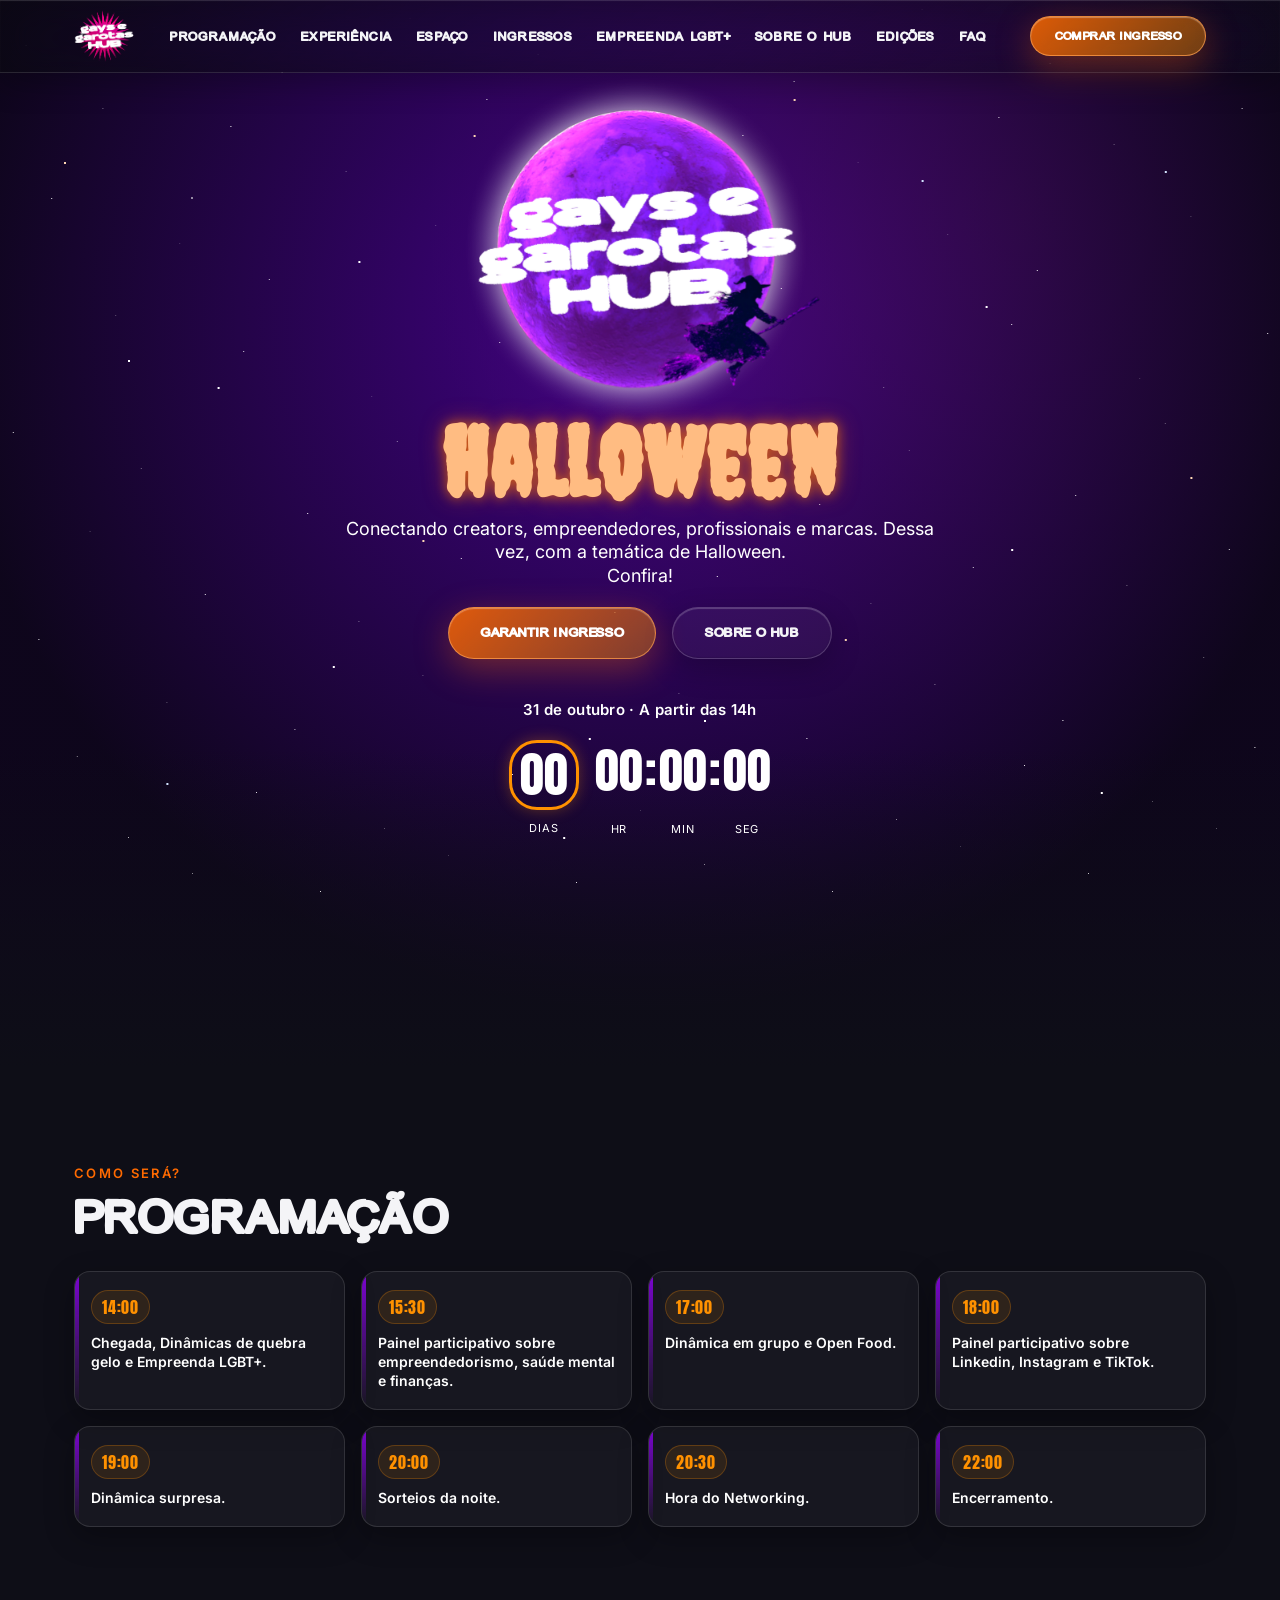
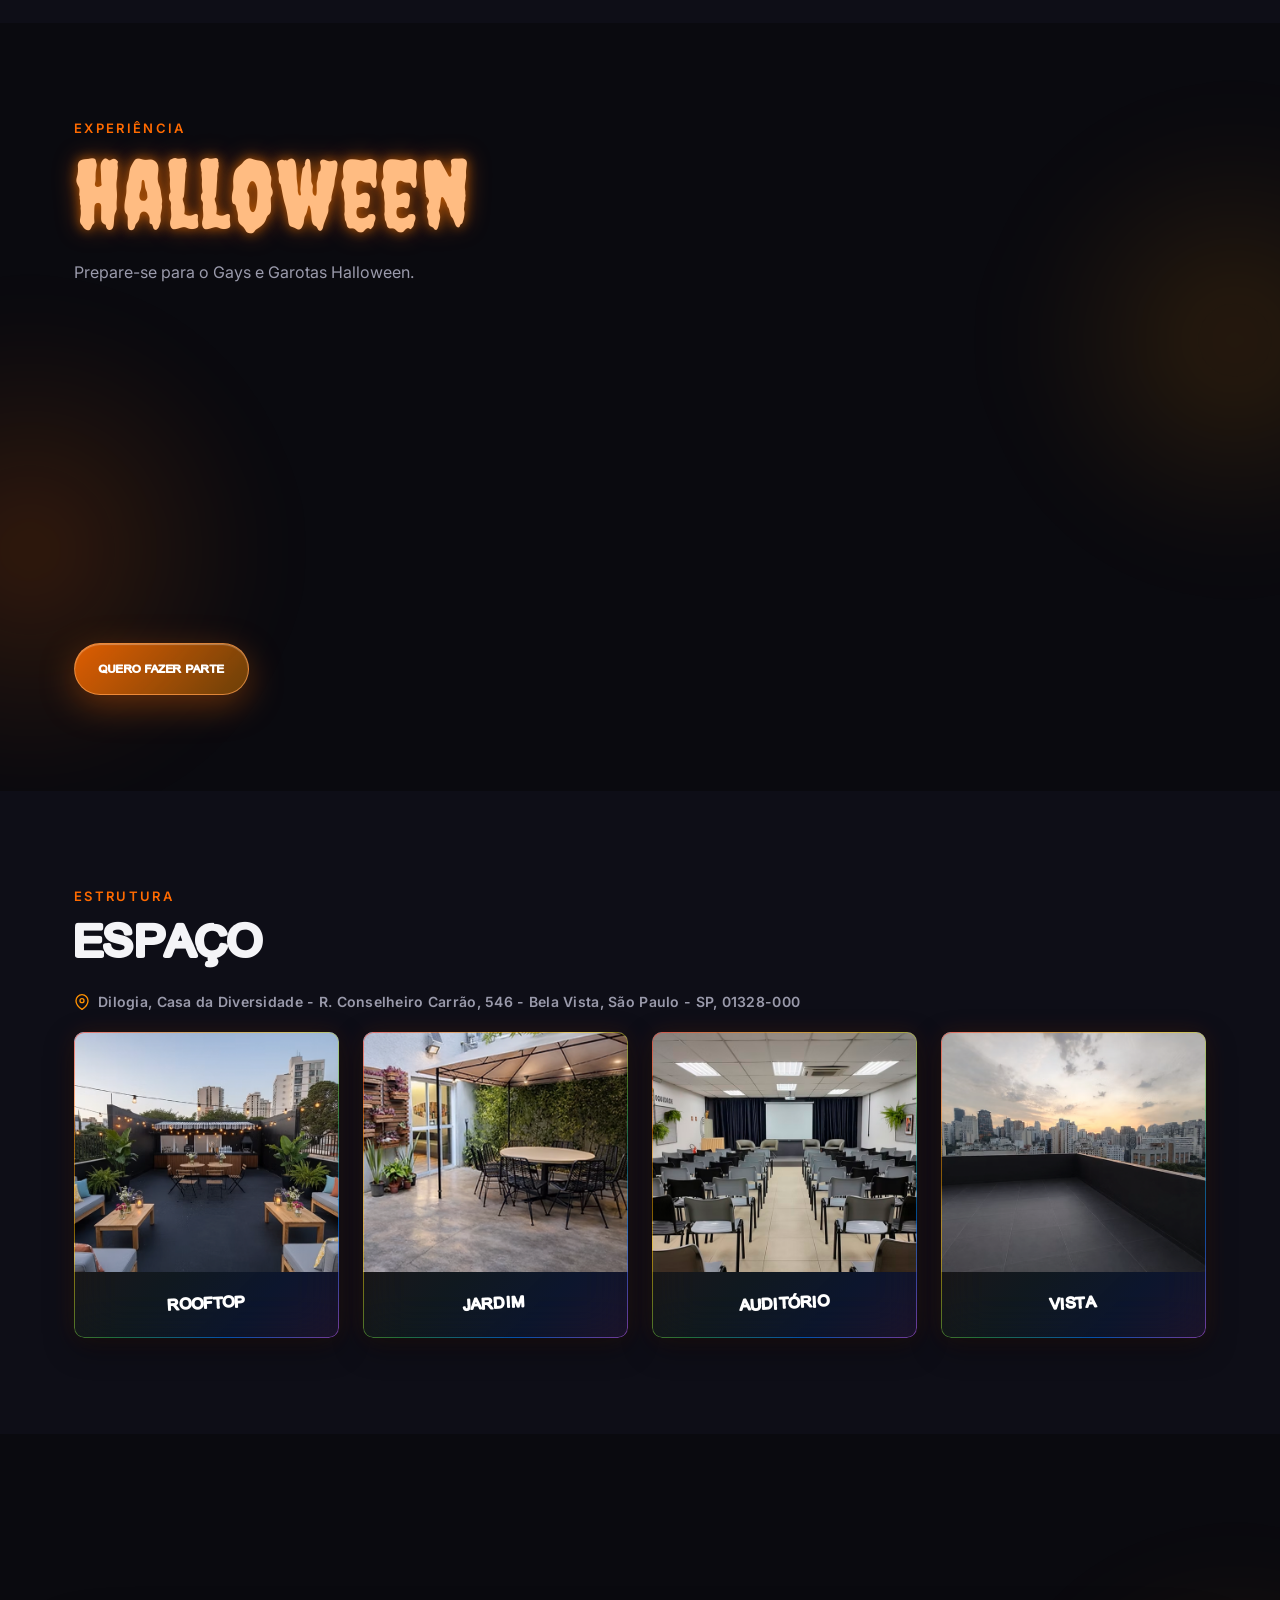
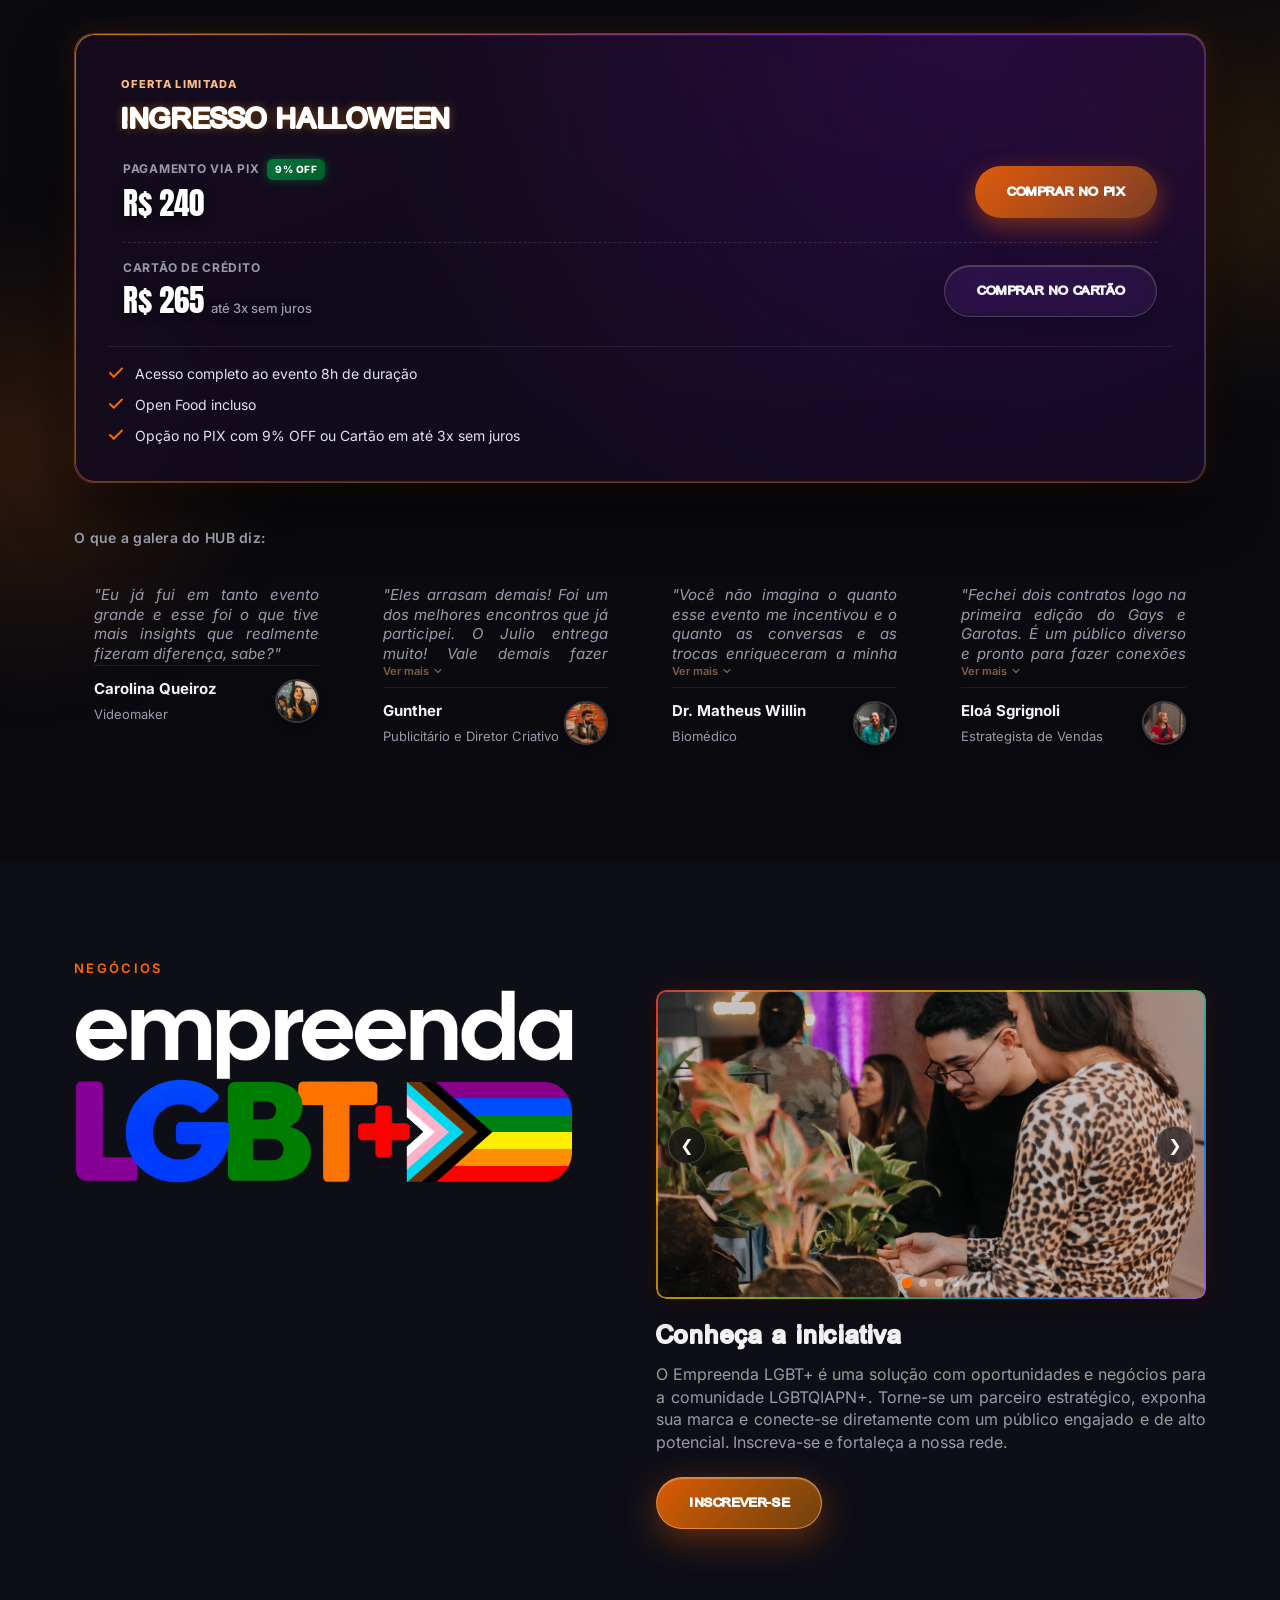
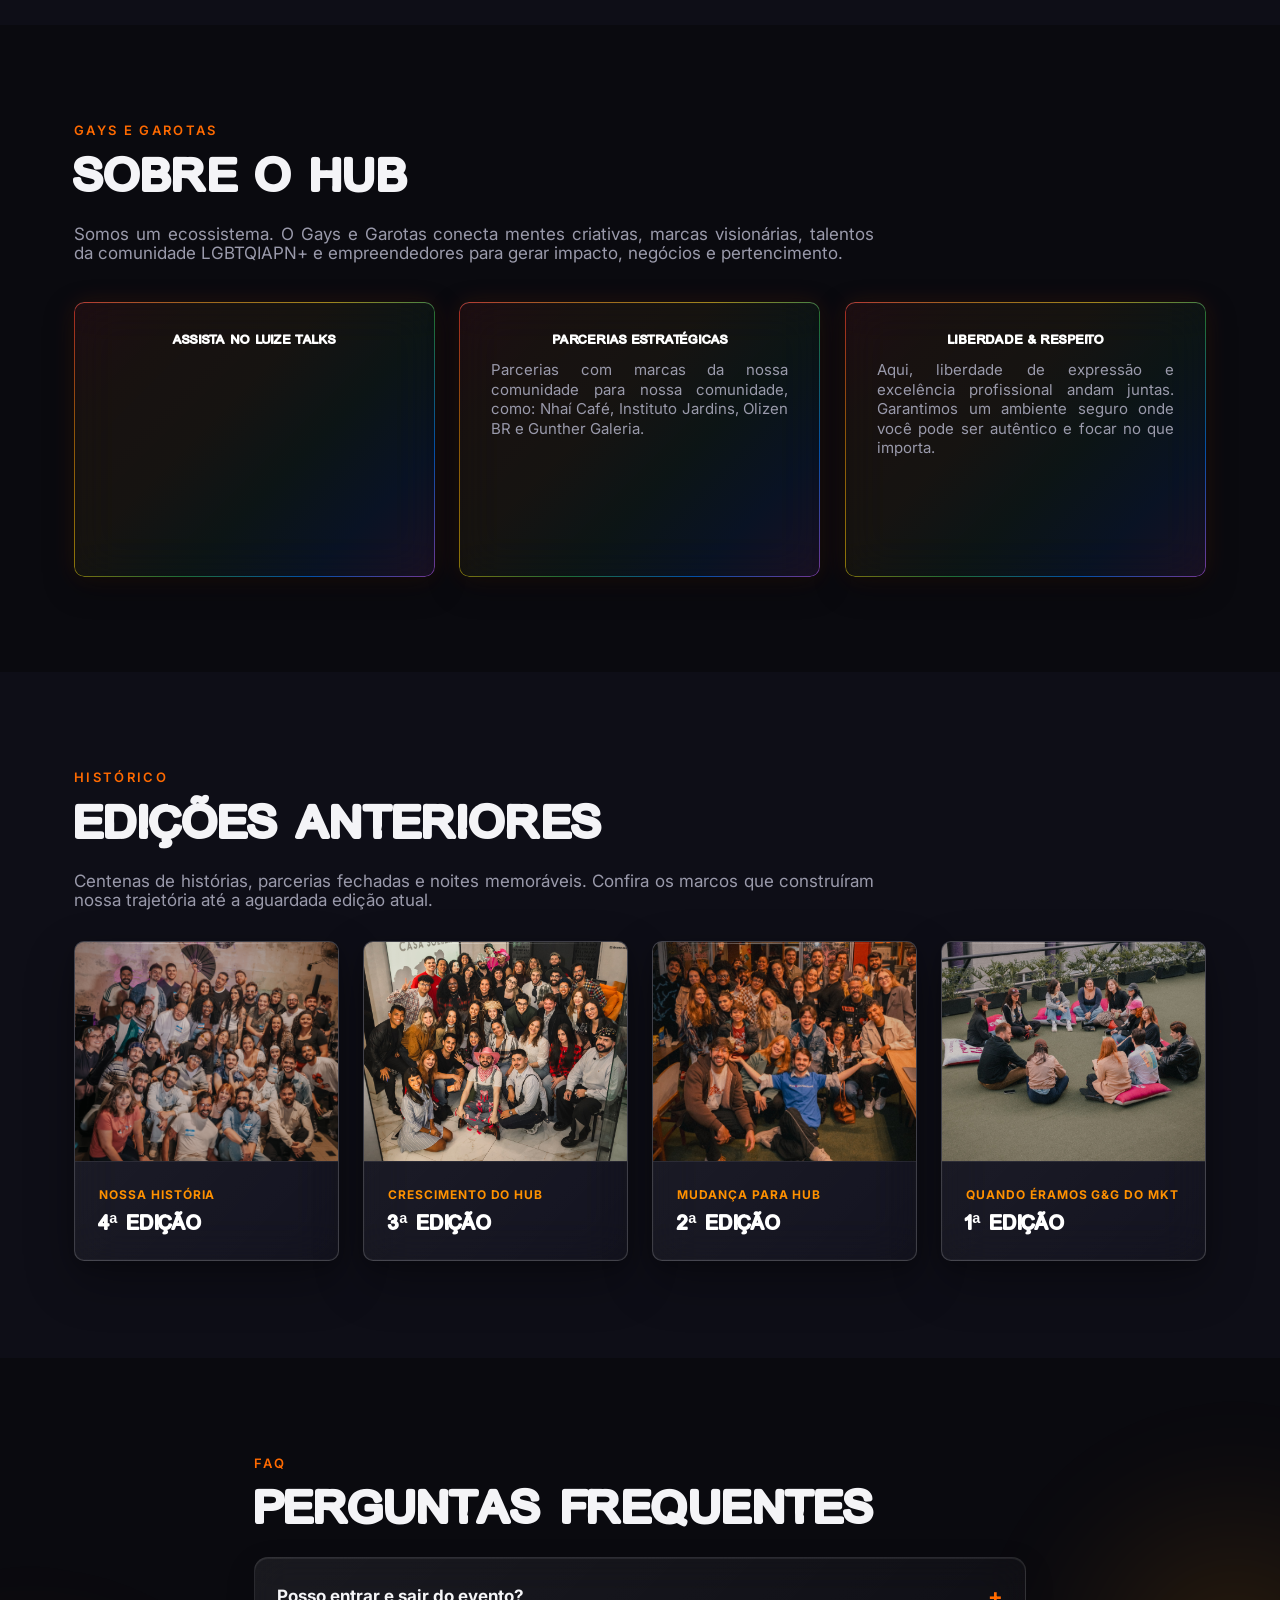
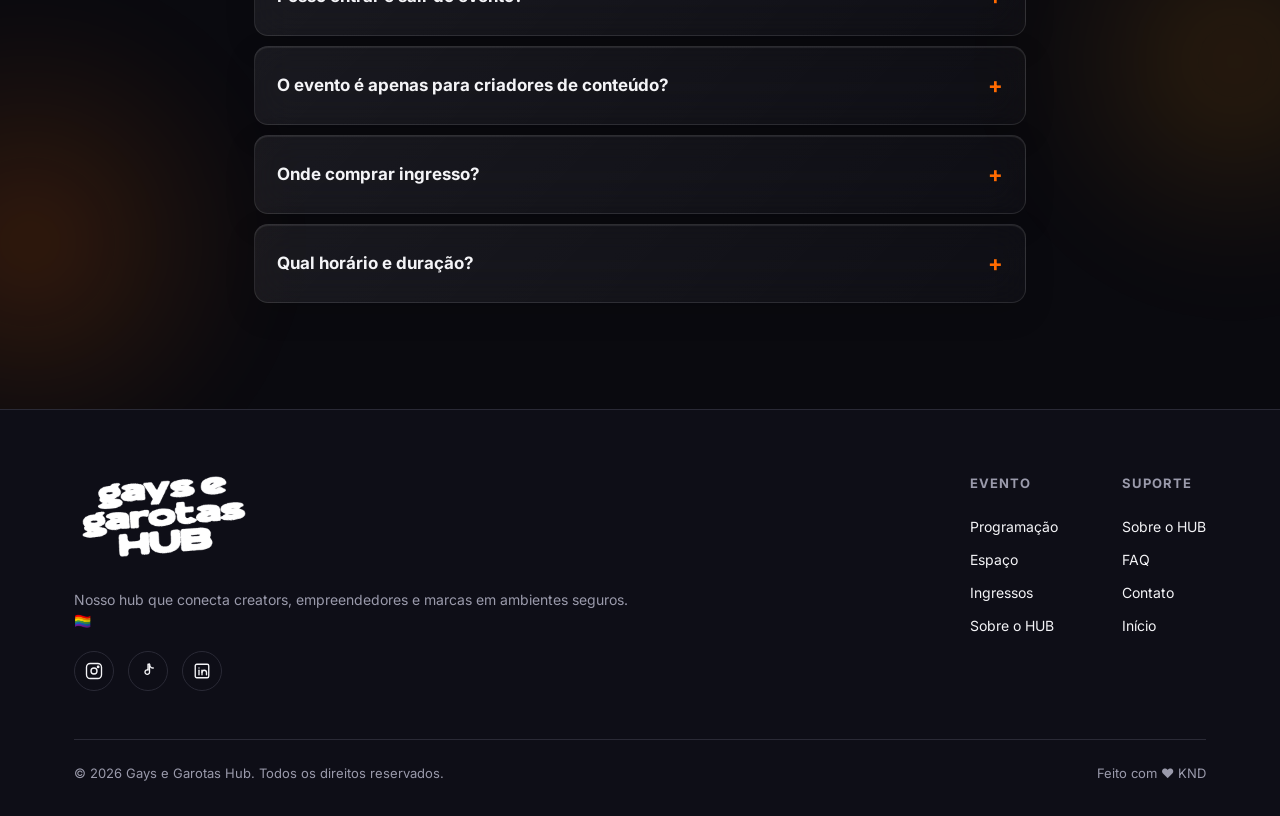
==== index.html @ d44435f7 "Add files via upload gap pay card" ====
<!DOCTYPE html>
<html lang="pt-BR">
<head>
<!-- Google Tag Manager -->
<script>(function(w,d,s,l,i){w[l]=w[l]||[];w[l].push({'gtm.start':
new Date().getTime(),event:'gtm.js'});var f=d.getElementsByTagName(s)[0],
j=d.createElement(s),dl=l!='dataLayer'?'&l='+l:'';j.async=true;j.src=
'https://www.googletagmanager.com/gtm.js?id='+i+dl;f.parentNode.insertBefore(j,f);
})(window,document,'script','dataLayer','GTM-5L49PL7L');</script>
<!-- End Google Tag Manager -->

<meta charset="UTF-8">
<meta name="viewport" content="width=device-width, initial-scale=1.0, viewport-fit=cover">
<title>Gays e Garotas Hub - Halloween</title>

<!-- Google tag (gtag.js) -->
<script async src="https://www.googletagmanager.com/gtag/js?id=G-MP4EDX1VMT"></script>
<script>
  window.dataLayer = window.dataLayer || [];
  function gtag(){dataLayer.push(arguments);}
  gtag('js', new Date());

  gtag('config', 'G-MP4EDX1VMT');
</script>

<meta name="description" content="Participe do Gays e Garotas Hub - Halloween na Dilogia, Casa da Diversidade em São Paulo. O Gays e Garotas Hub oferece conexões reais para a comunidade LGBTQIAPN+, creators, empreendedores e networking. Garanta seu ingresso!">

<!-- Open Graph / Redes Sociais -->
<meta property="og:type" content="website">
<meta property="og:url" content="https://gaysegarotas.com.br/">
<meta property="og:title" content="Gays e Garotas Hub - Halloween">
<meta property="og:description" content="Participe do Gays e Garotas Hub - Halloween na Dilogia, Casa da Diversidade em São Paulo. Conexões reais para a comunidade LGBTQIAPN+, creators, empreendedores e networking. Garanta seu ingresso!">
<meta property="og:image" content="https://gaysegarotas.com.br/img/imgdoevento/evento.png">

<!-- Twitter Cards -->
<meta name="twitter:card" content="summary_large_image">
<meta name="twitter:url" content="https://gaysegarotas.com.br/">
<meta name="twitter:title" content="Gays e Garotas Hub - Halloween">
<meta name="twitter:description" content="Participe do Gays e Garotas Hub - Halloween na Dilogia, Casa da Diversidade em São Paulo. Conexões reais para a comunidade LGBTQIAPN+, creators, empreendedores e networking. Garanta seu ingresso!">
<meta name="twitter:image" content="https://gaysegarotas.com.br/img/imgdoevento/evento.png">

<link rel="icon" type="image/png" sizes="32x32" href="favicon.png">
<link rel="icon" type="image/png" sizes="16x16" href="favicon.png">
<link rel="shortcut icon" href="favicon.png" type="image/png">
<link rel="preload" href="BootzyTM.woff2" as="font" type="font/woff2" crossorigin>
<link rel="preconnect" href="https://fonts.googleapis.com">
<link rel="preconnect" href="https://fonts.gstatic.com" crossorigin>
<link href="https://fonts.googleapis.com/css2?family=Anton&family=Creepster&family=Inter:wght@400;600;700;800&display=swap" rel="stylesheet">

<!-- Schema de Evento -->
<script type="application/ld+json">
{
  "@context": "https://schema.org",
  "@type": "Event",
  "name": "Gays e Garotas Hub - Halloween",
  "startDate": "2026-10-31T14:00:00-03:00",
  "endDate": "2026-10-31T22:00:00-03:00",
  "eventAttendanceMode": "https://schema.org/OfflineEventAttendanceMode",
  "eventStatus": "https://schema.org/EventScheduled",
  "image": [
    "https://gaysegarotas.com.br/img/imgdoevento/evento.png"
  ],
  "location": {
    "@type": "Place",
    "name": "Dilogia, Casa da Diversidade",
    "address": {
      "@type": "PostalAddress",
      "streetAddress": "R. Conselheiro Carrão, 546 - Bela Vista",
      "addressLocality": "São Paulo",
      "addressRegion": "SP",
      "postalCode": "01328-000",
      "addressCountry": "BR"
    }
  },
  "url": "https://gaysegarotas.com.br/",
  "description": "O encontro oficial do Gays e Garotas Hub - Especial de Halloween que conecta creators, empreendedores e marcas em um ambiente seguro.",
  "performer": [
    { "@type": "Person", "name": "Julio Tuschi" },
    { "@type": "Person", "name": "Eloá Sgrignoli" },
    { "@type": "Person", "name": "Manuela Freitas" },
    { "@type": "Person", "name": "Lyra Libero" },
    { "@type": "Person", "name": "Vitor Manon" },
    { "@type": "PerformingGroup", "name": "Kerodrama" }
  ],
  "offers": {
    "@type": "Offer",
    "url": "https://mpago.li/2nY2zYL",
    "price": "240.00",
    "priceCurrency": "BRL",
    "availability": "https://schema.org/InStock",
    "validFrom": "2026-01-01"
  },
  "organizer": {
    "@type": "Organization",
    "name": "Gays e Garotas Hub",
    "url": "https://gaysegarotas.com.br/"
  }
}
</script>

<style>
/* ============================================================
   1. FONTE CUSTOMIZADA
   ============================================================ */
@font-face {
  font-family: 'BootzyTM';
  src: url('BootzyTM.woff2') format('woff2');
  font-weight: normal;
  font-style: normal;
  font-display: block;
}

/* ============================================================
   2. VARIÁVEIS GLOBAIS
   ============================================================ */
:root {
  --bg: #0a0a0f;
  --bg-alt: #0e0e17;
  --surface: #1a1a24;
  --line: #2a2a36;
  --text: #f4f4f7;
  --muted: #9a9aab;
  --accent: #ff6a00;
  --accent-2: #ff9100;
  --font-display: 'Anton', Impact, sans-serif;
  --font-spooky: 'Creepster', cursive, sans-serif;
  --font-body: 'Inter', system-ui, Arial, sans-serif;
  --radius: 10px;
  --container: 1180px;
  --liquid-border: rgba(255,255,255,.18);
  --liquid-shadow: 0 20px 50px rgba(0,0,0,.30), 0 5px 15px rgba(0,0,0,.18);
  --header-h: 70px;
}

/* ============================================================
   3. RESET
   ============================================================ */
*,
*::before,
*::after {
  margin: 0;
  padding: 0;
  box-sizing: border-box;
}
html {
  width: 100%;
  min-height: 100%;
  scroll-behavior: smooth;
  -webkit-text-size-adjust: 100%;
  text-size-adjust: 100%;
  overflow-x: clip;
}
body {
  width: 100%;
  min-width: 0;
  min-height: 100%;
  background: var(--bg);
  color: var(--text);
  font-family: var(--font-body);
  line-height: 1.5;
  -webkit-font-smoothing: antialiased;
  -moz-osx-font-smoothing: grayscale;
  overflow-x: clip;
}
img {
  display: block;
  max-width: 100%;
  height: auto;
}
a {
  color: inherit;
  text-decoration: none;
  -webkit-tap-highlight-color: transparent;
}
ul {
  list-style: none;
}
button, input, textarea, select {
  font: inherit;
}
button {
  -webkit-tap-highlight-color: transparent;
}

/* ============================================================
   4. LAYOUT BASE / TIPOGRAFIA / BOTÕES
   ============================================================ */
.container {
  max-width: var(--container);
  margin: 0 auto;
  padding: 0 24px;
}
.section {
  padding: 96px 0;
  position: relative;
}
.section-alt {
  background: var(--bg-alt);
}
section[id]:not(.abertura) {
  scroll-margin-top: 60px;
}
.bootzy {
  font-family: 'BootzyTM', sans-serif !important;
  color: inherit;
}

.spooky-text {
  font-family: var(--font-spooky) !important;
  font-size: clamp(60px, 10vw, 96px);
  color: #ffbc82;
  text-shadow: 0 0 12px rgba(255, 123, 0, 0.6), 0 0 25px rgba(255, 106, 0, 0.4);
  letter-spacing: .02em;
  text-transform: lowercase;
}

.eyebrow {
  display: block;
  font-size: 13px;
  letter-spacing: .18em;
  text-transform: uppercase;
  color: var(--accent);
  font-weight: 600;
  margin-bottom: 12px;
}
h1, h2, h3 {
  font-family: var(--font-display);
  letter-spacing: .01em;
  text-transform: uppercase;
  line-height: 1.02;
}
h2 {
  font-family: 'BootzyTM', sans-serif !important;
  font-size: 52px;
  letter-spacing: .08em;
  margin-bottom: 20px;
  line-height: 1;
}
.btn {
  display: inline-flex;
  align-items: center;
  justify-content: center;
  text-align: center;
  white-space: nowrap;
  gap: 8px;
  min-height: 52px;
  padding: 0 32px;
  font-weight: 700;
  font-size: 15px;
  letter-spacing: .04em;
  text-transform: uppercase;
  border-radius: 999px;
  border: 2px solid var(--accent);
  background: var(--accent);
  color: #0a0a0f;
  cursor: pointer;
  transition: transform .25s cubic-bezier(.22,1,.36,1), background .25s ease, border-color .25s ease, box-shadow .25s ease;
  -webkit-appearance: none;
  appearance: none;
  line-height: 1;
}
.btn.bootzy { color: #fff !important; }
.btn.outline { background: transparent; color: var(--text); border-color: var(--line); }
.btn.outline.bootzy { color: var(--text) !important; }

@media (hover: hover) and (pointer: fine) {
  .btn {
    position: relative;
    overflow: hidden;
    background: linear-gradient(135deg, rgba(255,255,255,.13), rgba(255,255,255,.045)) !important;
    border: 1px solid rgba(255,255,255,.28) !important;
    color: #fff !important;
    backdrop-filter: blur(18px) saturate(160%);
    -webkit-backdrop-filter: blur(18px) saturate(160%);
    box-shadow: inset 0 1px 1px rgba(255,255,255,.22), inset 0 -1px 1px rgba(0,0,0,.10), 0 10px 30px rgba(0,0,0,.22);
    transform: translateZ(0);
    will-change: transform;
    isolation: isolate;
  }
  .btn::before {
    content: "";
    position: absolute;
    top: -50%;
    left: -100%;
    width: 55%;
    height: 200%;
    background: linear-gradient(90deg, transparent, rgba(255,255,255,.22), transparent);
    transform: rotate(20deg);
    transition: left .65s cubic-bezier(.22,1,.36,1);
    pointer-events: none;
  }
  .btn:hover::before { left: 150%; }
  .btn:hover {
    transform: translateY(-3px) translateZ(0);
    border-color: rgba(255,255,255,.45) !important;
    background: linear-gradient(135deg, rgba(255,255,255,.18), rgba(255,255,255,.065)) !important;
    box-shadow: inset 0 1px 1px rgba(255,255,255,.25), 0 15px 40px rgba(0,0,0,.30);
  }
  .btn:not(.outline) {
    background: linear-gradient(135deg, rgba(255,106,0,.85), rgba(255,145,0,.40)) !important;
    border-color: rgba(255,160,80,.70) !important;
    box-shadow: inset 0 1px 1px rgba(255,255,255,.30), 0 10px 35px rgba(255,106,0,.35);
  }
  .btn:not(.outline):hover {
    background: linear-gradient(135deg, rgba(255,120,10,.95), rgba(255,106,0,.50)) !important;
    box-shadow: inset 0 1px 1px rgba(255,255,255,.40), 0 15px 45px rgba(255,106,0,.45);
  }
  .btn.outline {
    background: rgba(255,255,255,.045) !important;
    border-color: rgba(255,255,255,.18) !important;
  }
}

/* ============================================================
   5. ANIMAÇÕES DE ENTRADA
   ============================================================ */
.reveal {
  opacity: 0;
  transform: translateY(20px) translateZ(0);
  transition: opacity .5s ease, transform .5s cubic-bezier(.22,1,.36,1);
  will-change: opacity, transform;
}
.reveal.visible {
  opacity: 1 !important;
  transform: translateY(0) translateZ(0) !important;
}

@keyframes marquee-infinito {
  from { transform: translate3d(0,0,0); }
  to { transform: translate3d(-50%,0,0); }
}
@media (prefers-reduced-motion: reduce) {
  html { scroll-behavior: auto; }
  .reveal { opacity: 1 !important; transform: none !important; transition: none !important; }
  .marquee-track { animation: none; }
  .bat { animation: none !important; }
}

/* ============================================================
   6. HEADER / NAVEGAÇÃO
   ============================================================ */
header {
  position: fixed;
  top: 0;
  left: 0;
  right: 0;
  z-index: 100;
  background: linear-gradient(135deg, rgba(10, 10, 15, 0.65), rgba(14, 14, 23, 0.45));
  backdrop-filter: blur(22px) saturate(160%);
  -webkit-backdrop-filter: blur(22px) saturate(160%);
  border-bottom: 1px solid rgba(255, 255, 255, 0.12);
  box-shadow: inset 0 1px 1px rgba(255, 255, 255, 0.15), 0 10px 30px rgba(0, 0, 0, 0.25);
  transition: background .3s ease, border-color .3s ease;
}
.nav {
  display: flex;
  align-items: center;
  justify-content: space-between;
  padding: 14px 24px;
  max-width: var(--container);
  margin: 0 auto;
  position: relative;
}
.logo-img {
  height: 44px;
  width: auto;
  display: block;
  transform: scale(1.15);
  transform-origin: left center;
}
.nav-mobile-countdown { display: none; }
.nav-links {
  display: flex;
  gap: 24px;
  font-size: 14px;
  font-weight: 600;
  text-transform: uppercase;
  letter-spacing: .04em;
}
.nav-links a {
  color: var(--text);
  transition: color .15s;
  letter-spacing: .09em;
}
.nav-cta {
  display: flex;
  align-items: center;
  gap: 16px;
}
.nav .btn {
  min-height: 40px;
  padding: 0 24px;
  font-size: 13px;
}
.menu-toggle {
  display: none;
  background: none;
  border: none;
  color: var(--text);
  font-size: 28px;
  cursor: pointer;
  padding: 0;
}

@media (max-width: 960px) {
  .nav-mobile-countdown {
    display: flex;
    align-items: center;
    position: absolute;
    left: 50%;
    transform: translateX(-50%);
    gap: 5px;
    font-family: var(--font-display);
    color: #fff;
  }
  .nav-mobile-countdown .nav-cd-label {
    font-family: 'BootzyTM', sans-serif;
    font-size: 11px;
    color: var(--text);
    text-transform: uppercase;
    letter-spacing: .05em;
    margin-right: 2px;
    position: relative;
    top: 1px;
  }
  .nav-mobile-countdown .nav-cd-dias {
    display: flex;
    align-items: center;
    justify-content: center;
    width: 28px;
    height: 28px;
    border: 2px solid var(--accent-2);
    border-radius: 40%;
    font-size: 13px;
    color: #fff;
    box-shadow: 0 0 10px rgba(255,145,0,.4);
  }
  .nav-mobile-countdown .nav-cd-time {
    font-size: 13px;
    color: #fff;
    letter-spacing: .02em;
    line-height: 1;
  }
  .nav-mobile-countdown .nav-cd-sep {
    color: #fff;
    font-size: 12px;
    margin: 0 -1px;
    line-height: 1;
  }
  .nav-links {
    position: fixed;
    top: 68px;
    left: 16px;
    right: 16px;
    border-radius: 16px;
    background: linear-gradient(135deg, rgba(20, 20, 32, 0.82), rgba(10, 10, 18, 0.75));
    backdrop-filter: blur(28px) saturate(180%);
    -webkit-backdrop-filter: blur(28px) saturate(180%);
    flex-direction: column;
    padding: 32px 24px;
    gap: 20px;
    font-size: 16px;
    border: 1px solid rgba(255, 255, 255, 0.15);
    box-shadow: inset 0 1px 1px rgba(255, 255, 255, 0.2), 0 25px 50px rgba(0, 0, 0, 0.6);
    transform: translateY(-180%);
    opacity: 0;
    transition: transform .35s cubic-bezier(.22,1,.36,1), opacity .35s ease-in-out;
    z-index: 99;
  }
  .nav-links.open {
    transform: translateY(0);
    opacity: 1;
  }
  .menu-toggle { display: block; }
  .nav .btn { display: none; }
}

/* ============================================================
   7. HERO / ABERTURA
   ============================================================ */
.abertura {
  position: relative;
  min-height: 100vh;
  min-height: 100svh;
  display: flex;
  flex-direction: column;
  justify-content: flex-start;
  padding-top: 110px;
  padding-bottom: 130px;
  overflow: hidden;
  background-color: #20003a;
  perspective: 1000px;
  will-change: background-position;

  background-image: 
    linear-gradient(to bottom, transparent 70%, var(--bg-alt) 100%),
    radial-gradient(1.5px 1.5px at 15vw 22vh, #ffffff, rgba(255,255,255,0)),
    radial-gradient(10px 10px at 15vw 22vh, rgba(160, 211, 255, 0), rgba(13,6,26,0) 100%),
    radial-gradient(2px 2px at 82vw 18vh, #ffe4cc00, rgba(255,255,255,0)),
    radial-gradient(14px 14px at 82vw 18vh, rgba(255, 106, 0, 0), rgba(13,6,26,0) 100%),
    radial-gradient(1.5px 1.5px at 48vw 62vh, #ffffff, rgba(255,255,255,0)),
    radial-gradient(8px 8px at 48vw 62vh, rgba(255, 255, 255, 0), rgba(13,6,26,0) 100%),
    radial-gradient(circle at 50% 30%, rgba(95, 3, 198, 0.55) 0%, rgba(13, 6, 26, 0.95) 70%),
    radial-gradient(circle at 80% 20%, rgba(255, 106, 0, 0.18) 0%, transparent 45%);
}

.abertura::before {
  content: "";
  position: absolute;
  top: 0;
  left: 0;
  width: 1px;
  height: 1px;
  background: transparent;
  pointer-events: none;
  z-index: 1;
  will-change: transform;
  transform: translateY(var(--stars-offset-before, 0px));

  box-shadow: 
    2vw 5vh rgba(255,255,255,0.8), 8vw 12vh rgba(255,255,255,0.4), 4vw 22vh rgba(255,255,255,0.9), 9vw 35vh rgba(255,255,255,0.3), 1vw 48vh rgba(255,255,255,0.85), 7vw 59vh rgba(255,255,255,0.25), 3vw 71vh rgba(255,255,255,0.9), 6vw 84vh rgba(255,255,255,0.5), 10vw 93vh rgba(255,255,255,0.7),
    12vw 3vh rgba(255,255,255,0.3), 18vw 14vh rgba(255,255,255,0.95), 14vw 27vh rgba(255,255,255,0.2), 19vw 39vh rgba(255,255,255,0.8), 11vw 52vh rgba(255,255,255,0.4), 16vw 66vh rgba(255,255,255,0.9), 13vw 78vh rgba(255,255,255,0.3), 20vw 88vh rgba(255,255,255,0.85), 15vw 97vh rgba(255,255,255,0.5),
    22vw 8vh rgba(255,255,255,0.9), 27vw 19vh rgba(255,255,255,0.35), 21vw 31vh rgba(255,255,255,0.8), 29vw 44vh rgba(255,255,255,0.2), 24vw 57vh rgba(255,255,255,0.95), 28vw 69vh rgba(255,255,255,0.4), 23vw 81vh rgba(255,255,255,0.7), 30vw 92vh rgba(255,255,255,0.3), 25vw 99vh rgba(255,255,255,0.85),
    32vw 2vh rgba(255,255,255,0.4), 38vw 11vh rgba(255,255,255,0.9), 34vw 25vh rgba(255,255,255,0.25), 39vw 38vh rgba(255,255,255,0.8), 31vw 49vh rgba(255,255,255,0.5), 36vw 62vh rgba(255,255,255,0.9), 33vw 75vh rgba(255,255,255,0.3), 40vw 86vh rgba(255,255,255,0.85), 35vw 95vh rgba(255,255,255,0.2),
    42vw 6vh rgba(255,255,255,0.9), 47vw 17vh rgba(255,255,255,0.4), 41vw 29vh rgba(255,255,255,0.75), 49vw 41vh rgba(255,255,255,0.3), 44vw 54vh rgba(255,255,255,0.95), 48vw 68vh rgba(255,255,255,0.5), 43vw 79vh rgba(255,255,255,0.8), 50vw 90vh rgba(255,255,255,0.2), 45vw 98vh rgba(255,255,255,0.85),
    52vw 4vh rgba(255,255,255,0.3), 58vw 15vh rgba(255,255,255,0.9), 54vw 28vh rgba(255,255,255,0.4), 59vw 37vh rgba(255,255,255,0.8), 51vw 51vh rgba(255,255,255,0.25), 56vw 64vh rgba(255,255,255,0.95), 53vw 77vh rgba(255,255,255,0.35), 60vw 87vh rgba(255,255,255,0.8), 55vw 96vh rgba(255,255,255,0.5),
    62vw 9vh rgba(255,255,255,0.85), 67vw 18vh rgba(255,255,255,0.2), 61vw 32vh rgba(255,255,255,0.9), 69vw 43vh rgba(255,255,255,0.4), 64vw 56vh rgba(255,255,255,0.8), 68vw 67vh rgba(255,255,255,0.3), 63vw 82vh rgba(255,255,255,0.95), 70vw 91vh rgba(255,255,255,0.5), 65vw 99vh rgba(255,255,255,0.75),
    72vw 1vh rgba(255,255,255,0.4), 78vw 13vh rgba(255,255,255,0.85), 74vw 26vh rgba(255,255,255,0.25), 79vw 36vh rgba(255,255,255,0.9), 71vw 50vh rgba(255,255,255,0.3), 76vw 63vh rgba(255,255,255,0.8), 73vw 76vh rgba(255,255,255,0.45), 80vw 85vh rgba(255,255,255,0.9), 75vw 94vh rgba(255,255,255,0.2),
    82vw 7vh rgba(255,255,255,0.8), 87vw 16vh rgba(255,255,255,0.35), 81vw 30vh rgba(255,255,255,0.9), 89vw 42vh rgba(255,255,255,0.2), 84vw 55vh rgba(255,255,255,0.85), 88vw 65vh rgba(255,255,255,0.4), 83vw 80vh rgba(255,255,255,0.95), 90vw 89vh rgba(255,255,255,0.3), 85vw 97vh rgba(255,255,255,0.75),
    92vw 3vh rgba(255,255,255,0.5), 97vw 12vh rgba(255,255,255,0.8), 93vw 24vh rgba(255,255,255,0.25), 99vw 37vh rgba(255,255,255,0.9), 91vw 47vh rgba(255,255,255,0.35), 96vw 61vh rgba(255,255,255,0.85), 94vw 73vh rgba(255,255,255,0.4), 98vw 83vh rgba(255,255,255,0.9), 95vw 92vh rgba(255,255,255,0.3);
}

.abertura::after {
  content: "";
  position: absolute;
  top: 0;
  left: 0;
  width: 2px;
  height: 2px;
  background: transparent;
  pointer-events: none;
  z-index: 1;
  will-change: transform;
  transform: translateY(var(--stars-offset-after, 0px));

  box-shadow: 
    5vw 18vh #ffd7b4, 17vw 43vh #ffffff, 26vw 74vh #ffffff, 37vw 15vh #ffd7b4, 46vw 82vh #ffffff, 57vw 23vh #d2e4ff, 66vw 71vh #ffd7b4, 77vw 34vh #ffffff, 86vw 88vh #ffffff, 93vw 53vh #ffd7b4,
    13vw 87vh #d2e4ff, 28vw 29vh #ffffff, 44vw 93vh #ffffff, 62vw 11vh #ffd7b4, 79vw 61vh #ffffff, 91vw 19vh #d2e4ff, 10vw 40vh #ffffff, 33vw 60vh #ffd7b4, 55vw 80vh #ffffff, 72vw 20vh #d2e4ff;
}

/* ============================================================
   7.1 MORCEGOS ANIMADOS
   ============================================================ */
.bat-layer {
  position: absolute;
  inset: 0;
  pointer-events: none;
  z-index: 2;
  overflow: hidden;
}

.bat {
  position: absolute;
  width: 20px;
  height: 10px;
  fill: #10032c;
  filter: drop-shadow(0 0 6px rgba(0,0,0,0.9));
  will-change: transform, opacity;
  opacity: 0;
  transform-style: preserve-3d;
  animation: batFly3D 4s cubic-bezier(0.25, 0.46, 0.45, 0.94) forwards;
}

.bat-wing-left, .bat-wing-right {
  transform-origin: center center;
  animation: batFlap 0.22s ease-in-out infinite alternate;
}

.bat-wing-left { transform-origin: 50% 50%; }
.bat-wing-right { transform-origin: 50% 50%; }

@keyframes batFlap {
  0% { transform: scaleX(1) scaleY(1); }
  100% { transform: scaleX(0.4) scaleY(1.3) rotate(8deg); }
}

@keyframes batFly3D {
  0% {
    opacity: 0;
    transform: translate3d(var(--start-x), var(--start-y), -600px) scale(0.08) rotate(var(--rot));
  }
  15% {
    opacity: 0.95;
  }
  85% {
    opacity: 0.9;
  }
  100% {
    opacity: 0;
    transform: translate3d(var(--end-x), var(--end-y), 400px) scale(3.5) rotate(calc(var(--rot) + var(--drift-rot)));
  }
}

.abertura-conteudo {
  position: relative;
  z-index: 3;
  width: 100%;
  max-width: var(--container);
  margin: 0 auto;
  padding: 0 24px;
}
.hero-logo-evento {
  display: block;
  max-width: 360px;
  width: 100%;
  height: auto;
  margin: 0 auto 0px auto;
}
.abertura h1 {
  line-height: .92;
  white-space: nowrap;
  margin-top: -10px !important;
  text-align: center;
}
.abertura-subtitulo {
  max-width: 590px;
  margin-top: 10px;
  color: var(--muted);
  font-size: 18px;
  line-height: 1.3;
  margin-left: auto;
  margin-right: auto;
  text-align: center;
}
.abertura-acoes {
  display: flex;
  align-items: center;
  justify-content: center;
  gap: 16px;
  margin-top: 20px;
  flex-wrap: nowrap;
}
.abertura-datas {
  display: block;
  font-size: 15px;
  color: #fff;
  font-weight: 600;
  letter-spacing: .02em;
  margin-top: 40px;
  margin-bottom: 10px;
  text-align: center;
}
.countdown {
  display: flex;
  align-items: flex-start;
  justify-content: center;
  gap: 8px;
  margin-top: 10px;
  margin-bottom: 100px;
  flex-wrap: wrap;
  position: relative;
  z-index: 10;
}
.relogio {
  display: flex;
  align-items: flex-start;
  gap: 5px;
}
.bloco-tempo {
  text-align: center;
  min-width: 10px;
}
.separador,
.countdown .num {
  font-family: var(--font-display);
  font-size: clamp(32px, 4vw, 48px);
  color: #fff;
  line-height: 1;
  height: 80px;
  display: flex;
  align-items: center;
  justify-content: center;
}
.relogio .separador {
  margin-left: -3px;
  margin-right: -3px;
}
.countdown .lbl {
  font-size: 11px;
  color: #fff;
  text-transform: uppercase;
  letter-spacing: .08em;
  margin-top: 10px;
}
#cd-dias {
  display: flex;
  align-items: center;
  justify-content: center;
  width: 70px;
  height: 70px;
  border: 3px solid var(--accent-2);
  border-radius: 40%;
  margin: 9.4px auto;
  box-shadow: 0 0 15px rgba(255,145,0,.3);
}

@media (min-width: 901px) {
  .marquee { top: -48px; margin-bottom: 110px; }
  .hero-logo-evento { max-width: 360px; margin-top: -34px; margin-bottom: 0px; }
}
@media (min-width: 601px) and (max-width: 1000px) {
  .abertura { padding-top: 100px; padding-bottom: 130px; }
  .hero-logo-evento { max-width: 360px; margin-top: -10px; }
  .countdown { gap: 12px; }
}
@media (max-width: 600px) {
  .abertura { min-height: auto !important; padding-top: 86px; padding-bottom: 130px; }
  .abertura-conteudo { padding-left: 24px; padding-right: 24px; }
  .hero-logo-evento { max-width: 383px; margin-bottom: 20px; }
  .abertura h1 { white-space: normal; line-height: 1; }
  .abertura-subtitulo { font-size: 14px; padding-bottom: 32px; }
  .abertura-acoes { width: 100%; margin-top: 15px; gap: 12px; }
  .abertura-acoes .btn { flex: 0 0 auto; min-height: 50px; }
  .abertura-datas { margin-top: 24px; margin-bottom: 20px; }
  .countdown { display: none !important; }
  .marquee { top: -48px; }
}

/* ============================================================
   8. MARQUEE
   ============================================================ */
.marquee {
  position: relative;
  top: 0;
  margin-top: 50px;
  background: #0a0a0f;
  color: #0a0a0f;
  overflow: hidden;
  white-space: nowrap;
  border-top: 1px solid #0a0a0f;
  border-bottom: 1px solid #0a0a0f;
}
.marquee-track {
  display: flex;
  width: max-content;
  animation: marquee-infinito 120s linear infinite;
  will-change: transform;
}
.marquee-group {
  display: flex;
  flex-shrink: 0;
  align-items: center;
}
.marquee-track span {
  font-family: 'BootzyTM', sans-serif !important;
  font-size: 18px;
  text-transform: uppercase;
  display: inline-flex;
  align-items: center;
  gap: 40px;
  padding-right: 40px;
  flex-shrink: 0;
  color: #fff !important;
}
.marquee-track span img {
  width: 20px;
  height: 20px;
  object-fit: contain;
  flex-shrink: 0;
}

/* ============================================================
   9. PROGRAMAÇÃO (DESKTOP GRID / MOBILE CARROSSEL)
   ============================================================ */
#programacao {
  margin-top: 0 !important;
  border-top: none !important;
}

/* Grid base para Desktop */
.prog-list {
  display: grid;
  grid-template-columns: repeat(auto-fit, minmax(240px, 1fr));
  gap: 16px;
  margin-top: 24px;
}

.prog-item {
  position: relative;
  background: rgba(255, 255, 255, 0.04);
  border: 1px solid rgba(255, 255, 255, 0.12);
  border-radius: 16px;
  overflow: hidden;
  padding: 18px 16px;
  display: flex;
  align-items: flex-start;
  box-shadow: 0 10px 30px rgba(0, 0, 0, 0.3);
  
  opacity: 0;
  transform: translateY(20px) translateZ(0);
  transition: opacity 0.4s ease, transform 0.4s cubic-bezier(.22,1,.36,1);
  will-change: opacity, transform;
}

.prog-item.visible {
  opacity: 1 !important;
  transform: translateY(0) translateZ(0) !important;
}

.prog-item::before {
  content: "";
  position: absolute;
  top: 0;
  left: 0;
  width: 4px;
  height: 100%;
  background: linear-gradient(180deg, #9500ff, #e100ff00);
  opacity: 0.8;
}

.prog-header-left {
  display: flex;
  flex-direction: column;
  align-items: flex-start;
  gap: 10px;
  flex: 1;
}

.prog-time {
  font-family: var(--font-display);
  font-size: 16px;
  color: var(--accent-2);
  letter-spacing: .05em;
  background: rgba(255, 145, 0, 0.1);
  padding: 4px 10px;
  border-radius: 999px;
  border: 1px solid rgba(255, 145, 0, 0.25);
  white-space: nowrap;
}

.prog-title {
  font-family: var(--font-body);
  font-size: 14px;
  font-weight: 600;
  color: #fff;
  line-height: 1.35;
  text-transform: none;
  letter-spacing: 0;
}

/* Comportamento responsivo para Mobile (passar pro lado) */
@media (max-width: 600px) {
  .prog-scroll {
    position: relative;
    margin-right: -24px;
  }
  .prog-scroll::after {
    content: "";
    position: absolute;
    top: 0;
    right: -1px;
    width: 120px;
    height: 100%;
    pointer-events: none;
    background: linear-gradient(to right, rgba(14,14,23,0), rgba(14,14,23,1));
    z-index: 10;
  }
  .prog-list {
    display: flex !important;
    flex-wrap: nowrap !important;
    overflow-x: auto;
    overflow-y: hidden;
    gap: 16px;
    padding-right: 55px;
    margin-top: 0;
    -webkit-overflow-scrolling: touch;
    scroll-snap-type: x mandatory;
    scrollbar-width: none;
  }
  .prog-list::-webkit-scrollbar {
    display: none;
  }
  .prog-item {
    flex: 0 0 50%;
    min-width: 54%;
    scroll-snap-align: start;
    padding: 34px 18px;
  }
  .prog-time { font-size: 14px; padding: 3px 8px; }
  .prog-title { font-size: 13px; }
}

/* ============================================================
   10. SEÇÃO EXPERIÊNCIA
   ============================================================ */
.titulo-anos2000 {
  font-family: 'BootzyTM', sans-serif !important;
  font-size: 52px !important;
  font-weight: normal !important;
  letter-spacing: 0 !important;
  line-height: .92 !important;
  text-transform: none !important;
}
.experiencia-conteudo {
  display: grid;
  grid-template-columns: 1fr 1.1fr;
  gap: 40px;
  align-items: center;
}
.experiencia-texto {
  display: flex;
  flex-direction: column;
  justify-content: center;
}
.experiencia-texto h3 {
  font-family: 'BootzyTM', sans-serif !important;
  font-size: 34px;
  letter-spacing: .08em !important;
  line-height: 1.15;
  text-transform: none;
  margin-bottom: 20px;
  margin-top: 30px;
}
.experiencia-texto p {
  color: var(--muted);
  font-size: 16px;
  line-height: 1.4;
  margin-bottom: 26px;
  text-align: justify;
}
.experiencia-card span {
  display: block;
  margin-top: 8px;
  text-align: justify;
  hyphens: auto;
  line-height: 1.2;
  font-size: 12px;
  color: var(--muted);
}
.experiencia-texto .btn {
  padding: 0 24px;
  font-size: 13px;
  width: fit-content;
  align-self: flex-start;
}
.experiencia-cards {
  display: grid;
  grid-template-columns: repeat(4, 1fr);
  gap: 12px;
  margin-bottom: 30px;
}
.experiencia-card img {
  margin-bottom: 12px;
}
.experiencia-card {
  position: relative;
  border: 1px solid var(--liquid-border);
  background: linear-gradient(135deg, rgba(255,255,255,.075), rgba(255,255,255,.025));
  border-radius: var(--radius);
  padding: 18px;
  overflow: hidden;
  box-shadow: inset 0 1px 1px rgba(255,255,255,.16), inset 0 -1px 1px rgba(255,255,255,.035), var(--liquid-shadow);
  backdrop-filter: blur(22px) saturate(145%);
  -webkit-backdrop-filter: blur(22px) saturate(145%);
  isolation: isolate;
  transform: translateZ(0);
}
.experiencia-card.reveal {
  transition: opacity 1.2s cubic-bezier(.22,1,.36,1), transform 1.2s cubic-bezier(.22,1,.36,1) !important;
}
.experiencia-card::before {
  content: "";
  position: absolute;
  top: 1px;
  left: 10px;
  right: 10px;
  height: 1px;
  background: linear-gradient(90deg, transparent, rgba(255,255,255,.38), rgba(255,255,255,.15), transparent);
  opacity: .8;
  z-index: 20;
  pointer-events: none;
}
.experiencia-card::after {
  content: "";
  position: absolute;
  width: 55%;
  height: 220%;
  top: -60%;
  left: -70%;
  background: linear-gradient(90deg, transparent 0%, rgba(255,255,255,.035) 45%, rgba(255,255,255,.10) 50%, rgba(255,255,255,.025) 55%, transparent 100%);
  transform: rotate(18deg);
  pointer-events: none;
  opacity: .55;
  transition: left .8s cubic-bezier(.22,1,.36,1), opacity .4s ease;
  z-index: 15;
}
.experiencia-card:hover {
  transform: translateY(-5px) translateZ(0);
  border-color: rgba(255,255,255,.30);
  background: linear-gradient(135deg, rgba(255,255,255,.12), rgba(255,255,255,.045));
  box-shadow: inset 0 1px 1px rgba(255,255,255,.20), 0 25px 60px rgba(0,0,0,.38), 0 0 35px rgba(255,106,0,.15);
}
.experiencia-card:hover::after {
  left: 145%;
  opacity: .85;
}

@media (min-width: 601px) and (max-width: 1000px) {
  .experiencia-cards { grid-template-columns: repeat(2, 1fr); gap: 12px; margin-bottom: 30px; }
}
@media (max-width: 800px) {
  .experiencia-conteudo { grid-template-columns: 1fr; gap: 28px; }
  .experiencia-texto h3 { font-size: 28px; }
  .experiencia-texto p { font-size: 15px; }
}
@media (max-width: 600px) {
  .btn::before { display: none !important; }
  .experiencia-card::after, .ambiente-card::after, .sobre-card::after, .edicao-card::after, .ticket-card::after { display: none !important; }
  .experiencia-scroll { position: relative; margin-right: -22px; }
  .experiencia-scroll::after {
    content: "";
    position: absolute;
    top: 0;
    right: -1px;
    width: 120px;
    height: 100%;
    pointer-events: none;
    background: linear-gradient(to right, rgba(10,10,15,0), rgba(10,10,15,1));
    z-index: 10;
  }
  .experiencia-cards {
    display: flex !important;
    flex-wrap: nowrap !important;
    overflow-x: auto;
    overflow-y: hidden;
    gap: 16px;
    padding-right: 55px;
    -webkit-overflow-scrolling: touch;
    scroll-snap-type: x mandatory;
    scrollbar-width: none;
  }
  .experiencia-cards::-webkit-scrollbar { display: none; }
  .experiencia-card {
    flex: 0 0 84%;
    min-width: 84%;
    scroll-snap-align: start;
    padding: 18px;
    margin: 0;
  }
  .experiencia-card, .experiencia-card:hover {
    transform: none;
    background: linear-gradient(135deg, rgba(255,255,255,.075), rgba(255,255,255,.025));
    border-color: var(--liquid-border);
    box-shadow: inset 0 1px 1px rgba(255,255,255,.16), inset 0 -1px 1px rgba(255,255,255,.035), 0 12px 30px rgba(0,0,0,.22);
  }
  .experiencia-card, .ticket-card, .faq-item, .back-to-top {
    -webkit-backdrop-filter: blur(18px) saturate(140%);
    backdrop-filter: blur(18px) saturate(140%);
  }
}
@media (max-width: 500px) {
  .experiencia-cards { grid-template-columns: 1fr; }
  .experiencia-texto h3 { font-size: 25px; }
}

/* ============================================================
   11. SEÇÃO ESPAÇO
   ============================================================ */
.ambiente-grid {
  display: grid;
  grid-template-columns: repeat(auto-fit, minmax(260px, 1fr));
  gap: 24px;
}
.ambiente-card {
  position: relative;
  background: linear-gradient(
    135deg,
    rgba(255, 59, 48, 0.08) 0%,
    rgba(255, 149, 0, 0.06) 20%,
    rgba(255, 204, 0, 0.05) 40%,
    rgba(52, 199, 89, 0.06) 60%,
    rgba(0, 122, 255, 0.08) 80%,
    rgba(175, 82, 222, 0.09) 100%
  );
  border-radius: var(--radius);
  overflow: hidden;
  box-shadow: inset 0 1px 1px rgba(255, 255, 255, 0.2), 0 10px 30px rgba(0, 0, 0, 0.4), 0 0 25px rgba(255, 106, 0, 0.12);
  backdrop-filter: blur(22px) saturate(160%);
  -webkit-backdrop-filter: blur(22px) saturate(160%);
  isolation: isolate;
  transform: translateZ(0);
  transition: opacity 1.2s cubic-bezier(0.25, 1, 0.5, 1), transform 0.4s cubic-bezier(0.22, 1, .36, 1), background 0.4s ease, box-shadow 0.4s ease;
}
.ambiente-card::before {
  content: "";
  position: absolute;
  inset: 0;
  border-radius: var(--radius);
  padding: 1px;
  background: linear-gradient(
    135deg,
    rgba(255, 59, 48, 0.6),
    rgba(255, 149, 0, 0.5),
    rgba(255, 204, 0, 0.5),
    rgba(52, 199, 89, 0.5),
    rgba(0, 122, 255, 0.6),
    rgba(175, 82, 222, 0.6)
  );
  -webkit-mask: linear-gradient(#fff 0 0) content-box, linear-gradient(#fff 0 0);
  mask: linear-gradient(#fff 0 0) content-box, linear-gradient(#fff 0 0);
  -webkit-mask-composite: xor;
  mask-composite: exclude;
  pointer-events: none;
  z-index: 20;
}
.ambiente-card::after {
  content: "";
  position: absolute;
  width: 55%;
  height: 220%;
  top: -60%;
  left: -70%;
  background: linear-gradient(90deg, transparent 0%, rgba(255, 255, 255, 0.035) 45%, rgba(255, 255, 255, 0.15) 50%, rgba(255, 255, 255, 0.025) 55%, transparent 100%);
  transform: rotate(18deg);
  pointer-events: none;
  opacity: .55;
  transition: left .8s cubic-bezier(.22,1,.36,1), opacity .4s ease;
  z-index: 15;
}
.ambiente-card:hover {
  transform: translateY(-5px) translateZ(0);
  background: linear-gradient(
    135deg,
    rgba(255, 59, 48, 0.15) 0%,
    rgba(255, 149, 0, 0.12) 20%,
    rgba(255, 204, 0, 0.10) 40%,
    rgba(52, 199, 89, 0.12) 60%,
    rgba(0, 122, 255, 0.15) 80%,
    rgba(175, 82, 222, 0.18) 100%
  );
  box-shadow: inset 0 1px 1px rgba(255, 255, 255, 0.35), 0 25px 60px rgba(0, 0, 0, 0.5), 0 0 40px rgba(255, 145, 0, 0.2);
}
.ambiente-card:hover::after { left: 145%; opacity: .95; }
.ambiente-foto {
  width: 100%;
  height: 240px;
  object-fit: cover;
  object-position: center;
  display: block;
}
.ambiente-info {
  padding: 24px 22px;
  display: flex;
  align-items: center;
  justify-content: center;
  min-height: 60px;
  box-sizing: border-box;
  text-align: center;
}
.ambiente-info h3 {
  font-family: 'BootzyTM', sans-serif !important;
  font-size: 18px;
  letter-spacing: .06em !important;
  text-transform: uppercase;
  color: #fff;
  transform: rotate(-3deg);
  display: inline-block;
  line-height: 1;
  margin: 0;
  text-align: center;
}

@media (max-width: 600px) {
  .ambiente-scroll { position: relative; margin-right: -24px; }
  .ambiente-scroll::after {
    content: "";
    position: absolute;
    top: 0;
    right: -1px;
    width: 120px;
    height: 100%;
    pointer-events: none;
    background: linear-gradient(to right, rgba(14,14,23,0), rgba(14,14,23,1));
    z-index: 10;
  }
  .ambiente-grid {
    display: flex !important;
    flex-wrap: nowrap !important;
    overflow-x: auto;
    overflow-y: hidden;
    gap: 16px;
    padding-right: 55px;
    -webkit-overflow-scrolling: touch;
    scroll-snap-type: x mandatory;
    scrollbar-width: none;
  }
  .ambiente-grid::-webkit-scrollbar { display: none; }
  .ambiente-card { flex: 0 0 84%; min-width: 90%; scroll-snap-align: start; transform: none !important; }
}

/* ============================================================
   12. SEÇÃO EMPREENDA LGBT+ (COM CARROSSEL DE FOTOS)
   ============================================================ */
.empreenda-content {
  display: grid;
  grid-template-columns: 1fr 1fr;
  gap: 32px;
  align-items: start;
}
.empreenda-left { display: flex; flex-direction: column; }
.empreenda-right { display: flex; flex-direction: column; gap: 24px; }

/* Wrapper e container do Carrossel */
.empreenda-slider-wrapper {
  position: relative;
  border-radius: var(--radius);
  overflow: hidden;
  background: rgba(255, 255, 255, 0.05);
  box-shadow: inset 0 1px 1px rgba(255, 255, 255, 0.2), 0 10px 30px rgba(0, 0, 0, 0.4), 0 0 25px rgba(255, 106, 0, 0.12);
  backdrop-filter: blur(22px) saturate(160%);
  -webkit-backdrop-filter: blur(22px) saturate(160%);
}
.empreenda-slider-wrapper::before {
  content: "";
  position: absolute;
  inset: 0;
  border-radius: var(--radius);
  padding: 2px;
  background: linear-gradient(
    135deg,
    rgba(255, 59, 48, 0.8),
    rgba(255, 149, 0, 0.7),
    rgba(255, 204, 0, 0.7),
    rgba(52, 199, 89, 0.7),
    rgba(0, 122, 255, 0.8),
    rgba(175, 82, 222, 0.8)
  );
  -webkit-mask: linear-gradient(#fff 0 0) content-box, linear-gradient(#fff 0 0);
  mask: linear-gradient(#fff 0 0) content-box, linear-gradient(#fff 0 0);
  -webkit-mask-composite: xor;
  mask-composite: exclude;
  pointer-events: none;
  z-index: 20;
}
.empreenda-slider {
  display: flex;
  overflow-x: auto;
  scroll-snap-type: x mandatory;
  scroll-behavior: smooth;
  -webkit-overflow-scrolling: touch;
  scrollbar-width: none;
}
.empreenda-slider::-webkit-scrollbar { display: none; }
.empreenda-slide {
  flex: 0 0 100%;
  width: 100%;
  scroll-snap-align: start;
}
.empreenda-slide img {
  width: 100%;
  display: block;
  aspect-ratio: 16 / 9;
  object-fit: cover;
  border-radius: var(--radius);
}

/* Controles do Carrossel */
.slider-btn {
  position: absolute;
  top: 50%;
  transform: translateY(-50%);
  z-index: 25;
  background: rgba(10, 10, 15, 0.6);
  color: #fff;
  border: 1px solid rgba(255, 255, 255, 0.2);
  width: 38px;
  height: 38px;
  border-radius: 50%;
  display: flex;
  align-items: center;
  justify-content: center;
  cursor: pointer;
  transition: background 0.2s, border-color 0.2s, transform 0.2s;
  backdrop-filter: blur(8px);
}
.slider-btn:hover {
  background: rgba(255, 106, 0, 0.8);
  border-color: rgba(255, 255, 255, 0.5);
}
.slider-btn.prev { left: 12px; }
.slider-btn.next { right: 12px; }

.slider-dots {
  position: absolute;
  bottom: 12px;
  left: 50%;
  transform: translateX(-50%);
  display: flex;
  gap: 8px;
  z-index: 25;
}
.slider-dot {
  width: 8px;
  height: 8px;
  border-radius: 50%;
  background: rgba(255, 255, 255, 0.4);
  border: none;
  cursor: pointer;
  padding: 0;
  transition: background 0.3s, transform 0.3s;
}
.slider-dot.active {
  background: var(--accent);
  transform: scale(1.3);
}

.empreenda-logo img {
  width: 100%;
  max-width: 500px;
  display: block;
  object-fit: contain;
}
.empreenda-text h3 {
  font-family: 'BootzyTM' !important;
  font-size: 28px;
  letter-spacing: .07em !important;
  line-height: 1;
  text-transform: none;
  margin-bottom: 12px;
  text-align: left;
}
.empreenda-text p {
  color: var(--muted);
  font-size: 16px;
  line-height: 1.4;
  text-align: justify !important;
  hyphens: auto !important;
}

@media (max-width: 600px) {
  .empreenda-content { grid-template-columns: 1fr; gap: 20px; }
  .empreenda-logo img { width: 50%; margin: 0 0 20px 0; }
  .empreenda-text h3 { text-align: center; }
  .empreenda-text p { max-width: 100%; font-size: 16px !important; line-height: 1.2 !important; margin: 0; }
  .slider-btn { width: 32px; height: 32px; }
}

/* ============================================================
   13. SEÇÃO SOBRE O HUB
   ============================================================ */
.sobre-grid {
  display: grid;
  grid-template-columns: repeat(3, 1fr);
  gap: 24px;
  margin-top: 32px;
}
.sobre-card {
  position: relative;
  background: linear-gradient(
    135deg,
    rgba(255, 59, 48, 0.08) 0%,
    rgba(255, 149, 0, 0.06) 20%,
    rgba(255, 204, 0, 0.05) 40%,
    rgba(52, 199, 89, 0.06) 60%,
    rgba(0, 122, 255, 0.08) 80%,
    rgba(175, 82, 222, 0.09) 100%
  );
  border-radius: var(--radius);
  padding: 32px;
  display: flex;
  flex-direction: column;
  gap: 12px;
  overflow: hidden;
  box-shadow: inset 0 1px 1px rgba(255, 255, 255, 0.2), 0 10px 30px rgba(0, 0, 0, 0.4), 0 0 25px rgba(255, 106, 0, 0.12);
  backdrop-filter: blur(22px) saturate(160%);
  -webkit-backdrop-filter: blur(22px) saturate(160%);
  isolation: isolate;
  transform: translateZ(0);
  transition: opacity 1.2s cubic-bezier(0.25, 1, 0.5, 1), transform 0.4s cubic-bezier(0.22, 1, .36, 1), background 0.4s ease, box-shadow 0.4s ease;
}
.sobre-card::before {
  content: "";
  position: absolute;
  inset: 0;
  border-radius: var(--radius);
  padding: 1px;
  background: linear-gradient(
    135deg,
    rgba(255, 59, 48, 0.6),
    rgba(255, 149, 0, 0.5),
    rgba(255, 204, 0, 0.5),
    rgba(52, 199, 89, 0.5),
    rgba(0, 122, 255, 0.6),
    rgba(175, 82, 222, 0.6)
  );
  -webkit-mask: linear-gradient(#fff 0 0) content-box, linear-gradient(#fff 0 0);
  mask: linear-gradient(#fff 0 0) content-box, linear-gradient(#fff 0 0);
  -webkit-mask-composite: xor;
  mask-composite: exclude;
  pointer-events: none;
  z-index: 20;
}
.sobre-card::after {
  content: "";
  position: absolute;
  width: 55%;
  height: 220%;
  top: -60%;
  left: -70%;
  background: linear-gradient(90deg, transparent 0%, rgba(255, 255, 255, 0.035) 45%, rgba(255, 255, 255, 0.15) 50%, rgba(255, 255, 255, 0.025) 55%, transparent 100%);
  transform: rotate(18deg);
  pointer-events: none;
  opacity: .55;
  transition: left .8s cubic-bezier(.22,1,.36,1), opacity .4s ease;
  z-index: 15;
}
.sobre-card:hover {
  transform: translateY(-5px) translateZ(0);
  background: linear-gradient(
    135deg,
    rgba(255, 59, 48, 0.15) 0%,
    rgba(255, 149, 0, 0.12) 20%,
    rgba(255, 204, 0, 0.10) 40%,
    rgba(52, 199, 89, 0.12) 60%,
    rgba(0, 122, 255, 0.15) 80%,
    rgba(175, 82, 222, 0.18) 100%
  );
  box-shadow: inset 0 1px 1px rgba(255, 255, 255, 0.35), 0 25px 60px rgba(0, 0, 0, 0.5), 0 0 40px rgba(255, 145, 0, 0.2);
}
.sobre-card:hover::after { left: 145%; opacity: .95; }
.sobre-card h3 {
  font-family: 'BootzyTM', sans-serif;
  font-size: 14px;
  letter-spacing: .06em;
  color: #fff;
  max-width: 100%;
  text-align: center;
}
.sobre-card p {
  color: var(--muted);
  font-size: 15px;
  line-height: 1.3;
  text-align: justify;
  hyphens: auto;
}

@media (max-width: 600px) {
  .sobre-scroll { position: relative; margin-right: -24px; }
  .sobre-scroll::after {
    content: "";
    position: absolute;
    top: 0;
    right: -1px;
    width: 120px;
    height: 100%;
    pointer-events: none;
    background: linear-gradient(to right, rgba(10,10,15,0), rgba(10,10,15,1));
    z-index: 10;
  }
  .sobre-grid {
    display: flex !important;
    flex-wrap: nowrap !important;
    overflow-x: auto;
    overflow-y: hidden;
    gap: 16px;
    padding-right: 55px;
    -webkit-overflow-scrolling: touch;
    scroll-snap-type: x mandatory;
    scrollbar-width: none;
  }
  .sobre-grid::-webkit-scrollbar { display: none; }
  .sobre-card { flex: 0 0 84%; min-width: 84%; scroll-snap-align: start; transform: none !important; }
  .sobre-card:hover::after { left: -70%; opacity: .55; }
}

/* ============================================================
   14. SEÇÃO EDIÇÕES ANTERIORES
   ============================================================ */
.edicoes-grid {
  display: grid;
  grid-template-columns: repeat(4, 1fr);
  gap: 24px;
  margin-top: 32px;
}
.edicao-card {
  position: relative;
  background: linear-gradient(135deg, rgba(255,255,255,.075), rgba(255,255,255,.025));
  border: 1px solid var(--liquid-border);
  border-radius: var(--radius);
  overflow: hidden;
  box-shadow: inset 0 1px 1px rgba(255,255,255,.16), inset 0 -1px 1px rgba(255,255,255,.035), var(--liquid-shadow);
  backdrop-filter: blur(22px) saturate(145%);
  -webkit-backdrop-filter: blur(22px) saturate(145%);
  isolation: isolate;
  transform: translateZ(0);
  transition: opacity 1.2s cubic-bezier(0.25, 1, 0.5, 1), transform 1.2s cubic-bezier(0.25, 1, 0.5, 1), border-color 1.2s ease;
  display: flex;
  flex-direction: column;
}
.edicao-card::before {
  content: "";
  position: absolute;
  top: 1px;
  left: 10px;
  right: 10px;
  height: 1px;
  background: linear-gradient(90deg, transparent, rgba(255,255,255,.38), rgba(255,255,255,.15), transparent);
  opacity: .8;
  pointer-events: none;
  z-index: 20;
}
.edicao-card::after {
  content: "";
  position: absolute;
  width: 55%;
  height: 220%;
  top: -60%;
  left: -70%;
  background: linear-gradient(90deg, transparent 0%, rgba(255,255,255,.035) 45%, rgba(255,255,255,.10) 50%, rgba(255,255,255,.025) 55%, transparent 100%);
  transform: rotate(18deg);
  pointer-events: none;
  opacity: .55;
  transition: left .8s cubic-bezier(.22,1,.36,1), opacity .4s ease;
  z-index: 15;
}
.edicao-card:hover {
  transform: translateY(-5px) translateZ(0);
  border-color: rgba(255,255,255,.30);
  background: linear-gradient(135deg, rgba(255,255,255,.12), rgba(255,255,255,.045));
  box-shadow: inset 0 1px 1px rgba(255,255,255,.20), 0 25px 60px rgba(0,0,0,.38), 0 0 35px rgba(255,106,0,.15);
}
.edicao-card:hover::after { left: 145%; opacity: .85; }
.edicao-foto {
  width: 100%;
  height: 220px;
  object-fit: cover;
  border-bottom: 1px solid rgba(255,255,255,.08);
}
.edicao-info {
  padding: 24px;
  display: flex;
  flex-direction: column;
  gap: 10px;
  flex-grow: 1;
}
.edicao-tag {
  font-size: 12px;
  color: var(--accent-2);
  font-weight: 700;
  text-transform: uppercase;
  letter-spacing: .08em;
}
.edicao-info h3 {
  font-family: 'BootzyTM', sans-serif;
  font-size: 22px;
  letter-spacing: .06em;
  color: #fff;
}
.edicao-info p {
  color: var(--muted);
  font-size: 14px;
  line-height: 1.4;
}

@media (max-width: 1000px) {
  .edicoes-grid {
    grid-template-columns: repeat(2, 1fr);
  }
}

@media (max-width: 600px) {
  .edicoes-scroll { position: relative; margin-right: -24px; }
  .edicoes-scroll::after {
    content: "";
    position: absolute;
    top: 0;
    right: -1px;
    width: 120px;
    height: 100%;
    pointer-events: none;
    background: linear-gradient(to right, rgba(14,14,23,0), rgba(14,14,23,1));
    z-index: 10;
  }
  .edicoes-grid {
    display: flex !important;
    flex-wrap: nowrap !important;
    overflow-x: auto;
    overflow-y: hidden;
    gap: 16px;
    padding-right: 55px;
    -webkit-overflow-scrolling: touch;
    scroll-snap-type: x mandatory;
    scrollbar-width: none;
  }
  .edicoes-grid::-webkit-scrollbar { display: none; }
  .edicao-card { flex: 0 0 84%; min-width: 84%; scroll-snap-align: start; transform: none !important; }
  .edicao-card:hover::after { left: -70%; opacity: .55; }
}

/* ============================================================
   15. SEÇÃO INGRESSOS & FEEDBACKS (ESTILOS HALLOWEEN PREMIUM)
   ============================================================ */
.tickets-grid {
  display: grid;
  grid-template-columns: repeat(auto-fit, minmax(260px, 1fr));
  gap: 24px;
}

/* Novo visual temático e sério para o card de checkout */
.ticket-card-spooky {
  position: relative;
  background: radial-gradient(circle at 80% 0%, rgba(95, 3, 198, 0.25) 0%, rgba(18, 11, 31, 0.85) 60%),
              linear-gradient(160deg, rgba(255, 106, 0, 0.08) 0%, rgba(10, 10, 15, 0.95) 100%);
  border: 1px solid rgba(255, 145, 0, 0.35);
  border-radius: 20px;
  padding: 36px 32px;
  display: flex;
  flex-direction: column;
  gap: 6px;
  overflow: hidden;
  box-shadow: inset 0 1px 2px rgba(255, 255, 255, 0.25), 
              0 25px 60px rgba(0, 0, 0, 0.65), 
              0 0 30px rgba(255, 106, 0, 0.15);
  backdrop-filter: blur(25px) saturate(160%);
  -webkit-backdrop-filter: blur(25px) saturate(160%);
  isolation: isolate;
  transform: translateZ(0);
  transition: transform 0.4s cubic-bezier(0.22, 1, .36, 1), border-color 0.4s ease, box-shadow 0.4s ease;
}

.ticket-card-spooky::before {
  content: "";
  position: absolute;
  inset: 0;
  border-radius: 20px;
  padding: 1px;
  background: linear-gradient(135deg, rgba(255, 145, 0, 0.7), rgba(157, 0, 255, 0.5), rgba(255, 255, 255, 0.1));
  -webkit-mask: linear-gradient(#fff 0 0) content-box, linear-gradient(#fff 0 0);
  mask: linear-gradient(#fff 0 0) content-box, linear-gradient(#fff 0 0);
  -webkit-mask-composite: xor;
  mask-composite: exclude;
  pointer-events: none;
  z-index: 20;
}

.ticket-card-spooky:hover {
  transform: translateY(-5px) translateZ(0);
  border-color: rgba(255, 145, 0, 0.65);
  box-shadow: inset 0 1px 2px rgba(255, 255, 255, 0.35), 
              0 30px 70px rgba(0, 0, 0, 0.75), 
              0 0 45px rgba(255, 106, 0, 0.25);
}

.ticket-tag-spooky {
  display: inline-flex;
  align-items: center;
  gap: 6px;
  width: fit-content;
  font-size: 11px;
  color: #ffbc82;
  font-weight: 800;
  text-transform: uppercase;
  letter-spacing: .12em;
  padding: 6px 14px;
  border-radius: 999px;
}

.ticket-title-spooky {
  font-family: 'BootzyTM', sans-serif !important;
  font-size: 32px !important;
  color: #fff !important;
  text-transform: uppercase;
  letter-spacing: .05em;
  line-height: 1;
  text-shadow: 0 0 10px rgba(255, 145, 0, 0.4);
  margin-left: 14px;
}

.ticket-prices-container {
  display: flex;
  flex-direction: column;
  gap: 16px;
  margin: 0px 0;
  padding: 16px;
  border-radius: 14px;
}

.ticket-price-row {
  display: flex;
  align-items: center;
  justify-content: space-between;
  gap: 12px;
  flex-wrap: wrap;
}

.ticket-price-info {
  display: flex;
  flex-direction: column;
}

.ticket-price-label {
  font-size: 12px;
  text-transform: uppercase;
  letter-spacing: .06em;
  color: var(--muted);
  font-weight: 700;
  display: flex;
  align-items: center;
  gap: 8px;
}

.badge-desconto-spooky {
  background: linear-gradient(135deg, #00733b, #005f27);
  color: #fff;
  font-size: 10px;
  padding: 3px 8px;
  border-radius: 6px;
  font-weight: 800;
  letter-spacing: .05em;
  box-shadow: 0 0 10px rgba(0, 230, 118, 0.3);
}

.price-de {
  font-size: 14px;
  color: var(--muted);
  text-decoration: line-through;
  margin-right: 6px;
}

.ticket-price-val {
  font-family: var(--font-display);
  font-size: 31px;
  line-height: 1.5;
  color: #fff;
  text-shadow: 0 2px 8px rgba(0,0,0,0.5);
}

.ticket-price-val small {
  font-size: 13px;
  color: var(--muted);
  font-family: var(--font-body);
  font-weight: 500;
}

.btn-spooky-pix {
  background: linear-gradient(135deg, #ff6a00, #ff9100) !important;
  color: #0a0a0f !important;
  border: none !important;
  box-shadow: 0 8px 25px rgba(255, 106, 0, 0.4) !important;
  font-weight: 800 !important;
}

.btn-spooky-pix:hover {
  background: linear-gradient(135deg, #ff7a1a, #ffa21a) !important;
  box-shadow: 0 12px 30px rgba(255, 106, 0, 0.6) !important;
}

.btn-spooky-card {
  background: rgba(255, 255, 255, 0.05) !important;
  border: 1px solid rgba(255, 255, 255, 0.25) !important;
  color: #fff !important;
}

.btn-spooky-card:hover {
  background: rgba(255, 255, 255, 0.12) !important;
  border-color: rgba(255, 255, 255, 0.45) !important;
}

.ticket-benefits-list {
  display: flex;
  flex-direction: column;
  gap: 10px;
  font-size: 14px;
  color: #e2e2ec;
  border-top: 1px solid rgba(255, 255, 255, 0.08);
  padding-top: 16px;
}

.ticket-benefits-list li {
  display: flex;
  align-items: center;
  gap: 10px;
}

.ticket-benefits-list li svg {
  color: var(--accent);
  flex-shrink: 0;
}

/* Feedbacks e depoimentos */
.feedback-texto {
  line-height: 1.3 !important;
  color: var(--muted);
  font-size: 15px;
  font-style: italic;
  margin: 4px 0 2px;
  text-align: justify;
  hyphens: auto;
  overflow: hidden;
  transition: none !important;
  --linhas-visiveis: 4;
  max-height: calc(1.3em * var(--linhas-visiveis));
}
.feedback-card.expanded .feedback-texto { max-height: none !important; }
.feedback-toggle {
  display: none;
  align-items: center;
  gap: 3px;
  align-self: flex-end !important;
  background: none;
  border: none;
  color: #ffbc827a !important;
  font-size: 11px !important;
  font-weight: 600;
  cursor: pointer;
  padding: 0px 0;
  margin: 0 0 10px;
  line-height: 1;
  position: relative;
  z-index: 2;
}
.feedback-toggle.show { display: flex; }
.feedback-toggle svg { transition: transform .25s ease; }
.feedback-toggle.open svg { transform: rotate(180deg); }

.feedback-footer {
  display: flex;
  justify-content: space-between;
  align-items: center;
  margin-top: auto;
  padding-top: 12px;
  border-top: 1px solid rgba(255,255,255,.08);
}
.feedback-avatar {
  width: 44px;
  height: 44px;
  border-radius: 50%;
  object-fit: cover;
  border: 2px solid rgba(255, 255, 255, 0.2);
  box-shadow: 0 4px 12px rgba(0, 0, 0, 0.3);
  display: block;
  flex-shrink: 0;
}
.feedback-card {
  gap: 0 !important;
  padding: 20px !important;
  transition: opacity 1.2s cubic-bezier(0.25, 1, 0.5, 1), transform 1.2s cubic-bezier(0.25, 1, 0.5, 1), border-color 1.2s ease;
}
.feedback-card:hover { transform: translateY(-5px) translateZ(0); border-color: rgba(255,255,255,.30); }

@media (max-width: 600px) {
  .ticket-card-spooky {
    padding: 24px 20px;
  }
  .ticket-title-spooky {
    font-size: 26px !important;
  }
  .feedbacks-scroll { position: relative; margin-right: -24px; }
  .feedbacks-scroll::after {
    content: "";
    position: absolute;
    top: 0;
    right: -1px;
    width: 120px;
    height: 100%;
    pointer-events: none;
    background: linear-gradient(to right, rgba(10,10,15,0), rgba(10,10,15,1));
    z-index: 10;
  }
  #feedbacksGrid {
    display: flex !important;
    flex-wrap: nowrap !important;
    overflow-x: auto;
    overflow-y: hidden;
    gap: 16px;
    padding-right: 55px;
    -webkit-overflow-scrolling: touch;
    scroll-snap-type: x mandatory;
    scrollbar-width: none;
  }
  #feedbacksGrid::-webkit-scrollbar { display: none; }
  #feedbacksGrid .ticket-card { flex: 0 0 84%; min-width: 84%; scroll-snap-align: start; margin: 0; }
  .ticket-price-row { flex-direction: column; align-items: stretch; gap: 10px; }
  .ticket-price-row .btn { width: 100%; }
}

/* ============================================================
   16. SEÇÃO FAQ
   ============================================================ */
.faq-item {
  position: relative;
  margin-bottom: 10px;
  border: 1px solid rgba(255,255,255,.11);
  border-radius: 14px;
  background: linear-gradient(135deg, rgba(255,255,255,.065), rgba(255,255,255,.025));
  backdrop-filter: blur(18px) saturate(140%);
  -webkit-backdrop-filter: blur(18px) saturate(140%);
  overflow: hidden;
  box-shadow: inset 0 1px 1px rgba(255,255,255,.09), 0 10px 30px rgba(0,0,0,.15);
  transition: border-color .25s ease, background .25s ease;
  transform: translateZ(0);
}
.faq-item:hover {
  border-color: rgba(255,255,255,.22);
  background: rgba(255,255,255,.075);
}
.faq-q {
  width: 100%;
  text-align: left;
  background: none;
  border: none;
  color: var(--text);
  padding: 22px;
  font-size: 17px;
  font-weight: 700;
  cursor: pointer;
  display: flex;
  justify-content: space-between;
  align-items: center;
  font-family: var(--font-body);
}
.faq-q .plus {
  font-size: 22px;
  color: var(--accent);
  transition: transform .2s;
  flex-shrink: 0;
  margin-left: 15px;
}
.faq-item.open .plus { transform: rotate(45deg); }
.faq-a {
  max-height: 0;
  overflow: hidden;
  transition: max-height .25s ease;
  color: var(--muted);
  font-size: 15px;
}
.faq-a p { padding: 0 22px 22px; }

@media (max-width: 600px) {
  .faq-item:hover {
    border-color: rgba(255,255,255,.11);
    background: linear-gradient(135deg, rgba(255,255,255,.065), rgba(255,255,255,.025));
  }
}

/* ============================================================
   17. FOOTER
   ============================================================ */
footer {
  background: var(--bg-alt);
  border-top: 1px solid var(--line);
  padding: 64px 0 32px;
}
.footer-top {
  display: flex;
  justify-content: space-between;
  gap: 40px;
  flex-wrap: wrap;
  margin-bottom: 48px;
}
.footer-brand h3 { font-size: 26px; margin-bottom: 12px; }
.footer-brand p { color: var(--muted); max-width: 100%; font-size: 14px; }
.footer-logo { width: 180px; height: auto; display: block; margin-bottom: 30px; }
.social-row { display: flex; gap: 14px; margin-top: 20px; }
.social-row a {
  width: 40px;
  height: 40px;
  border-radius: 50%;
  border: 1px solid var(--line);
  display: flex;
  align-items: center;
  justify-content: center;
  transition: .15s;
}
.social-row a:hover { border-color: var(--accent); color: var(--accent); }
.footer-links { display: flex; gap: 64px; flex-wrap: wrap; }
.footer-col h4 {
  font-size: 13px;
  text-transform: uppercase;
  letter-spacing: .08em;
  color: var(--muted);
  margin-bottom: 16px;
}
.footer-col a { display: block; padding: 6px 0; color: var(--text); font-size: 14px; }
.footer-col a:hover { color: var(--accent); }
.footer-bottom {
  border-top: 1px solid var(--line);
  padding-top: 24px;
  display: flex;
  justify-content: space-between;
  flex-wrap: wrap;
  gap: 12px;
  color: var(--muted);
  font-size: 13px;
}

@media (max-width: 600px) {
  .footer-top { flex-direction: column; align-items: center; text-align: center; }
  .footer-brand, .footer-links, .footer-col, .footer-col h4, .footer-col a { text-align: center; }
  .footer-logo { margin: 0 auto 40px; }
  .social-row { justify-content: center; }
  .footer-links { width: 100%; justify-content: center; gap: 40px; }
  .footer-bottom {
    width: 100%;
    flex-direction: column;
    align-items: center;
    justify-content: center;
    text-align: center;
    gap: 8px;
  }
  .footer-bottom span { display: block; width: 100%; margin-bottom: 10px !important; }
}

/* ============================================================
   18. BOTÃO VOLTAR AO TOPO
   ============================================================ */
.back-to-top {
  position: fixed;
  bottom: calc(24px + env(safe-area-inset-bottom));
  right: calc(24px + env(safe-area-inset-right));
  z-index: 999;
  width: 48px;
  height: 48px;
  border-radius: 50%;
  display: flex;
  align-items: center;
  justify-content: center;
  background: linear-gradient(135deg, rgba(255,255,255,.09), rgba(255,255,255,.045));
  border: 1px solid rgba(255,255,255,.28);
  color: #fff;
  backdrop-filter: blur(18px) saturate(160%);
  -webkit-backdrop-filter: blur(18px) saturate(160%);
  box-shadow: inset 0 1px 1px rgba(255,255,255,.22), inset 0 -1px 1px rgba(0,0,0,.10), 0 10px 30px rgba(0,0,0,.22);
  cursor: pointer;
  opacity: 0;
  pointer-events: none;
  transition: opacity .3s ease, transform .25s ease, background .25s ease, border-color .25s ease, box-shadow .25s ease;
  transform: translateZ(0);
}
.back-to-top.show { opacity: 1; pointer-events: auto; }

/* ============================================================
   19. GLOWS DECORATIVOS DE FUNDO
   ============================================================ */
#experiencia, #espaco, #ingressos, #empreenda, #sobre-hub, #edicoes-anteriores, #info { overflow: hidden; }
#experiencia::before, #ingressos::before, #info::before {
  content: "";
  position: absolute;
  width: 500px;
  height: 500px;
  left: -220px;
  top: 36%;
  background: radial-gradient(circle, rgba(255,106,0,.18) 0%, rgba(255,106,0,.07) 35%, transparent 70%);
  filter: blur(35px);
  pointer-events: none;
}
#experiencia::after, #ingressos::after, #info::after {
  content: "";
  position: absolute;
  width: 450px;
  height: 450px;
  right: -180px;
  top: 12%;
  background: radial-gradient(circle, rgba(255,145,0,.14) 0%, rgba(255,145,0,.05) 40%, transparent 72%);
  filter: blur(40px);
  pointer-events: none;
}
#experiencia .container, #espaco .container, #ingressos .container, #empreenda .container, #sobre-hub .container, #edicoes-anteriores .container, #info .container {
  position: relative;
  z-index: 2;
}

@supports not ((backdrop-filter: blur(1px))) {
  .experiencia-card, .ticket-card, .faq-item, .back-to-top, .btn, .prog-item {
    background: rgba(28,28,40,.92);
  }
}

@media (max-width: 600px) {
  .section { padding: 64px 0; }
  .btn, .btn:hover, .btn:focus, .btn:active {
    transform: none !important;
    transition: background .2s ease, border-color .2s ease, box-shadow .2s ease !important;
  }
  .btn::before { display: none !important; content: none !important; }
  .btn:not(.outline), .btn:not(.outline):hover, .btn:not(.outline):focus, .btn:not(.outline):active {
    background: linear-gradient(135deg, rgba(255,106,0,.85), rgba(255,145,0,.40)) !important;
    border-color: rgba(255,160,80,.60) !important;
    box-shadow: inset 0 1px 1px rgba(255,255,255,.18), 0 8px 28px rgba(255,106,0,.25) !important;
  }
  .btn.outline, .btn.outline:hover, .btn.outline:focus, .btn.outline:active {
    background: rgba(255,255,255,.035) !important;
    border-color: rgba(255,255,255,.18) !important;
    box-shadow: inset 0 1px 1px rgba(255,255,255,.10), 0 8px 25px rgba(0,0,0,.18) !important;
  }
}

.prog-scroll::after, .experiencia-scroll::after, .feedbacks-scroll::after, .sobre-scroll::after, .edicoes-scroll::after {
  transition: opacity 0.3s ease;
}
.prog-scroll.no-fade::after, .experiencia-scroll.no-fade::after, .feedbacks-scroll.no-fade::after, .sobre-scroll.no-fade::after, .edicoes-scroll.no-fade::after {
  opacity: 0;
  pointer-events: none;
}
</style>

<script>
  if (/constructor/i.test(window.HTMLElement) || (function (p) { return p.toString() === "[object SafariRemoteNotification]"; })(!window['safari'] || (typeof safari !== 'undefined' && window['safari'].pushNotification))) {
    document.documentElement.classList.add('is-safari');
  }
</script>
</head>
<body>
<!-- Google Tag Manager (noscript) -->
<noscript><iframe src="https://www.googletagmanager.com/ns.html?id=GTM-5L49PL7L" height="0" width="0" style="display:none;visibility:hidden"></iframe></noscript>
<!-- End Google Tag Manager (noscript) -->

<header>
  <nav class="nav">
    <a href="#" class="logo-link">
      <img src="img/logo.png" alt="Gays & Garotas Hub" class="logo-img">
    </a>
    <div class="nav-mobile-countdown" id="navMobileCountdown">
      <span class="nav-cd-label">Faltam:</span>
      <div class="nav-cd-dias" id="nav-cd-dias">00</div>
      <span class="nav-cd-time" id="nav-cd-horas">00</span>
      <span class="nav-cd-sep">:</span>
      <span class="nav-cd-time" id="nav-cd-min">00</span>
      <span class="nav-cd-sep">:</span>
      <span class="nav-cd-time" id="nav-cd-seg">00</span>
    </div>
    <ul class="nav-links" id="navLinks">
      <li><a href="#programacao" class="bootzy">Programação</a></li>
      <li><a href="#experiencia" class="bootzy">Experiência</a></li>
      <li><a href="#espaco" class="bootzy">Espaço</a></li>
      <li><a href="#ingressos" class="bootzy">Ingressos</a></li>
      <li><a href="#empreenda" class="bootzy">Empreenda LGBT+</a></li>
      <li><a href="#sobre-hub" class="bootzy">Sobre o HUB</a></li>
      <li><a href="#edicoes-anteriores" class="bootzy">Edições</a></li>
      <li><a href="#info" class="bootzy">FAQ</a></li>
    </ul>
    <div class="nav-cta">
      <a href="#ingressos" class="btn bootzy link-pagamento-global">Comprar ingresso</a>
      <button class="menu-toggle" id="menuToggle" aria-label="Abrir menu" type="button">☰</button>
    </div>
  </nav>
</header>

<section class="abertura" id="inicio">
  <div class="cloud-layer">
    <div class="cloud cloud-1"></div>
    <div class="cloud cloud-2"></div>
    <div class="cloud cloud-3"></div>
    <div class="cloud cloud-4"></div>
  </div>
  <div class="bat-layer" id="batLayer"></div>
  <div class="abertura-conteudo">
    <img src="img/logo-evento.png" alt="Gays & Garotas Hub" class="hero-logo-evento reveal">
    <h1 class="reveal"><span class="spooky-text">Halloween</span></h1>
    <p class="abertura-subtitulo reveal" style="color:#ffffff;">Conectando creators, empreendedores, profissionais e marcas. Dessa vez, com a temática de Halloween.<br>Confira!</p>
    <div class="abertura-acoes reveal">
      <a href="#ingressos" class="btn bootzy link-pagamento-global">Garantir ingresso</a>
      <a href="#sobre-hub" class="btn outline bootzy">Sobre o HUB</a>
    </div>
    <span class="abertura-datas reveal" id="heroDates">— carregando datas —</span>
    <div class="countdown reveal" id="countdown">
      <div class="bloco-tempo">
        <div class="num" id="cd-dias">00</div>
        <div class="lbl">DIAS</div>
      </div>
      <div class="separador"></div>
      <div class="relogio">
        <div class="bloco-tempo">
          <div class="num" id="cd-horas">00</div>
          <div class="lbl">HR</div>
        </div>
        <div class="separador">:</div>
        <div class="bloco-tempo">
          <div class="num" id="cd-min">00</div>
          <div class="lbl">MIN</div>
        </div>
        <div class="separador">:</div>
        <div class="bloco-tempo">
          <div class="num" id="cd-seg">00</div>
          <div class="lbl">SEG</div>
        </div>
      </div>
    </div>
  </div>
</section>

<section class="section section-alt" id="programacao">
  <div class="container">
    <span class="eyebrow reveal">Como será?</span>
    <h2 class="reveal">Programação</h2>
    
    <div class="prog-scroll">
      <div class="prog-list" id="progList"></div>
    </div>
  </div>
</section>

<div hidden class="marquee">
  <div class="marquee-track" id="marqueeTrack"></div>
</div>

<section class="section" id="experiencia">
  <div class="container">
    <span class="eyebrow reveal">experiência</span>
    <h2 class="titulo-anos2000 reveal"><span class="spooky-text">Halloween</span></h2>
    <div class="experiencia-texto reveal">
      <p>Prepare-se para o Gays e Garotas Halloween.</p>
      <div class="experiencia-scroll">
        <div class="experiencia-cards" id="experienciaCards">
          <div class="experiencia-card reveal">
            <img src="img/experiencia/comunidade.png" alt="Comunidade">
            <strong>Comunidade</strong><br>
            <span>Um ambiente acolhedor, livre de preconceitos, feito por nós e para nós.</span>
          </div>
          <div class="experiencia-card reveal">
            <img src="img/experiencia/workshops.png" alt="Painéis & Conversas">
            <strong>Dinâmicas</strong><br>
            <span>Troque ideias e experiências com diversas pessoas e especialistas da área através de dinâmicas de conexão.</span>
          </div>
          <div class="experiencia-card reveal">
            <img src="img/experiencia/conexoes.png" alt="Conexões">
            <strong>Conexões</strong><br>
            <span>Faça networking com criadores e profissionais de nichos diversos.</span>
          </div>
          <div class="experiencia-card reveal">
            <img src="img/experiencia/experiencias.png" alt="Experiências">
            <strong>Experiências</strong><br>
            <span>Ativações exclusivas das marcas parceiras.</span>
          </div>
        </div>
      </div>
      <a href="#ingressos" class="btn bootzy link-pagamento-global" style="margin-top:10px;">Quero fazer parte</a>
    </div>
  </div>
</section>

<section class="section section-alt" id="espaco">
  <div class="container">
    <span class="eyebrow reveal">Estrutura</span>
    <h2 class="reveal">Espaço</h2>
    <a href="https://www.google.com/maps/search/?api=1&query=R.+Conselheiro+Carr%C3%A3o,+546+-+Bela+Vista,+S%C3%A3o+Paulo+-+SP" target="_blank" rel="noopener noreferrer" class="reveal" style="display: inline-flex; align-items: center; gap: 8px; font-size: 14px; font-family: var(--font-body); font-weight: 600; color: var(--muted); margin-bottom: 20px; text-transform: none; letter-spacing: 0.02em; text-decoration: none; transition: color 0.2s ease;" onmouseover="this.style.color='var(--text)'" onmouseout="this.style.color='var(--muted)'">
      <svg width="16" height="16" viewBox="0 0 24 24" fill="none" stroke="currentColor" stroke-width="2" stroke-linecap="round" stroke-linejoin="round" aria-hidden="true" style="flex-shrink: 0; color: var(--accent-2);">
        <path d="M21 10c0 7-9 13-9 13s-9-6-9-13a9 9 0 0 1 18 0z"></path>
        <circle cx="12" cy="10" r="3"></circle>
      </svg>
      Dilogia, Casa da Diversidade - R. Conselheiro Carrão, 546 - Bela Vista, São Paulo - SP, 01328-000
    </a>
    <div class="ambiente-scroll">
      <div class="ambiente-grid" id="ambienteGrid"></div>
    </div>
  </div>
</section>

<section class="section" id="ingressos">
  <div class="container">
    <span class="eyebrow reveal">Ingresso</span>
    <h2 class="reveal">Venha fazer parte</h2>
    
    <!-- Card de compra posicionado primeiro com design reformulado -->
    <div id="ticketCompraGrid" style="margin-bottom: 48px;"></div>

    <!-- Depoimentos "O que a galera do HUB diz" posicionado logo abaixo -->
    <h3 class="reveal" style="font-size: 14px; font-family: var(--font-body); font-weight: 600; color: var(--muted); margin-bottom: 16px; text-transform: none; letter-spacing: 0.02em;">O que a galera do HUB diz:</h3>
    <div class="feedbacks-scroll">
      <div class="tickets-grid" id="feedbacksGrid"></div>
    </div>
  </div>
</section>

<section class="section section-alt" id="empreenda">
  <div class="container">
    <span class="eyebrow reveal">Negócios</span>
    <div class="empreenda-content reveal">
      <div class="empreenda-left">
        <div class="empreenda-logo">
          <img src="img/empreenda/logo-empreenda-branco.png" alt="Empreenda LGBT+">
        </div>
      </div>
      <div class="empreenda-right">
        <!-- Carrossel de fotos para passar -->
        <div class="empreenda-slider-wrapper">
          <button type="button" class="slider-btn prev" id="empreendaPrev" aria-label="Foto anterior">❮</button>
          <div class="empreenda-slider" id="empreendaSlider">
            <div class="empreenda-slide">
              <img src="img/empreenda/btk.jpg" alt="Empreenda LGBT+ BTK">
            </div>
            <div class="empreenda-slide">
              <img src="img/empreenda/ju.jpg" alt="Empreenda LGBT+ Ju">
            </div>
            <div class="empreenda-slide">
              <img src="img/empreenda/inhai.jpg" alt="Empreenda LGBT+ Nhaí">
            </div>
            <div class="empreenda-slide">
              <img src="img/empreenda/olizen.jpg" alt="Empreenda LGBT+ Olizen">
            </div>
          </div>
          <button type="button" class="slider-btn next" id="empreendaNext" aria-label="Próxima foto">❯</button>
          <div class="slider-dots" id="empreendaDots"></div>
        </div>

        <div class="empreenda-text">
          <h3>Conheça a iniciativa</h3>
          <p>O Empreenda LGBT+ é uma solução com oportunidades e negócios para a comunidade LGBTQIAPN+. Torne-se um parceiro estratégico, exponha sua marca e conecte-se diretamente com um público engajado e de alto potencial. Inscreva-se e fortaleça a nossa rede.</p>
          <a href="https://docs.google.com/forms/d/e/1FAIpQLSfS6Ie-S19qD1J0TNaT3D2ql1tO0oXCIEPsG9aiCp3sFIH12Q/viewform" target="_blank" rel="noopener noreferrer" class="btn bootzy" style="margin-top:24px;">Inscrever-se</a>
        </div>
      </div>
    </div>
  </div>
</section>

<section class="section" id="sobre-hub">
  <div class="container">
    <span class="eyebrow reveal">Gays e Garotas</span>
    <h2 class="reveal">Sobre o HUB</h2>
    <p class="reveal" style="color: var(--muted); font-size: 17px; max-width: 800px; margin-bottom: 40px; line-height: 1.1; text-align: justify; hyphens: auto;">
      Somos um ecossistema. O Gays e Garotas conecta mentes criativas, marcas visionárias, talentos da comunidade LGBTQIAPN+ e empreendedores para gerar impacto, negócios e pertencimento.
    </p>
    <div class="sobre-scroll">
      <div class="sobre-grid">
        <div class="sobre-card reveal">
          <h3>Assista no Luize Talks</h3>
          <p></p>
          <div style="margin-top:5px; border-radius:12px; overflow:hidden; max-width:100%;">
            <iframe width="220" height="124" src="https://www.youtube.com/embed/OHNPaNDUhj0" title="Na Mídia e Imprensa" frameborder="0" allow="accelerometer; autoplay; clipboard-write; encrypted-media; gyroscope; picture-in-picture; web-share" allowfullscreen style="display:block; width:100%; height:auto; aspect-ratio:16/9;"></iframe>
          </div>
        </div>
        <div class="sobre-card reveal">
          <h3>Parcerias Estratégicas</h3>
          <p>Parcerias com marcas da nossa comunidade para nossa comunidade, como: Nhaí Café, Instituto Jardins, Olizen BR e Gunther Galeria.</p>
        </div>
        <div class="sobre-card reveal">
          <h3>Liberdade & Respeito</h3>
          <p>Aqui, liberdade de expressão e excelência profissional andam juntas. Garantimos um ambiente seguro onde você pode ser autêntico e focar no que importa.</p>
        </div>
      </div>
    </div>
  </div>
</section>

<section class="section section-alt" id="edicoes-anteriores">
  <div class="container">
    <span class="eyebrow reveal">Histórico</span>
    <h2 class="reveal">Edições Anteriores</h2>
    <p class="reveal" style="color: var(--muted); font-size: 17px; max-width: 800px; margin-bottom: 20px; line-height: 1.1; text-align: justify; hyphens: auto;">
      Centenas de histórias, parcerias fechadas e noites memoráveis. Confira os marcos que construíram nossa trajetória até a aguardada edição atual.
    </p>
    <div class="edicoes-scroll">
      <div class="edicoes-grid">

        <div class="edicao-card reveal">
          <img src="img/eventos/quarta-edicao.JPEG" alt="4ª Edição G&G" class="edicao-foto">
          <div class="edicao-info">
            <span class="edicao-tag">Nossa história</span>
            <h3>4ª Edição</h3>
          </div>
        </div>

        <div class="edicao-card reveal">
          <img src="img/eventos/terceira-edicao.JPEG" alt="3ª Edição G&G" class="edicao-foto">
          <div class="edicao-info">
            <span class="edicao-tag">Crescimento do HUB</span>
            <h3>3ª Edição</h3>
          </div>
        </div>

        <div class="edicao-card reveal">
          <img src="img/eventos/segunda-edicao.JPEG" alt="2ª Edição G&G" class="edicao-foto">
          <div class="edicao-info">
            <span class="edicao-tag">Mudança para HUB</span>
            <h3>2ª Edição</h3>
          </div>
        </div>
        
        <div class="edicao-card reveal">
          <img src="img/eventos/primeira-edicao.JPEG" alt="1ª Edição G&G" class="edicao-foto">
          <div class="edicao-info">
            <span class="edicao-tag">Quando éramos G&G do MKT</span>
            <h3>1ª Edição</h3>
          </div>
        </div>
        
      </div>
    </div>
  </div>
</section>

<section class="section" id="info">
  <div class="container" style="max-width:820px;">
    <span class="eyebrow reveal">FAQ</span>
    <h2 class="reveal">Perguntas frequentes</h2>
    <div id="faqList"></div>
  </div>
</section>

<footer class="reveal">
  <div class="container">
    <div class="footer-top">
      <div class="footer-brand reveal">
        <img src="img/logo2.png" alt="Gays & Garotas Hub" class="footer-logo">
        <p>Nosso hub que conecta creators, empreendedores e marcas em ambientes seguros.<br>🏳️‍🌈</p>
        <div class="social-row" id="socialRow"></div>
      </div>
      <div class="footer-links reveal">
        <div class="footer-col">
          <h4>Evento</h4>
          <a href="#programacao">Programação</a>
          <a href="#espaco">Espaço</a>
          <a href="#ingressos">Ingressos</a>
          <a href="#sobre-hub">Sobre o HUB</a>
        </div>
        <div class="footer-col">
          <h4>Suporte</h4>
          <a href="#sobre-hub">Sobre o HUB</a>          
          <a href="#info">FAQ</a>
          <a href="https://ig.me/m/gaysegarotashub" target="_blank" rel="noopener noreferrer">Contato</a>
          <a href="#">Início</a>
        </div>
      </div>
    </div>
    <div class="footer-bottom reveal">
      <span>© 2026 Gays e Garotas Hub. Todos os direitos reservados.</span>
      <span>Feito com ♥ KND</span>
    </div>
  </div>
</footer>

<a href="#" id="backToTop" class="back-to-top" aria-label="Voltar ao topo">
  <svg width="20" height="20" viewBox="0 0 24 24" fill="none" stroke="currentColor" stroke-width="2.2" stroke-linecap="round" stroke-linejoin="round" aria-hidden="true">
    <path d="M18 15l-6-6-6 6"/>
  </svg>
</a>

<script>
const LINK_PIX = 'https://mpago.li/2nY2zYL';
const LINK_CARTAO = 'https://mpago.la/22gDmAh';

document.addEventListener('DOMContentLoaded', () => {
  document.querySelectorAll('.link-pagamento-global').forEach(el => {
    el.href = '#ingressos';
  });
});

if ('scrollRestoration' in history) {
  history.scrollRestoration = 'manual';
}
window.scrollTo(0, 0);

const CONFIG = {
  dataInicio: '31/10/2026 - 14:00:00',
  textoDatas: '31 de outubro · A partir das 14h',
  programacao: [
    { horario: '14:00', titulo: 'Chegada, Dinâmicas de quebra gelo e Empreenda LGBT+.' },
    { horario: '15:30', titulo: 'Painel participativo sobre empreendedorismo, saúde mental e finanças.' },
    { horario: '17:00', titulo: 'Dinâmica em grupo e Open Food.' },
    { horario: '18:00', titulo: 'Painel participativo sobre Linkedin, Instagram e TikTok.' },
    { horario: '19:00', titulo: 'Dinâmica surpresa.' },
    { horario: '20:00', titulo: 'Sorteios da noite.' },
    { horario: '20:30', titulo: 'Hora do Networking.' },
    { horario: '22:00', titulo: 'Encerramento.' }
  ],
  ambientes: [
    { nome: 'Rooftop', desc: 'Espaço principal para interações e networking', foto: 'img/espaços/img1.png' },
    { nome: 'Jardim', desc: 'Ambiente aconchegante para conversas e trocas', foto: 'img/espaços/img2.png' },
    { nome: 'Auditório', desc: 'Área reservada para experiências com marcas parceiras', foto: 'img/espaços/img3.png' },
    { nome: 'Vista', desc: 'Ponto de encontro do G&G Halloween, Casa da Diversidade', foto: 'img/espaços/img4.png' }
  ],
  feedbacks: [
    { autor: 'Carolina Queiroz', cargo: 'Videomaker', foto: 'img/feedbacks/carolina.jpeg', texto: 'Eu já fui em tanto evento grande e esse foi o que tive mais insights que realmente fizeram diferença, sabe?' },
    { autor: 'Gunther', cargo: 'Publicitário e Diretor Criativo', foto: 'img/feedbacks/gunther.jpeg', texto: 'Eles arrasam demais! Foi um dos melhores encontros que já participei. O Julio entrega muito! Vale demais fazer parte!' },
    { autor: 'Dr. Matheus Willin', cargo: 'Biomédico', foto: 'img/feedbacks/matheus.jpeg', texto: 'Você não imagina o quanto esse evento me incentivou e o quanto as conversas e as trocas enriqueceram a minha visão. Voltei para casa com a mente fervilhando de ideias e muito motivado.' },
    { autor: 'Eloá Sgrignoli', cargo: 'Estrategista de Vendas', foto: 'img/feedbacks/eloa.jpeg', texto: 'Fechei dois contratos logo na primeira edição do Gays e Garotas. É um público diverso e pronto para fazer conexões que realmente vão além do dia do evento.' }
  ],
  ingressos: [
    { 
      nome: 'Ingresso Halloween', 
      pix: 'R$ 240',
      precoAntigo: 'R$ 265', 
      cartao: 'R$ 265', 
      linkPix: LINK_PIX,
      linkCartao: LINK_CARTAO,
      destaque: true, 
      esgotado: false, 
      beneficios: [
        'Acesso completo ao evento 8h de duração',
        'Open Food incluso',
        'Opção no PIX com 9% OFF ou Cartão em até 3x sem juros'
      ] 
    }
  ],
  faq: [
    {
      p: 'Posso entrar e sair do evento?',
      r: 'Sim, a circulação é totalmente livre! Você pode entrar e sair do espaço quando desejar durante todo o evento.'
    },
    {
      p: 'O evento é apenas para criadores de conteúdo?',
      r: 'De forma alguma! O G&G é o ponto de encontro ideal para empreendedores, criadores e profissionais LGBTQIAPN+ que desejam expandir sua rede de contatos, fechar parcerias estratégicas e trocar experiências.'
    },
    {
      p: 'Onde comprar ingresso?',
      r: 'Os ingressos estão disponíveis de forma prática e segura através do link "Garantir ingresso" localizado no topo e nas seções principais da página.'
    },
    {
      p: 'Qual horário e duração?',
      r: 'O evento começará às 14 horas e tem duração de 8 horas, ou seja, o horário previsto para término é às 22 horas.'
    }
  ]
};

document.getElementById('heroDates').textContent = CONFIG.textoDatas;

function tickCountdown() {
  const [data, hora] = CONFIG.dataInicio.split(' - ');
  const [dia, mes, ano] = data.split('/');
  const alvo = new Date(`${ano}-${mes}-${dia}T${hora}`).getTime();
  const diff = Math.max(0, alvo - Date.now());
  const dias = String(Math.floor(diff / 86400000)).padStart(2, '0');
  const horas = String(Math.floor((diff % 86400000) / 3600000)).padStart(2, '0');
  const mins = String(Math.floor((diff % 3600000) / 60000)).padStart(2, '0');
  const segs = String(Math.floor((diff % 60000) / 1000)).padStart(2, '0');
  document.getElementById('cd-dias').textContent = dias;
  document.getElementById('cd-horas').textContent = horas;
  document.getElementById('cd-min').textContent = mins;
  document.getElementById('cd-seg').textContent = segs;
  document.getElementById('nav-cd-dias').textContent = dias;
  document.getElementById('nav-cd-horas').textContent = horas;
  document.getElementById('nav-cd-min').textContent = mins;
  document.getElementById('nav-cd-seg').textContent = segs;
}
tickCountdown();
setInterval(tickCountdown, 1000);

/* ============================================================
   SISTEMA DE ANIMAÇÃO DOS MORCEGOS (EXECUTADO APENAS NA HOME/ABERTURA)
   ============================================================ */
(function initBatSwarm() {
  const batLayer = document.getElementById('batLayer');
  const heroSection = document.getElementById('inicio');
  if (!batLayer || !heroSection || window.matchMedia('(prefers-reduced-motion: reduce)').matches) return;

  const svgBatPath = `
    <path d="M20 12c-2.8-3.5-7.5-6-13-6 1.8 3.5 1 7.5-1.5 10.5 4.5 0 8.5-2 11-5.5.8 1.8 2 3.2 3.5 3.5 1.5-.3 2.7-1.7 3.5-3.5 2.5 3.5 6.5 5.5 11 5.5-2.5-3-3.3-7-1.5-10.5-5.5 0-10.2 2.5-13 6z"/>
  `;

  let batIntervalSingle = null;
  let batIntervalSwarm = null;
  let isHeroVisible = false;

  function spawnBat(isGroup) {
    if (!isHeroVisible) return;

    const bat = document.createElement('div');
    bat.className = 'bat';
    
    const centerX = 50; 
    const centerY = 35;
    
    const startX = centerX + (Math.random() * 20 - 10);
    const startY = centerY + (Math.random() * 20 - 10);
    
    const endX = startX + (Math.random() * 160 - 80);
    const endY = startY + (Math.random() * 140 - 70);
    
    const rot = Math.random() * 40 - 20;
    const driftRot = Math.random() * 60 - 30;
    const duration = 2.8 + Math.random() * 2.2;
    const flapSpeed = 0.14 + Math.random() * 0.12;

    bat.style.setProperty('--start-x', `${startX}vw`);
    bat.style.setProperty('--start-y', `${startY}vh`);
    bat.style.setProperty('--end-x', `${endX}vw`);
    bat.style.setProperty('--end-y', `${endY}vh`);
    bat.style.setProperty('--rot', `${rot}deg`);
    bat.style.setProperty('--drift-rot', `${driftRot}deg`);
    bat.style.animationDuration = `${duration}s`;

    bat.innerHTML = `
      <svg viewBox="0 0 40 25" style="width:100%; height:100%;">
        <g class="bat-wing-left" style="animation-duration: ${flapSpeed}s;">
          ${svgBatPath}
        </g>
      </svg>
    `;

    batLayer.appendChild(bat);

    setTimeout(() => {
      bat.remove();
    }, duration * 1000);
  }

  function triggerSwarm() {
    if (!isHeroVisible) return;
    const count = Math.floor(Math.random() * 12) + 8;
    for (let i = 0; i < count; i++) {
      setTimeout(() => spawnBat(true), i * (Math.random() * 120 + 30));
    }
  }

  function startBatAnimation() {
    if (batIntervalSingle) return;
    triggerSwarm();
    batIntervalSingle = setInterval(() => {
      if (Math.random() > 0.3) {
        spawnBat(false);
      }
    }, 1200);

    batIntervalSwarm = setInterval(() => {
      triggerSwarm();
    }, 7000);
  }

  function stopBatAnimation() {
    clearInterval(batIntervalSingle);
    clearInterval(batIntervalSwarm);
    batIntervalSingle = null;
    batIntervalSwarm = null;
    batLayer.innerHTML = '';
  }

  const heroObserver = new IntersectionObserver((entries) => {
    entries.forEach(entry => {
      if (entry.isIntersecting) {
        isHeroVisible = true;
        startBatAnimation();
      } else {
        isHeroVisible = false;
        stopBatAnimation();
      }
    });
  }, { threshold: 0.1 });

  heroObserver.observe(heroSection);
})();

const revealObserver = new IntersectionObserver(entries => {
  entries.forEach(entry => {
    if (entry.isIntersecting) {
      entry.target.classList.add('visible');
    } else {
      entry.target.classList.remove('visible');
    }
  });
}, { threshold: .12 });

function observeElements(selector) {
  document.querySelectorAll(selector).forEach((el, index) => {
    const isProg = el.classList.contains('prog-item');
    if (!isProg && !el.classList.contains('reveal')) {
      el.classList.add('reveal');
    }
    const delayStep = isProg ? 0.06 : 0.08;
    const modulo = isProg ? 8 : 4;
    el.style.transitionDelay = `${(index % modulo) * delayStep}s`;
    revealObserver.observe(el);
  });
}

(function renderMarquee() {
  const nomesBase = ['Julio Tuschi', 'Eloá Sgrignoli', 'Manuela Freitas', 'Lyra Libero', 'Vitor Manon', 'Kerodrama'];
  const nomes = Array(6).fill(nomesBase).flat();
  const grupo = nomes.map(nome => `<span>${nome}<img src="img/globo.webp" alt=""></span>`).join('');
  document.getElementById('marqueeTrack').innerHTML = `<div class="marquee-group">${grupo}</div><div class="marquee-group">${grupo}</div>`;
})();

(function renderProgramacao() {
  const container = document.getElementById('progList');
  container.innerHTML = CONFIG.programacao.map((item, index) => `
    <div class="prog-item" data-index="${index}">
      <div class="prog-header-left">
        <span class="prog-time">${item.horario}</span>
        <h3 class="prog-title">${item.titulo}</h3>
      </div>
    </div>
  `).join('');

  observeElements('#progList .prog-item');
})();

(function renderStages() {
  document.getElementById('ambienteGrid').innerHTML = CONFIG.ambientes.map(p => `
    <div class="ambiente-card reveal">
      <img class="ambiente-foto" src="${p.foto}" alt="${p.nome}">
      <div class="ambiente-info">
        <h3>${p.nome}</h3>
      </div>
    </div>
  `).join('');
  document.querySelectorAll('#ambienteGrid .ambiente-card').forEach(el => {
    revealObserver.observe(el);
  });
})();

/* ============================================================
   LÓGICA DO CARROSSEL EMPREENDA LGBT+
   ============================================================ */
(function initEmpreendaSlider() {
  const slider = document.getElementById('empreendaSlider');
  const prevBtn = document.getElementById('empreendaPrev');
  const nextBtn = document.getElementById('empreendaNext');
  const dotsContainer = document.getElementById('empreendaDots');
  if (!slider || !prevBtn || !nextBtn || !dotsContainer) return;

  const slides = slider.querySelectorAll('.empreenda-slide');
  const totalSlides = slides.length;

  slides.forEach((_, idx) => {
    const dot = document.createElement('button');
    dot.type = 'button';
    dot.className = `slider-dot ${idx === 0 ? 'active' : ''}`;
    dot.setAttribute('aria-label', `Ir para foto ${idx + 1}`);
    dot.addEventListener('click', () => goToSlide(idx));
    dotsContainer.appendChild(dot);
  });

  const dots = dotsContainer.querySelectorAll('.slider-dot');

  function updateDots(index) {
    dots.forEach((dot, idx) => {
      dot.classList.toggle('active', idx === index);
    });
  }

  function goToSlide(index) {
    const slideWidth = slider.clientWidth;
    slider.scrollTo({
      left: slideWidth * index,
      behavior: 'smooth'
    });
    updateDots(index);
  }

  prevBtn.addEventListener('click', () => {
    const slideWidth = slider.clientWidth;
    let currentIndex = Math.round(slider.scrollLeft / slideWidth);
    let newIndex = currentIndex - 1 < 0 ? totalSlides - 1 : currentIndex - 1;
    goToSlide(newIndex);
  });

  nextBtn.addEventListener('click', () => {
    const slideWidth = slider.clientWidth;
    let currentIndex = Math.round(slider.scrollLeft / slideWidth);
    let newIndex = currentIndex + 1 >= totalSlides ? 0 : currentIndex + 1;
    goToSlide(newIndex);
  });

  slider.addEventListener('scroll', () => {
    const slideWidth = slider.clientWidth;
    if (slideWidth > 0) {
      const currentIndex = Math.round(slider.scrollLeft / slideWidth);
      updateDots(currentIndex);
    }
  });
})();

/* ============================================================
   RENDERIZAÇÃO REFORMULADA DO CARD DE INGRESSOS
   ============================================================ */
(function renderTicketCompra() {
  const compraEl = document.getElementById('ticketCompraGrid');
  const checkIcon = `<svg width="18" height="18" viewBox="0 0 24 24" fill="none" stroke="currentColor" stroke-width="2.5" stroke-linecap="round" stroke-linejoin="round"><polyline points="20 6 9 17 4 12"></polyline></svg>`;
  
  compraEl.innerHTML = CONFIG.ingressos.map(t => `
    <div class="ticket-card-spooky reveal">
      ${t.destaque ? `<span class="ticket-tag-spooky">OFERTA LIMITADA</span>` : ''}
      <h3 class="ticket-title-spooky">${t.nome}</h3>
      
      <div class="ticket-prices-container">
        <!-- Opção PIX -->
        <div class="ticket-price-row">
          <div class="ticket-price-info">
            <span class="ticket-price-label">Pagamento via PIX <span class="badge-desconto-spooky">9% OFF</span></span>
            <div class="ticket-price-val">${t.pix}</div>
          </div>
          <a href="${t.linkPix}" target="_blank" rel="noopener noreferrer" class="btn bootzy btn-spooky-pix">Comprar no PIX</a>
        </div>
        
        <hr style="border: 0; border-top: 1px dashed rgba(255,255,255,0.12);">

        <!-- Opção Cartão -->
        <div class="ticket-price-row">
          <div class="ticket-price-info">
            <span class="ticket-price-label">Cartão de Crédito</span>
            <div class="ticket-price-val">${t.cartao} <small>até 3x sem juros</small></div>
          </div>
          <a href="${t.linkCartao}" target="_blank" rel="noopener noreferrer" class="btn outline bootzy btn-spooky-card">Comprar no Cartão</a>
        </div>
      </div>

      <ul class="ticket-benefits-list">
        ${t.beneficios.map(b => `<li>${checkIcon} <span>${b}</span></li>`).join('')}
      </ul>
    </div>
  `).join('');
  observeElements('#ticketCompraGrid .ticket-card-spooky');
})();

(function renderFeedbacks() {
  const feedbackEl = document.getElementById('feedbacksGrid');
  feedbackEl.innerHTML = CONFIG.feedbacks.map(f => `
    <div class="ticket-card reveal feedback-card">
      <p class="feedback-texto">"${f.texto}"</p>
      <button type="button" class="feedback-toggle">
        <span class="toggle-label">Ver mais</span>
        <svg width="12" height="12" viewBox="0 0 24 24" fill="none" stroke="currentColor" stroke-width="2.4" stroke-linecap="round" stroke-linejoin="round" aria-hidden="true"><path d="M6 9l6 6 6-6"/></svg>
      </button>
      <div class="feedback-footer">
        <div>
          <strong style="display: block; font-size: 15px; color: var(--text);">${f.autor}</strong>
          <small style="color: var(--muted); font-size: 13px;">${f.cargo}</small>
        </div>
        <img src="${f.foto}" alt="${f.autor}" class="feedback-avatar">
      </div>
    </div>
  `).join('');

  document.querySelectorAll('#feedbacksGrid .ticket-card').forEach(el => {
    revealObserver.observe(el);
  });

  function setupExpandableFeedbacks() {
    const textos = Array.from(feedbackEl.querySelectorAll('.feedback-texto'));
    if (!textos.length) return;

    textos.forEach(texto => {
      const card = texto.closest('.feedback-card');
      const toggle = card.querySelector('.feedback-toggle');
      const label = toggle.querySelector('.toggle-label');

      texto.style.maxHeight = 'none';
      const fullHeight = texto.scrollHeight;
      const lineHeightPx = parseFloat(getComputedStyle(texto).lineHeight);
      const refHeight = Math.ceil(lineHeightPx * 4);
      texto.style.maxHeight = '';

      if (fullHeight > refHeight + 4) {
        card.classList.remove('expanded');
        toggle.classList.remove('open');
        label.textContent = 'Ver mais';
        toggle.classList.add('show');

        if (!toggle.dataset.bound) {
          toggle.dataset.bound = '1';

          const doToggle = () => {
            const isOpen = card.classList.toggle('expanded');
            toggle.classList.toggle('open', isOpen);
            label.textContent = isOpen ? 'Ver menos' : 'Ver mais';
          };

          let lastTrigger = 0;
          const triggerOnce = (e) => {
            e.preventDefault();
            e.stopPropagation();
            const now = Date.now();
            if (now - lastTrigger < 300) return;
            lastTrigger = now;
            doToggle();
          };

          toggle.addEventListener('pointerup', triggerOnce);
          toggle.addEventListener('click', triggerOnce);

          card.addEventListener('pointerup', (e) => {
            if (e.target.closest('.feedback-toggle')) return;
            if (e.target.closest('a')) return;
            const now = Date.now();
            if (now - lastTrigger < 300) return;
            lastTrigger = now;
            doToggle();
          });
          card.style.cursor = 'pointer';
        }
      } else {
        toggle.classList.remove('show');
      }
    });
  }

  requestAnimationFrame(() => requestAnimationFrame(setupExpandableFeedbacks));
  window.addEventListener('resize', () => {
    clearTimeout(window.__fbResizeTimer);
    window.__fbResizeTimer = setTimeout(setupExpandableFeedbacks, 200);
  });
})();

(function renderFaq() {
  const el = document.getElementById('faqList');
  el.innerHTML = CONFIG.faq.map((item, i) => `
    <div class="faq-item reveal" data-i="${i}">
      <button class="faq-q" type="button">${item.p}<span class="plus">+</span></button>
      <div class="faq-a"><p>${item.r}</p></div>
    </div>
  `).join('');
  observeElements('#faqList .faq-item');
  el.querySelectorAll('.faq-item').forEach(item => {
    const btn = item.querySelector('.faq-q');
    const answer = item.querySelector('.faq-a');
    btn.addEventListener('click', () => {
      const isOpen = item.classList.contains('open');
      el.querySelectorAll('.faq-item').forEach(i => {
        i.classList.remove('open');
        i.querySelector('.faq-a').style.maxHeight = null;
      });
      if (!isOpen) {
        item.classList.add('open');
        answer.style.maxHeight = answer.scrollHeight + 'px';
      }
    });
  });
})();

(function renderSocial() {
  const redes = [
    {
      nome: 'Instagram',
      url: 'https://instagram.com/gaysegarotashub',
      svg: `<path d="M7 2h10a5 5 0 015 5v10a5 5 0 01-5 5H7a5 5 0 01-5-5V7a5 5 0 015-5z"/><circle cx="12" cy="12" r="4"/><circle cx="17.5" cy="6.5" r="1"/>`
    },
    {
      nome: 'TikTok',
      url: 'https://tiktok.com/@gaysegarotashub',
      svg: `<path d="M14 3v10.5a3 3 0 11-2-2.8V3h2z"/><path d="M14 3a5 5 0 005 5"/>`
    },
    {
      nome: 'LinkedIn',
      url: 'https://www.linkedin.com/company/gaysegarotashub/',
      svg: `<rect x="3" y="3" width="18" height="18" rx="2"/><path d="M8 11v6"/><path d="M8 8v.01"/><path d="M12 17v-6"/><path d="M12 14a3 3 0 016 0v3"/>`
    }
  ];
  document.getElementById('socialRow').innerHTML = redes.map(r => `
    <a href="${r.url}" aria-label="${r.nome}" title="${r.nome}" target="_blank" rel="noopener noreferrer">
      <svg width="18" height="18" viewBox="0 0 24 24" fill="none" stroke="currentColor" stroke-width="1.8" stroke-linecap="round" stroke-linejoin="round" aria-hidden="true">${r.svg}</svg>
    </a>
  `).join('');
})();

document.getElementById('menuToggle').addEventListener('click', () => {
  document.getElementById('navLinks').classList.toggle('open');
});
document.querySelectorAll('#navLinks a').forEach(a => {
  a.addEventListener('click', () => {
    document.getElementById('navLinks').classList.remove('open');
  });
});
document.getElementById('backToTop').addEventListener('click', e => {
  e.preventDefault();
  window.scrollTo({ top: 0, behavior: 'smooth' });
});

observeElements('.reveal');
observeElements('#experienciaCards .experiencia-card');

const backToTopBtn = document.getElementById('backToTop');
const progSection = document.getElementById('programacao');

window.addEventListener('scroll', () => {
  const progTop = progSection.offsetTop;
  if (window.scrollY >= progTop - 100) {
    backToTopBtn.classList.add('show');
  } else {
    backToTopBtn.classList.remove('show');
  }
});

(function initScrollFades() {
  const containers = [
    document.querySelector('.prog-scroll'),
    document.querySelector('.experiencia-scroll'),
    document.querySelector('.feedbacks-scroll'),
    document.querySelector('.ambiente-scroll'),
    document.querySelector('.sobre-scroll'),
    document.querySelector('.edicoes-scroll')
  ];

  containers.forEach(wrapper => {
    if (!wrapper) return;
    const scroller = wrapper.querySelector('#progList, .experiencia-cards, #feedbacksGrid, .ambiente-grid, .sobre-grid, .edicoes-grid');
    if (!scroller) return;

    function checkScroll() {
      const maxScrollLeft = scroller.scrollWidth - scroller.clientWidth;
      const currentScroll = scroller.scrollLeft;

      if (currentScroll >= maxScrollLeft - 5) {
        wrapper.classList.add('no-fade');
      } else {
        wrapper.classList.remove('no-fade');
      }
    }

    scroller.addEventListener('scroll', checkScroll);
    window.addEventListener('resize', checkScroll);
    checkScroll();
  });
})();

/* ============================================================
   EFITO PARALLAX SUAVE NAS ESTRELAS DO FUNDO AO ROLAR A PÁGINA
   ============================================================ */
(function initStarsParallax() {
  const heroSection = document.querySelector('.abertura');
  if (!heroSection || window.matchMedia('(prefers-reduced-motion: reduce)').matches) return;

  let ticking = false;

  function updateStarsPosition() {
    const scrollY = window.scrollY;
    const heroHeight = heroSection.offsetHeight;

    if (scrollY <= heroHeight) {
      const offsetBg = scrollY * 0.35;    
      const offsetBefore = scrollY * 0.5;  
      const offsetAfter = scrollY * 0.25;  

      heroSection.style.backgroundPositionY = `0px, ${offsetBg}px, ${offsetBg}px, ${offsetBg}px, ${offsetBg}px, ${offsetBg}px, ${offsetBg}px, 0px, 0px`;

      heroSection.style.setProperty('--stars-offset-before', `${offsetBefore}px`);
      heroSection.style.setProperty('--stars-offset-after', `${offsetAfter}px`);
    }
    ticking = false;
  }

  window.addEventListener('scroll', () => {
    if (!ticking) {
      window.requestAnimationFrame(updateStarsPosition);
      ticking = true;
    }
  }, { passive: true });

  updateStarsPosition();
})();
</script>
</body>
</html>
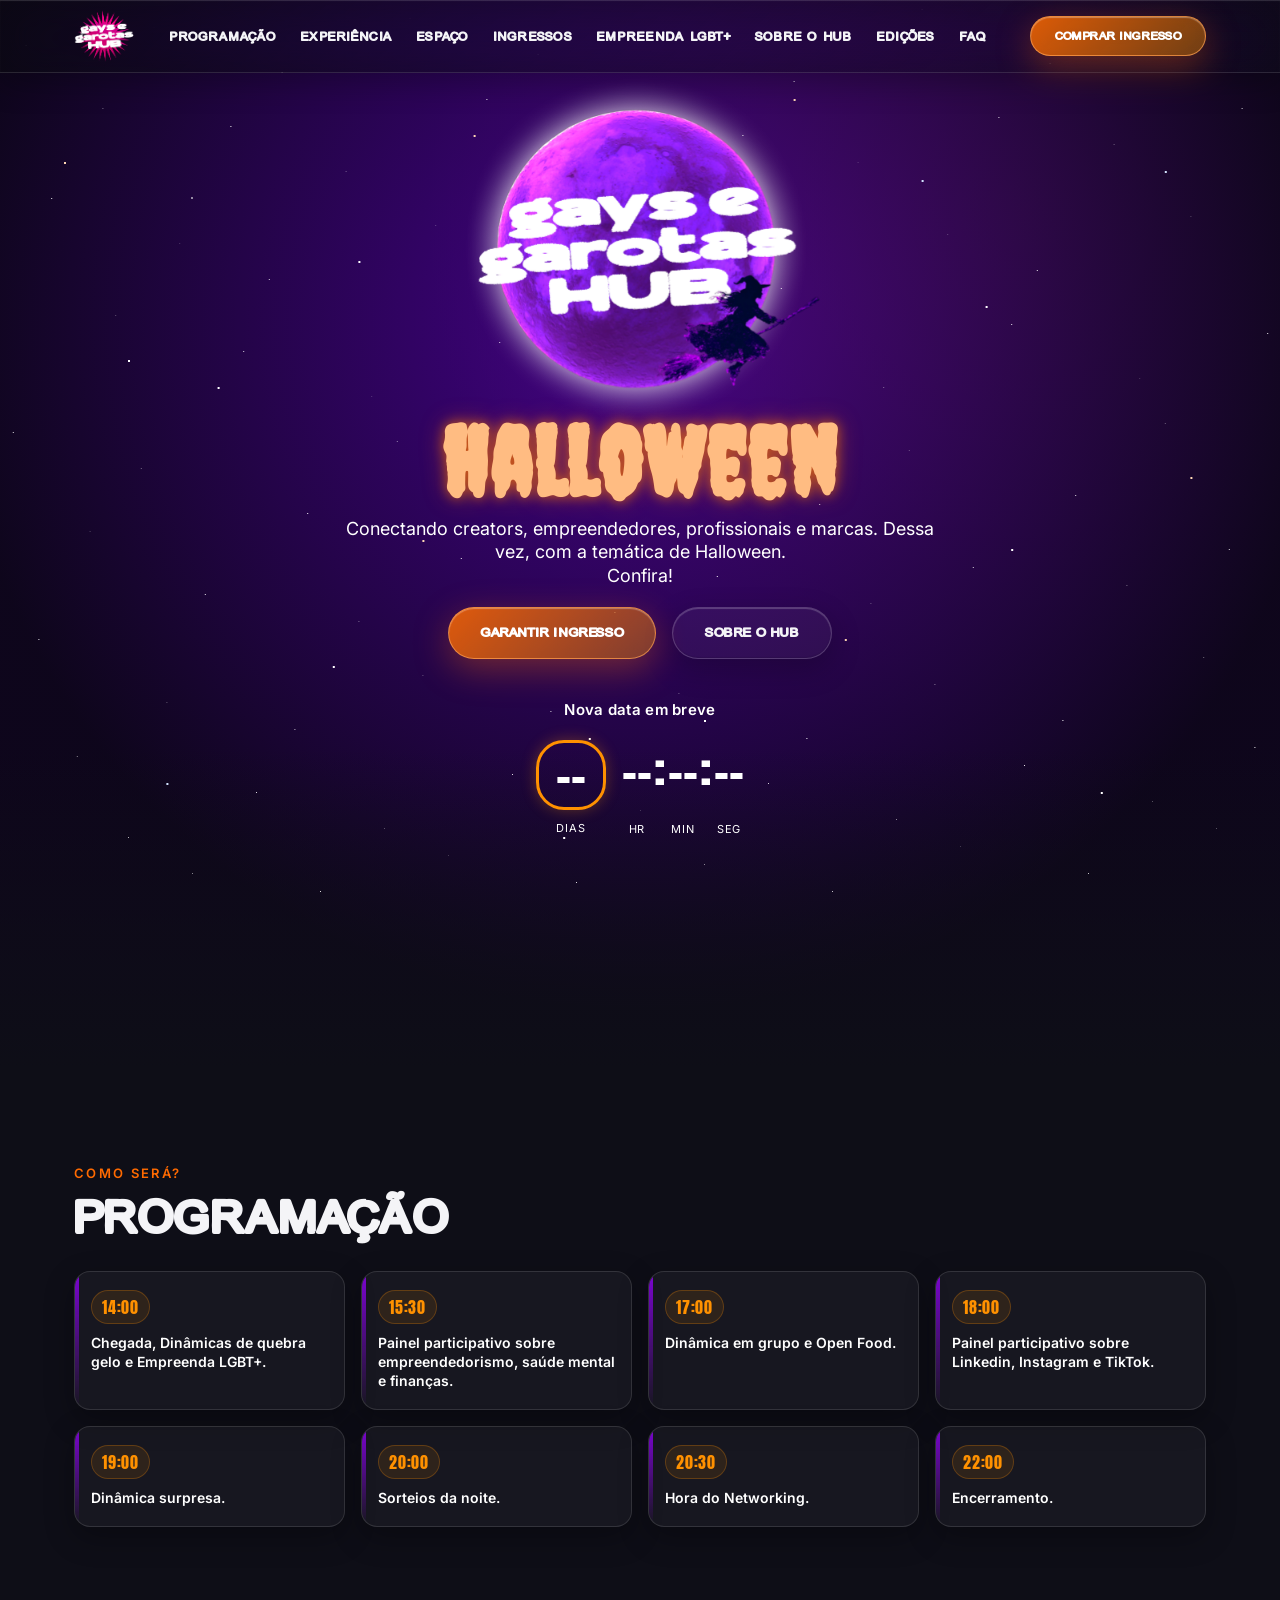
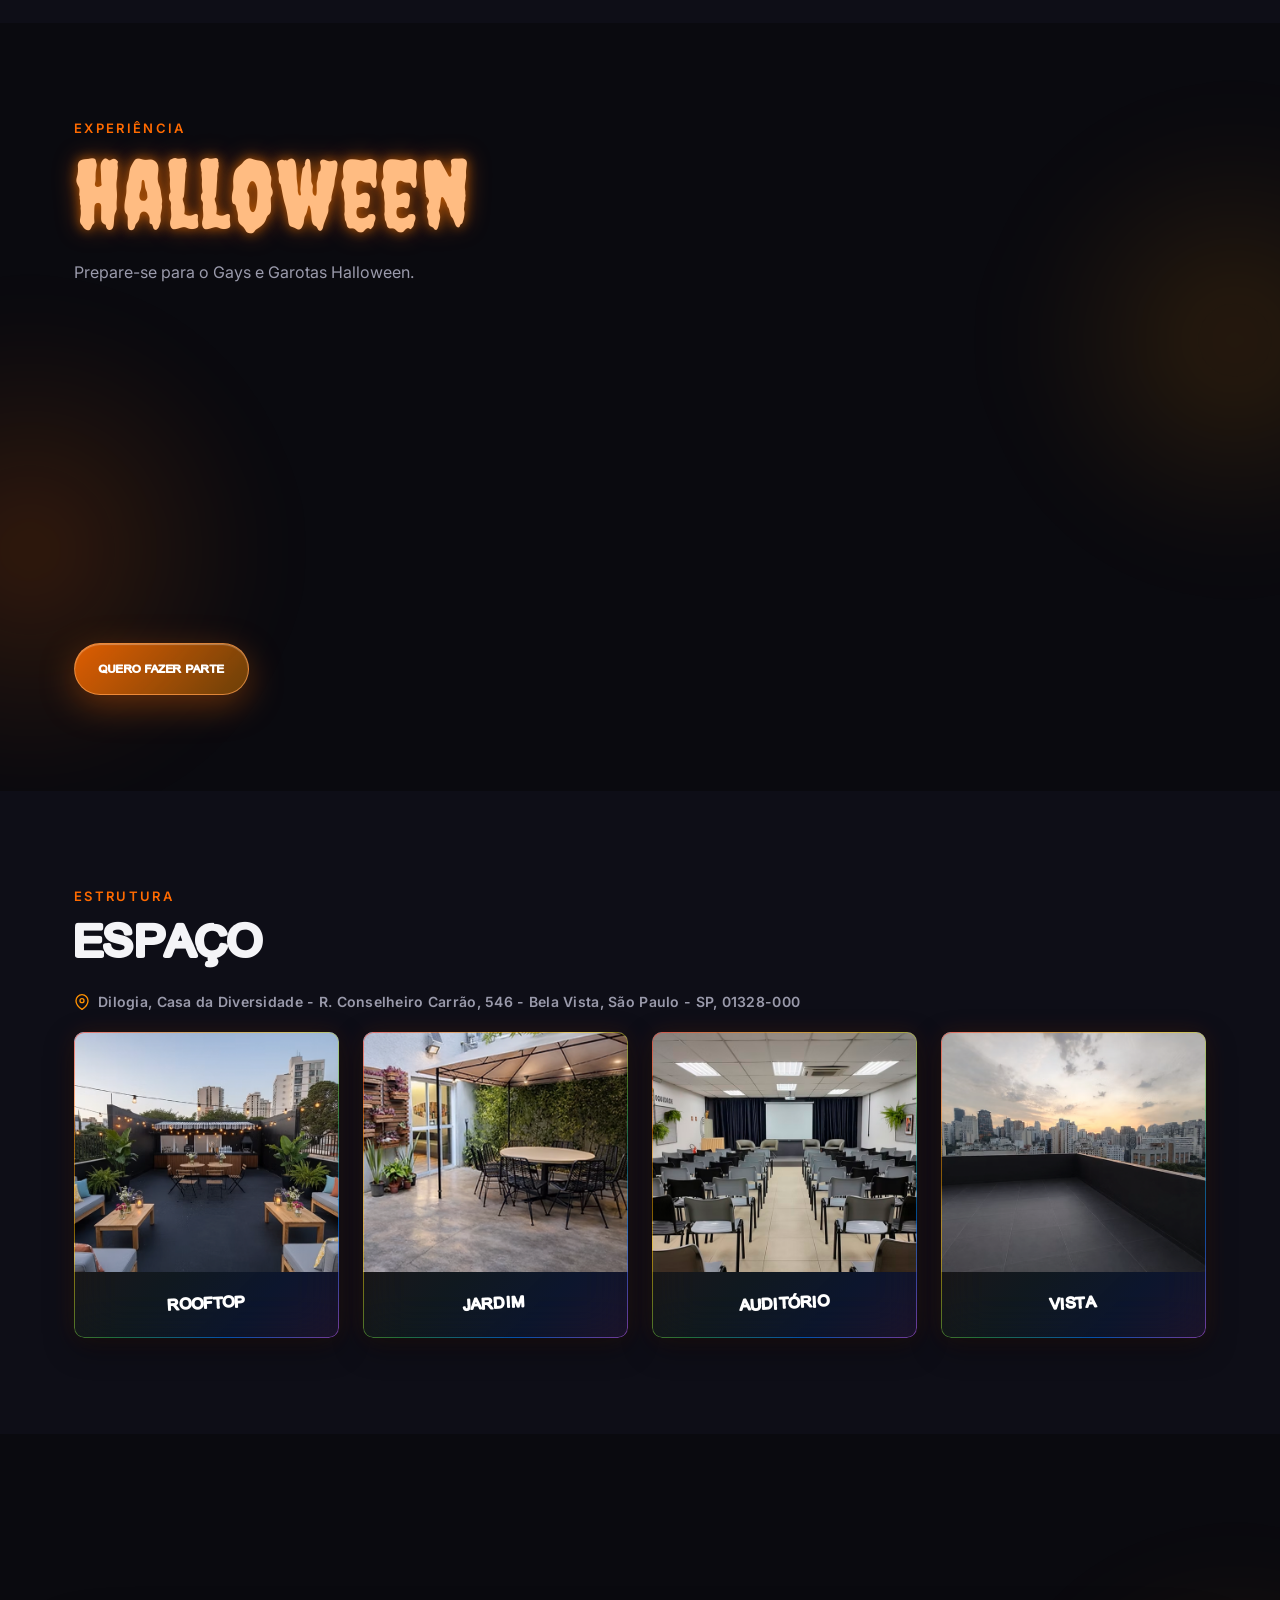
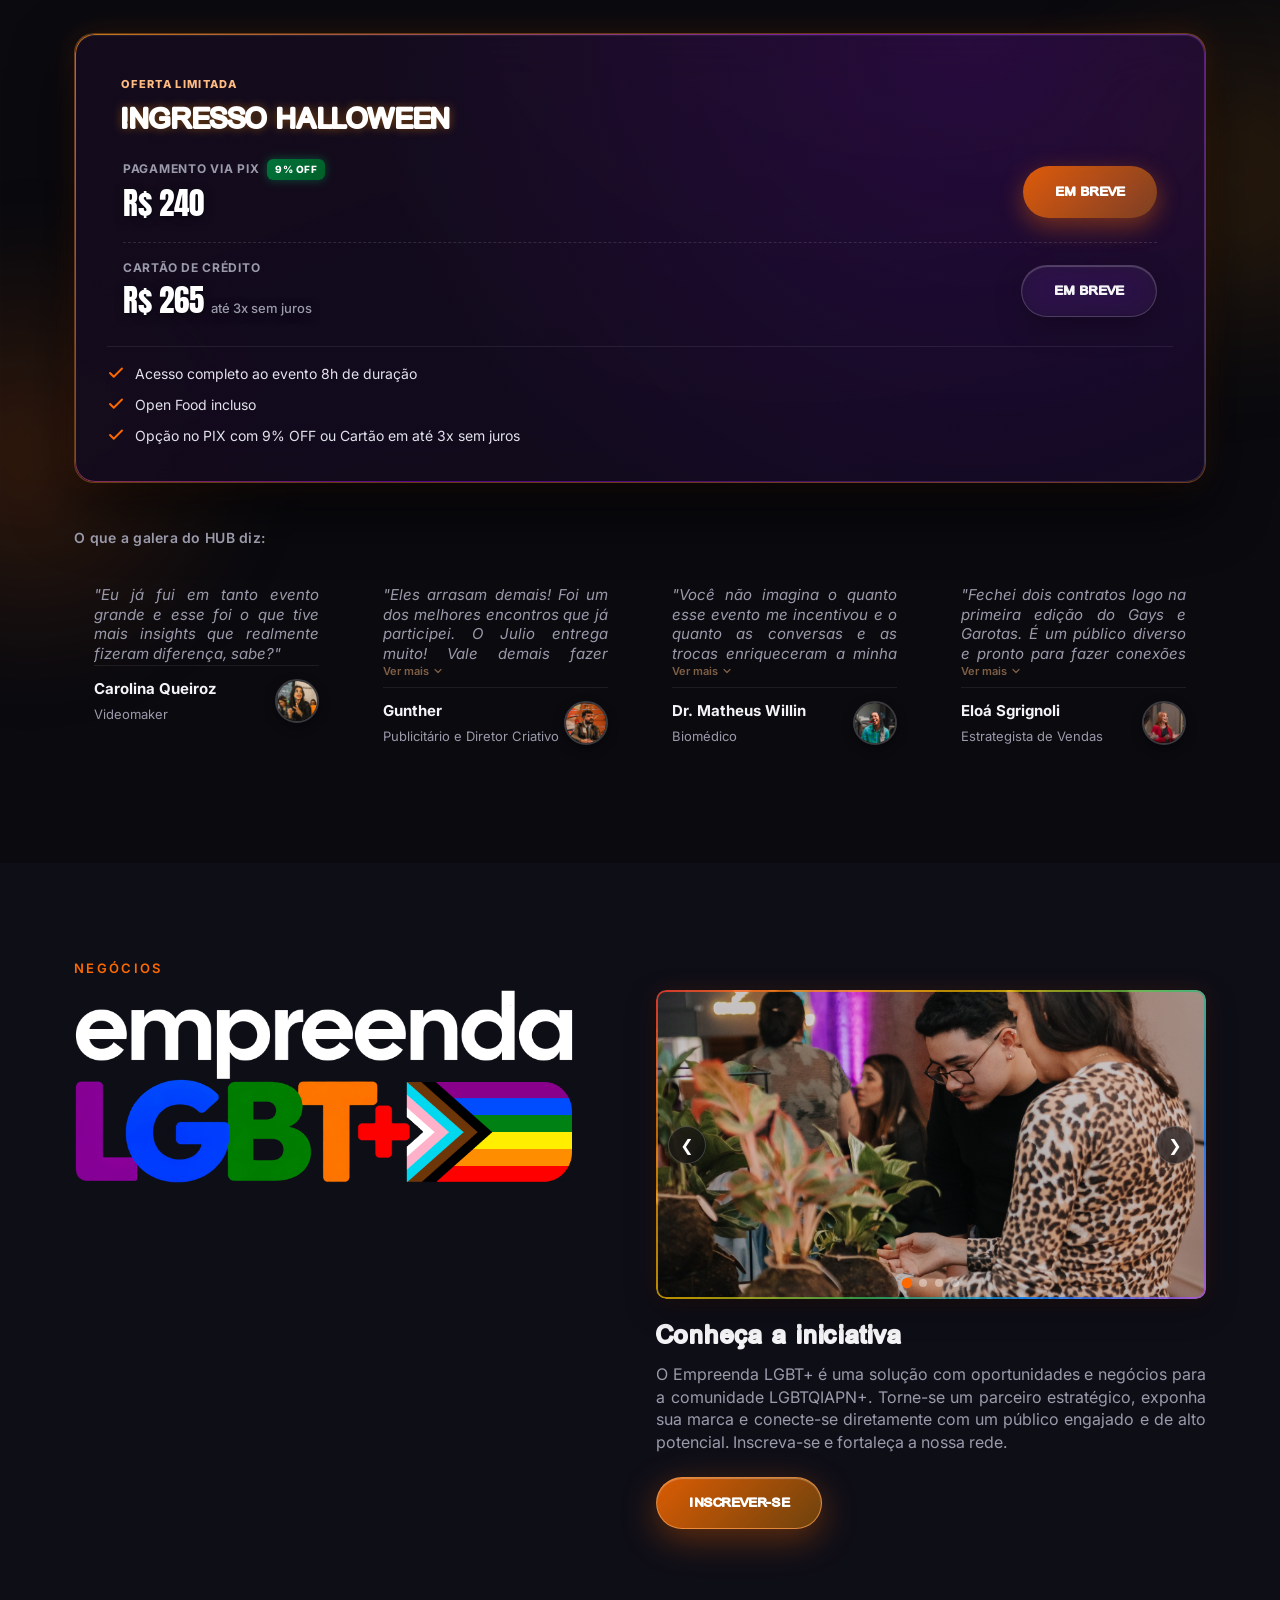
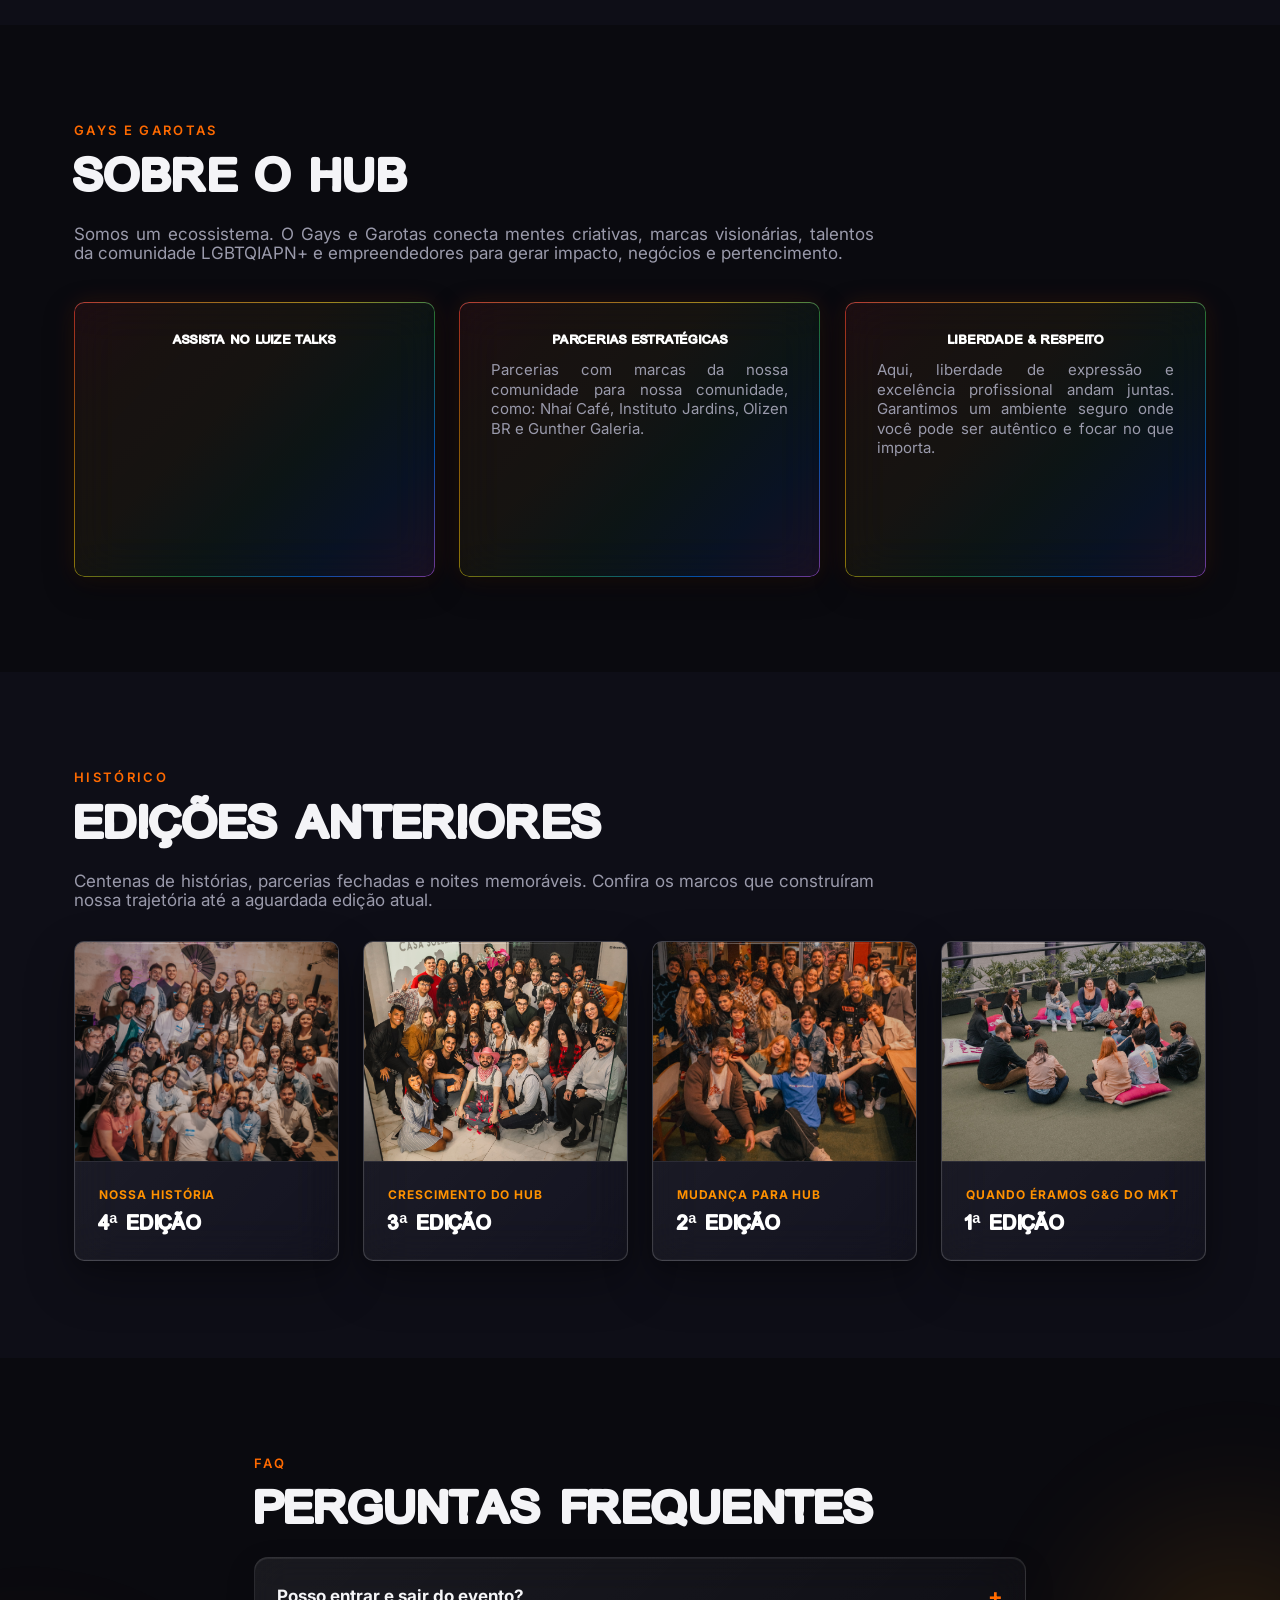
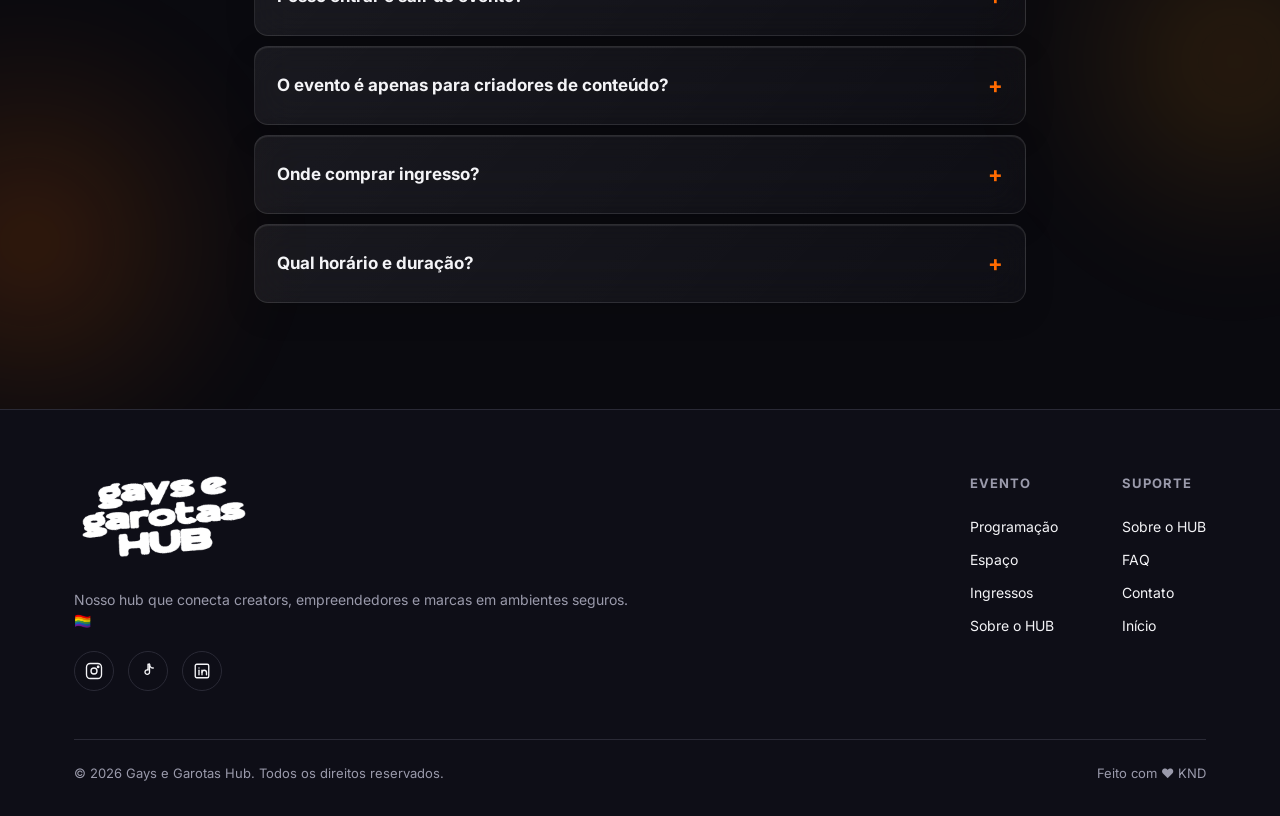
==== commit 6fa09e21: "Evento adiado: data e links de pagamento passam a mostrar "em breve" - Texto da data na abertura vir" ====
--- a/index.html
+++ b/index.html
@@ -30,14 +30,14 @@
 <meta property="og:url" content="https://gaysegarotas.com.br/">
 <meta property="og:title" content="Gays e Garotas Hub - Halloween">
 <meta property="og:description" content="Participe do Gays e Garotas Hub - Halloween na Dilogia, Casa da Diversidade em São Paulo. Conexões reais para a comunidade LGBTQIAPN+, creators, empreendedores e networking. Garanta seu ingresso!">
-<meta property="og:image" content="https://gaysegarotas.com.br/img/imgdoevento/evento.png">
+<meta property="og:image" content="https://gaysegarotas.com.br/img/imgevento/evento.png">
 
 <!-- Twitter Cards -->
 <meta name="twitter:card" content="summary_large_image">
 <meta name="twitter:url" content="https://gaysegarotas.com.br/">
 <meta name="twitter:title" content="Gays e Garotas Hub - Halloween">
 <meta name="twitter:description" content="Participe do Gays e Garotas Hub - Halloween na Dilogia, Casa da Diversidade em São Paulo. Conexões reais para a comunidade LGBTQIAPN+, creators, empreendedores e networking. Garanta seu ingresso!">
-<meta name="twitter:image" content="https://gaysegarotas.com.br/img/imgdoevento/evento.png">
+<meta name="twitter:image" content="https://gaysegarotas.com.br/img/imgevento/evento.png">
 
 <link rel="icon" type="image/png" sizes="32x32" href="favicon.png">
 <link rel="icon" type="image/png" sizes="16x16" href="favicon.png">
@@ -56,9 +56,9 @@
   "startDate": "2026-10-31T14:00:00-03:00",
   "endDate": "2026-10-31T22:00:00-03:00",
   "eventAttendanceMode": "https://schema.org/OfflineEventAttendanceMode",
-  "eventStatus": "https://schema.org/EventScheduled",
+  "eventStatus": "https://schema.org/EventPostponed",
   "image": [
-    "https://gaysegarotas.com.br/img/imgdoevento/evento.png"
+    "https://gaysegarotas.com.br/img/imgevento/evento.png"
   ],
   "location": {
     "@type": "Place",
@@ -84,7 +84,6 @@
   ],
   "offers": {
     "@type": "Offer",
-    "url": "https://mpago.li/2nY2zYL",
     "price": "240.00",
     "priceCurrency": "BRL",
     "availability": "https://schema.org/InStock",
@@ -2436,8 +2435,10 @@
 </a>
 
 <script>
-const LINK_PIX = 'https://mpago.li/2nY2zYL';
-const LINK_CARTAO = 'https://mpago.la/22gDmAh';
+// Links de pagamento: enquanto estiverem vazios (''), os botões mostram "Em breve".
+// Links antigos: PIX 'https://mpago.li/2nY2zYL' | Cartão 'https://mpago.la/22gDmAh'
+const LINK_PIX = '';
+const LINK_CARTAO = '';
 
 document.addEventListener('DOMContentLoaded', () => {
   document.querySelectorAll('.link-pagamento-global').forEach(el => {
@@ -2451,8 +2452,10 @@
 window.scrollTo(0, 0);
 
 const CONFIG = {
-  dataInicio: '31/10/2026 - 14:00:00',
-  textoDatas: '31 de outubro · A partir das 14h',
+  // Evento adiado: com dataInicio vazio (''), o contador mostra "--".
+  // Para voltar, use o formato 'DD/MM/AAAA - HH:MM:SS'. Data antiga: '31/10/2026 - 14:00:00'
+  dataInicio: '',
+  textoDatas: 'Nova data em breve',
   programacao: [
     { horario: '14:00', titulo: 'Chegada, Dinâmicas de quebra gelo e Empreenda LGBT+.' },
     { horario: '15:30', titulo: 'Painel participativo sobre empreendedorismo, saúde mental e finanças.' },
@@ -2503,7 +2506,7 @@
     },
     {
       p: 'Onde comprar ingresso?',
-      r: 'Os ingressos estão disponíveis de forma prática e segura através do link "Garantir ingresso" localizado no topo e nas seções principais da página.'
+      r: 'As vendas abrem em breve, junto com a nova data do evento. Acompanhe nosso Instagram @gaysegarotashub para saber primeiro.'
     },
     {
       p: 'Qual horário e duração?',
@@ -2515,6 +2518,11 @@
 document.getElementById('heroDates').textContent = CONFIG.textoDatas;
 
 function tickCountdown() {
+  if (!CONFIG.dataInicio) {
+    ['cd-dias', 'cd-horas', 'cd-min', 'cd-seg', 'nav-cd-dias', 'nav-cd-horas', 'nav-cd-min', 'nav-cd-seg']
+      .forEach(id => { document.getElementById(id).textContent = '--'; });
+    return;
+  }
   const [data, hora] = CONFIG.dataInicio.split(' - ');
   const [dia, mes, ano] = data.split('/');
   const alvo = new Date(`${ano}-${mes}-${dia}T${hora}`).getTime();
@@ -2778,7 +2786,9 @@
             <span class="ticket-price-label">Pagamento via PIX <span class="badge-desconto-spooky">9% OFF</span></span>
             <div class="ticket-price-val">${t.pix}</div>
           </div>
-          <a href="${t.linkPix}" target="_blank" rel="noopener noreferrer" class="btn bootzy btn-spooky-pix">Comprar no PIX</a>
+          ${t.linkPix
+            ? `<a href="${t.linkPix}" target="_blank" rel="noopener noreferrer" class="btn bootzy btn-spooky-pix">Comprar no PIX</a>`
+            : `<a class="btn bootzy btn-spooky-pix" aria-disabled="true" style="pointer-events:none;">Em breve</a>`}
         </div>
         
         <hr style="border: 0; border-top: 1px dashed rgba(255,255,255,0.12);">
@@ -2789,7 +2799,9 @@
             <span class="ticket-price-label">Cartão de Crédito</span>
             <div class="ticket-price-val">${t.cartao} <small>até 3x sem juros</small></div>
           </div>
-          <a href="${t.linkCartao}" target="_blank" rel="noopener noreferrer" class="btn outline bootzy btn-spooky-card">Comprar no Cartão</a>
+          ${t.linkCartao
+            ? `<a href="${t.linkCartao}" target="_blank" rel="noopener noreferrer" class="btn outline bootzy btn-spooky-card">Comprar no Cartão</a>`
+            : `<a class="btn outline bootzy btn-spooky-card" aria-disabled="true" style="pointer-events:none;">Em breve</a>`}
         </div>
       </div>
 
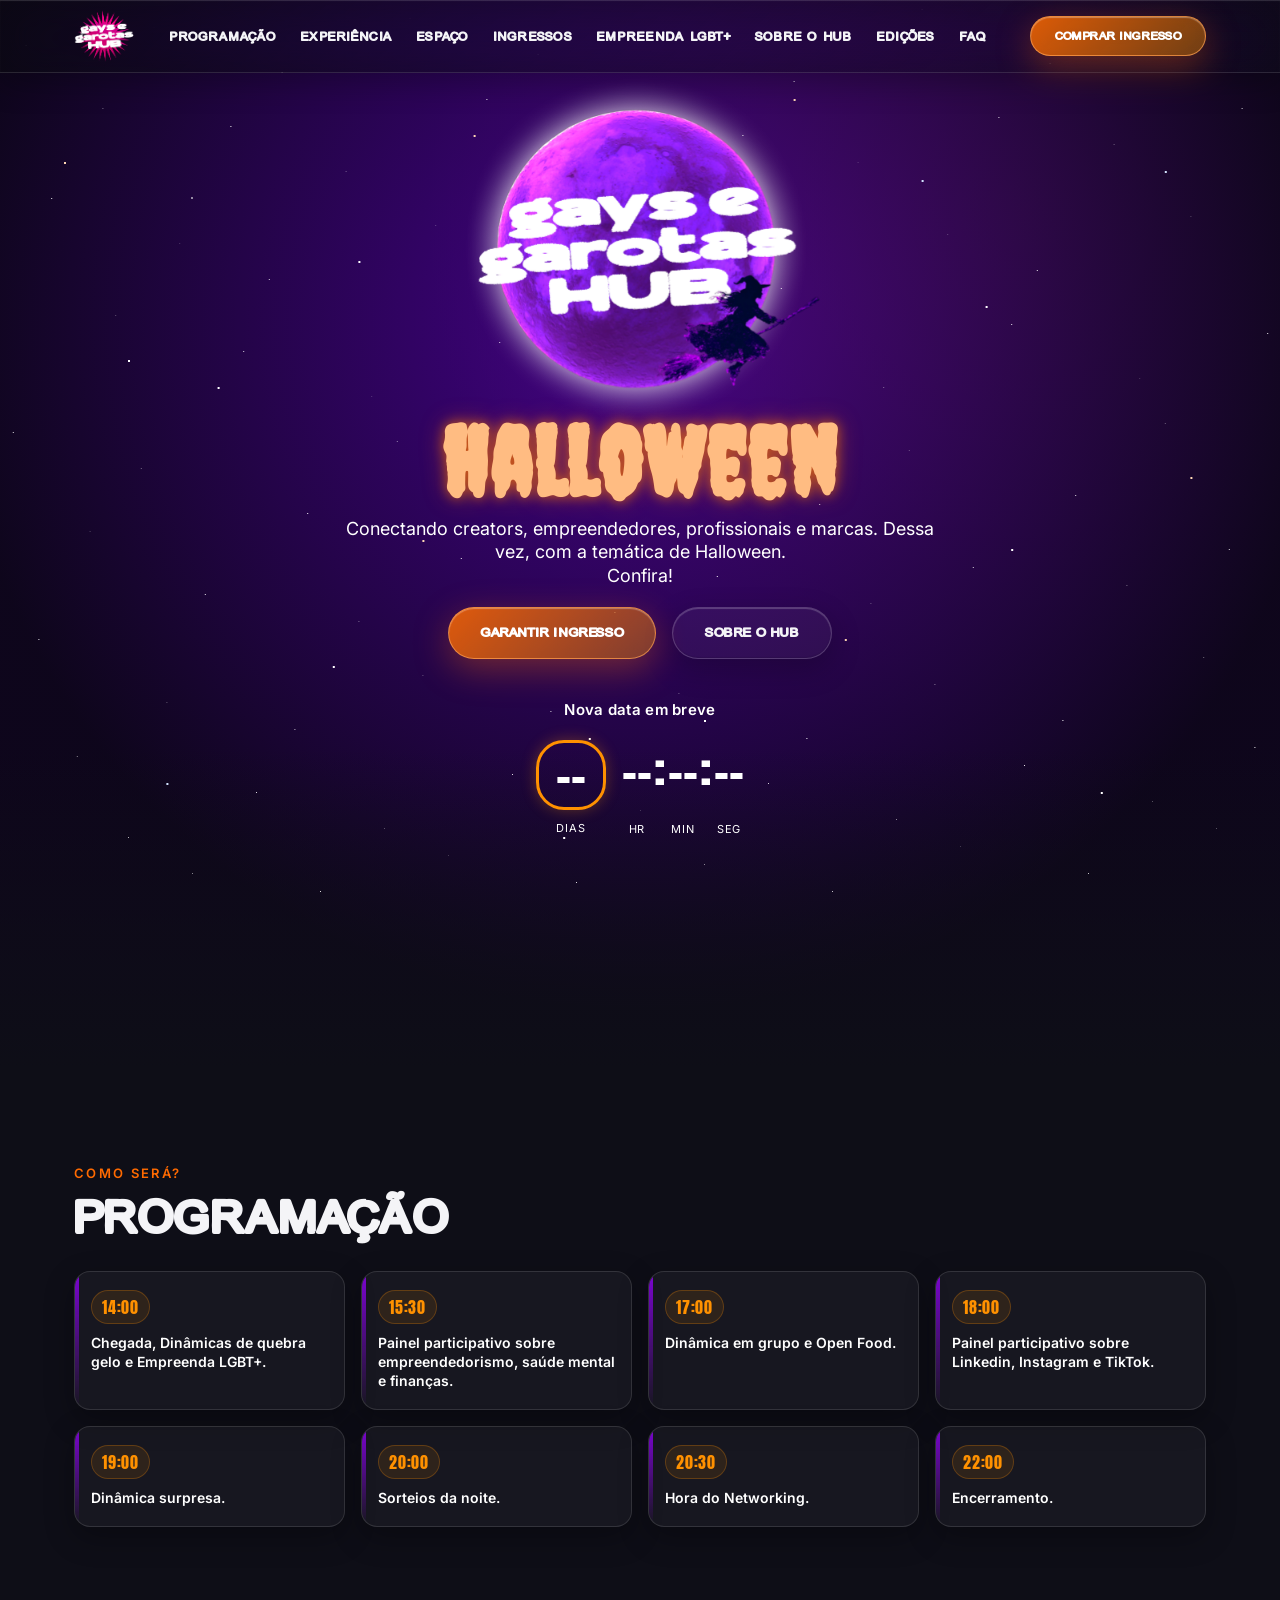
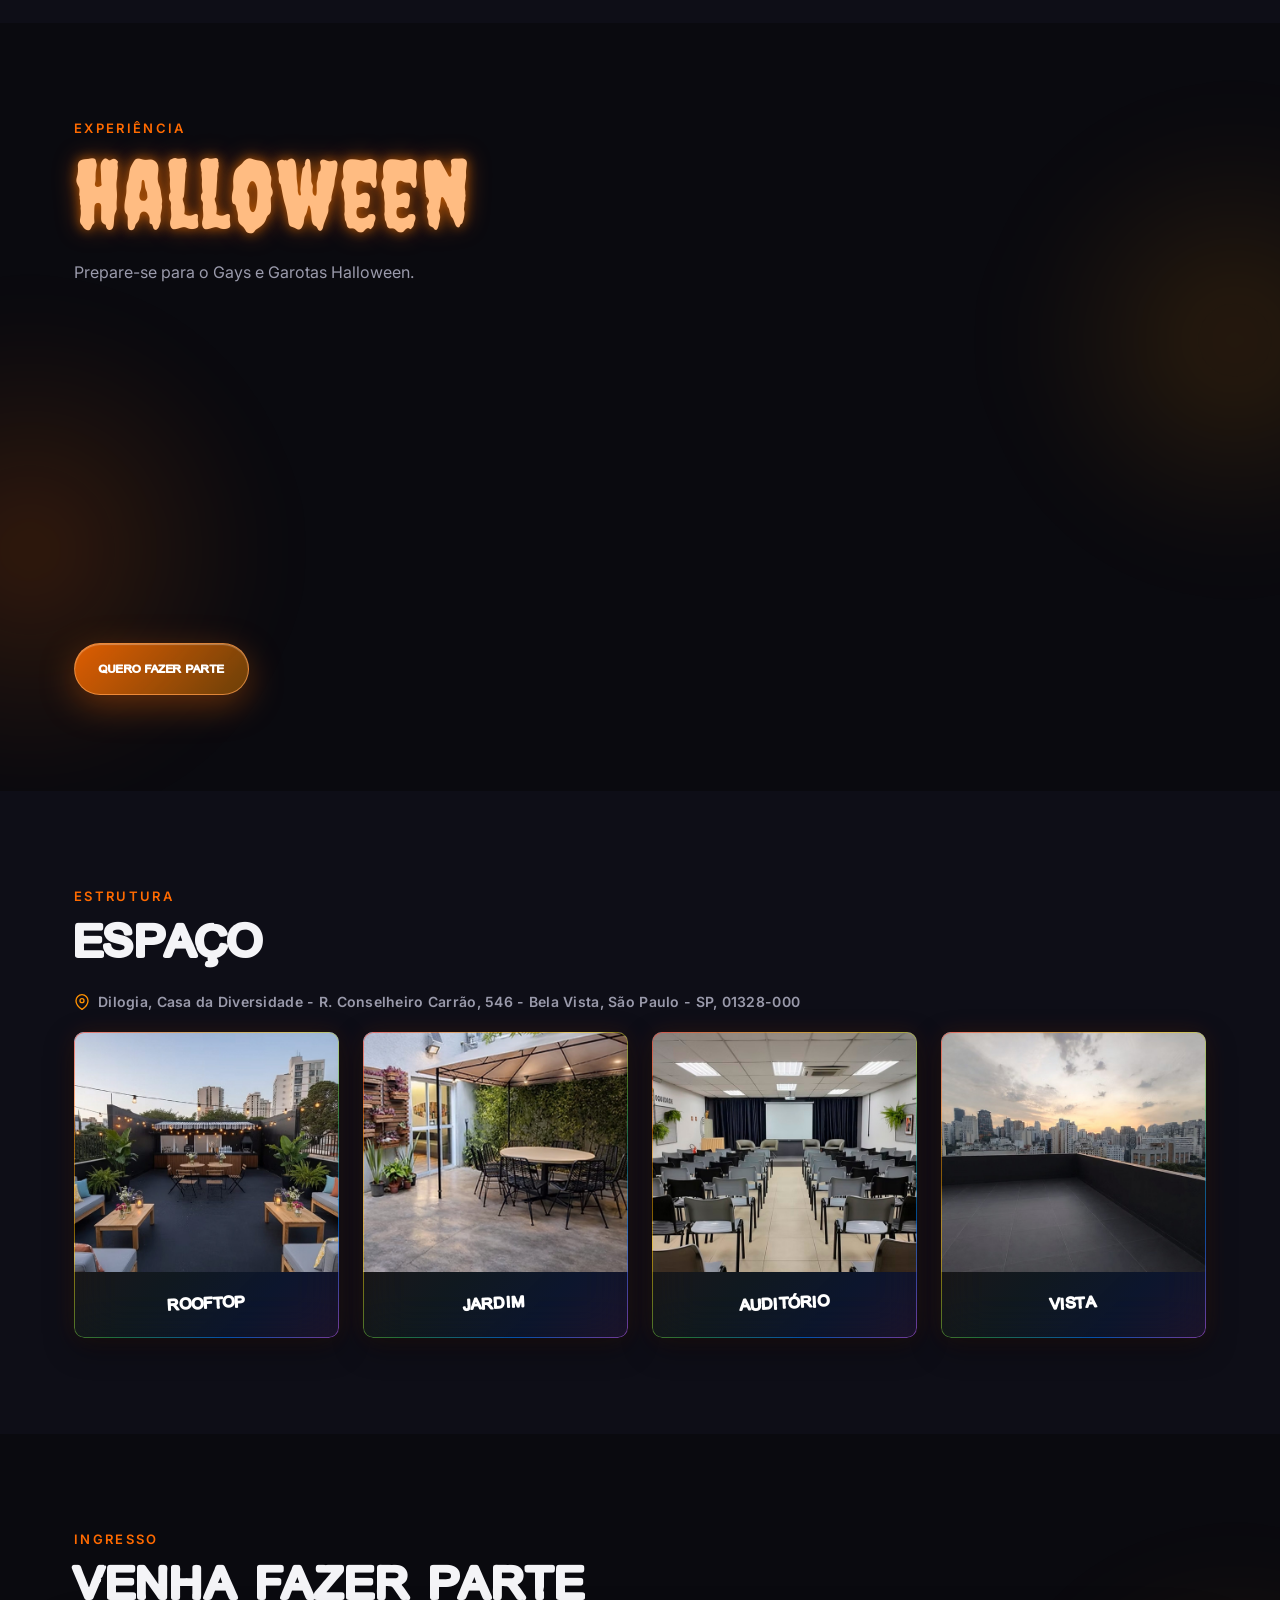
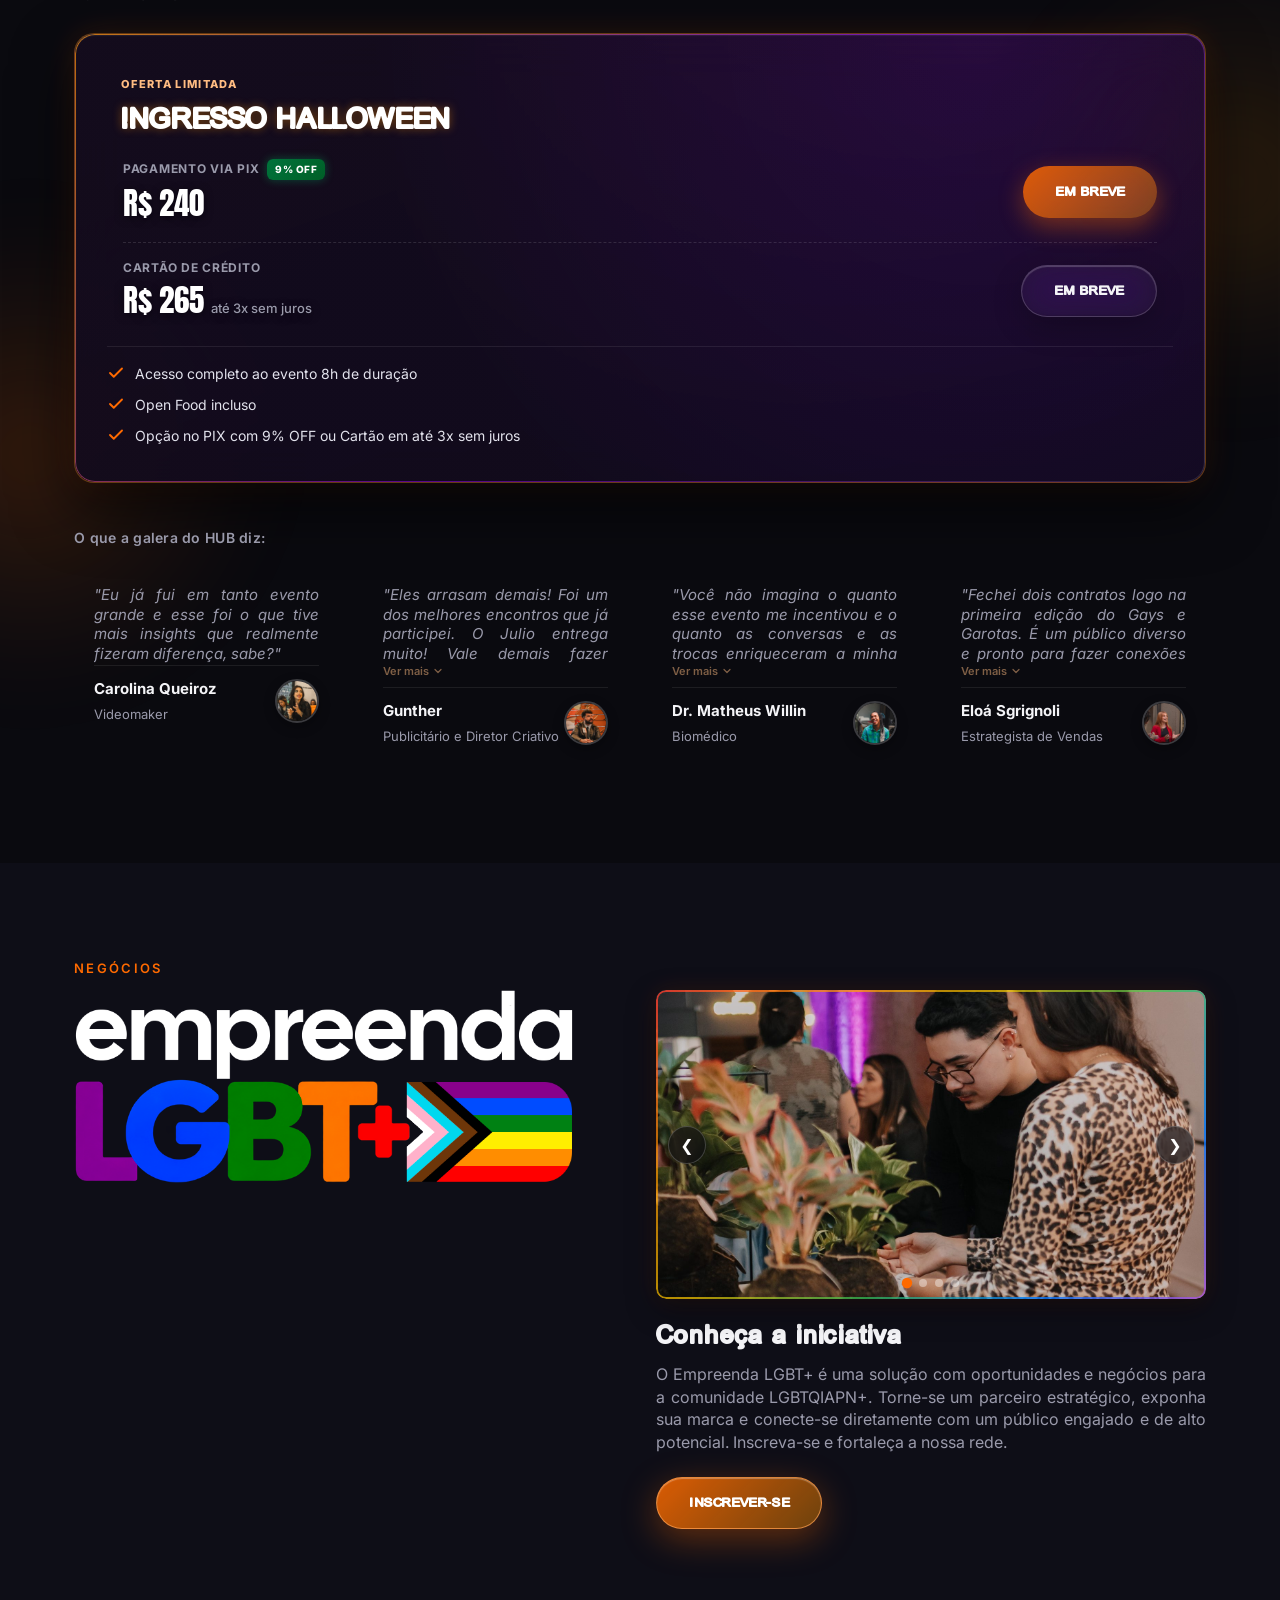
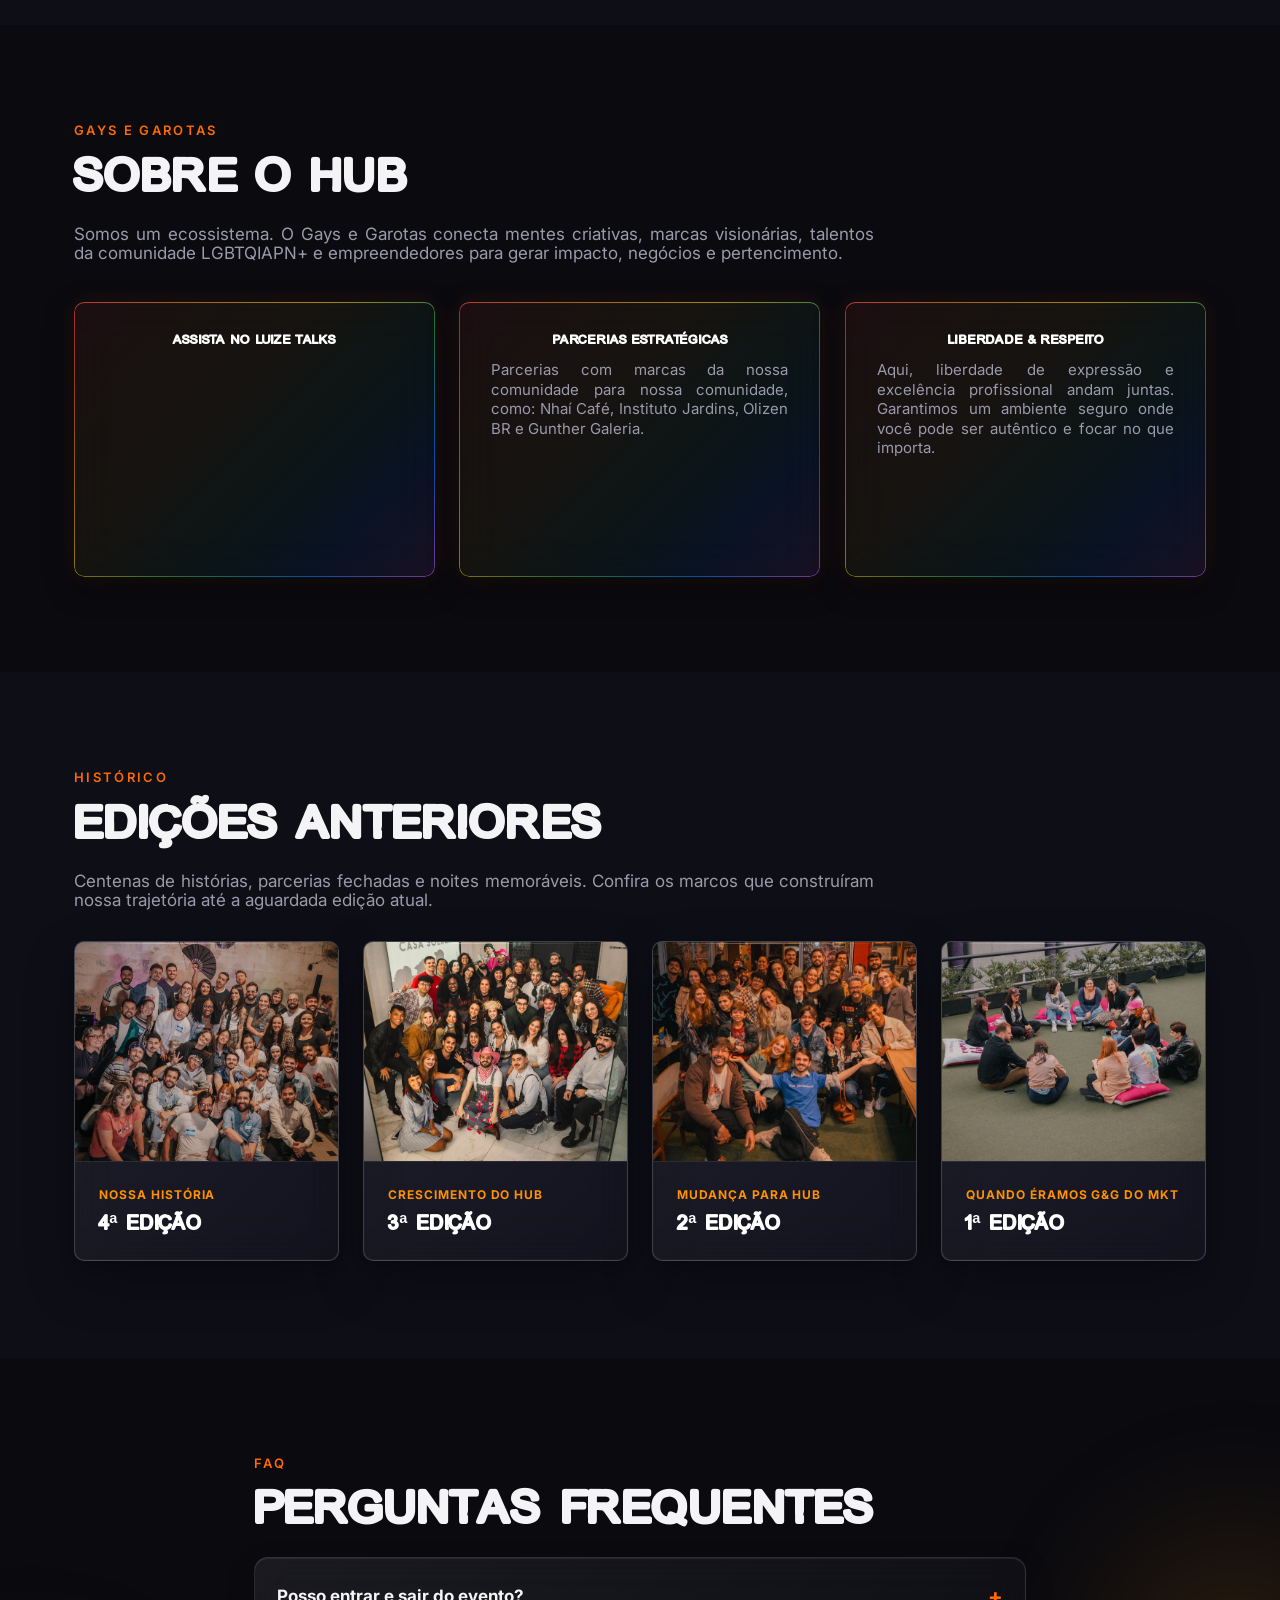
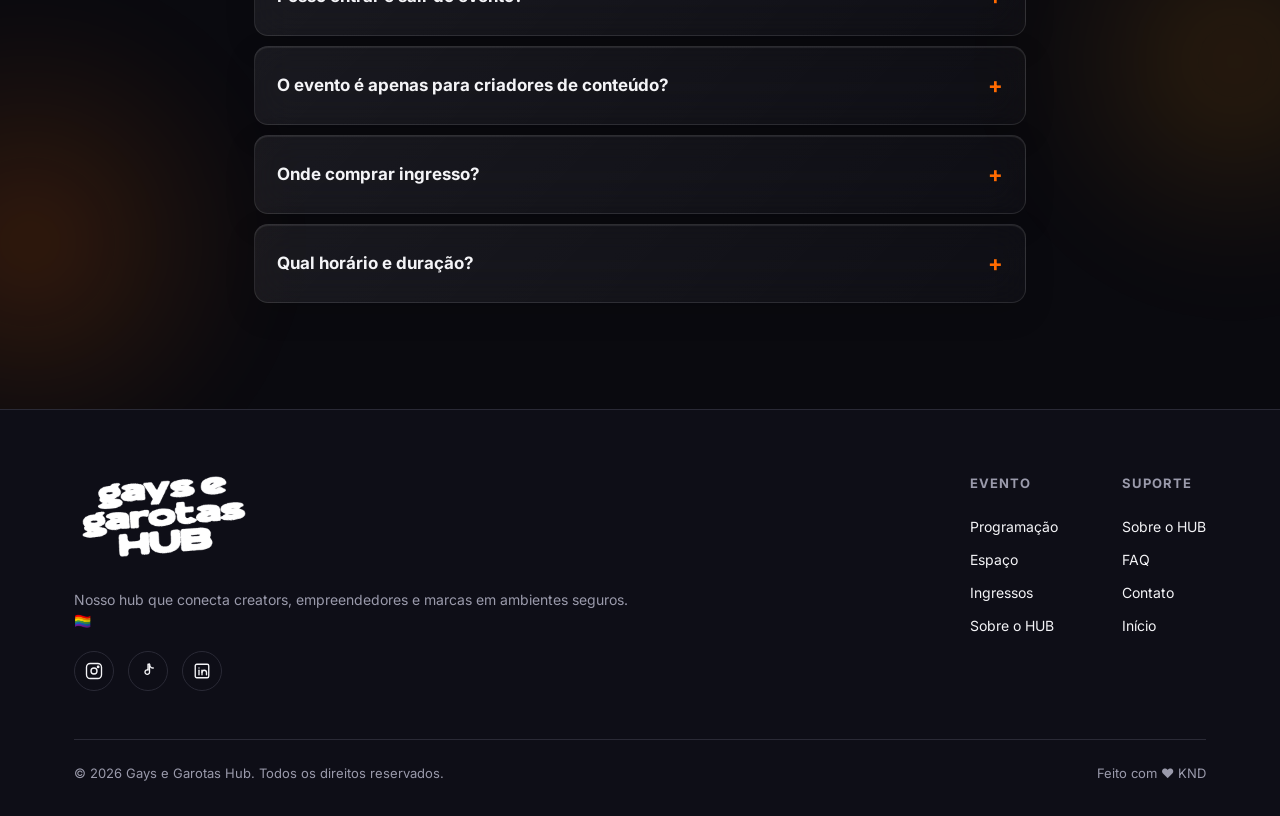
==== commit 7181e499: "Comprime as imagens do site (de 38 MB para 6 MB) - Fotos reduzidas para no máximo 1600px (fotos de d" ====
--- a/index.html
+++ b/index.html
@@ -2212,22 +2212,22 @@
       <div class="experiencia-scroll">
         <div class="experiencia-cards" id="experienciaCards">
           <div class="experiencia-card reveal">
-            <img src="img/experiencia/comunidade.png" alt="Comunidade">
+            <img src="img/experiencia/comunidade.jpg" alt="Comunidade">
             <strong>Comunidade</strong><br>
             <span>Um ambiente acolhedor, livre de preconceitos, feito por nós e para nós.</span>
           </div>
           <div class="experiencia-card reveal">
-            <img src="img/experiencia/workshops.png" alt="Painéis & Conversas">
+            <img src="img/experiencia/workshops.jpg" alt="Painéis & Conversas">
             <strong>Dinâmicas</strong><br>
             <span>Troque ideias e experiências com diversas pessoas e especialistas da área através de dinâmicas de conexão.</span>
           </div>
           <div class="experiencia-card reveal">
-            <img src="img/experiencia/conexoes.png" alt="Conexões">
+            <img src="img/experiencia/conexoes.jpg" alt="Conexões">
             <strong>Conexões</strong><br>
             <span>Faça networking com criadores e profissionais de nichos diversos.</span>
           </div>
           <div class="experiencia-card reveal">
-            <img src="img/experiencia/experiencias.png" alt="Experiências">
+            <img src="img/experiencia/experiencias.jpg" alt="Experiências">
             <strong>Experiências</strong><br>
             <span>Ativações exclusivas das marcas parceiras.</span>
           </div>
@@ -2467,10 +2467,10 @@
     { horario: '22:00', titulo: 'Encerramento.' }
   ],
   ambientes: [
-    { nome: 'Rooftop', desc: 'Espaço principal para interações e networking', foto: 'img/espaços/img1.png' },
-    { nome: 'Jardim', desc: 'Ambiente aconchegante para conversas e trocas', foto: 'img/espaços/img2.png' },
-    { nome: 'Auditório', desc: 'Área reservada para experiências com marcas parceiras', foto: 'img/espaços/img3.png' },
-    { nome: 'Vista', desc: 'Ponto de encontro do G&G Halloween, Casa da Diversidade', foto: 'img/espaços/img4.png' }
+    { nome: 'Rooftop', desc: 'Espaço principal para interações e networking', foto: 'img/espaços/img1.jpg' },
+    { nome: 'Jardim', desc: 'Ambiente aconchegante para conversas e trocas', foto: 'img/espaços/img2.jpg' },
+    { nome: 'Auditório', desc: 'Área reservada para experiências com marcas parceiras', foto: 'img/espaços/img3.jpg' },
+    { nome: 'Vista', desc: 'Ponto de encontro do G&G Halloween, Casa da Diversidade', foto: 'img/espaços/img4.jpg' }
   ],
   feedbacks: [
     { autor: 'Carolina Queiroz', cargo: 'Videomaker', foto: 'img/feedbacks/carolina.jpeg', texto: 'Eu já fui em tanto evento grande e esse foi o que tive mais insights que realmente fizeram diferença, sabe?' },
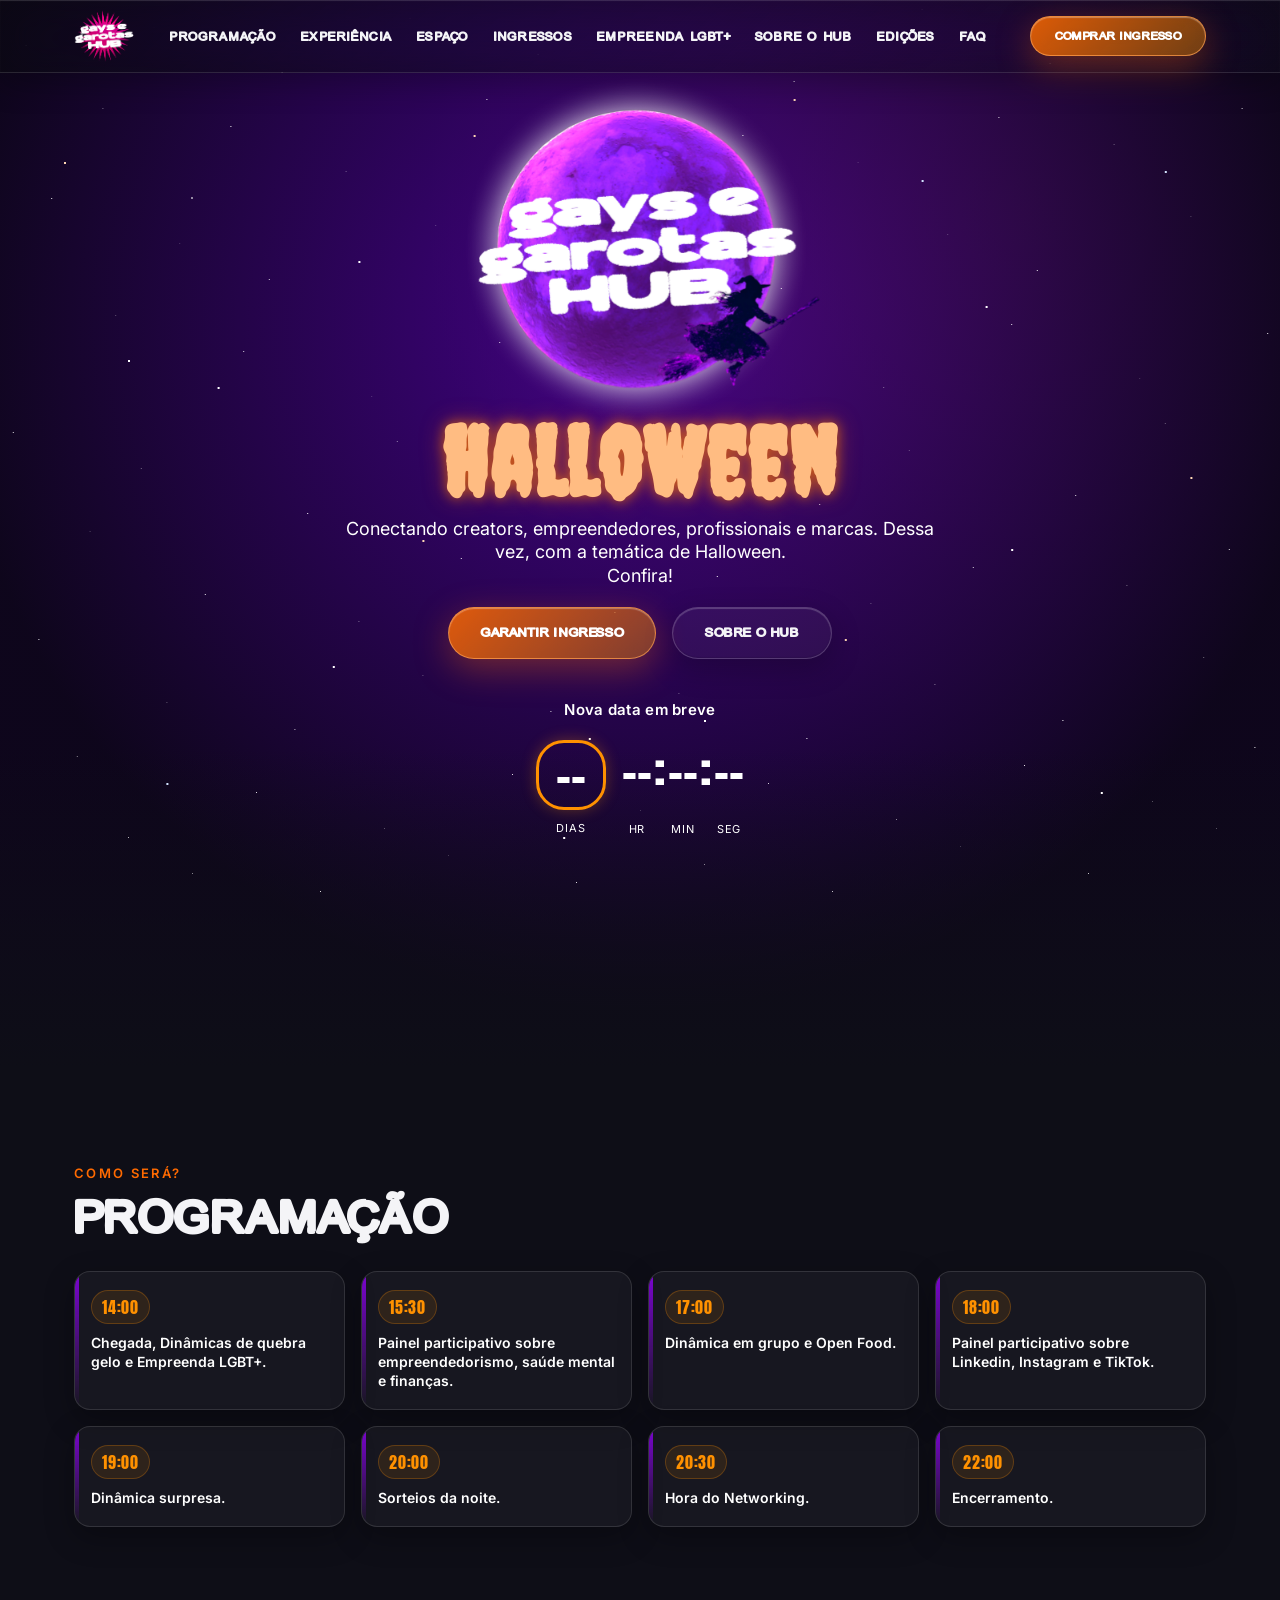
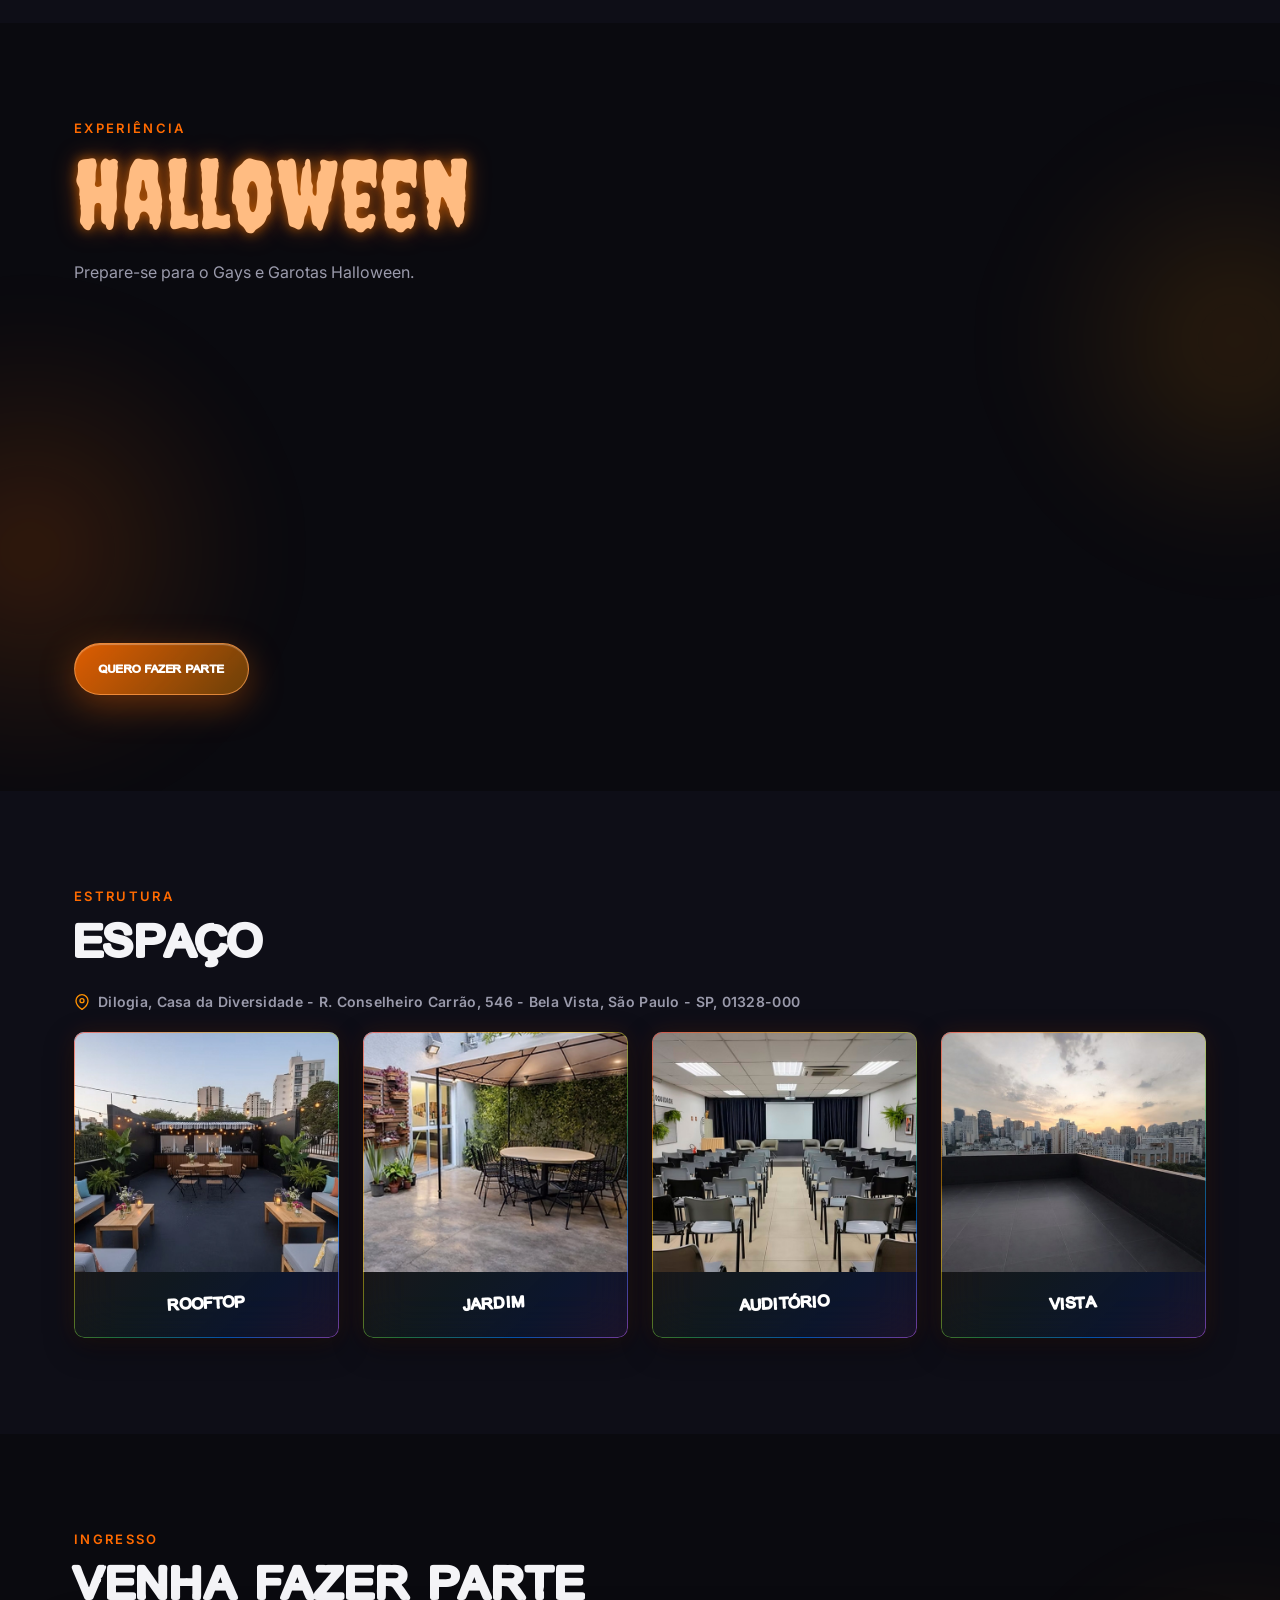
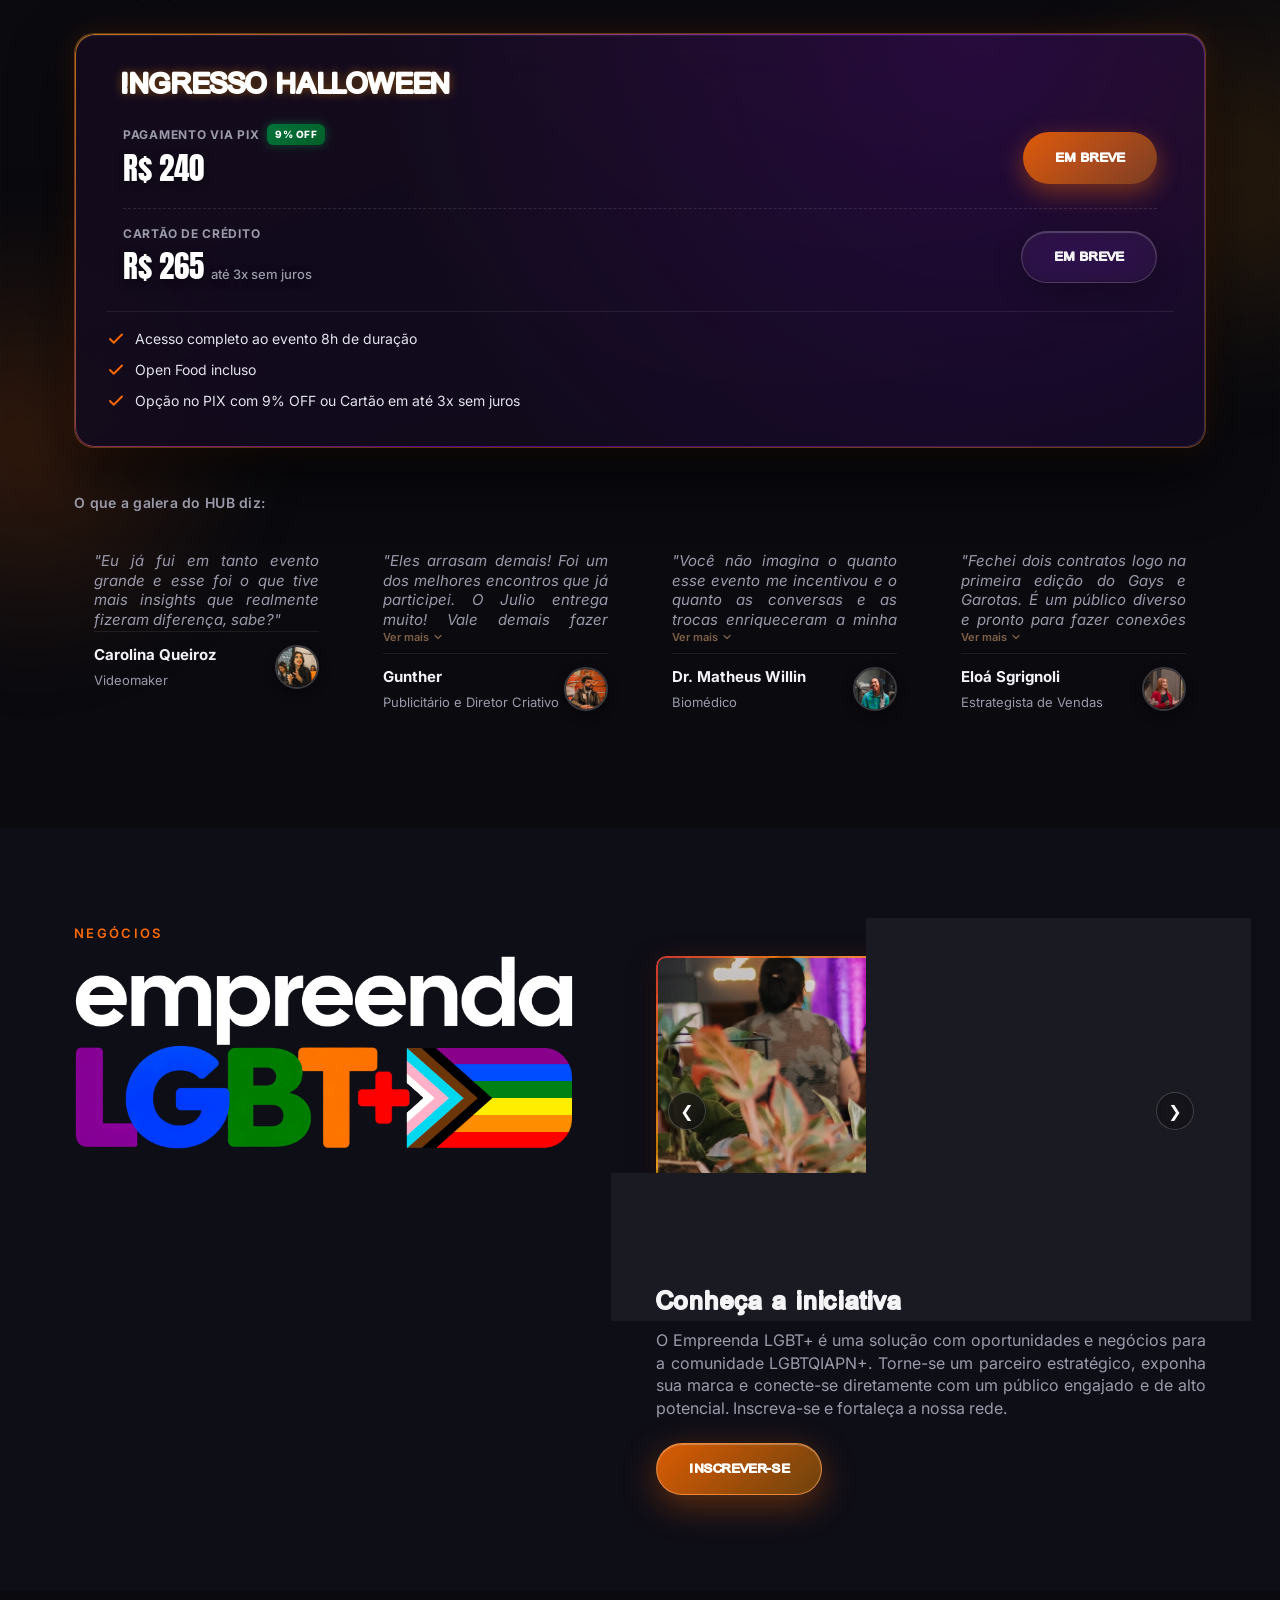
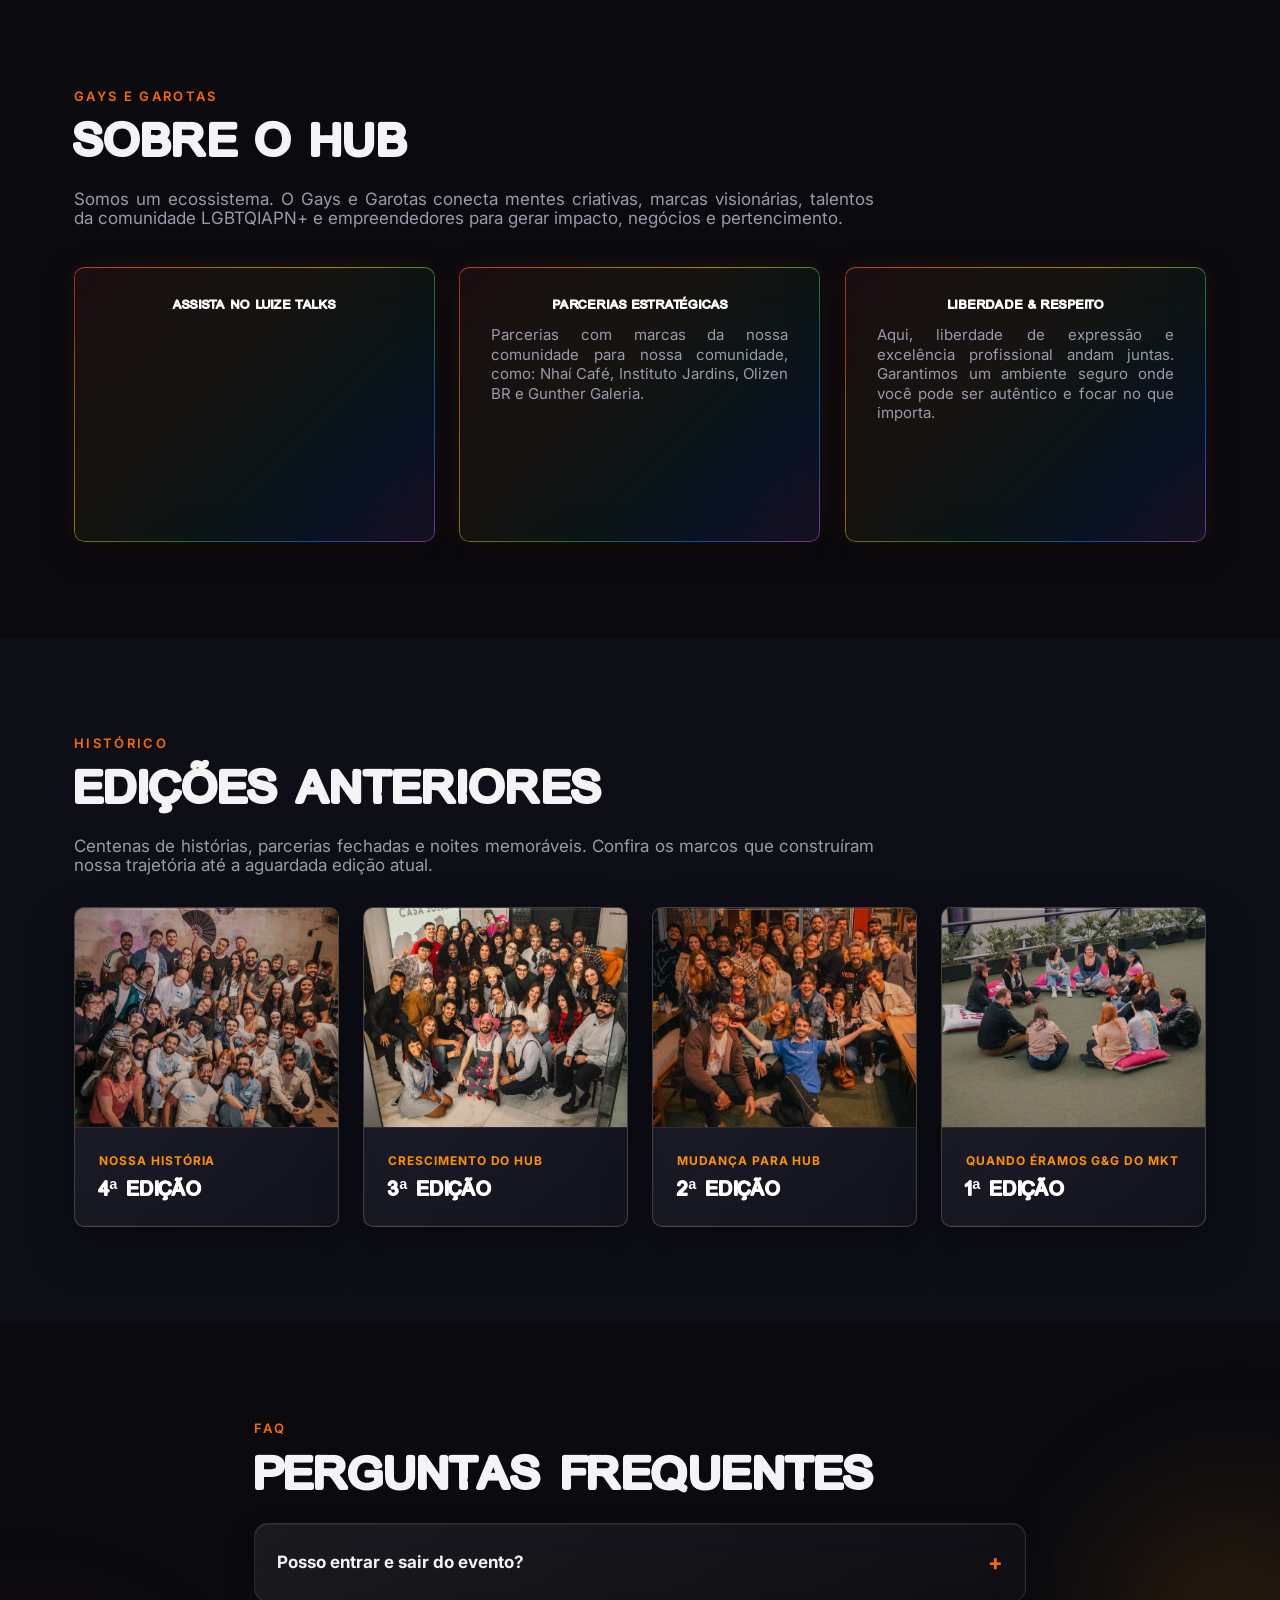
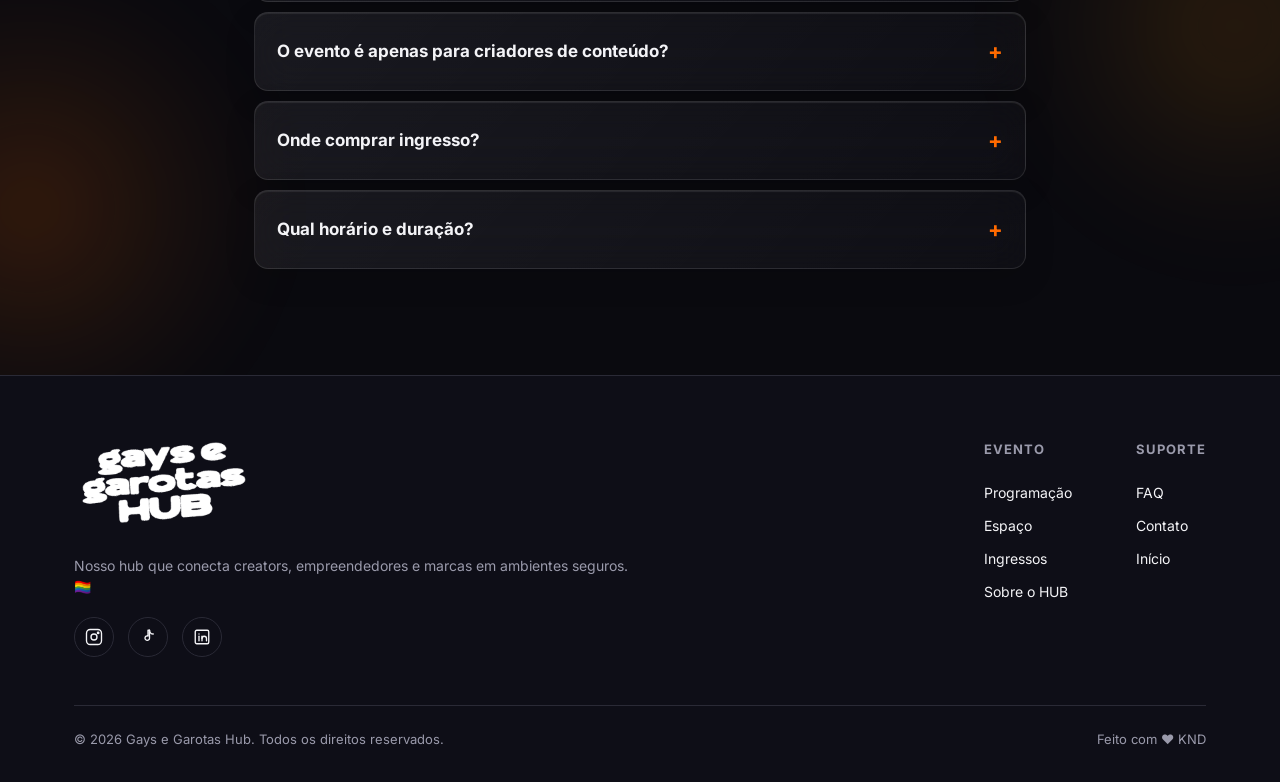
==== commit b26a32d8: "Tira o selo "Oferta limitada" e o "Sobre o HUB" repetido no rodapé Co-Authored-By: Claude Opus 5.5 <" ====
--- a/index.html
+++ b/index.html
@@ -2414,7 +2414,6 @@
         </div>
         <div class="footer-col">
           <h4>Suporte</h4>
-          <a href="#sobre-hub">Sobre o HUB</a>          
           <a href="#info">FAQ</a>
           <a href="https://ig.me/m/gaysegarotashub" target="_blank" rel="noopener noreferrer">Contato</a>
           <a href="#">Início</a>
@@ -2486,7 +2485,7 @@
       cartao: 'R$ 265', 
       linkPix: LINK_PIX,
       linkCartao: LINK_CARTAO,
-      destaque: true, 
+      destaque: false, 
       esgotado: false, 
       beneficios: [
         'Acesso completo ao evento 8h de duração',
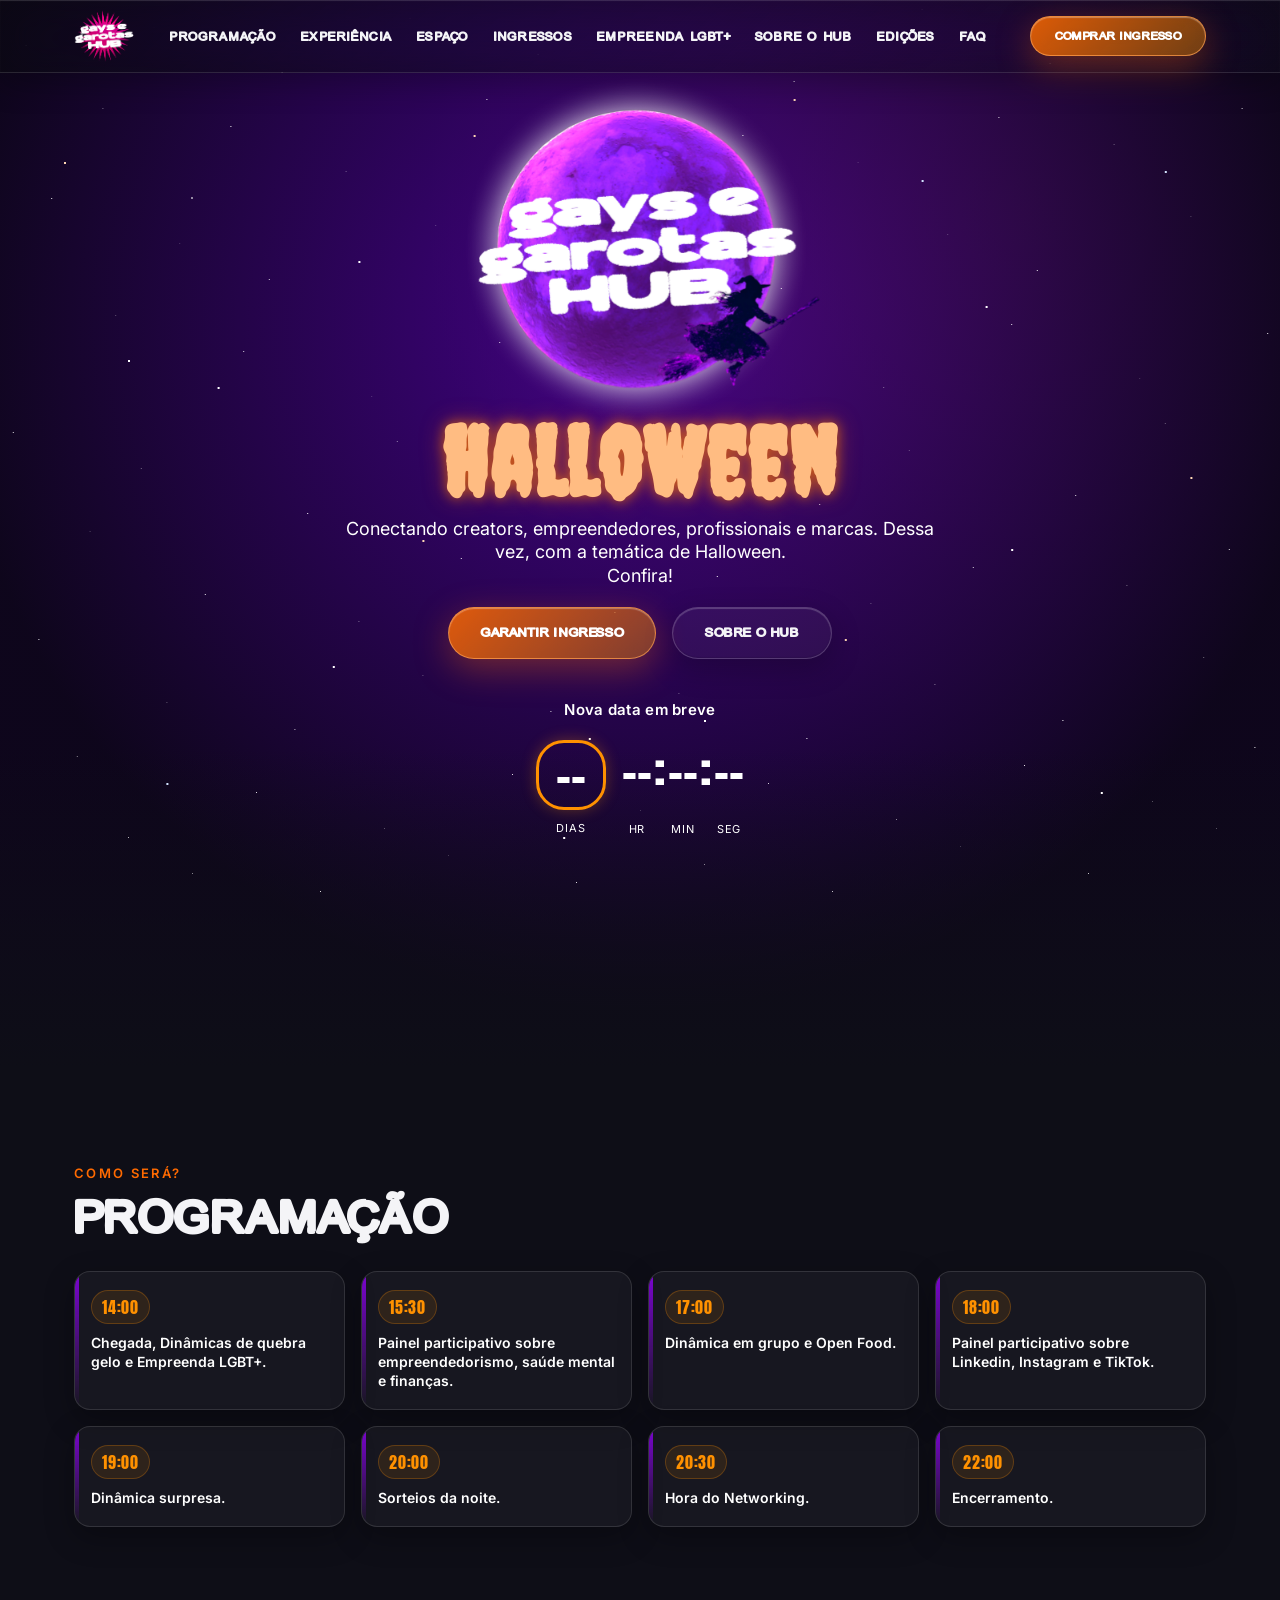
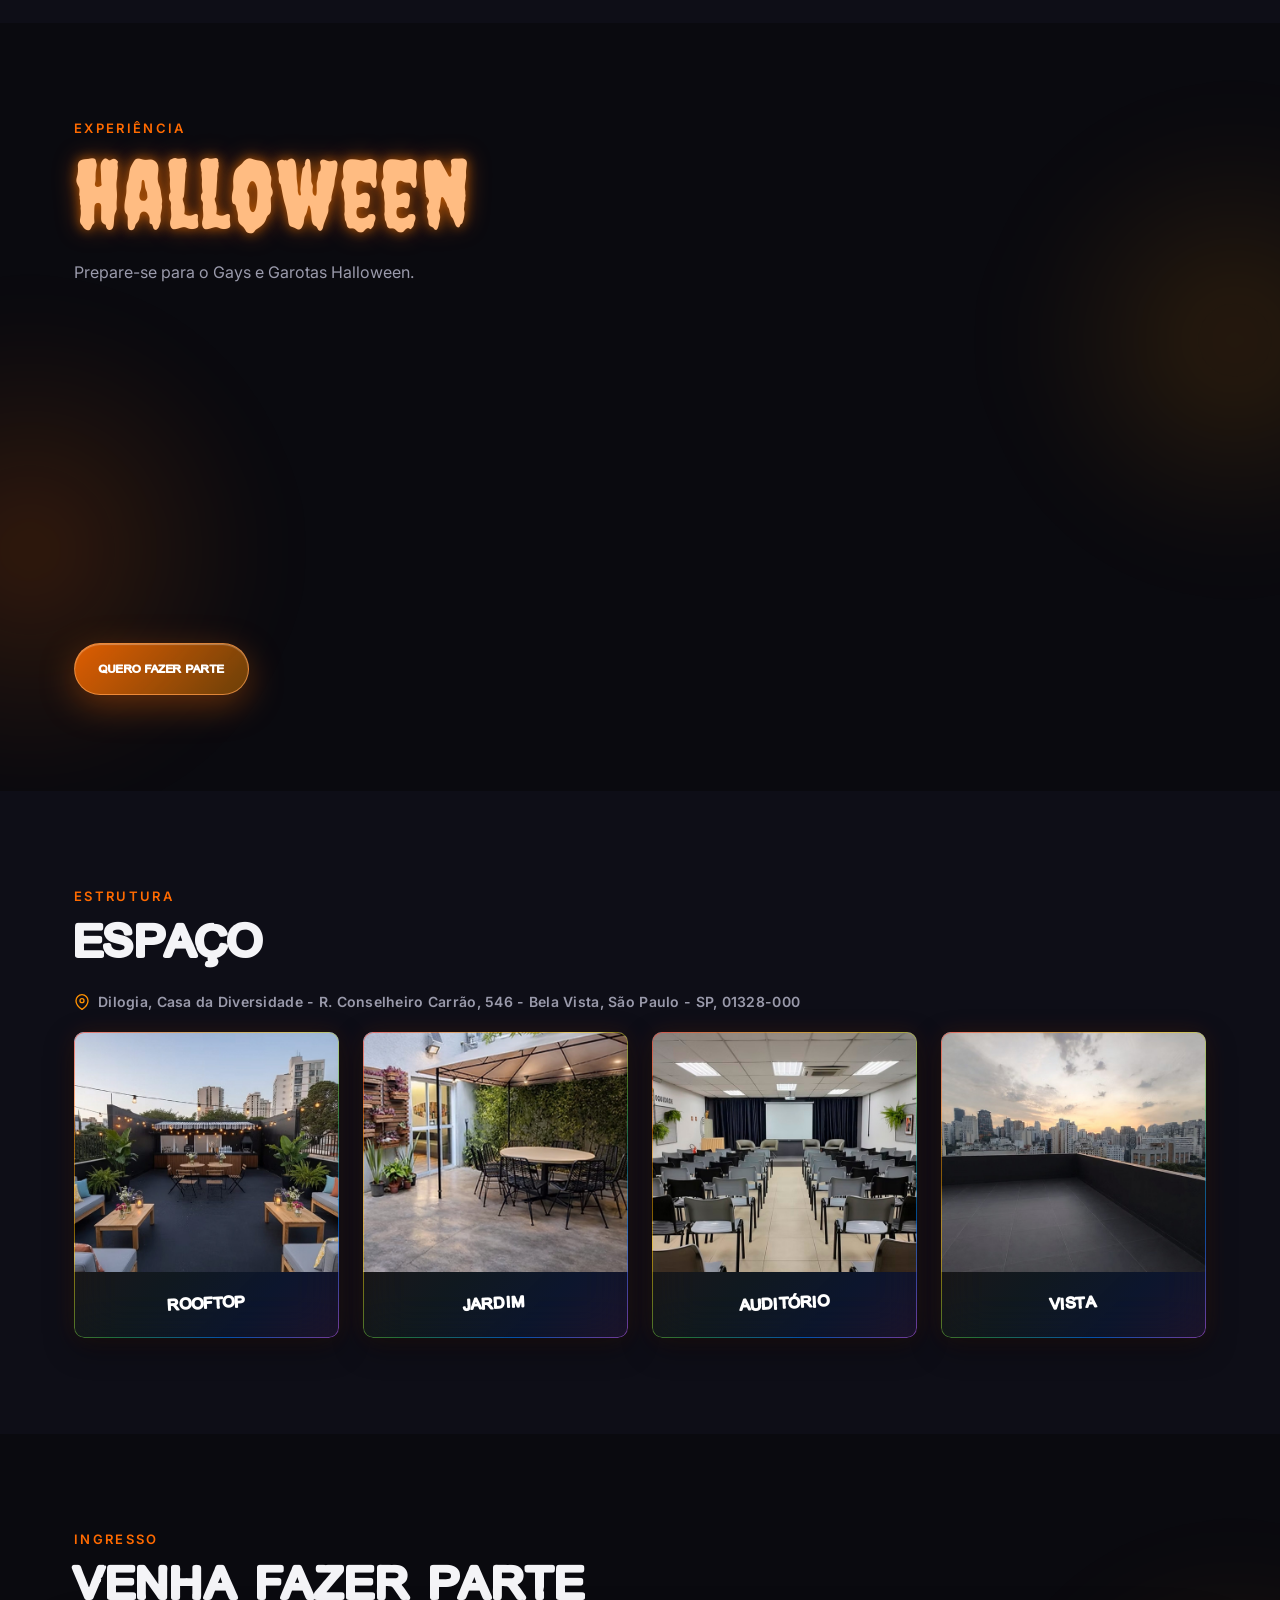
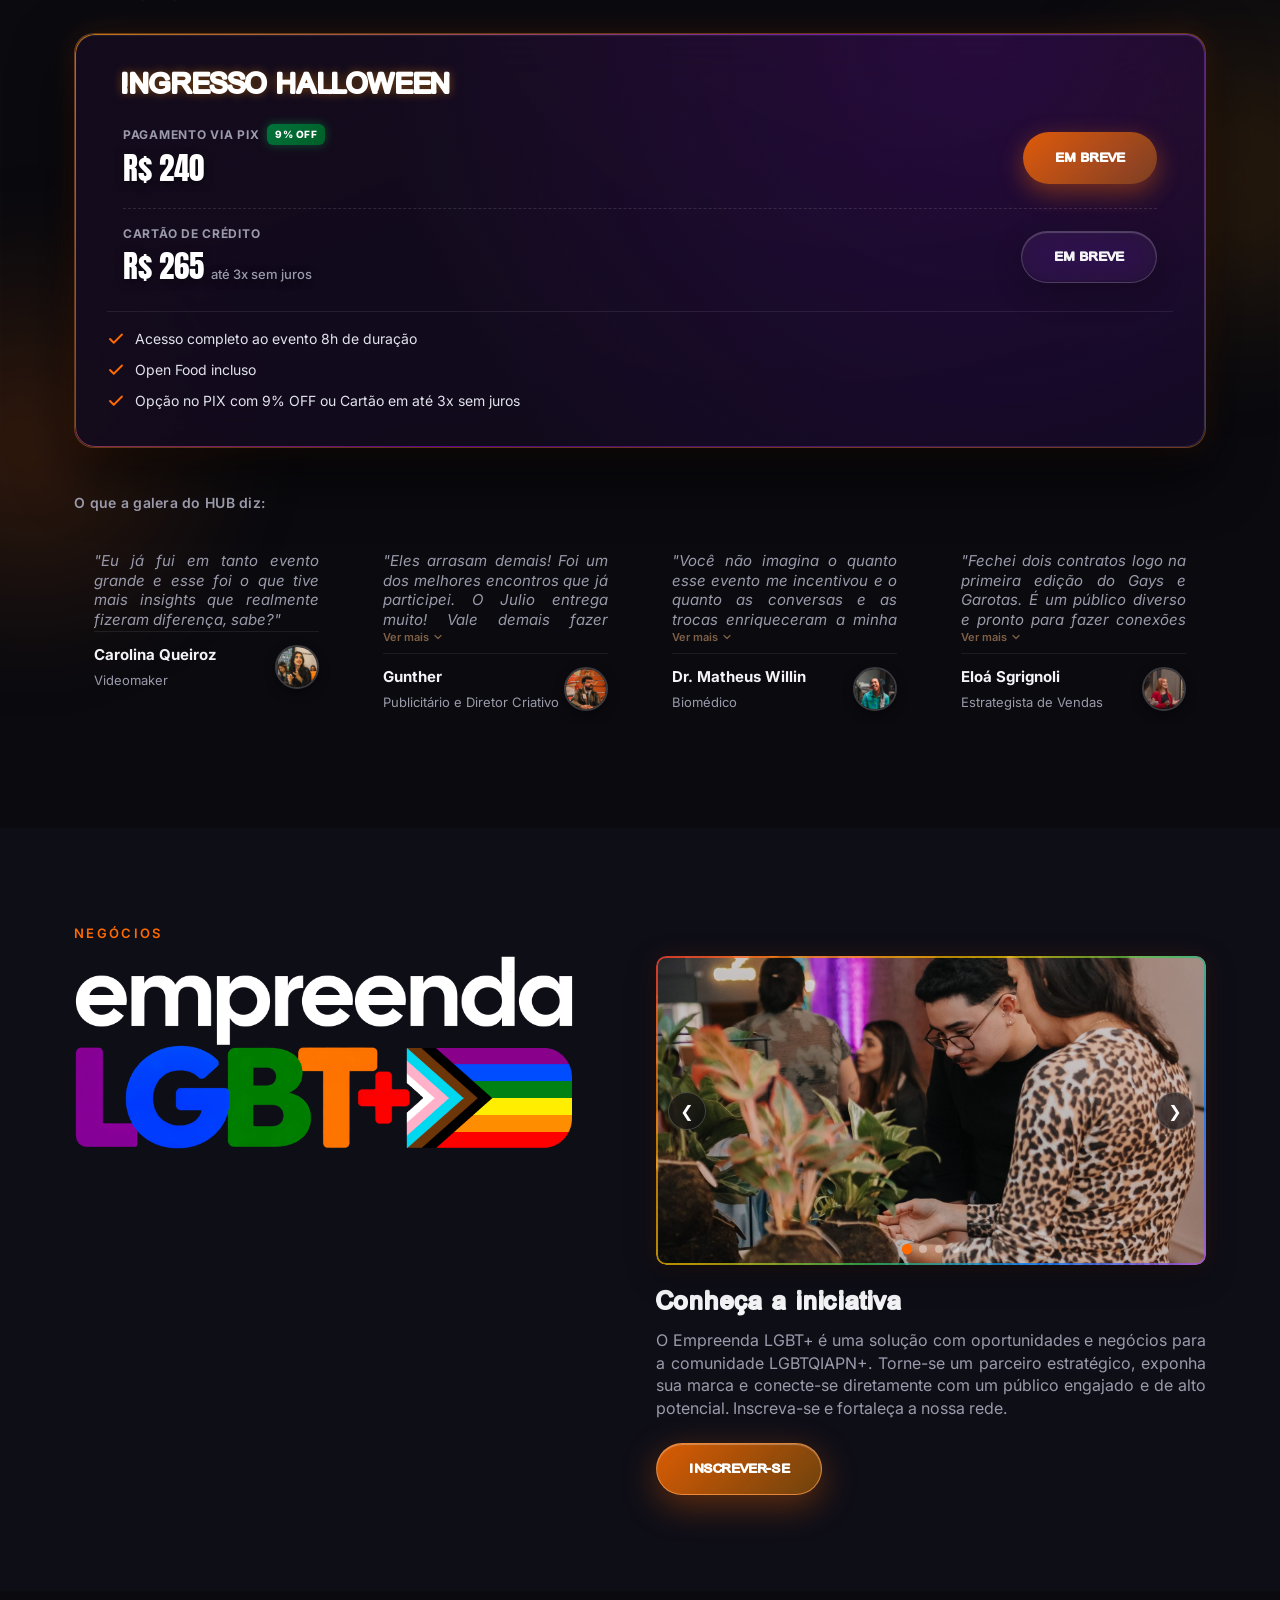
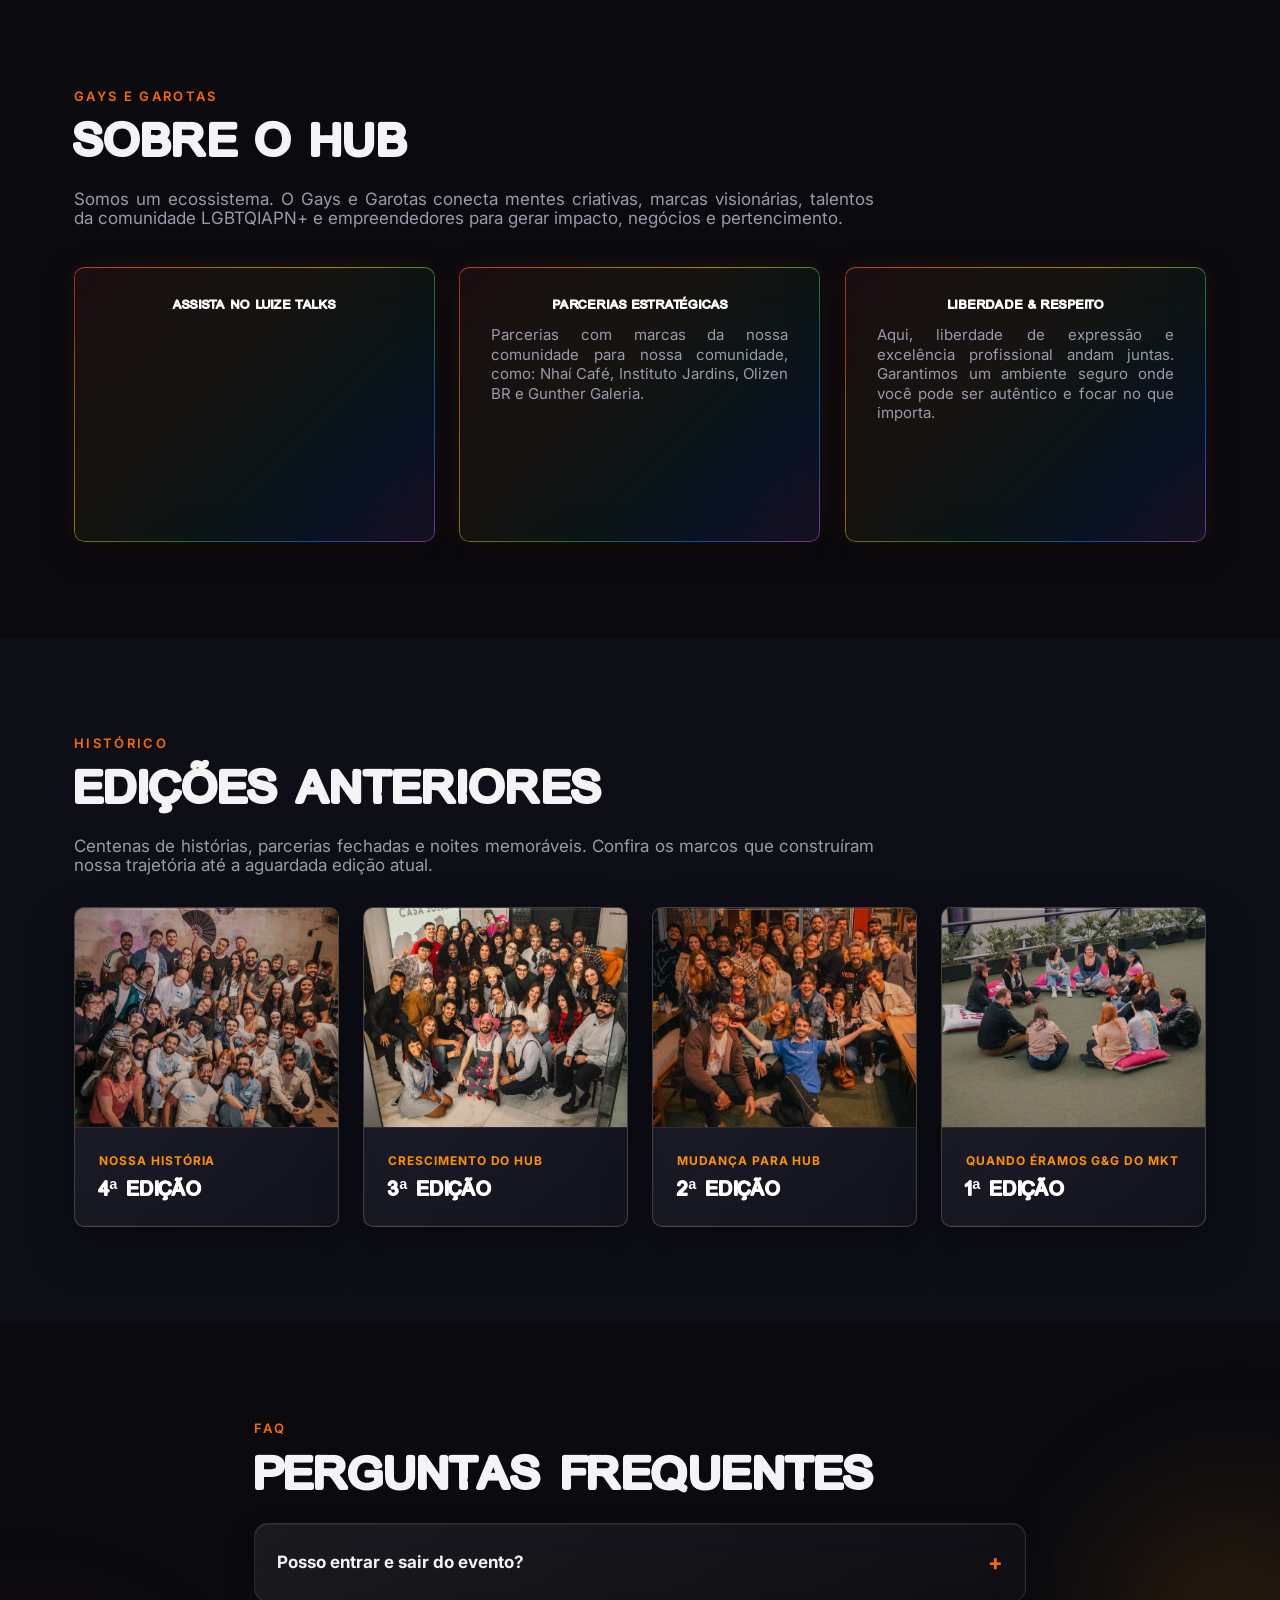
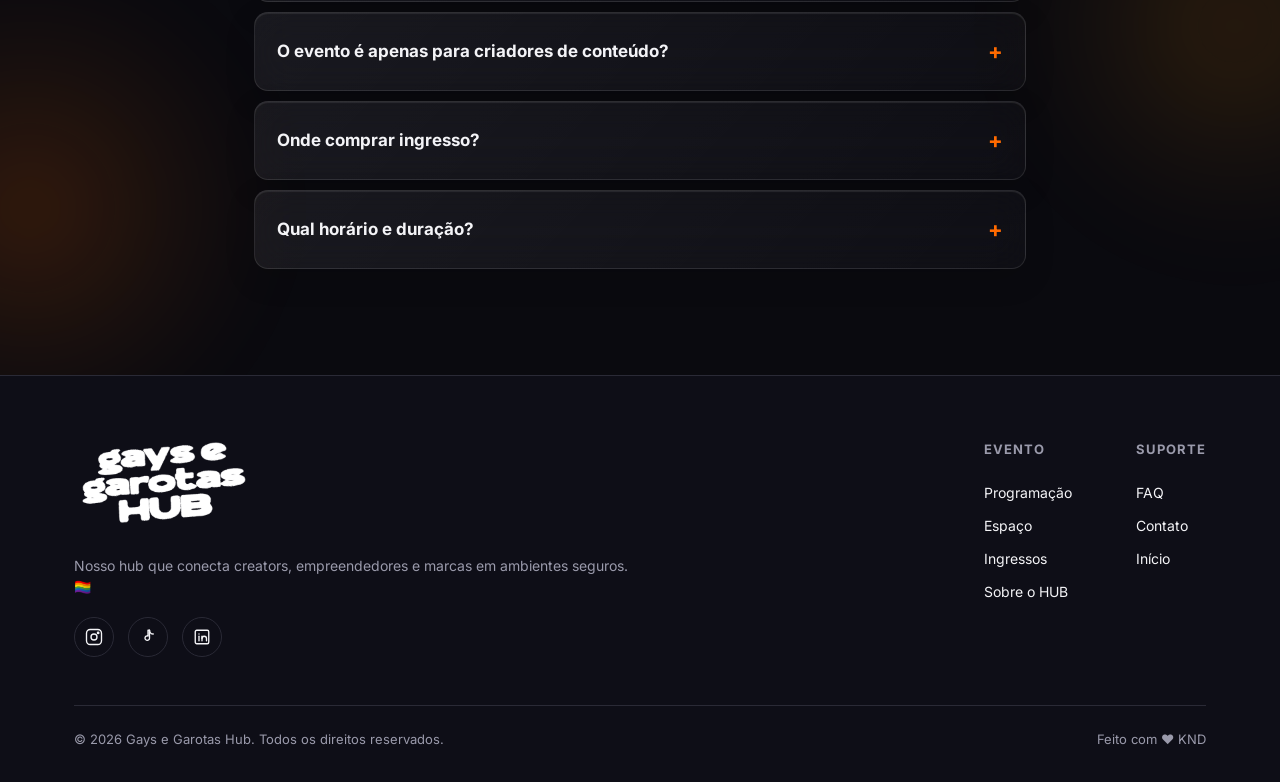
==== commit 6eb9871d: "Evento passa para gaysegarotas.com.br/evento (caminhos das imagens e fontes a partir da raiz); o end" ====
--- a/index.html
+++ b/index.html
@@ -1,3052 +1,23 @@
-<!DOCTYPE html>
-<html lang="pt-BR">
-<head>
-<!-- Google Tag Manager -->
-<script>(function(w,d,s,l,i){w[l]=w[l]||[];w[l].push({'gtm.start':
-new Date().getTime(),event:'gtm.js'});var f=d.getElementsByTagName(s)[0],
-j=d.createElement(s),dl=l!='dataLayer'?'&l='+l:'';j.async=true;j.src=
-'https://www.googletagmanager.com/gtm.js?id='+i+dl;f.parentNode.insertBefore(j,f);
-})(window,document,'script','dataLayer','GTM-5L49PL7L');</script>
-<!-- End Google Tag Manager -->
-
-<meta charset="UTF-8">
-<meta name="viewport" content="width=device-width, initial-scale=1.0, viewport-fit=cover">
-<title>Gays e Garotas Hub - Halloween</title>
-
-<!-- Google tag (gtag.js) -->
-<script async src="https://www.googletagmanager.com/gtag/js?id=G-MP4EDX1VMT"></script>
-<script>
-  window.dataLayer = window.dataLayer || [];
-  function gtag(){dataLayer.push(arguments);}
-  gtag('js', new Date());
-
-  gtag('config', 'G-MP4EDX1VMT');
-</script>
-
-<meta name="description" content="Participe do Gays e Garotas Hub - Halloween na Dilogia, Casa da Diversidade em São Paulo. O Gays e Garotas Hub oferece conexões reais para a comunidade LGBTQIAPN+, creators, empreendedores e networking. Garanta seu ingresso!">
-
-<!-- Open Graph / Redes Sociais -->
-<meta property="og:type" content="website">
-<meta property="og:url" content="https://gaysegarotas.com.br/">
-<meta property="og:title" content="Gays e Garotas Hub - Halloween">
-<meta property="og:description" content="Participe do Gays e Garotas Hub - Halloween na Dilogia, Casa da Diversidade em São Paulo. Conexões reais para a comunidade LGBTQIAPN+, creators, empreendedores e networking. Garanta seu ingresso!">
-<meta property="og:image" content="https://gaysegarotas.com.br/img/imgevento/evento.png">
-
-<!-- Twitter Cards -->
-<meta name="twitter:card" content="summary_large_image">
-<meta name="twitter:url" content="https://gaysegarotas.com.br/">
-<meta name="twitter:title" content="Gays e Garotas Hub - Halloween">
-<meta name="twitter:description" content="Participe do Gays e Garotas Hub - Halloween na Dilogia, Casa da Diversidade em São Paulo. Conexões reais para a comunidade LGBTQIAPN+, creators, empreendedores e networking. Garanta seu ingresso!">
-<meta name="twitter:image" content="https://gaysegarotas.com.br/img/imgevento/evento.png">
-
-<link rel="icon" type="image/png" sizes="32x32" href="favicon.png">
-<link rel="icon" type="image/png" sizes="16x16" href="favicon.png">
-<link rel="shortcut icon" href="favicon.png" type="image/png">
-<link rel="preload" href="BootzyTM.woff2" as="font" type="font/woff2" crossorigin>
-<link rel="preconnect" href="https://fonts.googleapis.com">
-<link rel="preconnect" href="https://fonts.gstatic.com" crossorigin>
-<link href="https://fonts.googleapis.com/css2?family=Anton&family=Creepster&family=Inter:wght@400;600;700;800&display=swap" rel="stylesheet">
-
-<!-- Schema de Evento -->
-<script type="application/ld+json">
-{
-  "@context": "https://schema.org",
-  "@type": "Event",
-  "name": "Gays e Garotas Hub - Halloween",
-  "startDate": "2026-10-31T14:00:00-03:00",
-  "endDate": "2026-10-31T22:00:00-03:00",
-  "eventAttendanceMode": "https://schema.org/OfflineEventAttendanceMode",
-  "eventStatus": "https://schema.org/EventPostponed",
-  "image": [
-    "https://gaysegarotas.com.br/img/imgevento/evento.png"
-  ],
-  "location": {
-    "@type": "Place",
-    "name": "Dilogia, Casa da Diversidade",
-    "address": {
-      "@type": "PostalAddress",
-      "streetAddress": "R. Conselheiro Carrão, 546 - Bela Vista",
-      "addressLocality": "São Paulo",
-      "addressRegion": "SP",
-      "postalCode": "01328-000",
-      "addressCountry": "BR"
-    }
-  },
-  "url": "https://gaysegarotas.com.br/",
-  "description": "O encontro oficial do Gays e Garotas Hub - Especial de Halloween que conecta creators, empreendedores e marcas em um ambiente seguro.",
-  "performer": [
-    { "@type": "Person", "name": "Julio Tuschi" },
-    { "@type": "Person", "name": "Eloá Sgrignoli" },
-    { "@type": "Person", "name": "Manuela Freitas" },
-    { "@type": "Person", "name": "Lyra Libero" },
-    { "@type": "Person", "name": "Vitor Manon" },
-    { "@type": "PerformingGroup", "name": "Kerodrama" }
-  ],
-  "offers": {
-    "@type": "Offer",
-    "price": "240.00",
-    "priceCurrency": "BRL",
-    "availability": "https://schema.org/InStock",
-    "validFrom": "2026-01-01"
-  },
-  "organizer": {
-    "@type": "Organization",
-    "name": "Gays e Garotas Hub",
-    "url": "https://gaysegarotas.com.br/"
-  }
-}
-</script>
-
-<style>
-/* ============================================================
-   1. FONTE CUSTOMIZADA
-   ============================================================ */
-@font-face {
-  font-family: 'BootzyTM';
-  src: url('BootzyTM.woff2') format('woff2');
-  font-weight: normal;
-  font-style: normal;
-  font-display: block;
-}
-
-/* ============================================================
-   2. VARIÁVEIS GLOBAIS
-   ============================================================ */
-:root {
-  --bg: #0a0a0f;
-  --bg-alt: #0e0e17;
-  --surface: #1a1a24;
-  --line: #2a2a36;
-  --text: #f4f4f7;
-  --muted: #9a9aab;
-  --accent: #ff6a00;
-  --accent-2: #ff9100;
-  --font-display: 'Anton', Impact, sans-serif;
-  --font-spooky: 'Creepster', cursive, sans-serif;
-  --font-body: 'Inter', system-ui, Arial, sans-serif;
-  --radius: 10px;
-  --container: 1180px;
-  --liquid-border: rgba(255,255,255,.18);
-  --liquid-shadow: 0 20px 50px rgba(0,0,0,.30), 0 5px 15px rgba(0,0,0,.18);
-  --header-h: 70px;
-}
-
-/* ============================================================
-   3. RESET
-   ============================================================ */
-*,
-*::before,
-*::after {
-  margin: 0;
-  padding: 0;
-  box-sizing: border-box;
-}
-html {
-  width: 100%;
-  min-height: 100%;
-  scroll-behavior: smooth;
-  -webkit-text-size-adjust: 100%;
-  text-size-adjust: 100%;
-  overflow-x: clip;
-}
-body {
-  width: 100%;
-  min-width: 0;
-  min-height: 100%;
-  background: var(--bg);
-  color: var(--text);
-  font-family: var(--font-body);
-  line-height: 1.5;
-  -webkit-font-smoothing: antialiased;
-  -moz-osx-font-smoothing: grayscale;
-  overflow-x: clip;
-}
-img {
-  display: block;
-  max-width: 100%;
-  height: auto;
-}
-a {
-  color: inherit;
-  text-decoration: none;
-  -webkit-tap-highlight-color: transparent;
-}
-ul {
-  list-style: none;
-}
-button, input, textarea, select {
-  font: inherit;
-}
-button {
-  -webkit-tap-highlight-color: transparent;
-}
-
-/* ============================================================
-   4. LAYOUT BASE / TIPOGRAFIA / BOTÕES
-   ============================================================ */
-.container {
-  max-width: var(--container);
-  margin: 0 auto;
-  padding: 0 24px;
-}
-.section {
-  padding: 96px 0;
-  position: relative;
-}
-.section-alt {
-  background: var(--bg-alt);
-}
-section[id]:not(.abertura) {
-  scroll-margin-top: 60px;
-}
-.bootzy {
-  font-family: 'BootzyTM', sans-serif !important;
-  color: inherit;
-}
-
-.spooky-text {
-  font-family: var(--font-spooky) !important;
-  font-size: clamp(60px, 10vw, 96px);
-  color: #ffbc82;
-  text-shadow: 0 0 12px rgba(255, 123, 0, 0.6), 0 0 25px rgba(255, 106, 0, 0.4);
-  letter-spacing: .02em;
-  text-transform: lowercase;
-}
-
-.eyebrow {
-  display: block;
-  font-size: 13px;
-  letter-spacing: .18em;
-  text-transform: uppercase;
-  color: var(--accent);
-  font-weight: 600;
-  margin-bottom: 12px;
-}
-h1, h2, h3 {
-  font-family: var(--font-display);
-  letter-spacing: .01em;
-  text-transform: uppercase;
-  line-height: 1.02;
-}
-h2 {
-  font-family: 'BootzyTM', sans-serif !important;
-  font-size: 52px;
-  letter-spacing: .08em;
-  margin-bottom: 20px;
-  line-height: 1;
-}
-.btn {
-  display: inline-flex;
-  align-items: center;
-  justify-content: center;
-  text-align: center;
-  white-space: nowrap;
-  gap: 8px;
-  min-height: 52px;
-  padding: 0 32px;
-  font-weight: 700;
-  font-size: 15px;
-  letter-spacing: .04em;
-  text-transform: uppercase;
-  border-radius: 999px;
-  border: 2px solid var(--accent);
-  background: var(--accent);
-  color: #0a0a0f;
-  cursor: pointer;
-  transition: transform .25s cubic-bezier(.22,1,.36,1), background .25s ease, border-color .25s ease, box-shadow .25s ease;
-  -webkit-appearance: none;
-  appearance: none;
-  line-height: 1;
-}
-.btn.bootzy { color: #fff !important; }
-.btn.outline { background: transparent; color: var(--text); border-color: var(--line); }
-.btn.outline.bootzy { color: var(--text) !important; }
-
-@media (hover: hover) and (pointer: fine) {
-  .btn {
-    position: relative;
-    overflow: hidden;
-    background: linear-gradient(135deg, rgba(255,255,255,.13), rgba(255,255,255,.045)) !important;
-    border: 1px solid rgba(255,255,255,.28) !important;
-    color: #fff !important;
-    backdrop-filter: blur(18px) saturate(160%);
-    -webkit-backdrop-filter: blur(18px) saturate(160%);
-    box-shadow: inset 0 1px 1px rgba(255,255,255,.22), inset 0 -1px 1px rgba(0,0,0,.10), 0 10px 30px rgba(0,0,0,.22);
-    transform: translateZ(0);
-    will-change: transform;
-    isolation: isolate;
-  }
-  .btn::before {
-    content: "";
-    position: absolute;
-    top: -50%;
-    left: -100%;
-    width: 55%;
-    height: 200%;
-    background: linear-gradient(90deg, transparent, rgba(255,255,255,.22), transparent);
-    transform: rotate(20deg);
-    transition: left .65s cubic-bezier(.22,1,.36,1);
-    pointer-events: none;
-  }
-  .btn:hover::before { left: 150%; }
-  .btn:hover {
-    transform: translateY(-3px) translateZ(0);
-    border-color: rgba(255,255,255,.45) !important;
-    background: linear-gradient(135deg, rgba(255,255,255,.18), rgba(255,255,255,.065)) !important;
-    box-shadow: inset 0 1px 1px rgba(255,255,255,.25), 0 15px 40px rgba(0,0,0,.30);
-  }
-  .btn:not(.outline) {
-    background: linear-gradient(135deg, rgba(255,106,0,.85), rgba(255,145,0,.40)) !important;
-    border-color: rgba(255,160,80,.70) !important;
-    box-shadow: inset 0 1px 1px rgba(255,255,255,.30), 0 10px 35px rgba(255,106,0,.35);
-  }
-  .btn:not(.outline):hover {
-    background: linear-gradient(135deg, rgba(255,120,10,.95), rgba(255,106,0,.50)) !important;
-    box-shadow: inset 0 1px 1px rgba(255,255,255,.40), 0 15px 45px rgba(255,106,0,.45);
-  }
-  .btn.outline {
-    background: rgba(255,255,255,.045) !important;
-    border-color: rgba(255,255,255,.18) !important;
-  }
-}
-
-/* ============================================================
-   5. ANIMAÇÕES DE ENTRADA
-   ============================================================ */
-.reveal {
-  opacity: 0;
-  transform: translateY(20px) translateZ(0);
-  transition: opacity .5s ease, transform .5s cubic-bezier(.22,1,.36,1);
-  will-change: opacity, transform;
-}
-.reveal.visible {
-  opacity: 1 !important;
-  transform: translateY(0) translateZ(0) !important;
-}
-
-@keyframes marquee-infinito {
-  from { transform: translate3d(0,0,0); }
-  to { transform: translate3d(-50%,0,0); }
-}
-@media (prefers-reduced-motion: reduce) {
-  html { scroll-behavior: auto; }
-  .reveal { opacity: 1 !important; transform: none !important; transition: none !important; }
-  .marquee-track { animation: none; }
-  .bat { animation: none !important; }
-}
-
-/* ============================================================
-   6. HEADER / NAVEGAÇÃO
-   ============================================================ */
-header {
-  position: fixed;
-  top: 0;
-  left: 0;
-  right: 0;
-  z-index: 100;
-  background: linear-gradient(135deg, rgba(10, 10, 15, 0.65), rgba(14, 14, 23, 0.45));
-  backdrop-filter: blur(22px) saturate(160%);
-  -webkit-backdrop-filter: blur(22px) saturate(160%);
-  border-bottom: 1px solid rgba(255, 255, 255, 0.12);
-  box-shadow: inset 0 1px 1px rgba(255, 255, 255, 0.15), 0 10px 30px rgba(0, 0, 0, 0.25);
-  transition: background .3s ease, border-color .3s ease;
-}
-.nav {
-  display: flex;
-  align-items: center;
-  justify-content: space-between;
-  padding: 14px 24px;
-  max-width: var(--container);
-  margin: 0 auto;
-  position: relative;
-}
-.logo-img {
-  height: 44px;
-  width: auto;
-  display: block;
-  transform: scale(1.15);
-  transform-origin: left center;
-}
-.nav-mobile-countdown { display: none; }
-.nav-links {
-  display: flex;
-  gap: 24px;
-  font-size: 14px;
-  font-weight: 600;
-  text-transform: uppercase;
-  letter-spacing: .04em;
-}
-.nav-links a {
-  color: var(--text);
-  transition: color .15s;
-  letter-spacing: .09em;
-}
-.nav-cta {
-  display: flex;
-  align-items: center;
-  gap: 16px;
-}
-.nav .btn {
-  min-height: 40px;
-  padding: 0 24px;
-  font-size: 13px;
-}
-.menu-toggle {
-  display: none;
-  background: none;
-  border: none;
-  color: var(--text);
-  font-size: 28px;
-  cursor: pointer;
-  padding: 0;
-}
-
-@media (max-width: 960px) {
-  .nav-mobile-countdown {
-    display: flex;
-    align-items: center;
-    position: absolute;
-    left: 50%;
-    transform: translateX(-50%);
-    gap: 5px;
-    font-family: var(--font-display);
-    color: #fff;
-  }
-  .nav-mobile-countdown .nav-cd-label {
-    font-family: 'BootzyTM', sans-serif;
-    font-size: 11px;
-    color: var(--text);
-    text-transform: uppercase;
-    letter-spacing: .05em;
-    margin-right: 2px;
-    position: relative;
-    top: 1px;
-  }
-  .nav-mobile-countdown .nav-cd-dias {
-    display: flex;
-    align-items: center;
-    justify-content: center;
-    width: 28px;
-    height: 28px;
-    border: 2px solid var(--accent-2);
-    border-radius: 40%;
-    font-size: 13px;
-    color: #fff;
-    box-shadow: 0 0 10px rgba(255,145,0,.4);
-  }
-  .nav-mobile-countdown .nav-cd-time {
-    font-size: 13px;
-    color: #fff;
-    letter-spacing: .02em;
-    line-height: 1;
-  }
-  .nav-mobile-countdown .nav-cd-sep {
-    color: #fff;
-    font-size: 12px;
-    margin: 0 -1px;
-    line-height: 1;
-  }
-  .nav-links {
-    position: fixed;
-    top: 68px;
-    left: 16px;
-    right: 16px;
-    border-radius: 16px;
-    background: linear-gradient(135deg, rgba(20, 20, 32, 0.82), rgba(10, 10, 18, 0.75));
-    backdrop-filter: blur(28px) saturate(180%);
-    -webkit-backdrop-filter: blur(28px) saturate(180%);
-    flex-direction: column;
-    padding: 32px 24px;
-    gap: 20px;
-    font-size: 16px;
-    border: 1px solid rgba(255, 255, 255, 0.15);
-    box-shadow: inset 0 1px 1px rgba(255, 255, 255, 0.2), 0 25px 50px rgba(0, 0, 0, 0.6);
-    transform: translateY(-180%);
-    opacity: 0;
-    transition: transform .35s cubic-bezier(.22,1,.36,1), opacity .35s ease-in-out;
-    z-index: 99;
-  }
-  .nav-links.open {
-    transform: translateY(0);
-    opacity: 1;
-  }
-  .menu-toggle { display: block; }
-  .nav .btn { display: none; }
-}
-
-/* ============================================================
-   7. HERO / ABERTURA
-   ============================================================ */
-.abertura {
-  position: relative;
-  min-height: 100vh;
-  min-height: 100svh;
-  display: flex;
-  flex-direction: column;
-  justify-content: flex-start;
-  padding-top: 110px;
-  padding-bottom: 130px;
-  overflow: hidden;
-  background-color: #20003a;
-  perspective: 1000px;
-  will-change: background-position;
-
-  background-image: 
-    linear-gradient(to bottom, transparent 70%, var(--bg-alt) 100%),
-    radial-gradient(1.5px 1.5px at 15vw 22vh, #ffffff, rgba(255,255,255,0)),
-    radial-gradient(10px 10px at 15vw 22vh, rgba(160, 211, 255, 0), rgba(13,6,26,0) 100%),
-    radial-gradient(2px 2px at 82vw 18vh, #ffe4cc00, rgba(255,255,255,0)),
-    radial-gradient(14px 14px at 82vw 18vh, rgba(255, 106, 0, 0), rgba(13,6,26,0) 100%),
-    radial-gradient(1.5px 1.5px at 48vw 62vh, #ffffff, rgba(255,255,255,0)),
-    radial-gradient(8px 8px at 48vw 62vh, rgba(255, 255, 255, 0), rgba(13,6,26,0) 100%),
-    radial-gradient(circle at 50% 30%, rgba(95, 3, 198, 0.55) 0%, rgba(13, 6, 26, 0.95) 70%),
-    radial-gradient(circle at 80% 20%, rgba(255, 106, 0, 0.18) 0%, transparent 45%);
-}
-
-.abertura::before {
-  content: "";
-  position: absolute;
-  top: 0;
-  left: 0;
-  width: 1px;
-  height: 1px;
-  background: transparent;
-  pointer-events: none;
-  z-index: 1;
-  will-change: transform;
-  transform: translateY(var(--stars-offset-before, 0px));
-
-  box-shadow: 
-    2vw 5vh rgba(255,255,255,0.8), 8vw 12vh rgba(255,255,255,0.4), 4vw 22vh rgba(255,255,255,0.9), 9vw 35vh rgba(255,255,255,0.3), 1vw 48vh rgba(255,255,255,0.85), 7vw 59vh rgba(255,255,255,0.25), 3vw 71vh rgba(255,255,255,0.9), 6vw 84vh rgba(255,255,255,0.5), 10vw 93vh rgba(255,255,255,0.7),
-    12vw 3vh rgba(255,255,255,0.3), 18vw 14vh rgba(255,255,255,0.95), 14vw 27vh rgba(255,255,255,0.2), 19vw 39vh rgba(255,255,255,0.8), 11vw 52vh rgba(255,255,255,0.4), 16vw 66vh rgba(255,255,255,0.9), 13vw 78vh rgba(255,255,255,0.3), 20vw 88vh rgba(255,255,255,0.85), 15vw 97vh rgba(255,255,255,0.5),
-    22vw 8vh rgba(255,255,255,0.9), 27vw 19vh rgba(255,255,255,0.35), 21vw 31vh rgba(255,255,255,0.8), 29vw 44vh rgba(255,255,255,0.2), 24vw 57vh rgba(255,255,255,0.95), 28vw 69vh rgba(255,255,255,0.4), 23vw 81vh rgba(255,255,255,0.7), 30vw 92vh rgba(255,255,255,0.3), 25vw 99vh rgba(255,255,255,0.85),
-    32vw 2vh rgba(255,255,255,0.4), 38vw 11vh rgba(255,255,255,0.9), 34vw 25vh rgba(255,255,255,0.25), 39vw 38vh rgba(255,255,255,0.8), 31vw 49vh rgba(255,255,255,0.5), 36vw 62vh rgba(255,255,255,0.9), 33vw 75vh rgba(255,255,255,0.3), 40vw 86vh rgba(255,255,255,0.85), 35vw 95vh rgba(255,255,255,0.2),
-    42vw 6vh rgba(255,255,255,0.9), 47vw 17vh rgba(255,255,255,0.4), 41vw 29vh rgba(255,255,255,0.75), 49vw 41vh rgba(255,255,255,0.3), 44vw 54vh rgba(255,255,255,0.95), 48vw 68vh rgba(255,255,255,0.5), 43vw 79vh rgba(255,255,255,0.8), 50vw 90vh rgba(255,255,255,0.2), 45vw 98vh rgba(255,255,255,0.85),
-    52vw 4vh rgba(255,255,255,0.3), 58vw 15vh rgba(255,255,255,0.9), 54vw 28vh rgba(255,255,255,0.4), 59vw 37vh rgba(255,255,255,0.8), 51vw 51vh rgba(255,255,255,0.25), 56vw 64vh rgba(255,255,255,0.95), 53vw 77vh rgba(255,255,255,0.35), 60vw 87vh rgba(255,255,255,0.8), 55vw 96vh rgba(255,255,255,0.5),
-    62vw 9vh rgba(255,255,255,0.85), 67vw 18vh rgba(255,255,255,0.2), 61vw 32vh rgba(255,255,255,0.9), 69vw 43vh rgba(255,255,255,0.4), 64vw 56vh rgba(255,255,255,0.8), 68vw 67vh rgba(255,255,255,0.3), 63vw 82vh rgba(255,255,255,0.95), 70vw 91vh rgba(255,255,255,0.5), 65vw 99vh rgba(255,255,255,0.75),
-    72vw 1vh rgba(255,255,255,0.4), 78vw 13vh rgba(255,255,255,0.85), 74vw 26vh rgba(255,255,255,0.25), 79vw 36vh rgba(255,255,255,0.9), 71vw 50vh rgba(255,255,255,0.3), 76vw 63vh rgba(255,255,255,0.8), 73vw 76vh rgba(255,255,255,0.45), 80vw 85vh rgba(255,255,255,0.9), 75vw 94vh rgba(255,255,255,0.2),
-    82vw 7vh rgba(255,255,255,0.8), 87vw 16vh rgba(255,255,255,0.35), 81vw 30vh rgba(255,255,255,0.9), 89vw 42vh rgba(255,255,255,0.2), 84vw 55vh rgba(255,255,255,0.85), 88vw 65vh rgba(255,255,255,0.4), 83vw 80vh rgba(255,255,255,0.95), 90vw 89vh rgba(255,255,255,0.3), 85vw 97vh rgba(255,255,255,0.75),
-    92vw 3vh rgba(255,255,255,0.5), 97vw 12vh rgba(255,255,255,0.8), 93vw 24vh rgba(255,255,255,0.25), 99vw 37vh rgba(255,255,255,0.9), 91vw 47vh rgba(255,255,255,0.35), 96vw 61vh rgba(255,255,255,0.85), 94vw 73vh rgba(255,255,255,0.4), 98vw 83vh rgba(255,255,255,0.9), 95vw 92vh rgba(255,255,255,0.3);
-}
-
-.abertura::after {
-  content: "";
-  position: absolute;
-  top: 0;
-  left: 0;
-  width: 2px;
-  height: 2px;
-  background: transparent;
-  pointer-events: none;
-  z-index: 1;
-  will-change: transform;
-  transform: translateY(var(--stars-offset-after, 0px));
-
-  box-shadow: 
-    5vw 18vh #ffd7b4, 17vw 43vh #ffffff, 26vw 74vh #ffffff, 37vw 15vh #ffd7b4, 46vw 82vh #ffffff, 57vw 23vh #d2e4ff, 66vw 71vh #ffd7b4, 77vw 34vh #ffffff, 86vw 88vh #ffffff, 93vw 53vh #ffd7b4,
-    13vw 87vh #d2e4ff, 28vw 29vh #ffffff, 44vw 93vh #ffffff, 62vw 11vh #ffd7b4, 79vw 61vh #ffffff, 91vw 19vh #d2e4ff, 10vw 40vh #ffffff, 33vw 60vh #ffd7b4, 55vw 80vh #ffffff, 72vw 20vh #d2e4ff;
-}
-
-/* ============================================================
-   7.1 MORCEGOS ANIMADOS
-   ============================================================ */
-.bat-layer {
-  position: absolute;
-  inset: 0;
-  pointer-events: none;
-  z-index: 2;
-  overflow: hidden;
-}
-
-.bat {
-  position: absolute;
-  width: 20px;
-  height: 10px;
-  fill: #10032c;
-  filter: drop-shadow(0 0 6px rgba(0,0,0,0.9));
-  will-change: transform, opacity;
-  opacity: 0;
-  transform-style: preserve-3d;
-  animation: batFly3D 4s cubic-bezier(0.25, 0.46, 0.45, 0.94) forwards;
-}
-
-.bat-wing-left, .bat-wing-right {
-  transform-origin: center center;
-  animation: batFlap 0.22s ease-in-out infinite alternate;
-}
-
-.bat-wing-left { transform-origin: 50% 50%; }
-.bat-wing-right { transform-origin: 50% 50%; }
-
-@keyframes batFlap {
-  0% { transform: scaleX(1) scaleY(1); }
-  100% { transform: scaleX(0.4) scaleY(1.3) rotate(8deg); }
-}
-
-@keyframes batFly3D {
-  0% {
-    opacity: 0;
-    transform: translate3d(var(--start-x), var(--start-y), -600px) scale(0.08) rotate(var(--rot));
-  }
-  15% {
-    opacity: 0.95;
-  }
-  85% {
-    opacity: 0.9;
-  }
-  100% {
-    opacity: 0;
-    transform: translate3d(var(--end-x), var(--end-y), 400px) scale(3.5) rotate(calc(var(--rot) + var(--drift-rot)));
-  }
-}
-
-.abertura-conteudo {
-  position: relative;
-  z-index: 3;
-  width: 100%;
-  max-width: var(--container);
-  margin: 0 auto;
-  padding: 0 24px;
-}
-.hero-logo-evento {
-  display: block;
-  max-width: 360px;
-  width: 100%;
-  height: auto;
-  margin: 0 auto 0px auto;
-}
-.abertura h1 {
-  line-height: .92;
-  white-space: nowrap;
-  margin-top: -10px !important;
-  text-align: center;
-}
-.abertura-subtitulo {
-  max-width: 590px;
-  margin-top: 10px;
-  color: var(--muted);
-  font-size: 18px;
-  line-height: 1.3;
-  margin-left: auto;
-  margin-right: auto;
-  text-align: center;
-}
-.abertura-acoes {
-  display: flex;
-  align-items: center;
-  justify-content: center;
-  gap: 16px;
-  margin-top: 20px;
-  flex-wrap: nowrap;
-}
-.abertura-datas {
-  display: block;
-  font-size: 15px;
-  color: #fff;
-  font-weight: 600;
-  letter-spacing: .02em;
-  margin-top: 40px;
-  margin-bottom: 10px;
-  text-align: center;
-}
-.countdown {
-  display: flex;
-  align-items: flex-start;
-  justify-content: center;
-  gap: 8px;
-  margin-top: 10px;
-  margin-bottom: 100px;
-  flex-wrap: wrap;
-  position: relative;
-  z-index: 10;
-}
-.relogio {
-  display: flex;
-  align-items: flex-start;
-  gap: 5px;
-}
-.bloco-tempo {
-  text-align: center;
-  min-width: 10px;
-}
-.separador,
-.countdown .num {
-  font-family: var(--font-display);
-  font-size: clamp(32px, 4vw, 48px);
-  color: #fff;
-  line-height: 1;
-  height: 80px;
-  display: flex;
-  align-items: center;
-  justify-content: center;
-}
-.relogio .separador {
-  margin-left: -3px;
-  margin-right: -3px;
-}
-.countdown .lbl {
-  font-size: 11px;
-  color: #fff;
-  text-transform: uppercase;
-  letter-spacing: .08em;
-  margin-top: 10px;
-}
-#cd-dias {
-  display: flex;
-  align-items: center;
-  justify-content: center;
-  width: 70px;
-  height: 70px;
-  border: 3px solid var(--accent-2);
-  border-radius: 40%;
-  margin: 9.4px auto;
-  box-shadow: 0 0 15px rgba(255,145,0,.3);
-}
-
-@media (min-width: 901px) {
-  .marquee { top: -48px; margin-bottom: 110px; }
-  .hero-logo-evento { max-width: 360px; margin-top: -34px; margin-bottom: 0px; }
-}
-@media (min-width: 601px) and (max-width: 1000px) {
-  .abertura { padding-top: 100px; padding-bottom: 130px; }
-  .hero-logo-evento { max-width: 360px; margin-top: -10px; }
-  .countdown { gap: 12px; }
-}
-@media (max-width: 600px) {
-  .abertura { min-height: auto !important; padding-top: 86px; padding-bottom: 130px; }
-  .abertura-conteudo { padding-left: 24px; padding-right: 24px; }
-  .hero-logo-evento { max-width: 383px; margin-bottom: 20px; }
-  .abertura h1 { white-space: normal; line-height: 1; }
-  .abertura-subtitulo { font-size: 14px; padding-bottom: 32px; }
-  .abertura-acoes { width: 100%; margin-top: 15px; gap: 12px; }
-  .abertura-acoes .btn { flex: 0 0 auto; min-height: 50px; }
-  .abertura-datas { margin-top: 24px; margin-bottom: 20px; }
-  .countdown { display: none !important; }
-  .marquee { top: -48px; }
-}
-
-/* ============================================================
-   8. MARQUEE
-   ============================================================ */
-.marquee {
-  position: relative;
-  top: 0;
-  margin-top: 50px;
-  background: #0a0a0f;
-  color: #0a0a0f;
-  overflow: hidden;
-  white-space: nowrap;
-  border-top: 1px solid #0a0a0f;
-  border-bottom: 1px solid #0a0a0f;
-}
-.marquee-track {
-  display: flex;
-  width: max-content;
-  animation: marquee-infinito 120s linear infinite;
-  will-change: transform;
-}
-.marquee-group {
-  display: flex;
-  flex-shrink: 0;
-  align-items: center;
-}
-.marquee-track span {
-  font-family: 'BootzyTM', sans-serif !important;
-  font-size: 18px;
-  text-transform: uppercase;
-  display: inline-flex;
-  align-items: center;
-  gap: 40px;
-  padding-right: 40px;
-  flex-shrink: 0;
-  color: #fff !important;
-}
-.marquee-track span img {
-  width: 20px;
-  height: 20px;
-  object-fit: contain;
-  flex-shrink: 0;
-}
-
-/* ============================================================
-   9. PROGRAMAÇÃO (DESKTOP GRID / MOBILE CARROSSEL)
-   ============================================================ */
-#programacao {
-  margin-top: 0 !important;
-  border-top: none !important;
-}
-
-/* Grid base para Desktop */
-.prog-list {
-  display: grid;
-  grid-template-columns: repeat(auto-fit, minmax(240px, 1fr));
-  gap: 16px;
-  margin-top: 24px;
-}
-
-.prog-item {
-  position: relative;
-  background: rgba(255, 255, 255, 0.04);
-  border: 1px solid rgba(255, 255, 255, 0.12);
-  border-radius: 16px;
-  overflow: hidden;
-  padding: 18px 16px;
-  display: flex;
-  align-items: flex-start;
-  box-shadow: 0 10px 30px rgba(0, 0, 0, 0.3);
-  
-  opacity: 0;
-  transform: translateY(20px) translateZ(0);
-  transition: opacity 0.4s ease, transform 0.4s cubic-bezier(.22,1,.36,1);
-  will-change: opacity, transform;
-}
-
-.prog-item.visible {
-  opacity: 1 !important;
-  transform: translateY(0) translateZ(0) !important;
-}
-
-.prog-item::before {
-  content: "";
-  position: absolute;
-  top: 0;
-  left: 0;
-  width: 4px;
-  height: 100%;
-  background: linear-gradient(180deg, #9500ff, #e100ff00);
-  opacity: 0.8;
-}
-
-.prog-header-left {
-  display: flex;
-  flex-direction: column;
-  align-items: flex-start;
-  gap: 10px;
-  flex: 1;
-}
-
-.prog-time {
-  font-family: var(--font-display);
-  font-size: 16px;
-  color: var(--accent-2);
-  letter-spacing: .05em;
-  background: rgba(255, 145, 0, 0.1);
-  padding: 4px 10px;
-  border-radius: 999px;
-  border: 1px solid rgba(255, 145, 0, 0.25);
-  white-space: nowrap;
-}
-
-.prog-title {
-  font-family: var(--font-body);
-  font-size: 14px;
-  font-weight: 600;
-  color: #fff;
-  line-height: 1.35;
-  text-transform: none;
-  letter-spacing: 0;
-}
-
-/* Comportamento responsivo para Mobile (passar pro lado) */
-@media (max-width: 600px) {
-  .prog-scroll {
-    position: relative;
-    margin-right: -24px;
-  }
-  .prog-scroll::after {
-    content: "";
-    position: absolute;
-    top: 0;
-    right: -1px;
-    width: 120px;
-    height: 100%;
-    pointer-events: none;
-    background: linear-gradient(to right, rgba(14,14,23,0), rgba(14,14,23,1));
-    z-index: 10;
-  }
-  .prog-list {
-    display: flex !important;
-    flex-wrap: nowrap !important;
-    overflow-x: auto;
-    overflow-y: hidden;
-    gap: 16px;
-    padding-right: 55px;
-    margin-top: 0;
-    -webkit-overflow-scrolling: touch;
-    scroll-snap-type: x mandatory;
-    scrollbar-width: none;
-  }
-  .prog-list::-webkit-scrollbar {
-    display: none;
-  }
-  .prog-item {
-    flex: 0 0 50%;
-    min-width: 54%;
-    scroll-snap-align: start;
-    padding: 34px 18px;
-  }
-  .prog-time { font-size: 14px; padding: 3px 8px; }
-  .prog-title { font-size: 13px; }
-}
-
-/* ============================================================
-   10. SEÇÃO EXPERIÊNCIA
-   ============================================================ */
-.titulo-anos2000 {
-  font-family: 'BootzyTM', sans-serif !important;
-  font-size: 52px !important;
-  font-weight: normal !important;
-  letter-spacing: 0 !important;
-  line-height: .92 !important;
-  text-transform: none !important;
-}
-.experiencia-conteudo {
-  display: grid;
-  grid-template-columns: 1fr 1.1fr;
-  gap: 40px;
-  align-items: center;
-}
-.experiencia-texto {
-  display: flex;
-  flex-direction: column;
-  justify-content: center;
-}
-.experiencia-texto h3 {
-  font-family: 'BootzyTM', sans-serif !important;
-  font-size: 34px;
-  letter-spacing: .08em !important;
-  line-height: 1.15;
-  text-transform: none;
-  margin-bottom: 20px;
-  margin-top: 30px;
-}
-.experiencia-texto p {
-  color: var(--muted);
-  font-size: 16px;
-  line-height: 1.4;
-  margin-bottom: 26px;
-  text-align: justify;
-}
-.experiencia-card span {
-  display: block;
-  margin-top: 8px;
-  text-align: justify;
-  hyphens: auto;
-  line-height: 1.2;
-  font-size: 12px;
-  color: var(--muted);
-}
-.experiencia-texto .btn {
-  padding: 0 24px;
-  font-size: 13px;
-  width: fit-content;
-  align-self: flex-start;
-}
-.experiencia-cards {
-  display: grid;
-  grid-template-columns: repeat(4, 1fr);
-  gap: 12px;
-  margin-bottom: 30px;
-}
-.experiencia-card img {
-  margin-bottom: 12px;
-}
-.experiencia-card {
-  position: relative;
-  border: 1px solid var(--liquid-border);
-  background: linear-gradient(135deg, rgba(255,255,255,.075), rgba(255,255,255,.025));
-  border-radius: var(--radius);
-  padding: 18px;
-  overflow: hidden;
-  box-shadow: inset 0 1px 1px rgba(255,255,255,.16), inset 0 -1px 1px rgba(255,255,255,.035), var(--liquid-shadow);
-  backdrop-filter: blur(22px) saturate(145%);
-  -webkit-backdrop-filter: blur(22px) saturate(145%);
-  isolation: isolate;
-  transform: translateZ(0);
-}
-.experiencia-card.reveal {
-  transition: opacity 1.2s cubic-bezier(.22,1,.36,1), transform 1.2s cubic-bezier(.22,1,.36,1) !important;
-}
-.experiencia-card::before {
-  content: "";
-  position: absolute;
-  top: 1px;
-  left: 10px;
-  right: 10px;
-  height: 1px;
-  background: linear-gradient(90deg, transparent, rgba(255,255,255,.38), rgba(255,255,255,.15), transparent);
-  opacity: .8;
-  z-index: 20;
-  pointer-events: none;
-}
-.experiencia-card::after {
-  content: "";
-  position: absolute;
-  width: 55%;
-  height: 220%;
-  top: -60%;
-  left: -70%;
-  background: linear-gradient(90deg, transparent 0%, rgba(255,255,255,.035) 45%, rgba(255,255,255,.10) 50%, rgba(255,255,255,.025) 55%, transparent 100%);
-  transform: rotate(18deg);
-  pointer-events: none;
-  opacity: .55;
-  transition: left .8s cubic-bezier(.22,1,.36,1), opacity .4s ease;
-  z-index: 15;
-}
-.experiencia-card:hover {
-  transform: translateY(-5px) translateZ(0);
-  border-color: rgba(255,255,255,.30);
-  background: linear-gradient(135deg, rgba(255,255,255,.12), rgba(255,255,255,.045));
-  box-shadow: inset 0 1px 1px rgba(255,255,255,.20), 0 25px 60px rgba(0,0,0,.38), 0 0 35px rgba(255,106,0,.15);
-}
-.experiencia-card:hover::after {
-  left: 145%;
-  opacity: .85;
-}
-
-@media (min-width: 601px) and (max-width: 1000px) {
-  .experiencia-cards { grid-template-columns: repeat(2, 1fr); gap: 12px; margin-bottom: 30px; }
-}
-@media (max-width: 800px) {
-  .experiencia-conteudo { grid-template-columns: 1fr; gap: 28px; }
-  .experiencia-texto h3 { font-size: 28px; }
-  .experiencia-texto p { font-size: 15px; }
-}
-@media (max-width: 600px) {
-  .btn::before { display: none !important; }
-  .experiencia-card::after, .ambiente-card::after, .sobre-card::after, .edicao-card::after, .ticket-card::after { display: none !important; }
-  .experiencia-scroll { position: relative; margin-right: -22px; }
-  .experiencia-scroll::after {
-    content: "";
-    position: absolute;
-    top: 0;
-    right: -1px;
-    width: 120px;
-    height: 100%;
-    pointer-events: none;
-    background: linear-gradient(to right, rgba(10,10,15,0), rgba(10,10,15,1));
-    z-index: 10;
-  }
-  .experiencia-cards {
-    display: flex !important;
-    flex-wrap: nowrap !important;
-    overflow-x: auto;
-    overflow-y: hidden;
-    gap: 16px;
-    padding-right: 55px;
-    -webkit-overflow-scrolling: touch;
-    scroll-snap-type: x mandatory;
-    scrollbar-width: none;
-  }
-  .experiencia-cards::-webkit-scrollbar { display: none; }
-  .experiencia-card {
-    flex: 0 0 84%;
-    min-width: 84%;
-    scroll-snap-align: start;
-    padding: 18px;
-    margin: 0;
-  }
-  .experiencia-card, .experiencia-card:hover {
-    transform: none;
-    background: linear-gradient(135deg, rgba(255,255,255,.075), rgba(255,255,255,.025));
-    border-color: var(--liquid-border);
-    box-shadow: inset 0 1px 1px rgba(255,255,255,.16), inset 0 -1px 1px rgba(255,255,255,.035), 0 12px 30px rgba(0,0,0,.22);
-  }
-  .experiencia-card, .ticket-card, .faq-item, .back-to-top {
-    -webkit-backdrop-filter: blur(18px) saturate(140%);
-    backdrop-filter: blur(18px) saturate(140%);
-  }
-}
-@media (max-width: 500px) {
-  .experiencia-cards { grid-template-columns: 1fr; }
-  .experiencia-texto h3 { font-size: 25px; }
-}
-
-/* ============================================================
-   11. SEÇÃO ESPAÇO
-   ============================================================ */
-.ambiente-grid {
-  display: grid;
-  grid-template-columns: repeat(auto-fit, minmax(260px, 1fr));
-  gap: 24px;
-}
-.ambiente-card {
-  position: relative;
-  background: linear-gradient(
-    135deg,
-    rgba(255, 59, 48, 0.08) 0%,
-    rgba(255, 149, 0, 0.06) 20%,
-    rgba(255, 204, 0, 0.05) 40%,
-    rgba(52, 199, 89, 0.06) 60%,
-    rgba(0, 122, 255, 0.08) 80%,
-    rgba(175, 82, 222, 0.09) 100%
-  );
-  border-radius: var(--radius);
-  overflow: hidden;
-  box-shadow: inset 0 1px 1px rgba(255, 255, 255, 0.2), 0 10px 30px rgba(0, 0, 0, 0.4), 0 0 25px rgba(255, 106, 0, 0.12);
-  backdrop-filter: blur(22px) saturate(160%);
-  -webkit-backdrop-filter: blur(22px) saturate(160%);
-  isolation: isolate;
-  transform: translateZ(0);
-  transition: opacity 1.2s cubic-bezier(0.25, 1, 0.5, 1), transform 0.4s cubic-bezier(0.22, 1, .36, 1), background 0.4s ease, box-shadow 0.4s ease;
-}
-.ambiente-card::before {
-  content: "";
-  position: absolute;
-  inset: 0;
-  border-radius: var(--radius);
-  padding: 1px;
-  background: linear-gradient(
-    135deg,
-    rgba(255, 59, 48, 0.6),
-    rgba(255, 149, 0, 0.5),
-    rgba(255, 204, 0, 0.5),
-    rgba(52, 199, 89, 0.5),
-    rgba(0, 122, 255, 0.6),
-    rgba(175, 82, 222, 0.6)
-  );
-  -webkit-mask: linear-gradient(#fff 0 0) content-box, linear-gradient(#fff 0 0);
-  mask: linear-gradient(#fff 0 0) content-box, linear-gradient(#fff 0 0);
-  -webkit-mask-composite: xor;
-  mask-composite: exclude;
-  pointer-events: none;
-  z-index: 20;
-}
-.ambiente-card::after {
-  content: "";
-  position: absolute;
-  width: 55%;
-  height: 220%;
-  top: -60%;
-  left: -70%;
-  background: linear-gradient(90deg, transparent 0%, rgba(255, 255, 255, 0.035) 45%, rgba(255, 255, 255, 0.15) 50%, rgba(255, 255, 255, 0.025) 55%, transparent 100%);
-  transform: rotate(18deg);
-  pointer-events: none;
-  opacity: .55;
-  transition: left .8s cubic-bezier(.22,1,.36,1), opacity .4s ease;
-  z-index: 15;
-}
-.ambiente-card:hover {
-  transform: translateY(-5px) translateZ(0);
-  background: linear-gradient(
-    135deg,
-    rgba(255, 59, 48, 0.15) 0%,
-    rgba(255, 149, 0, 0.12) 20%,
-    rgba(255, 204, 0, 0.10) 40%,
-    rgba(52, 199, 89, 0.12) 60%,
-    rgba(0, 122, 255, 0.15) 80%,
-    rgba(175, 82, 222, 0.18) 100%
-  );
-  box-shadow: inset 0 1px 1px rgba(255, 255, 255, 0.35), 0 25px 60px rgba(0, 0, 0, 0.5), 0 0 40px rgba(255, 145, 0, 0.2);
-}
-.ambiente-card:hover::after { left: 145%; opacity: .95; }
-.ambiente-foto {
-  width: 100%;
-  height: 240px;
-  object-fit: cover;
-  object-position: center;
-  display: block;
-}
-.ambiente-info {
-  padding: 24px 22px;
-  display: flex;
-  align-items: center;
-  justify-content: center;
-  min-height: 60px;
-  box-sizing: border-box;
-  text-align: center;
-}
-.ambiente-info h3 {
-  font-family: 'BootzyTM', sans-serif !important;
-  font-size: 18px;
-  letter-spacing: .06em !important;
-  text-transform: uppercase;
-  color: #fff;
-  transform: rotate(-3deg);
-  display: inline-block;
-  line-height: 1;
-  margin: 0;
-  text-align: center;
-}
-
-@media (max-width: 600px) {
-  .ambiente-scroll { position: relative; margin-right: -24px; }
-  .ambiente-scroll::after {
-    content: "";
-    position: absolute;
-    top: 0;
-    right: -1px;
-    width: 120px;
-    height: 100%;
-    pointer-events: none;
-    background: linear-gradient(to right, rgba(14,14,23,0), rgba(14,14,23,1));
-    z-index: 10;
-  }
-  .ambiente-grid {
-    display: flex !important;
-    flex-wrap: nowrap !important;
-    overflow-x: auto;
-    overflow-y: hidden;
-    gap: 16px;
-    padding-right: 55px;
-    -webkit-overflow-scrolling: touch;
-    scroll-snap-type: x mandatory;
-    scrollbar-width: none;
-  }
-  .ambiente-grid::-webkit-scrollbar { display: none; }
-  .ambiente-card { flex: 0 0 84%; min-width: 90%; scroll-snap-align: start; transform: none !important; }
-}
-
-/* ============================================================
-   12. SEÇÃO EMPREENDA LGBT+ (COM CARROSSEL DE FOTOS)
-   ============================================================ */
-.empreenda-content {
-  display: grid;
-  grid-template-columns: 1fr 1fr;
-  gap: 32px;
-  align-items: start;
-}
-.empreenda-left { display: flex; flex-direction: column; }
-.empreenda-right { display: flex; flex-direction: column; gap: 24px; }
-
-/* Wrapper e container do Carrossel */
-.empreenda-slider-wrapper {
-  position: relative;
-  border-radius: var(--radius);
-  overflow: hidden;
-  background: rgba(255, 255, 255, 0.05);
-  box-shadow: inset 0 1px 1px rgba(255, 255, 255, 0.2), 0 10px 30px rgba(0, 0, 0, 0.4), 0 0 25px rgba(255, 106, 0, 0.12);
-  backdrop-filter: blur(22px) saturate(160%);
-  -webkit-backdrop-filter: blur(22px) saturate(160%);
-}
-.empreenda-slider-wrapper::before {
-  content: "";
-  position: absolute;
-  inset: 0;
-  border-radius: var(--radius);
-  padding: 2px;
-  background: linear-gradient(
-    135deg,
-    rgba(255, 59, 48, 0.8),
-    rgba(255, 149, 0, 0.7),
-    rgba(255, 204, 0, 0.7),
-    rgba(52, 199, 89, 0.7),
-    rgba(0, 122, 255, 0.8),
-    rgba(175, 82, 222, 0.8)
-  );
-  -webkit-mask: linear-gradient(#fff 0 0) content-box, linear-gradient(#fff 0 0);
-  mask: linear-gradient(#fff 0 0) content-box, linear-gradient(#fff 0 0);
-  -webkit-mask-composite: xor;
-  mask-composite: exclude;
-  pointer-events: none;
-  z-index: 20;
-}
-.empreenda-slider {
-  display: flex;
-  overflow-x: auto;
-  scroll-snap-type: x mandatory;
-  scroll-behavior: smooth;
-  -webkit-overflow-scrolling: touch;
-  scrollbar-width: none;
-}
-.empreenda-slider::-webkit-scrollbar { display: none; }
-.empreenda-slide {
-  flex: 0 0 100%;
-  width: 100%;
-  scroll-snap-align: start;
-}
-.empreenda-slide img {
-  width: 100%;
-  display: block;
-  aspect-ratio: 16 / 9;
-  object-fit: cover;
-  border-radius: var(--radius);
-}
-
-/* Controles do Carrossel */
-.slider-btn {
-  position: absolute;
-  top: 50%;
-  transform: translateY(-50%);
-  z-index: 25;
-  background: rgba(10, 10, 15, 0.6);
-  color: #fff;
-  border: 1px solid rgba(255, 255, 255, 0.2);
-  width: 38px;
-  height: 38px;
-  border-radius: 50%;
-  display: flex;
-  align-items: center;
-  justify-content: center;
-  cursor: pointer;
-  transition: background 0.2s, border-color 0.2s, transform 0.2s;
-  backdrop-filter: blur(8px);
-}
-.slider-btn:hover {
-  background: rgba(255, 106, 0, 0.8);
-  border-color: rgba(255, 255, 255, 0.5);
-}
-.slider-btn.prev { left: 12px; }
-.slider-btn.next { right: 12px; }
-
-.slider-dots {
-  position: absolute;
-  bottom: 12px;
-  left: 50%;
-  transform: translateX(-50%);
-  display: flex;
-  gap: 8px;
-  z-index: 25;
-}
-.slider-dot {
-  width: 8px;
-  height: 8px;
-  border-radius: 50%;
-  background: rgba(255, 255, 255, 0.4);
-  border: none;
-  cursor: pointer;
-  padding: 0;
-  transition: background 0.3s, transform 0.3s;
-}
-.slider-dot.active {
-  background: var(--accent);
-  transform: scale(1.3);
-}
-
-.empreenda-logo img {
-  width: 100%;
-  max-width: 500px;
-  display: block;
-  object-fit: contain;
-}
-.empreenda-text h3 {
-  font-family: 'BootzyTM' !important;
-  font-size: 28px;
-  letter-spacing: .07em !important;
-  line-height: 1;
-  text-transform: none;
-  margin-bottom: 12px;
-  text-align: left;
-}
-.empreenda-text p {
-  color: var(--muted);
-  font-size: 16px;
-  line-height: 1.4;
-  text-align: justify !important;
-  hyphens: auto !important;
-}
-
-@media (max-width: 600px) {
-  .empreenda-content { grid-template-columns: 1fr; gap: 20px; }
-  .empreenda-logo img { width: 50%; margin: 0 0 20px 0; }
-  .empreenda-text h3 { text-align: center; }
-  .empreenda-text p { max-width: 100%; font-size: 16px !important; line-height: 1.2 !important; margin: 0; }
-  .slider-btn { width: 32px; height: 32px; }
-}
-
-/* ============================================================
-   13. SEÇÃO SOBRE O HUB
-   ============================================================ */
-.sobre-grid {
-  display: grid;
-  grid-template-columns: repeat(3, 1fr);
-  gap: 24px;
-  margin-top: 32px;
-}
-.sobre-card {
-  position: relative;
-  background: linear-gradient(
-    135deg,
-    rgba(255, 59, 48, 0.08) 0%,
-    rgba(255, 149, 0, 0.06) 20%,
-    rgba(255, 204, 0, 0.05) 40%,
-    rgba(52, 199, 89, 0.06) 60%,
-    rgba(0, 122, 255, 0.08) 80%,
-    rgba(175, 82, 222, 0.09) 100%
-  );
-  border-radius: var(--radius);
-  padding: 32px;
-  display: flex;
-  flex-direction: column;
-  gap: 12px;
-  overflow: hidden;
-  box-shadow: inset 0 1px 1px rgba(255, 255, 255, 0.2), 0 10px 30px rgba(0, 0, 0, 0.4), 0 0 25px rgba(255, 106, 0, 0.12);
-  backdrop-filter: blur(22px) saturate(160%);
-  -webkit-backdrop-filter: blur(22px) saturate(160%);
-  isolation: isolate;
-  transform: translateZ(0);
-  transition: opacity 1.2s cubic-bezier(0.25, 1, 0.5, 1), transform 0.4s cubic-bezier(0.22, 1, .36, 1), background 0.4s ease, box-shadow 0.4s ease;
-}
-.sobre-card::before {
-  content: "";
-  position: absolute;
-  inset: 0;
-  border-radius: var(--radius);
-  padding: 1px;
-  background: linear-gradient(
-    135deg,
-    rgba(255, 59, 48, 0.6),
-    rgba(255, 149, 0, 0.5),
-    rgba(255, 204, 0, 0.5),
-    rgba(52, 199, 89, 0.5),
-    rgba(0, 122, 255, 0.6),
-    rgba(175, 82, 222, 0.6)
-  );
-  -webkit-mask: linear-gradient(#fff 0 0) content-box, linear-gradient(#fff 0 0);
-  mask: linear-gradient(#fff 0 0) content-box, linear-gradient(#fff 0 0);
-  -webkit-mask-composite: xor;
-  mask-composite: exclude;
-  pointer-events: none;
-  z-index: 20;
-}
-.sobre-card::after {
-  content: "";
-  position: absolute;
-  width: 55%;
-  height: 220%;
-  top: -60%;
-  left: -70%;
-  background: linear-gradient(90deg, transparent 0%, rgba(255, 255, 255, 0.035) 45%, rgba(255, 255, 255, 0.15) 50%, rgba(255, 255, 255, 0.025) 55%, transparent 100%);
-  transform: rotate(18deg);
-  pointer-events: none;
-  opacity: .55;
-  transition: left .8s cubic-bezier(.22,1,.36,1), opacity .4s ease;
-  z-index: 15;
-}
-.sobre-card:hover {
-  transform: translateY(-5px) translateZ(0);
-  background: linear-gradient(
-    135deg,
-    rgba(255, 59, 48, 0.15) 0%,
-    rgba(255, 149, 0, 0.12) 20%,
-    rgba(255, 204, 0, 0.10) 40%,
-    rgba(52, 199, 89, 0.12) 60%,
-    rgba(0, 122, 255, 0.15) 80%,
-    rgba(175, 82, 222, 0.18) 100%
-  );
-  box-shadow: inset 0 1px 1px rgba(255, 255, 255, 0.35), 0 25px 60px rgba(0, 0, 0, 0.5), 0 0 40px rgba(255, 145, 0, 0.2);
-}
-.sobre-card:hover::after { left: 145%; opacity: .95; }
-.sobre-card h3 {
-  font-family: 'BootzyTM', sans-serif;
-  font-size: 14px;
-  letter-spacing: .06em;
-  color: #fff;
-  max-width: 100%;
-  text-align: center;
-}
-.sobre-card p {
-  color: var(--muted);
-  font-size: 15px;
-  line-height: 1.3;
-  text-align: justify;
-  hyphens: auto;
-}
-
-@media (max-width: 600px) {
-  .sobre-scroll { position: relative; margin-right: -24px; }
-  .sobre-scroll::after {
-    content: "";
-    position: absolute;
-    top: 0;
-    right: -1px;
-    width: 120px;
-    height: 100%;
-    pointer-events: none;
-    background: linear-gradient(to right, rgba(10,10,15,0), rgba(10,10,15,1));
-    z-index: 10;
-  }
-  .sobre-grid {
-    display: flex !important;
-    flex-wrap: nowrap !important;
-    overflow-x: auto;
-    overflow-y: hidden;
-    gap: 16px;
-    padding-right: 55px;
-    -webkit-overflow-scrolling: touch;
-    scroll-snap-type: x mandatory;
-    scrollbar-width: none;
-  }
-  .sobre-grid::-webkit-scrollbar { display: none; }
-  .sobre-card { flex: 0 0 84%; min-width: 84%; scroll-snap-align: start; transform: none !important; }
-  .sobre-card:hover::after { left: -70%; opacity: .55; }
-}
-
-/* ============================================================
-   14. SEÇÃO EDIÇÕES ANTERIORES
-   ============================================================ */
-.edicoes-grid {
-  display: grid;
-  grid-template-columns: repeat(4, 1fr);
-  gap: 24px;
-  margin-top: 32px;
-}
-.edicao-card {
-  position: relative;
-  background: linear-gradient(135deg, rgba(255,255,255,.075), rgba(255,255,255,.025));
-  border: 1px solid var(--liquid-border);
-  border-radius: var(--radius);
-  overflow: hidden;
-  box-shadow: inset 0 1px 1px rgba(255,255,255,.16), inset 0 -1px 1px rgba(255,255,255,.035), var(--liquid-shadow);
-  backdrop-filter: blur(22px) saturate(145%);
-  -webkit-backdrop-filter: blur(22px) saturate(145%);
-  isolation: isolate;
-  transform: translateZ(0);
-  transition: opacity 1.2s cubic-bezier(0.25, 1, 0.5, 1), transform 1.2s cubic-bezier(0.25, 1, 0.5, 1), border-color 1.2s ease;
-  display: flex;
-  flex-direction: column;
-}
-.edicao-card::before {
-  content: "";
-  position: absolute;
-  top: 1px;
-  left: 10px;
-  right: 10px;
-  height: 1px;
-  background: linear-gradient(90deg, transparent, rgba(255,255,255,.38), rgba(255,255,255,.15), transparent);
-  opacity: .8;
-  pointer-events: none;
-  z-index: 20;
-}
-.edicao-card::after {
-  content: "";
-  position: absolute;
-  width: 55%;
-  height: 220%;
-  top: -60%;
-  left: -70%;
-  background: linear-gradient(90deg, transparent 0%, rgba(255,255,255,.035) 45%, rgba(255,255,255,.10) 50%, rgba(255,255,255,.025) 55%, transparent 100%);
-  transform: rotate(18deg);
-  pointer-events: none;
-  opacity: .55;
-  transition: left .8s cubic-bezier(.22,1,.36,1), opacity .4s ease;
-  z-index: 15;
-}
-.edicao-card:hover {
-  transform: translateY(-5px) translateZ(0);
-  border-color: rgba(255,255,255,.30);
-  background: linear-gradient(135deg, rgba(255,255,255,.12), rgba(255,255,255,.045));
-  box-shadow: inset 0 1px 1px rgba(255,255,255,.20), 0 25px 60px rgba(0,0,0,.38), 0 0 35px rgba(255,106,0,.15);
-}
-.edicao-card:hover::after { left: 145%; opacity: .85; }
-.edicao-foto {
-  width: 100%;
-  height: 220px;
-  object-fit: cover;
-  border-bottom: 1px solid rgba(255,255,255,.08);
-}
-.edicao-info {
-  padding: 24px;
-  display: flex;
-  flex-direction: column;
-  gap: 10px;
-  flex-grow: 1;
-}
-.edicao-tag {
-  font-size: 12px;
-  color: var(--accent-2);
-  font-weight: 700;
-  text-transform: uppercase;
-  letter-spacing: .08em;
-}
-.edicao-info h3 {
-  font-family: 'BootzyTM', sans-serif;
-  font-size: 22px;
-  letter-spacing: .06em;
-  color: #fff;
-}
-.edicao-info p {
-  color: var(--muted);
-  font-size: 14px;
-  line-height: 1.4;
-}
-
-@media (max-width: 1000px) {
-  .edicoes-grid {
-    grid-template-columns: repeat(2, 1fr);
-  }
-}
-
-@media (max-width: 600px) {
-  .edicoes-scroll { position: relative; margin-right: -24px; }
-  .edicoes-scroll::after {
-    content: "";
-    position: absolute;
-    top: 0;
-    right: -1px;
-    width: 120px;
-    height: 100%;
-    pointer-events: none;
-    background: linear-gradient(to right, rgba(14,14,23,0), rgba(14,14,23,1));
-    z-index: 10;
-  }
-  .edicoes-grid {
-    display: flex !important;
-    flex-wrap: nowrap !important;
-    overflow-x: auto;
-    overflow-y: hidden;
-    gap: 16px;
-    padding-right: 55px;
-    -webkit-overflow-scrolling: touch;
-    scroll-snap-type: x mandatory;
-    scrollbar-width: none;
-  }
-  .edicoes-grid::-webkit-scrollbar { display: none; }
-  .edicao-card { flex: 0 0 84%; min-width: 84%; scroll-snap-align: start; transform: none !important; }
-  .edicao-card:hover::after { left: -70%; opacity: .55; }
-}
-
-/* ============================================================
-   15. SEÇÃO INGRESSOS & FEEDBACKS (ESTILOS HALLOWEEN PREMIUM)
-   ============================================================ */
-.tickets-grid {
-  display: grid;
-  grid-template-columns: repeat(auto-fit, minmax(260px, 1fr));
-  gap: 24px;
-}
-
-/* Novo visual temático e sério para o card de checkout */
-.ticket-card-spooky {
-  position: relative;
-  background: radial-gradient(circle at 80% 0%, rgba(95, 3, 198, 0.25) 0%, rgba(18, 11, 31, 0.85) 60%),
-              linear-gradient(160deg, rgba(255, 106, 0, 0.08) 0%, rgba(10, 10, 15, 0.95) 100%);
-  border: 1px solid rgba(255, 145, 0, 0.35);
-  border-radius: 20px;
-  padding: 36px 32px;
-  display: flex;
-  flex-direction: column;
-  gap: 6px;
-  overflow: hidden;
-  box-shadow: inset 0 1px 2px rgba(255, 255, 255, 0.25), 
-              0 25px 60px rgba(0, 0, 0, 0.65), 
-              0 0 30px rgba(255, 106, 0, 0.15);
-  backdrop-filter: blur(25px) saturate(160%);
-  -webkit-backdrop-filter: blur(25px) saturate(160%);
-  isolation: isolate;
-  transform: translateZ(0);
-  transition: transform 0.4s cubic-bezier(0.22, 1, .36, 1), border-color 0.4s ease, box-shadow 0.4s ease;
-}
-
-.ticket-card-spooky::before {
-  content: "";
-  position: absolute;
-  inset: 0;
-  border-radius: 20px;
-  padding: 1px;
-  background: linear-gradient(135deg, rgba(255, 145, 0, 0.7), rgba(157, 0, 255, 0.5), rgba(255, 255, 255, 0.1));
-  -webkit-mask: linear-gradient(#fff 0 0) content-box, linear-gradient(#fff 0 0);
-  mask: linear-gradient(#fff 0 0) content-box, linear-gradient(#fff 0 0);
-  -webkit-mask-composite: xor;
-  mask-composite: exclude;
-  pointer-events: none;
-  z-index: 20;
-}
-
-.ticket-card-spooky:hover {
-  transform: translateY(-5px) translateZ(0);
-  border-color: rgba(255, 145, 0, 0.65);
-  box-shadow: inset 0 1px 2px rgba(255, 255, 255, 0.35), 
-              0 30px 70px rgba(0, 0, 0, 0.75), 
-              0 0 45px rgba(255, 106, 0, 0.25);
-}
-
-.ticket-tag-spooky {
-  display: inline-flex;
-  align-items: center;
-  gap: 6px;
-  width: fit-content;
-  font-size: 11px;
-  color: #ffbc82;
-  font-weight: 800;
-  text-transform: uppercase;
-  letter-spacing: .12em;
-  padding: 6px 14px;
-  border-radius: 999px;
-}
-
-.ticket-title-spooky {
-  font-family: 'BootzyTM', sans-serif !important;
-  font-size: 32px !important;
-  color: #fff !important;
-  text-transform: uppercase;
-  letter-spacing: .05em;
-  line-height: 1;
-  text-shadow: 0 0 10px rgba(255, 145, 0, 0.4);
-  margin-left: 14px;
-}
-
-.ticket-prices-container {
-  display: flex;
-  flex-direction: column;
-  gap: 16px;
-  margin: 0px 0;
-  padding: 16px;
-  border-radius: 14px;
-}
-
-.ticket-price-row {
-  display: flex;
-  align-items: center;
-  justify-content: space-between;
-  gap: 12px;
-  flex-wrap: wrap;
-}
-
-.ticket-price-info {
-  display: flex;
-  flex-direction: column;
-}
-
-.ticket-price-label {
-  font-size: 12px;
-  text-transform: uppercase;
-  letter-spacing: .06em;
-  color: var(--muted);
-  font-weight: 700;
-  display: flex;
-  align-items: center;
-  gap: 8px;
-}
-
-.badge-desconto-spooky {
-  background: linear-gradient(135deg, #00733b, #005f27);
-  color: #fff;
-  font-size: 10px;
-  padding: 3px 8px;
-  border-radius: 6px;
-  font-weight: 800;
-  letter-spacing: .05em;
-  box-shadow: 0 0 10px rgba(0, 230, 118, 0.3);
-}
-
-.price-de {
-  font-size: 14px;
-  color: var(--muted);
-  text-decoration: line-through;
-  margin-right: 6px;
-}
-
-.ticket-price-val {
-  font-family: var(--font-display);
-  font-size: 31px;
-  line-height: 1.5;
-  color: #fff;
-  text-shadow: 0 2px 8px rgba(0,0,0,0.5);
-}
-
-.ticket-price-val small {
-  font-size: 13px;
-  color: var(--muted);
-  font-family: var(--font-body);
-  font-weight: 500;
-}
-
-.btn-spooky-pix {
-  background: linear-gradient(135deg, #ff6a00, #ff9100) !important;
-  color: #0a0a0f !important;
-  border: none !important;
-  box-shadow: 0 8px 25px rgba(255, 106, 0, 0.4) !important;
-  font-weight: 800 !important;
-}
-
-.btn-spooky-pix:hover {
-  background: linear-gradient(135deg, #ff7a1a, #ffa21a) !important;
-  box-shadow: 0 12px 30px rgba(255, 106, 0, 0.6) !important;
-}
-
-.btn-spooky-card {
-  background: rgba(255, 255, 255, 0.05) !important;
-  border: 1px solid rgba(255, 255, 255, 0.25) !important;
-  color: #fff !important;
-}
-
-.btn-spooky-card:hover {
-  background: rgba(255, 255, 255, 0.12) !important;
-  border-color: rgba(255, 255, 255, 0.45) !important;
-}
-
-.ticket-benefits-list {
-  display: flex;
-  flex-direction: column;
-  gap: 10px;
-  font-size: 14px;
-  color: #e2e2ec;
-  border-top: 1px solid rgba(255, 255, 255, 0.08);
-  padding-top: 16px;
-}
-
-.ticket-benefits-list li {
-  display: flex;
-  align-items: center;
-  gap: 10px;
-}
-
-.ticket-benefits-list li svg {
-  color: var(--accent);
-  flex-shrink: 0;
-}
-
-/* Feedbacks e depoimentos */
-.feedback-texto {
-  line-height: 1.3 !important;
-  color: var(--muted);
-  font-size: 15px;
-  font-style: italic;
-  margin: 4px 0 2px;
-  text-align: justify;
-  hyphens: auto;
-  overflow: hidden;
-  transition: none !important;
-  --linhas-visiveis: 4;
-  max-height: calc(1.3em * var(--linhas-visiveis));
-}
-.feedback-card.expanded .feedback-texto { max-height: none !important; }
-.feedback-toggle {
-  display: none;
-  align-items: center;
-  gap: 3px;
-  align-self: flex-end !important;
-  background: none;
-  border: none;
-  color: #ffbc827a !important;
-  font-size: 11px !important;
-  font-weight: 600;
-  cursor: pointer;
-  padding: 0px 0;
-  margin: 0 0 10px;
-  line-height: 1;
-  position: relative;
-  z-index: 2;
-}
-.feedback-toggle.show { display: flex; }
-.feedback-toggle svg { transition: transform .25s ease; }
-.feedback-toggle.open svg { transform: rotate(180deg); }
-
-.feedback-footer {
-  display: flex;
-  justify-content: space-between;
-  align-items: center;
-  margin-top: auto;
-  padding-top: 12px;
-  border-top: 1px solid rgba(255,255,255,.08);
-}
-.feedback-avatar {
-  width: 44px;
-  height: 44px;
-  border-radius: 50%;
-  object-fit: cover;
-  border: 2px solid rgba(255, 255, 255, 0.2);
-  box-shadow: 0 4px 12px rgba(0, 0, 0, 0.3);
-  display: block;
-  flex-shrink: 0;
-}
-.feedback-card {
-  gap: 0 !important;
-  padding: 20px !important;
-  transition: opacity 1.2s cubic-bezier(0.25, 1, 0.5, 1), transform 1.2s cubic-bezier(0.25, 1, 0.5, 1), border-color 1.2s ease;
-}
-.feedback-card:hover { transform: translateY(-5px) translateZ(0); border-color: rgba(255,255,255,.30); }
-
-@media (max-width: 600px) {
-  .ticket-card-spooky {
-    padding: 24px 20px;
-  }
-  .ticket-title-spooky {
-    font-size: 26px !important;
-  }
-  .feedbacks-scroll { position: relative; margin-right: -24px; }
-  .feedbacks-scroll::after {
-    content: "";
-    position: absolute;
-    top: 0;
-    right: -1px;
-    width: 120px;
-    height: 100%;
-    pointer-events: none;
-    background: linear-gradient(to right, rgba(10,10,15,0), rgba(10,10,15,1));
-    z-index: 10;
-  }
-  #feedbacksGrid {
-    display: flex !important;
-    flex-wrap: nowrap !important;
-    overflow-x: auto;
-    overflow-y: hidden;
-    gap: 16px;
-    padding-right: 55px;
-    -webkit-overflow-scrolling: touch;
-    scroll-snap-type: x mandatory;
-    scrollbar-width: none;
-  }
-  #feedbacksGrid::-webkit-scrollbar { display: none; }
-  #feedbacksGrid .ticket-card { flex: 0 0 84%; min-width: 84%; scroll-snap-align: start; margin: 0; }
-  .ticket-price-row { flex-direction: column; align-items: stretch; gap: 10px; }
-  .ticket-price-row .btn { width: 100%; }
-}
-
-/* ============================================================
-   16. SEÇÃO FAQ
-   ============================================================ */
-.faq-item {
-  position: relative;
-  margin-bottom: 10px;
-  border: 1px solid rgba(255,255,255,.11);
-  border-radius: 14px;
-  background: linear-gradient(135deg, rgba(255,255,255,.065), rgba(255,255,255,.025));
-  backdrop-filter: blur(18px) saturate(140%);
-  -webkit-backdrop-filter: blur(18px) saturate(140%);
-  overflow: hidden;
-  box-shadow: inset 0 1px 1px rgba(255,255,255,.09), 0 10px 30px rgba(0,0,0,.15);
-  transition: border-color .25s ease, background .25s ease;
-  transform: translateZ(0);
-}
-.faq-item:hover {
-  border-color: rgba(255,255,255,.22);
-  background: rgba(255,255,255,.075);
-}
-.faq-q {
-  width: 100%;
-  text-align: left;
-  background: none;
-  border: none;
-  color: var(--text);
-  padding: 22px;
-  font-size: 17px;
-  font-weight: 700;
-  cursor: pointer;
-  display: flex;
-  justify-content: space-between;
-  align-items: center;
-  font-family: var(--font-body);
-}
-.faq-q .plus {
-  font-size: 22px;
-  color: var(--accent);
-  transition: transform .2s;
-  flex-shrink: 0;
-  margin-left: 15px;
-}
-.faq-item.open .plus { transform: rotate(45deg); }
-.faq-a {
-  max-height: 0;
-  overflow: hidden;
-  transition: max-height .25s ease;
-  color: var(--muted);
-  font-size: 15px;
-}
-.faq-a p { padding: 0 22px 22px; }
-
-@media (max-width: 600px) {
-  .faq-item:hover {
-    border-color: rgba(255,255,255,.11);
-    background: linear-gradient(135deg, rgba(255,255,255,.065), rgba(255,255,255,.025));
-  }
-}
-
-/* ============================================================
-   17. FOOTER
-   ============================================================ */
-footer {
-  background: var(--bg-alt);
-  border-top: 1px solid var(--line);
-  padding: 64px 0 32px;
-}
-.footer-top {
-  display: flex;
-  justify-content: space-between;
-  gap: 40px;
-  flex-wrap: wrap;
-  margin-bottom: 48px;
-}
-.footer-brand h3 { font-size: 26px; margin-bottom: 12px; }
-.footer-brand p { color: var(--muted); max-width: 100%; font-size: 14px; }
-.footer-logo { width: 180px; height: auto; display: block; margin-bottom: 30px; }
-.social-row { display: flex; gap: 14px; margin-top: 20px; }
-.social-row a {
-  width: 40px;
-  height: 40px;
-  border-radius: 50%;
-  border: 1px solid var(--line);
-  display: flex;
-  align-items: center;
-  justify-content: center;
-  transition: .15s;
-}
-.social-row a:hover { border-color: var(--accent); color: var(--accent); }
-.footer-links { display: flex; gap: 64px; flex-wrap: wrap; }
-.footer-col h4 {
-  font-size: 13px;
-  text-transform: uppercase;
-  letter-spacing: .08em;
-  color: var(--muted);
-  margin-bottom: 16px;
-}
-.footer-col a { display: block; padding: 6px 0; color: var(--text); font-size: 14px; }
-.footer-col a:hover { color: var(--accent); }
-.footer-bottom {
-  border-top: 1px solid var(--line);
-  padding-top: 24px;
-  display: flex;
-  justify-content: space-between;
-  flex-wrap: wrap;
-  gap: 12px;
-  color: var(--muted);
-  font-size: 13px;
-}
-
-@media (max-width: 600px) {
-  .footer-top { flex-direction: column; align-items: center; text-align: center; }
-  .footer-brand, .footer-links, .footer-col, .footer-col h4, .footer-col a { text-align: center; }
-  .footer-logo { margin: 0 auto 40px; }
-  .social-row { justify-content: center; }
-  .footer-links { width: 100%; justify-content: center; gap: 40px; }
-  .footer-bottom {
-    width: 100%;
-    flex-direction: column;
-    align-items: center;
-    justify-content: center;
-    text-align: center;
-    gap: 8px;
-  }
-  .footer-bottom span { display: block; width: 100%; margin-bottom: 10px !important; }
-}
-
-/* ============================================================
-   18. BOTÃO VOLTAR AO TOPO
-   ============================================================ */
-.back-to-top {
-  position: fixed;
-  bottom: calc(24px + env(safe-area-inset-bottom));
-  right: calc(24px + env(safe-area-inset-right));
-  z-index: 999;
-  width: 48px;
-  height: 48px;
-  border-radius: 50%;
-  display: flex;
-  align-items: center;
-  justify-content: center;
-  background: linear-gradient(135deg, rgba(255,255,255,.09), rgba(255,255,255,.045));
-  border: 1px solid rgba(255,255,255,.28);
-  color: #fff;
-  backdrop-filter: blur(18px) saturate(160%);
-  -webkit-backdrop-filter: blur(18px) saturate(160%);
-  box-shadow: inset 0 1px 1px rgba(255,255,255,.22), inset 0 -1px 1px rgba(0,0,0,.10), 0 10px 30px rgba(0,0,0,.22);
-  cursor: pointer;
-  opacity: 0;
-  pointer-events: none;
-  transition: opacity .3s ease, transform .25s ease, background .25s ease, border-color .25s ease, box-shadow .25s ease;
-  transform: translateZ(0);
-}
-.back-to-top.show { opacity: 1; pointer-events: auto; }
-
-/* ============================================================
-   19. GLOWS DECORATIVOS DE FUNDO
-   ============================================================ */
-#experiencia, #espaco, #ingressos, #empreenda, #sobre-hub, #edicoes-anteriores, #info { overflow: hidden; }
-#experiencia::before, #ingressos::before, #info::before {
-  content: "";
-  position: absolute;
-  width: 500px;
-  height: 500px;
-  left: -220px;
-  top: 36%;
-  background: radial-gradient(circle, rgba(255,106,0,.18) 0%, rgba(255,106,0,.07) 35%, transparent 70%);
-  filter: blur(35px);
-  pointer-events: none;
-}
-#experiencia::after, #ingressos::after, #info::after {
-  content: "";
-  position: absolute;
-  width: 450px;
-  height: 450px;
-  right: -180px;
-  top: 12%;
-  background: radial-gradient(circle, rgba(255,145,0,.14) 0%, rgba(255,145,0,.05) 40%, transparent 72%);
-  filter: blur(40px);
-  pointer-events: none;
-}
-#experiencia .container, #espaco .container, #ingressos .container, #empreenda .container, #sobre-hub .container, #edicoes-anteriores .container, #info .container {
-  position: relative;
-  z-index: 2;
-}
-
-@supports not ((backdrop-filter: blur(1px))) {
-  .experiencia-card, .ticket-card, .faq-item, .back-to-top, .btn, .prog-item {
-    background: rgba(28,28,40,.92);
-  }
-}
-
-@media (max-width: 600px) {
-  .section { padding: 64px 0; }
-  .btn, .btn:hover, .btn:focus, .btn:active {
-    transform: none !important;
-    transition: background .2s ease, border-color .2s ease, box-shadow .2s ease !important;
-  }
-  .btn::before { display: none !important; content: none !important; }
-  .btn:not(.outline), .btn:not(.outline):hover, .btn:not(.outline):focus, .btn:not(.outline):active {
-    background: linear-gradient(135deg, rgba(255,106,0,.85), rgba(255,145,0,.40)) !important;
-    border-color: rgba(255,160,80,.60) !important;
-    box-shadow: inset 0 1px 1px rgba(255,255,255,.18), 0 8px 28px rgba(255,106,0,.25) !important;
-  }
-  .btn.outline, .btn.outline:hover, .btn.outline:focus, .btn.outline:active {
-    background: rgba(255,255,255,.035) !important;
-    border-color: rgba(255,255,255,.18) !important;
-    box-shadow: inset 0 1px 1px rgba(255,255,255,.10), 0 8px 25px rgba(0,0,0,.18) !important;
-  }
-}
-
-.prog-scroll::after, .experiencia-scroll::after, .feedbacks-scroll::after, .sobre-scroll::after, .edicoes-scroll::after {
-  transition: opacity 0.3s ease;
-}
-.prog-scroll.no-fade::after, .experiencia-scroll.no-fade::after, .feedbacks-scroll.no-fade::after, .sobre-scroll.no-fade::after, .edicoes-scroll.no-fade::after {
-  opacity: 0;
-  pointer-events: none;
-}
-</style>
-
-<script>
-  if (/constructor/i.test(window.HTMLElement) || (function (p) { return p.toString() === "[object SafariRemoteNotification]"; })(!window['safari'] || (typeof safari !== 'undefined' && window['safari'].pushNotification))) {
-    document.documentElement.classList.add('is-safari');
-  }
-</script>
-</head>
-<body>
-<!-- Google Tag Manager (noscript) -->
-<noscript><iframe src="https://www.googletagmanager.com/ns.html?id=GTM-5L49PL7L" height="0" width="0" style="display:none;visibility:hidden"></iframe></noscript>
-<!-- End Google Tag Manager (noscript) -->
-
-<header>
-  <nav class="nav">
-    <a href="#" class="logo-link">
-      <img src="img/logo.png" alt="Gays & Garotas Hub" class="logo-img">
-    </a>
-    <div class="nav-mobile-countdown" id="navMobileCountdown">
-      <span class="nav-cd-label">Faltam:</span>
-      <div class="nav-cd-dias" id="nav-cd-dias">00</div>
-      <span class="nav-cd-time" id="nav-cd-horas">00</span>
-      <span class="nav-cd-sep">:</span>
-      <span class="nav-cd-time" id="nav-cd-min">00</span>
-      <span class="nav-cd-sep">:</span>
-      <span class="nav-cd-time" id="nav-cd-seg">00</span>
-    </div>
-    <ul class="nav-links" id="navLinks">
-      <li><a href="#programacao" class="bootzy">Programação</a></li>
-      <li><a href="#experiencia" class="bootzy">Experiência</a></li>
-      <li><a href="#espaco" class="bootzy">Espaço</a></li>
-      <li><a href="#ingressos" class="bootzy">Ingressos</a></li>
-      <li><a href="#empreenda" class="bootzy">Empreenda LGBT+</a></li>
-      <li><a href="#sobre-hub" class="bootzy">Sobre o HUB</a></li>
-      <li><a href="#edicoes-anteriores" class="bootzy">Edições</a></li>
-      <li><a href="#info" class="bootzy">FAQ</a></li>
-    </ul>
-    <div class="nav-cta">
-      <a href="#ingressos" class="btn bootzy link-pagamento-global">Comprar ingresso</a>
-      <button class="menu-toggle" id="menuToggle" aria-label="Abrir menu" type="button">☰</button>
-    </div>
-  </nav>
-</header>
-
-<section class="abertura" id="inicio">
-  <div class="cloud-layer">
-    <div class="cloud cloud-1"></div>
-    <div class="cloud cloud-2"></div>
-    <div class="cloud cloud-3"></div>
-    <div class="cloud cloud-4"></div>
-  </div>
-  <div class="bat-layer" id="batLayer"></div>
-  <div class="abertura-conteudo">
-    <img src="img/logo-evento.png" alt="Gays & Garotas Hub" class="hero-logo-evento reveal">
-    <h1 class="reveal"><span class="spooky-text">Halloween</span></h1>
-    <p class="abertura-subtitulo reveal" style="color:#ffffff;">Conectando creators, empreendedores, profissionais e marcas. Dessa vez, com a temática de Halloween.<br>Confira!</p>
-    <div class="abertura-acoes reveal">
-      <a href="#ingressos" class="btn bootzy link-pagamento-global">Garantir ingresso</a>
-      <a href="#sobre-hub" class="btn outline bootzy">Sobre o HUB</a>
-    </div>
-    <span class="abertura-datas reveal" id="heroDates">— carregando datas —</span>
-    <div class="countdown reveal" id="countdown">
-      <div class="bloco-tempo">
-        <div class="num" id="cd-dias">00</div>
-        <div class="lbl">DIAS</div>
-      </div>
-      <div class="separador"></div>
-      <div class="relogio">
-        <div class="bloco-tempo">
-          <div class="num" id="cd-horas">00</div>
-          <div class="lbl">HR</div>
-        </div>
-        <div class="separador">:</div>
-        <div class="bloco-tempo">
-          <div class="num" id="cd-min">00</div>
-          <div class="lbl">MIN</div>
-        </div>
-        <div class="separador">:</div>
-        <div class="bloco-tempo">
-          <div class="num" id="cd-seg">00</div>
-          <div class="lbl">SEG</div>
-        </div>
-      </div>
-    </div>
-  </div>
-</section>
-
-<section class="section section-alt" id="programacao">
-  <div class="container">
-    <span class="eyebrow reveal">Como será?</span>
-    <h2 class="reveal">Programação</h2>
-    
-    <div class="prog-scroll">
-      <div class="prog-list" id="progList"></div>
-    </div>
-  </div>
-</section>
-
-<div hidden class="marquee">
-  <div class="marquee-track" id="marqueeTrack"></div>
-</div>
-
-<section class="section" id="experiencia">
-  <div class="container">
-    <span class="eyebrow reveal">experiência</span>
-    <h2 class="titulo-anos2000 reveal"><span class="spooky-text">Halloween</span></h2>
-    <div class="experiencia-texto reveal">
-      <p>Prepare-se para o Gays e Garotas Halloween.</p>
-      <div class="experiencia-scroll">
-        <div class="experiencia-cards" id="experienciaCards">
-          <div class="experiencia-card reveal">
-            <img src="img/experiencia/comunidade.jpg" alt="Comunidade">
-            <strong>Comunidade</strong><br>
-            <span>Um ambiente acolhedor, livre de preconceitos, feito por nós e para nós.</span>
-          </div>
-          <div class="experiencia-card reveal">
-            <img src="img/experiencia/workshops.jpg" alt="Painéis & Conversas">
-            <strong>Dinâmicas</strong><br>
-            <span>Troque ideias e experiências com diversas pessoas e especialistas da área através de dinâmicas de conexão.</span>
-          </div>
-          <div class="experiencia-card reveal">
-            <img src="img/experiencia/conexoes.jpg" alt="Conexões">
-            <strong>Conexões</strong><br>
-            <span>Faça networking com criadores e profissionais de nichos diversos.</span>
-          </div>
-          <div class="experiencia-card reveal">
-            <img src="img/experiencia/experiencias.jpg" alt="Experiências">
-            <strong>Experiências</strong><br>
-            <span>Ativações exclusivas das marcas parceiras.</span>
-          </div>
-        </div>
-      </div>
-      <a href="#ingressos" class="btn bootzy link-pagamento-global" style="margin-top:10px;">Quero fazer parte</a>
-    </div>
-  </div>
-</section>
-
-<section class="section section-alt" id="espaco">
-  <div class="container">
-    <span class="eyebrow reveal">Estrutura</span>
-    <h2 class="reveal">Espaço</h2>
-    <a href="https://www.google.com/maps/search/?api=1&query=R.+Conselheiro+Carr%C3%A3o,+546+-+Bela+Vista,+S%C3%A3o+Paulo+-+SP" target="_blank" rel="noopener noreferrer" class="reveal" style="display: inline-flex; align-items: center; gap: 8px; font-size: 14px; font-family: var(--font-body); font-weight: 600; color: var(--muted); margin-bottom: 20px; text-transform: none; letter-spacing: 0.02em; text-decoration: none; transition: color 0.2s ease;" onmouseover="this.style.color='var(--text)'" onmouseout="this.style.color='var(--muted)'">
-      <svg width="16" height="16" viewBox="0 0 24 24" fill="none" stroke="currentColor" stroke-width="2" stroke-linecap="round" stroke-linejoin="round" aria-hidden="true" style="flex-shrink: 0; color: var(--accent-2);">
-        <path d="M21 10c0 7-9 13-9 13s-9-6-9-13a9 9 0 0 1 18 0z"></path>
-        <circle cx="12" cy="10" r="3"></circle>
-      </svg>
-      Dilogia, Casa da Diversidade - R. Conselheiro Carrão, 546 - Bela Vista, São Paulo - SP, 01328-000
-    </a>
-    <div class="ambiente-scroll">
-      <div class="ambiente-grid" id="ambienteGrid"></div>
-    </div>
-  </div>
-</section>
-
-<section class="section" id="ingressos">
-  <div class="container">
-    <span class="eyebrow reveal">Ingresso</span>
-    <h2 class="reveal">Venha fazer parte</h2>
-    
-    <!-- Card de compra posicionado primeiro com design reformulado -->
-    <div id="ticketCompraGrid" style="margin-bottom: 48px;"></div>
-
-    <!-- Depoimentos "O que a galera do HUB diz" posicionado logo abaixo -->
-    <h3 class="reveal" style="font-size: 14px; font-family: var(--font-body); font-weight: 600; color: var(--muted); margin-bottom: 16px; text-transform: none; letter-spacing: 0.02em;">O que a galera do HUB diz:</h3>
-    <div class="feedbacks-scroll">
-      <div class="tickets-grid" id="feedbacksGrid"></div>
-    </div>
-  </div>
-</section>
-
-<section class="section section-alt" id="empreenda">
-  <div class="container">
-    <span class="eyebrow reveal">Negócios</span>
-    <div class="empreenda-content reveal">
-      <div class="empreenda-left">
-        <div class="empreenda-logo">
-          <img src="img/empreenda/logo-empreenda-branco.png" alt="Empreenda LGBT+">
-        </div>
-      </div>
-      <div class="empreenda-right">
-        <!-- Carrossel de fotos para passar -->
-        <div class="empreenda-slider-wrapper">
-          <button type="button" class="slider-btn prev" id="empreendaPrev" aria-label="Foto anterior">❮</button>
-          <div class="empreenda-slider" id="empreendaSlider">
-            <div class="empreenda-slide">
-              <img src="img/empreenda/btk.jpg" alt="Empreenda LGBT+ BTK">
-            </div>
-            <div class="empreenda-slide">
-              <img src="img/empreenda/ju.jpg" alt="Empreenda LGBT+ Ju">
-            </div>
-            <div class="empreenda-slide">
-              <img src="img/empreenda/inhai.jpg" alt="Empreenda LGBT+ Nhaí">
-            </div>
-            <div class="empreenda-slide">
-              <img src="img/empreenda/olizen.jpg" alt="Empreenda LGBT+ Olizen">
-            </div>
-          </div>
-          <button type="button" class="slider-btn next" id="empreendaNext" aria-label="Próxima foto">❯</button>
-          <div class="slider-dots" id="empreendaDots"></div>
-        </div>
-
-        <div class="empreenda-text">
-          <h3>Conheça a iniciativa</h3>
-          <p>O Empreenda LGBT+ é uma solução com oportunidades e negócios para a comunidade LGBTQIAPN+. Torne-se um parceiro estratégico, exponha sua marca e conecte-se diretamente com um público engajado e de alto potencial. Inscreva-se e fortaleça a nossa rede.</p>
-          <a href="https://docs.google.com/forms/d/e/1FAIpQLSfS6Ie-S19qD1J0TNaT3D2ql1tO0oXCIEPsG9aiCp3sFIH12Q/viewform" target="_blank" rel="noopener noreferrer" class="btn bootzy" style="margin-top:24px;">Inscrever-se</a>
-        </div>
-      </div>
-    </div>
-  </div>
-</section>
-
-<section class="section" id="sobre-hub">
-  <div class="container">
-    <span class="eyebrow reveal">Gays e Garotas</span>
-    <h2 class="reveal">Sobre o HUB</h2>
-    <p class="reveal" style="color: var(--muted); font-size: 17px; max-width: 800px; margin-bottom: 40px; line-height: 1.1; text-align: justify; hyphens: auto;">
-      Somos um ecossistema. O Gays e Garotas conecta mentes criativas, marcas visionárias, talentos da comunidade LGBTQIAPN+ e empreendedores para gerar impacto, negócios e pertencimento.
-    </p>
-    <div class="sobre-scroll">
-      <div class="sobre-grid">
-        <div class="sobre-card reveal">
-          <h3>Assista no Luize Talks</h3>
-          <p></p>
-          <div style="margin-top:5px; border-radius:12px; overflow:hidden; max-width:100%;">
-            <iframe width="220" height="124" src="https://www.youtube.com/embed/OHNPaNDUhj0" title="Na Mídia e Imprensa" frameborder="0" allow="accelerometer; autoplay; clipboard-write; encrypted-media; gyroscope; picture-in-picture; web-share" allowfullscreen style="display:block; width:100%; height:auto; aspect-ratio:16/9;"></iframe>
-          </div>
-        </div>
-        <div class="sobre-card reveal">
-          <h3>Parcerias Estratégicas</h3>
-          <p>Parcerias com marcas da nossa comunidade para nossa comunidade, como: Nhaí Café, Instituto Jardins, Olizen BR e Gunther Galeria.</p>
-        </div>
-        <div class="sobre-card reveal">
-          <h3>Liberdade & Respeito</h3>
-          <p>Aqui, liberdade de expressão e excelência profissional andam juntas. Garantimos um ambiente seguro onde você pode ser autêntico e focar no que importa.</p>
-        </div>
-      </div>
-    </div>
-  </div>
-</section>
-
-<section class="section section-alt" id="edicoes-anteriores">
-  <div class="container">
-    <span class="eyebrow reveal">Histórico</span>
-    <h2 class="reveal">Edições Anteriores</h2>
-    <p class="reveal" style="color: var(--muted); font-size: 17px; max-width: 800px; margin-bottom: 20px; line-height: 1.1; text-align: justify; hyphens: auto;">
-      Centenas de histórias, parcerias fechadas e noites memoráveis. Confira os marcos que construíram nossa trajetória até a aguardada edição atual.
-    </p>
-    <div class="edicoes-scroll">
-      <div class="edicoes-grid">
-
-        <div class="edicao-card reveal">
-          <img src="img/eventos/quarta-edicao.JPEG" alt="4ª Edição G&G" class="edicao-foto">
-          <div class="edicao-info">
-            <span class="edicao-tag">Nossa história</span>
-            <h3>4ª Edição</h3>
-          </div>
-        </div>
-
-        <div class="edicao-card reveal">
-          <img src="img/eventos/terceira-edicao.JPEG" alt="3ª Edição G&G" class="edicao-foto">
-          <div class="edicao-info">
-            <span class="edicao-tag">Crescimento do HUB</span>
-            <h3>3ª Edição</h3>
-          </div>
-        </div>
-
-        <div class="edicao-card reveal">
-          <img src="img/eventos/segunda-edicao.JPEG" alt="2ª Edição G&G" class="edicao-foto">
-          <div class="edicao-info">
-            <span class="edicao-tag">Mudança para HUB</span>
-            <h3>2ª Edição</h3>
-          </div>
-        </div>
-        
-        <div class="edicao-card reveal">
-          <img src="img/eventos/primeira-edicao.JPEG" alt="1ª Edição G&G" class="edicao-foto">
-          <div class="edicao-info">
-            <span class="edicao-tag">Quando éramos G&G do MKT</span>
-            <h3>1ª Edição</h3>
-          </div>
-        </div>
-        
-      </div>
-    </div>
-  </div>
-</section>
-
-<section class="section" id="info">
-  <div class="container" style="max-width:820px;">
-    <span class="eyebrow reveal">FAQ</span>
-    <h2 class="reveal">Perguntas frequentes</h2>
-    <div id="faqList"></div>
-  </div>
-</section>
-
-<footer class="reveal">
-  <div class="container">
-    <div class="footer-top">
-      <div class="footer-brand reveal">
-        <img src="img/logo2.png" alt="Gays & Garotas Hub" class="footer-logo">
-        <p>Nosso hub que conecta creators, empreendedores e marcas em ambientes seguros.<br>🏳️‍🌈</p>
-        <div class="social-row" id="socialRow"></div>
-      </div>
-      <div class="footer-links reveal">
-        <div class="footer-col">
-          <h4>Evento</h4>
-          <a href="#programacao">Programação</a>
-          <a href="#espaco">Espaço</a>
-          <a href="#ingressos">Ingressos</a>
-          <a href="#sobre-hub">Sobre o HUB</a>
-        </div>
-        <div class="footer-col">
-          <h4>Suporte</h4>
-          <a href="#info">FAQ</a>
-          <a href="https://ig.me/m/gaysegarotashub" target="_blank" rel="noopener noreferrer">Contato</a>
-          <a href="#">Início</a>
-        </div>
-      </div>
-    </div>
-    <div class="footer-bottom reveal">
-      <span>© 2026 Gays e Garotas Hub. Todos os direitos reservados.</span>
-      <span>Feito com ♥ KND</span>
-    </div>
-  </div>
-</footer>
-
-<a href="#" id="backToTop" class="back-to-top" aria-label="Voltar ao topo">
-  <svg width="20" height="20" viewBox="0 0 24 24" fill="none" stroke="currentColor" stroke-width="2.2" stroke-linecap="round" stroke-linejoin="round" aria-hidden="true">
-    <path d="M18 15l-6-6-6 6"/>
-  </svg>
-</a>
-
-<script>
-// Links de pagamento: enquanto estiverem vazios (''), os botões mostram "Em breve".
-// Links antigos: PIX 'https://mpago.li/2nY2zYL' | Cartão 'https://mpago.la/22gDmAh'
-const LINK_PIX = '';
-const LINK_CARTAO = '';
-
-document.addEventListener('DOMContentLoaded', () => {
-  document.querySelectorAll('.link-pagamento-global').forEach(el => {
-    el.href = '#ingressos';
-  });
-});
-
-if ('scrollRestoration' in history) {
-  history.scrollRestoration = 'manual';
-}
-window.scrollTo(0, 0);
-
-const CONFIG = {
-  // Evento adiado: com dataInicio vazio (''), o contador mostra "--".
-  // Para voltar, use o formato 'DD/MM/AAAA - HH:MM:SS'. Data antiga: '31/10/2026 - 14:00:00'
-  dataInicio: '',
-  textoDatas: 'Nova data em breve',
-  programacao: [
-    { horario: '14:00', titulo: 'Chegada, Dinâmicas de quebra gelo e Empreenda LGBT+.' },
-    { horario: '15:30', titulo: 'Painel participativo sobre empreendedorismo, saúde mental e finanças.' },
-    { horario: '17:00', titulo: 'Dinâmica em grupo e Open Food.' },
-    { horario: '18:00', titulo: 'Painel participativo sobre Linkedin, Instagram e TikTok.' },
-    { horario: '19:00', titulo: 'Dinâmica surpresa.' },
-    { horario: '20:00', titulo: 'Sorteios da noite.' },
-    { horario: '20:30', titulo: 'Hora do Networking.' },
-    { horario: '22:00', titulo: 'Encerramento.' }
-  ],
-  ambientes: [
-    { nome: 'Rooftop', desc: 'Espaço principal para interações e networking', foto: 'img/espaços/img1.jpg' },
-    { nome: 'Jardim', desc: 'Ambiente aconchegante para conversas e trocas', foto: 'img/espaços/img2.jpg' },
-    { nome: 'Auditório', desc: 'Área reservada para experiências com marcas parceiras', foto: 'img/espaços/img3.jpg' },
-    { nome: 'Vista', desc: 'Ponto de encontro do G&G Halloween, Casa da Diversidade', foto: 'img/espaços/img4.jpg' }
-  ],
-  feedbacks: [
-    { autor: 'Carolina Queiroz', cargo: 'Videomaker', foto: 'img/feedbacks/carolina.jpeg', texto: 'Eu já fui em tanto evento grande e esse foi o que tive mais insights que realmente fizeram diferença, sabe?' },
-    { autor: 'Gunther', cargo: 'Publicitário e Diretor Criativo', foto: 'img/feedbacks/gunther.jpeg', texto: 'Eles arrasam demais! Foi um dos melhores encontros que já participei. O Julio entrega muito! Vale demais fazer parte!' },
-    { autor: 'Dr. Matheus Willin', cargo: 'Biomédico', foto: 'img/feedbacks/matheus.jpeg', texto: 'Você não imagina o quanto esse evento me incentivou e o quanto as conversas e as trocas enriqueceram a minha visão. Voltei para casa com a mente fervilhando de ideias e muito motivado.' },
-    { autor: 'Eloá Sgrignoli', cargo: 'Estrategista de Vendas', foto: 'img/feedbacks/eloa.jpeg', texto: 'Fechei dois contratos logo na primeira edição do Gays e Garotas. É um público diverso e pronto para fazer conexões que realmente vão além do dia do evento.' }
-  ],
-  ingressos: [
-    { 
-      nome: 'Ingresso Halloween', 
-      pix: 'R$ 240',
-      precoAntigo: 'R$ 265', 
-      cartao: 'R$ 265', 
-      linkPix: LINK_PIX,
-      linkCartao: LINK_CARTAO,
-      destaque: false, 
-      esgotado: false, 
-      beneficios: [
-        'Acesso completo ao evento 8h de duração',
-        'Open Food incluso',
-        'Opção no PIX com 9% OFF ou Cartão em até 3x sem juros'
-      ] 
-    }
-  ],
-  faq: [
-    {
-      p: 'Posso entrar e sair do evento?',
-      r: 'Sim, a circulação é totalmente livre! Você pode entrar e sair do espaço quando desejar durante todo o evento.'
-    },
-    {
-      p: 'O evento é apenas para criadores de conteúdo?',
-      r: 'De forma alguma! O G&G é o ponto de encontro ideal para empreendedores, criadores e profissionais LGBTQIAPN+ que desejam expandir sua rede de contatos, fechar parcerias estratégicas e trocar experiências.'
-    },
-    {
-      p: 'Onde comprar ingresso?',
-      r: 'As vendas abrem em breve, junto com a nova data do evento. Acompanhe nosso Instagram @gaysegarotashub para saber primeiro.'
-    },
-    {
-      p: 'Qual horário e duração?',
-      r: 'O evento começará às 14 horas e tem duração de 8 horas, ou seja, o horário previsto para término é às 22 horas.'
-    }
-  ]
-};
-
-document.getElementById('heroDates').textContent = CONFIG.textoDatas;
-
-function tickCountdown() {
-  if (!CONFIG.dataInicio) {
-    ['cd-dias', 'cd-horas', 'cd-min', 'cd-seg', 'nav-cd-dias', 'nav-cd-horas', 'nav-cd-min', 'nav-cd-seg']
-      .forEach(id => { document.getElementById(id).textContent = '--'; });
-    return;
-  }
-  const [data, hora] = CONFIG.dataInicio.split(' - ');
-  const [dia, mes, ano] = data.split('/');
-  const alvo = new Date(`${ano}-${mes}-${dia}T${hora}`).getTime();
-  const diff = Math.max(0, alvo - Date.now());
-  const dias = String(Math.floor(diff / 86400000)).padStart(2, '0');
-  const horas = String(Math.floor((diff % 86400000) / 3600000)).padStart(2, '0');
-  const mins = String(Math.floor((diff % 3600000) / 60000)).padStart(2, '0');
-  const segs = String(Math.floor((diff % 60000) / 1000)).padStart(2, '0');
-  document.getElementById('cd-dias').textContent = dias;
-  document.getElementById('cd-horas').textContent = horas;
-  document.getElementById('cd-min').textContent = mins;
-  document.getElementById('cd-seg').textContent = segs;
-  document.getElementById('nav-cd-dias').textContent = dias;
-  document.getElementById('nav-cd-horas').textContent = horas;
-  document.getElementById('nav-cd-min').textContent = mins;
-  document.getElementById('nav-cd-seg').textContent = segs;
-}
-tickCountdown();
-setInterval(tickCountdown, 1000);
-
-/* ============================================================
-   SISTEMA DE ANIMAÇÃO DOS MORCEGOS (EXECUTADO APENAS NA HOME/ABERTURA)
-   ============================================================ */
-(function initBatSwarm() {
-  const batLayer = document.getElementById('batLayer');
-  const heroSection = document.getElementById('inicio');
-  if (!batLayer || !heroSection || window.matchMedia('(prefers-reduced-motion: reduce)').matches) return;
-
-  const svgBatPath = `
-    <path d="M20 12c-2.8-3.5-7.5-6-13-6 1.8 3.5 1 7.5-1.5 10.5 4.5 0 8.5-2 11-5.5.8 1.8 2 3.2 3.5 3.5 1.5-.3 2.7-1.7 3.5-3.5 2.5 3.5 6.5 5.5 11 5.5-2.5-3-3.3-7-1.5-10.5-5.5 0-10.2 2.5-13 6z"/>
-  `;
-
-  let batIntervalSingle = null;
-  let batIntervalSwarm = null;
-  let isHeroVisible = false;
-
-  function spawnBat(isGroup) {
-    if (!isHeroVisible) return;
-
-    const bat = document.createElement('div');
-    bat.className = 'bat';
-    
-    const centerX = 50; 
-    const centerY = 35;
-    
-    const startX = centerX + (Math.random() * 20 - 10);
-    const startY = centerY + (Math.random() * 20 - 10);
-    
-    const endX = startX + (Math.random() * 160 - 80);
-    const endY = startY + (Math.random() * 140 - 70);
-    
-    const rot = Math.random() * 40 - 20;
-    const driftRot = Math.random() * 60 - 30;
-    const duration = 2.8 + Math.random() * 2.2;
-    const flapSpeed = 0.14 + Math.random() * 0.12;
-
-    bat.style.setProperty('--start-x', `${startX}vw`);
-    bat.style.setProperty('--start-y', `${startY}vh`);
-    bat.style.setProperty('--end-x', `${endX}vw`);
-    bat.style.setProperty('--end-y', `${endY}vh`);
-    bat.style.setProperty('--rot', `${rot}deg`);
-    bat.style.setProperty('--drift-rot', `${driftRot}deg`);
-    bat.style.animationDuration = `${duration}s`;
-
-    bat.innerHTML = `
-      <svg viewBox="0 0 40 25" style="width:100%; height:100%;">
-        <g class="bat-wing-left" style="animation-duration: ${flapSpeed}s;">
-          ${svgBatPath}
-        </g>
-      </svg>
-    `;
-
-    batLayer.appendChild(bat);
-
-    setTimeout(() => {
-      bat.remove();
-    }, duration * 1000);
-  }
-
-  function triggerSwarm() {
-    if (!isHeroVisible) return;
-    const count = Math.floor(Math.random() * 12) + 8;
-    for (let i = 0; i < count; i++) {
-      setTimeout(() => spawnBat(true), i * (Math.random() * 120 + 30));
-    }
-  }
-
-  function startBatAnimation() {
-    if (batIntervalSingle) return;
-    triggerSwarm();
-    batIntervalSingle = setInterval(() => {
-      if (Math.random() > 0.3) {
-        spawnBat(false);
-      }
-    }, 1200);
-
-    batIntervalSwarm = setInterval(() => {
-      triggerSwarm();
-    }, 7000);
-  }
-
-  function stopBatAnimation() {
-    clearInterval(batIntervalSingle);
-    clearInterval(batIntervalSwarm);
-    batIntervalSingle = null;
-    batIntervalSwarm = null;
-    batLayer.innerHTML = '';
-  }
-
-  const heroObserver = new IntersectionObserver((entries) => {
-    entries.forEach(entry => {
-      if (entry.isIntersecting) {
-        isHeroVisible = true;
-        startBatAnimation();
-      } else {
-        isHeroVisible = false;
-        stopBatAnimation();
-      }
-    });
-  }, { threshold: 0.1 });
-
-  heroObserver.observe(heroSection);
-})();
-
-const revealObserver = new IntersectionObserver(entries => {
-  entries.forEach(entry => {
-    if (entry.isIntersecting) {
-      entry.target.classList.add('visible');
-    } else {
-      entry.target.classList.remove('visible');
-    }
-  });
-}, { threshold: .12 });
-
-function observeElements(selector) {
-  document.querySelectorAll(selector).forEach((el, index) => {
-    const isProg = el.classList.contains('prog-item');
-    if (!isProg && !el.classList.contains('reveal')) {
-      el.classList.add('reveal');
-    }
-    const delayStep = isProg ? 0.06 : 0.08;
-    const modulo = isProg ? 8 : 4;
-    el.style.transitionDelay = `${(index % modulo) * delayStep}s`;
-    revealObserver.observe(el);
-  });
-}
-
-(function renderMarquee() {
-  const nomesBase = ['Julio Tuschi', 'Eloá Sgrignoli', 'Manuela Freitas', 'Lyra Libero', 'Vitor Manon', 'Kerodrama'];
-  const nomes = Array(6).fill(nomesBase).flat();
-  const grupo = nomes.map(nome => `<span>${nome}<img src="img/globo.webp" alt=""></span>`).join('');
-  document.getElementById('marqueeTrack').innerHTML = `<div class="marquee-group">${grupo}</div><div class="marquee-group">${grupo}</div>`;
-})();
-
-(function renderProgramacao() {
-  const container = document.getElementById('progList');
-  container.innerHTML = CONFIG.programacao.map((item, index) => `
-    <div class="prog-item" data-index="${index}">
-      <div class="prog-header-left">
-        <span class="prog-time">${item.horario}</span>
-        <h3 class="prog-title">${item.titulo}</h3>
-      </div>
-    </div>
-  `).join('');
-
-  observeElements('#progList .prog-item');
-})();
-
-(function renderStages() {
-  document.getElementById('ambienteGrid').innerHTML = CONFIG.ambientes.map(p => `
-    <div class="ambiente-card reveal">
-      <img class="ambiente-foto" src="${p.foto}" alt="${p.nome}">
-      <div class="ambiente-info">
-        <h3>${p.nome}</h3>
-      </div>
-    </div>
-  `).join('');
-  document.querySelectorAll('#ambienteGrid .ambiente-card').forEach(el => {
-    revealObserver.observe(el);
-  });
-})();
-
-/* ============================================================
-   LÓGICA DO CARROSSEL EMPREENDA LGBT+
-   ============================================================ */
-(function initEmpreendaSlider() {
-  const slider = document.getElementById('empreendaSlider');
-  const prevBtn = document.getElementById('empreendaPrev');
-  const nextBtn = document.getElementById('empreendaNext');
-  const dotsContainer = document.getElementById('empreendaDots');
-  if (!slider || !prevBtn || !nextBtn || !dotsContainer) return;
-
-  const slides = slider.querySelectorAll('.empreenda-slide');
-  const totalSlides = slides.length;
-
-  slides.forEach((_, idx) => {
-    const dot = document.createElement('button');
-    dot.type = 'button';
-    dot.className = `slider-dot ${idx === 0 ? 'active' : ''}`;
-    dot.setAttribute('aria-label', `Ir para foto ${idx + 1}`);
-    dot.addEventListener('click', () => goToSlide(idx));
-    dotsContainer.appendChild(dot);
-  });
-
-  const dots = dotsContainer.querySelectorAll('.slider-dot');
-
-  function updateDots(index) {
-    dots.forEach((dot, idx) => {
-      dot.classList.toggle('active', idx === index);
-    });
-  }
-
-  function goToSlide(index) {
-    const slideWidth = slider.clientWidth;
-    slider.scrollTo({
-      left: slideWidth * index,
-      behavior: 'smooth'
-    });
-    updateDots(index);
-  }
-
-  prevBtn.addEventListener('click', () => {
-    const slideWidth = slider.clientWidth;
-    let currentIndex = Math.round(slider.scrollLeft / slideWidth);
-    let newIndex = currentIndex - 1 < 0 ? totalSlides - 1 : currentIndex - 1;
-    goToSlide(newIndex);
-  });
-
-  nextBtn.addEventListener('click', () => {
-    const slideWidth = slider.clientWidth;
-    let currentIndex = Math.round(slider.scrollLeft / slideWidth);
-    let newIndex = currentIndex + 1 >= totalSlides ? 0 : currentIndex + 1;
-    goToSlide(newIndex);
-  });
-
-  slider.addEventListener('scroll', () => {
-    const slideWidth = slider.clientWidth;
-    if (slideWidth > 0) {
-      const currentIndex = Math.round(slider.scrollLeft / slideWidth);
-      updateDots(currentIndex);
-    }
-  });
-})();
-
-/* ============================================================
-   RENDERIZAÇÃO REFORMULADA DO CARD DE INGRESSOS
-   ============================================================ */
-(function renderTicketCompra() {
-  const compraEl = document.getElementById('ticketCompraGrid');
-  const checkIcon = `<svg width="18" height="18" viewBox="0 0 24 24" fill="none" stroke="currentColor" stroke-width="2.5" stroke-linecap="round" stroke-linejoin="round"><polyline points="20 6 9 17 4 12"></polyline></svg>`;
-  
-  compraEl.innerHTML = CONFIG.ingressos.map(t => `
-    <div class="ticket-card-spooky reveal">
-      ${t.destaque ? `<span class="ticket-tag-spooky">OFERTA LIMITADA</span>` : ''}
-      <h3 class="ticket-title-spooky">${t.nome}</h3>
-      
-      <div class="ticket-prices-container">
-        <!-- Opção PIX -->
-        <div class="ticket-price-row">
-          <div class="ticket-price-info">
-            <span class="ticket-price-label">Pagamento via PIX <span class="badge-desconto-spooky">9% OFF</span></span>
-            <div class="ticket-price-val">${t.pix}</div>
-          </div>
-          ${t.linkPix
-            ? `<a href="${t.linkPix}" target="_blank" rel="noopener noreferrer" class="btn bootzy btn-spooky-pix">Comprar no PIX</a>`
-            : `<a class="btn bootzy btn-spooky-pix" aria-disabled="true" style="pointer-events:none;">Em breve</a>`}
-        </div>
-        
-        <hr style="border: 0; border-top: 1px dashed rgba(255,255,255,0.12);">
-
-        <!-- Opção Cartão -->
-        <div class="ticket-price-row">
-          <div class="ticket-price-info">
-            <span class="ticket-price-label">Cartão de Crédito</span>
-            <div class="ticket-price-val">${t.cartao} <small>até 3x sem juros</small></div>
-          </div>
-          ${t.linkCartao
-            ? `<a href="${t.linkCartao}" target="_blank" rel="noopener noreferrer" class="btn outline bootzy btn-spooky-card">Comprar no Cartão</a>`
-            : `<a class="btn outline bootzy btn-spooky-card" aria-disabled="true" style="pointer-events:none;">Em breve</a>`}
-        </div>
-      </div>
-
-      <ul class="ticket-benefits-list">
-        ${t.beneficios.map(b => `<li>${checkIcon} <span>${b}</span></li>`).join('')}
-      </ul>
-    </div>
-  `).join('');
-  observeElements('#ticketCompraGrid .ticket-card-spooky');
-})();
-
-(function renderFeedbacks() {
-  const feedbackEl = document.getElementById('feedbacksGrid');
-  feedbackEl.innerHTML = CONFIG.feedbacks.map(f => `
-    <div class="ticket-card reveal feedback-card">
-      <p class="feedback-texto">"${f.texto}"</p>
-      <button type="button" class="feedback-toggle">
-        <span class="toggle-label">Ver mais</span>
-        <svg width="12" height="12" viewBox="0 0 24 24" fill="none" stroke="currentColor" stroke-width="2.4" stroke-linecap="round" stroke-linejoin="round" aria-hidden="true"><path d="M6 9l6 6 6-6"/></svg>
-      </button>
-      <div class="feedback-footer">
-        <div>
-          <strong style="display: block; font-size: 15px; color: var(--text);">${f.autor}</strong>
-          <small style="color: var(--muted); font-size: 13px;">${f.cargo}</small>
-        </div>
-        <img src="${f.foto}" alt="${f.autor}" class="feedback-avatar">
-      </div>
-    </div>
-  `).join('');
-
-  document.querySelectorAll('#feedbacksGrid .ticket-card').forEach(el => {
-    revealObserver.observe(el);
-  });
-
-  function setupExpandableFeedbacks() {
-    const textos = Array.from(feedbackEl.querySelectorAll('.feedback-texto'));
-    if (!textos.length) return;
-
-    textos.forEach(texto => {
-      const card = texto.closest('.feedback-card');
-      const toggle = card.querySelector('.feedback-toggle');
-      const label = toggle.querySelector('.toggle-label');
-
-      texto.style.maxHeight = 'none';
-      const fullHeight = texto.scrollHeight;
-      const lineHeightPx = parseFloat(getComputedStyle(texto).lineHeight);
-      const refHeight = Math.ceil(lineHeightPx * 4);
-      texto.style.maxHeight = '';
-
-      if (fullHeight > refHeight + 4) {
-        card.classList.remove('expanded');
-        toggle.classList.remove('open');
-        label.textContent = 'Ver mais';
-        toggle.classList.add('show');
-
-        if (!toggle.dataset.bound) {
-          toggle.dataset.bound = '1';
-
-          const doToggle = () => {
-            const isOpen = card.classList.toggle('expanded');
-            toggle.classList.toggle('open', isOpen);
-            label.textContent = isOpen ? 'Ver menos' : 'Ver mais';
-          };
-
-          let lastTrigger = 0;
-          const triggerOnce = (e) => {
-            e.preventDefault();
-            e.stopPropagation();
-            const now = Date.now();
-            if (now - lastTrigger < 300) return;
-            lastTrigger = now;
-            doToggle();
-          };
-
-          toggle.addEventListener('pointerup', triggerOnce);
-          toggle.addEventListener('click', triggerOnce);
-
-          card.addEventListener('pointerup', (e) => {
-            if (e.target.closest('.feedback-toggle')) return;
-            if (e.target.closest('a')) return;
-            const now = Date.now();
-            if (now - lastTrigger < 300) return;
-            lastTrigger = now;
-            doToggle();
-          });
-          card.style.cursor = 'pointer';
-        }
-      } else {
-        toggle.classList.remove('show');
-      }
-    });
-  }
-
-  requestAnimationFrame(() => requestAnimationFrame(setupExpandableFeedbacks));
-  window.addEventListener('resize', () => {
-    clearTimeout(window.__fbResizeTimer);
-    window.__fbResizeTimer = setTimeout(setupExpandableFeedbacks, 200);
-  });
-})();
-
-(function renderFaq() {
-  const el = document.getElementById('faqList');
-  el.innerHTML = CONFIG.faq.map((item, i) => `
-    <div class="faq-item reveal" data-i="${i}">
-      <button class="faq-q" type="button">${item.p}<span class="plus">+</span></button>
-      <div class="faq-a"><p>${item.r}</p></div>
-    </div>
-  `).join('');
-  observeElements('#faqList .faq-item');
-  el.querySelectorAll('.faq-item').forEach(item => {
-    const btn = item.querySelector('.faq-q');
-    const answer = item.querySelector('.faq-a');
-    btn.addEventListener('click', () => {
-      const isOpen = item.classList.contains('open');
-      el.querySelectorAll('.faq-item').forEach(i => {
-        i.classList.remove('open');
-        i.querySelector('.faq-a').style.maxHeight = null;
-      });
-      if (!isOpen) {
-        item.classList.add('open');
-        answer.style.maxHeight = answer.scrollHeight + 'px';
-      }
-    });
-  });
-})();
-
-(function renderSocial() {
-  const redes = [
-    {
-      nome: 'Instagram',
-      url: 'https://instagram.com/gaysegarotashub',
-      svg: `<path d="M7 2h10a5 5 0 015 5v10a5 5 0 01-5 5H7a5 5 0 01-5-5V7a5 5 0 015-5z"/><circle cx="12" cy="12" r="4"/><circle cx="17.5" cy="6.5" r="1"/>`
-    },
-    {
-      nome: 'TikTok',
-      url: 'https://tiktok.com/@gaysegarotashub',
-      svg: `<path d="M14 3v10.5a3 3 0 11-2-2.8V3h2z"/><path d="M14 3a5 5 0 005 5"/>`
-    },
-    {
-      nome: 'LinkedIn',
-      url: 'https://www.linkedin.com/company/gaysegarotashub/',
-      svg: `<rect x="3" y="3" width="18" height="18" rx="2"/><path d="M8 11v6"/><path d="M8 8v.01"/><path d="M12 17v-6"/><path d="M12 14a3 3 0 016 0v3"/>`
-    }
-  ];
-  document.getElementById('socialRow').innerHTML = redes.map(r => `
-    <a href="${r.url}" aria-label="${r.nome}" title="${r.nome}" target="_blank" rel="noopener noreferrer">
-      <svg width="18" height="18" viewBox="0 0 24 24" fill="none" stroke="currentColor" stroke-width="1.8" stroke-linecap="round" stroke-linejoin="round" aria-hidden="true">${r.svg}</svg>
-    </a>
-  `).join('');
-})();
-
-document.getElementById('menuToggle').addEventListener('click', () => {
-  document.getElementById('navLinks').classList.toggle('open');
-});
-document.querySelectorAll('#navLinks a').forEach(a => {
-  a.addEventListener('click', () => {
-    document.getElementById('navLinks').classList.remove('open');
-  });
-});
-document.getElementById('backToTop').addEventListener('click', e => {
-  e.preventDefault();
-  window.scrollTo({ top: 0, behavior: 'smooth' });
-});
-
-observeElements('.reveal');
-observeElements('#experienciaCards .experiencia-card');
-
-const backToTopBtn = document.getElementById('backToTop');
-const progSection = document.getElementById('programacao');
-
-window.addEventListener('scroll', () => {
-  const progTop = progSection.offsetTop;
-  if (window.scrollY >= progTop - 100) {
-    backToTopBtn.classList.add('show');
-  } else {
-    backToTopBtn.classList.remove('show');
-  }
-});
-
-(function initScrollFades() {
-  const containers = [
-    document.querySelector('.prog-scroll'),
-    document.querySelector('.experiencia-scroll'),
-    document.querySelector('.feedbacks-scroll'),
-    document.querySelector('.ambiente-scroll'),
-    document.querySelector('.sobre-scroll'),
-    document.querySelector('.edicoes-scroll')
-  ];
-
-  containers.forEach(wrapper => {
-    if (!wrapper) return;
-    const scroller = wrapper.querySelector('#progList, .experiencia-cards, #feedbacksGrid, .ambiente-grid, .sobre-grid, .edicoes-grid');
-    if (!scroller) return;
-
-    function checkScroll() {
-      const maxScrollLeft = scroller.scrollWidth - scroller.clientWidth;
-      const currentScroll = scroller.scrollLeft;
-
-      if (currentScroll >= maxScrollLeft - 5) {
-        wrapper.classList.add('no-fade');
-      } else {
-        wrapper.classList.remove('no-fade');
-      }
-    }
-
-    scroller.addEventListener('scroll', checkScroll);
-    window.addEventListener('resize', checkScroll);
-    checkScroll();
-  });
-})();
-
-/* ============================================================
-   EFITO PARALLAX SUAVE NAS ESTRELAS DO FUNDO AO ROLAR A PÁGINA
-   ============================================================ */
-(function initStarsParallax() {
-  const heroSection = document.querySelector('.abertura');
-  if (!heroSection || window.matchMedia('(prefers-reduced-motion: reduce)').matches) return;
-
-  let ticking = false;
-
-  function updateStarsPosition() {
-    const scrollY = window.scrollY;
-    const heroHeight = heroSection.offsetHeight;
-
-    if (scrollY <= heroHeight) {
-      const offsetBg = scrollY * 0.35;    
-      const offsetBefore = scrollY * 0.5;  
-      const offsetAfter = scrollY * 0.25;  
-
-      heroSection.style.backgroundPositionY = `0px, ${offsetBg}px, ${offsetBg}px, ${offsetBg}px, ${offsetBg}px, ${offsetBg}px, ${offsetBg}px, 0px, 0px`;
-
-      heroSection.style.setProperty('--stars-offset-before', `${offsetBefore}px`);
-      heroSection.style.setProperty('--stars-offset-after', `${offsetAfter}px`);
-    }
-    ticking = false;
-  }
-
-  window.addEventListener('scroll', () => {
-    if (!ticking) {
-      window.requestAnimationFrame(updateStarsPosition);
-      ticking = true;
-    }
-  }, { passive: true });
-
-  updateStarsPosition();
-})();
-</script>
-</body>
-</html>+<!DOCTYPE html>
+<html lang="pt-BR">
+<head>
+<meta charset="UTF-8">
+<meta name="viewport" content="width=device-width, initial-scale=1.0">
+<title>Gays e Garotas Hub</title>
+<!-- Por enquanto o endereço principal leva ao evento (/evento/); depois aqui fica a versão web do app -->
+<meta http-equiv="refresh" content="0; url=/evento/">
+<link rel="canonical" href="https://gaysegarotas.com.br/evento/">
+<meta property="og:type" content="website">
+<meta property="og:url" content="https://gaysegarotas.com.br/evento/">
+<meta property="og:title" content="Gays e Garotas Hub - Halloween">
+<meta property="og:description" content="Participe do Gays e Garotas Hub - Halloween na Dilogia, Casa da Diversidade em São Paulo. Conexões reais para a comunidade LGBTQIAPN+, creators, empreendedores e networking. Garanta seu ingresso!">
+<meta property="og:image" content="https://gaysegarotas.com.br/img/imgevento/evento.png">
+<meta name="twitter:card" content="summary_large_image">
+<meta name="twitter:image" content="https://gaysegarotas.com.br/img/imgevento/evento.png">
+<link rel="icon" type="image/png" href="/favicon.png">
+<script>location.replace('/evento/' + location.search + location.hash);</script>
+</head>
+<body style="background:#111;color:#fff;font-family:-apple-system,system-ui,sans-serif;text-align:center;padding:40px">
+<a href="/evento/" style="color:#fff">Gays e Garotas Hub - Halloween</a>
+</body>
+</html>
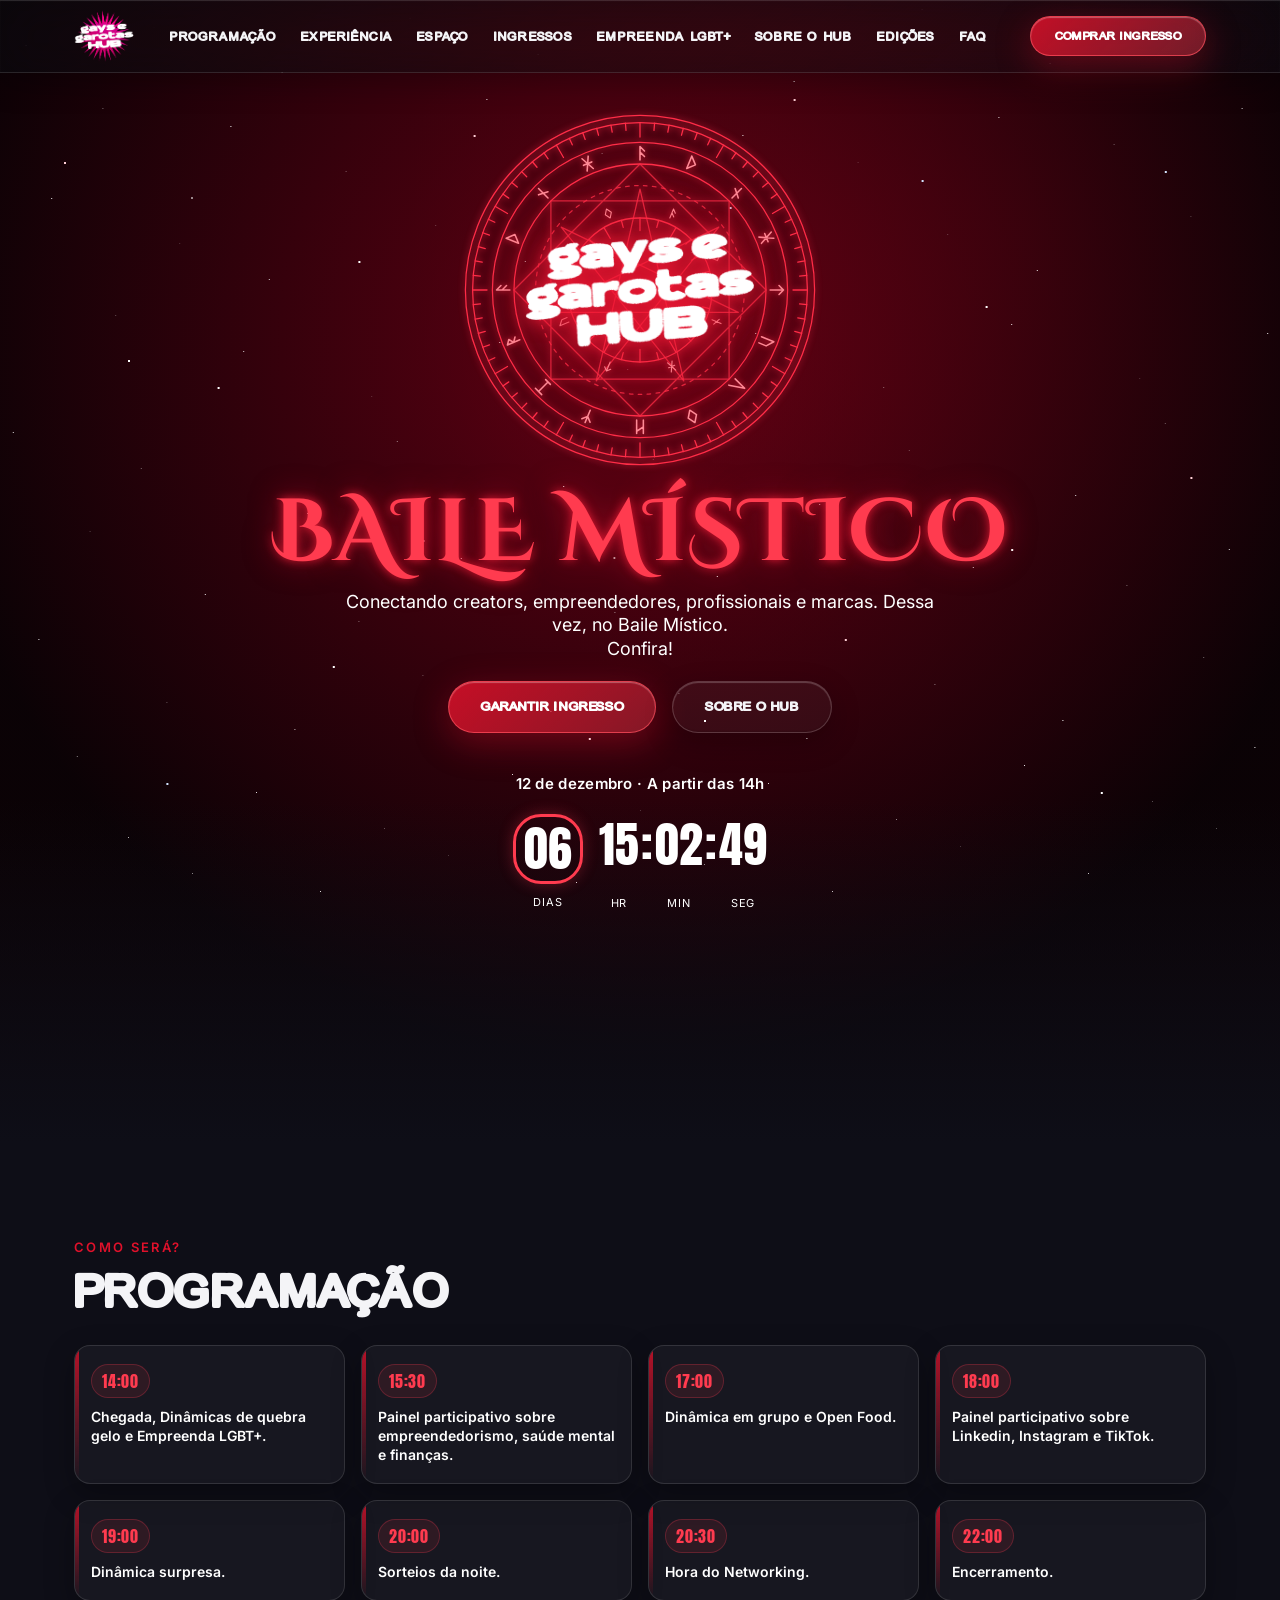
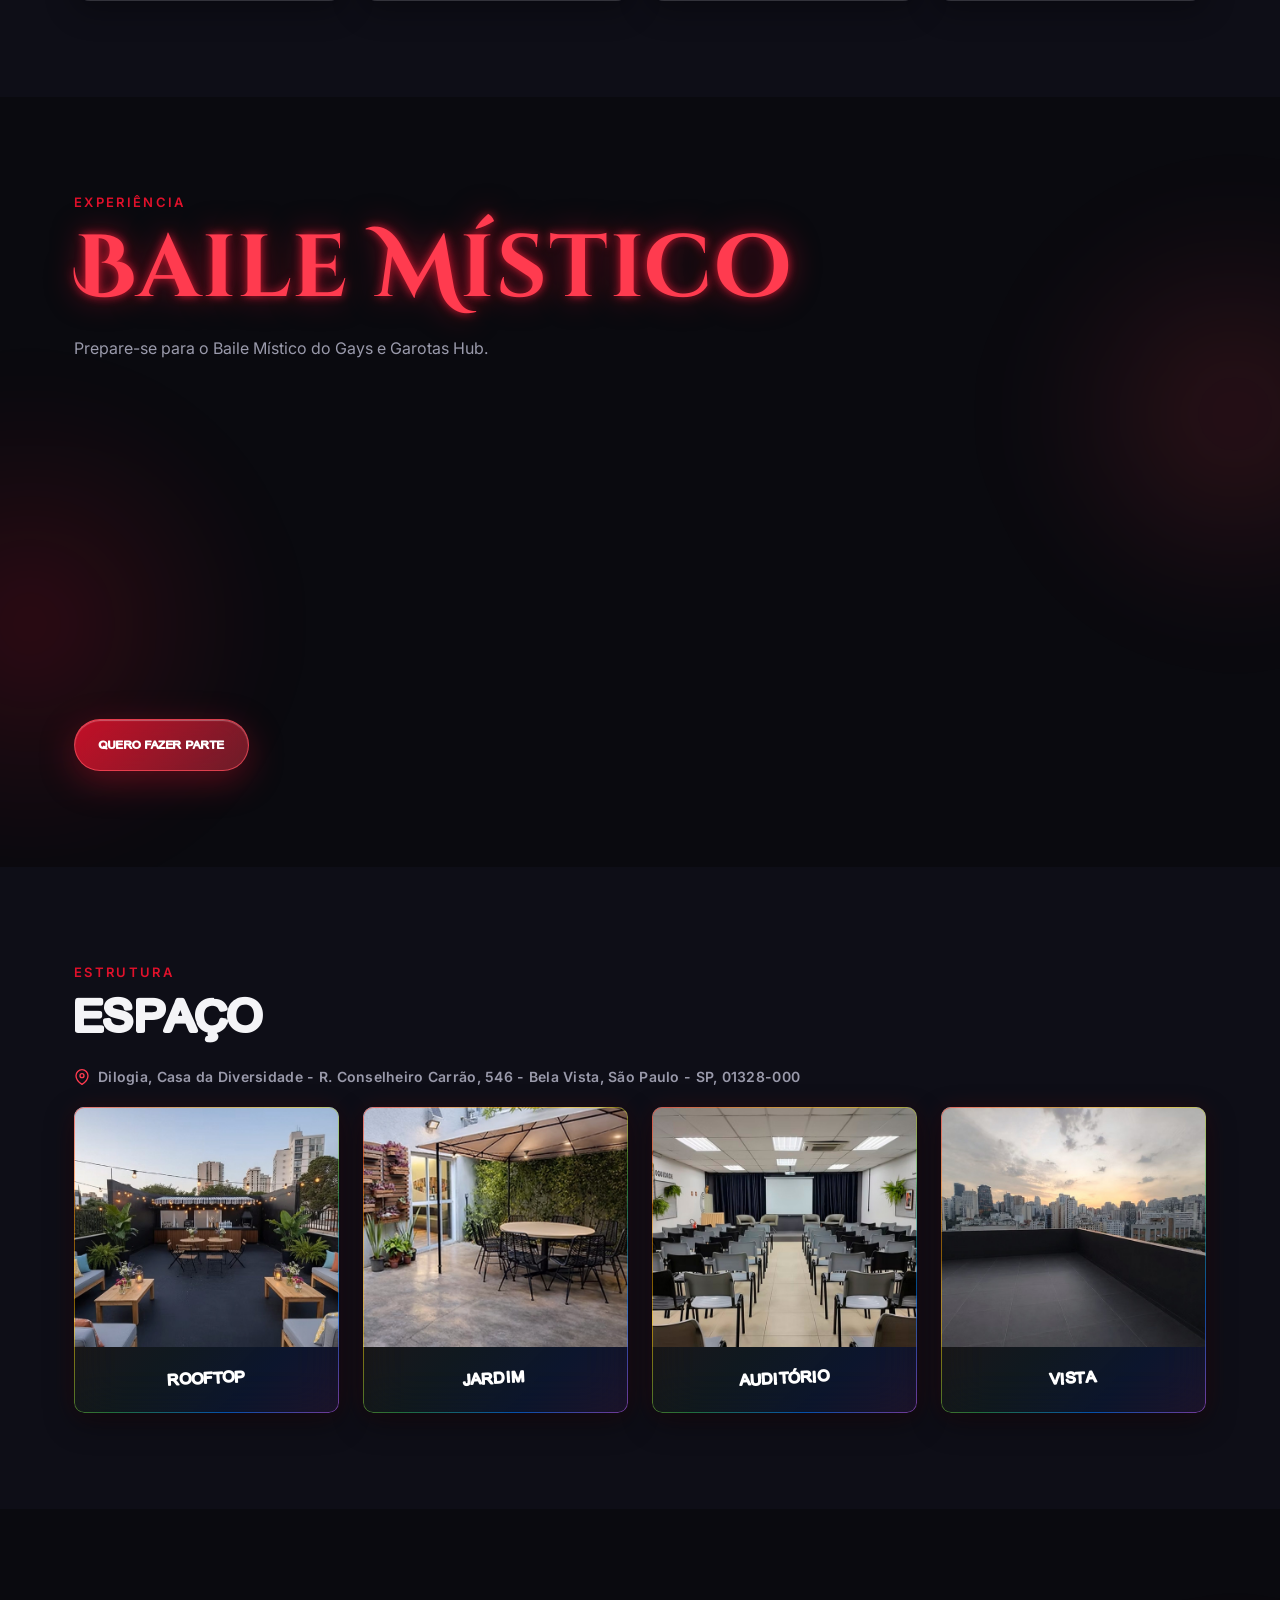
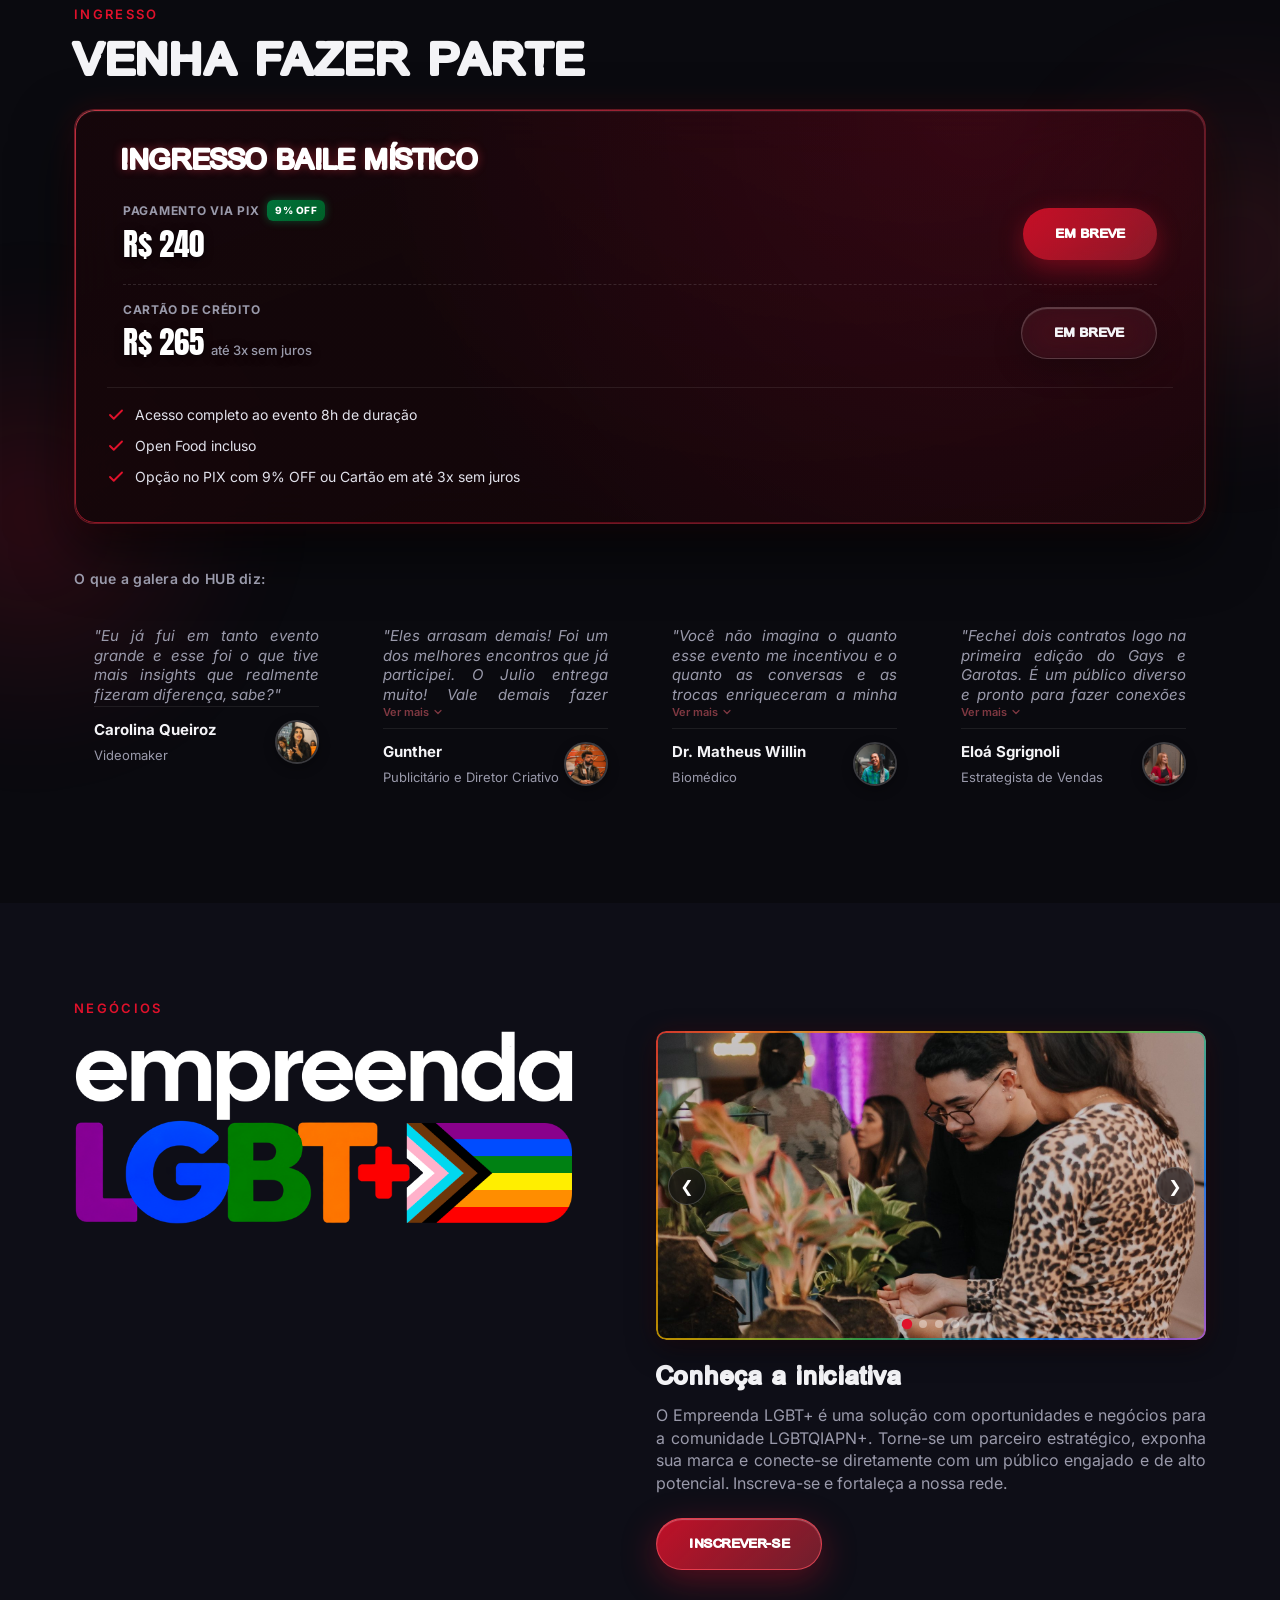
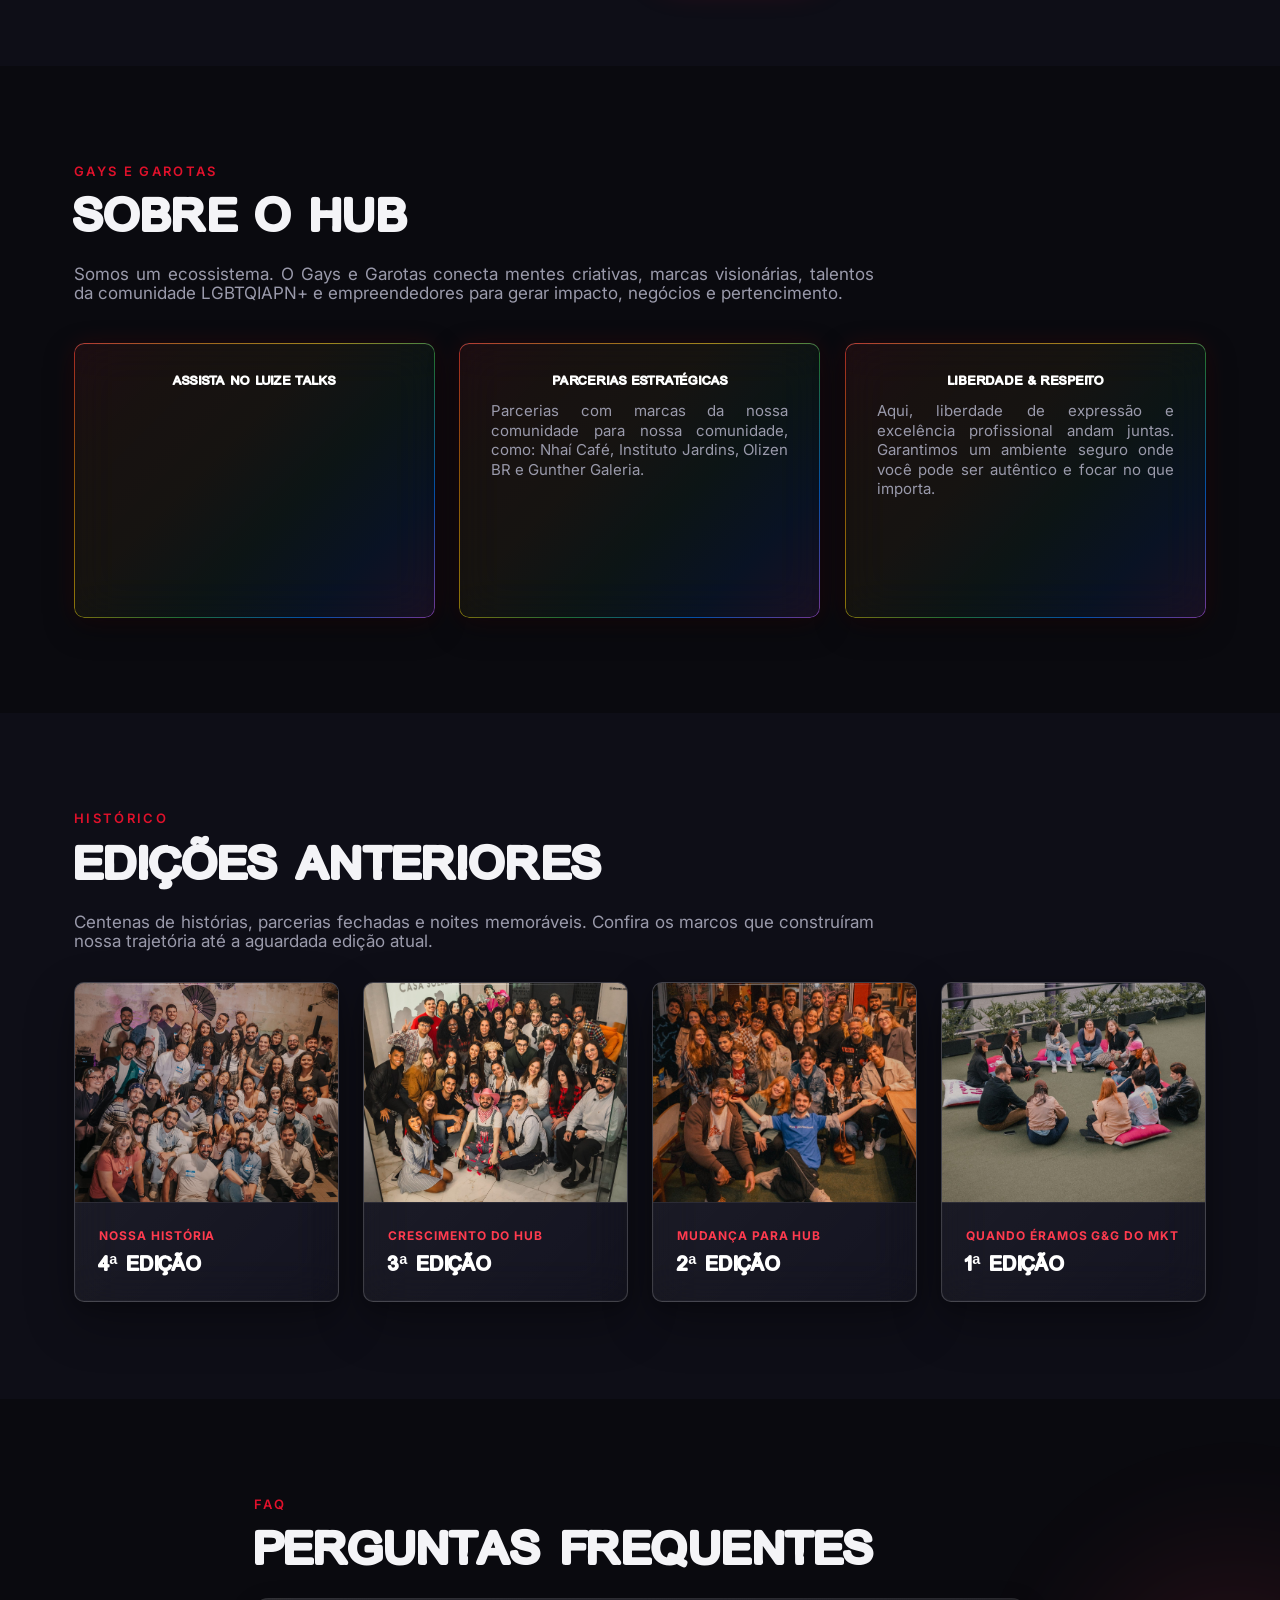
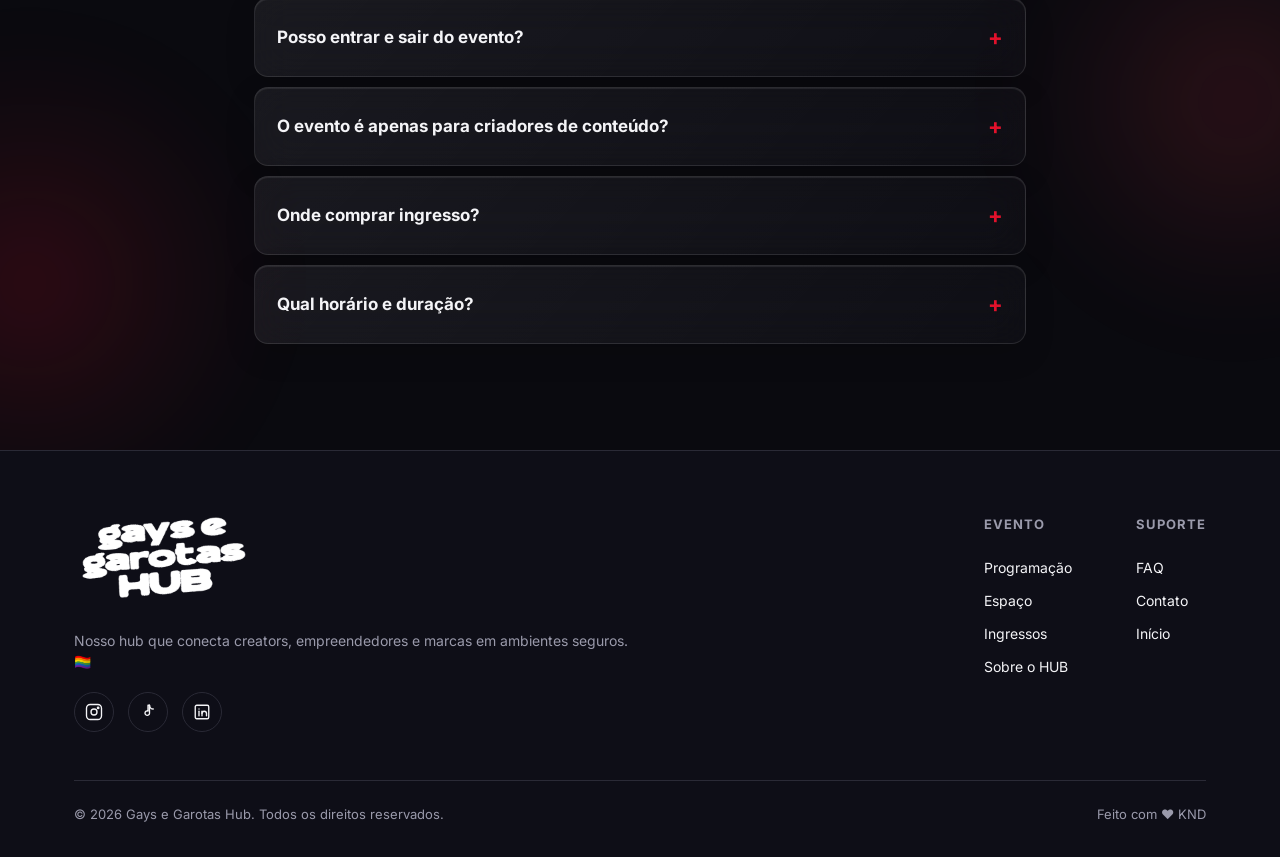
==== commit 8d3b3d28: "Evento vira Baile Místico (12/12): tema vermelho, círculo de runas animado atrás do logo, título em " ====
--- a/index.html
+++ b/index.html
@@ -9,15 +9,15 @@
 <link rel="canonical" href="https://gaysegarotas.com.br/evento/">
 <meta property="og:type" content="website">
 <meta property="og:url" content="https://gaysegarotas.com.br/evento/">
-<meta property="og:title" content="Gays e Garotas Hub - Halloween">
-<meta property="og:description" content="Participe do Gays e Garotas Hub - Halloween na Dilogia, Casa da Diversidade em São Paulo. Conexões reais para a comunidade LGBTQIAPN+, creators, empreendedores e networking. Garanta seu ingresso!">
-<meta property="og:image" content="https://gaysegarotas.com.br/img/imgevento/evento.png">
+<meta property="og:title" content="Gays e Garotas Hub - Baile Místico">
+<meta property="og:description" content="Participe do Gays e Garotas Hub - Baile Místico na Dilogia, Casa da Diversidade em São Paulo. Conexões reais para a comunidade LGBTQIAPN+, creators, empreendedores e networking. Garanta seu ingresso!">
+<meta property="og:image" content="https://gaysegarotas.com.br/img/imgevento/baile-mistico.png">
 <meta name="twitter:card" content="summary_large_image">
-<meta name="twitter:image" content="https://gaysegarotas.com.br/img/imgevento/evento.png">
+<meta name="twitter:image" content="https://gaysegarotas.com.br/img/imgevento/baile-mistico.png">
 <link rel="icon" type="image/png" href="/favicon.png">
 <script>location.replace('/evento/' + location.search + location.hash);</script>
 </head>
 <body style="background:#111;color:#fff;font-family:-apple-system,system-ui,sans-serif;text-align:center;padding:40px">
-<a href="/evento/" style="color:#fff">Gays e Garotas Hub - Halloween</a>
+<a href="/evento/" style="color:#fff">Gays e Garotas Hub - Baile Místico</a>
 </body>
 </html>
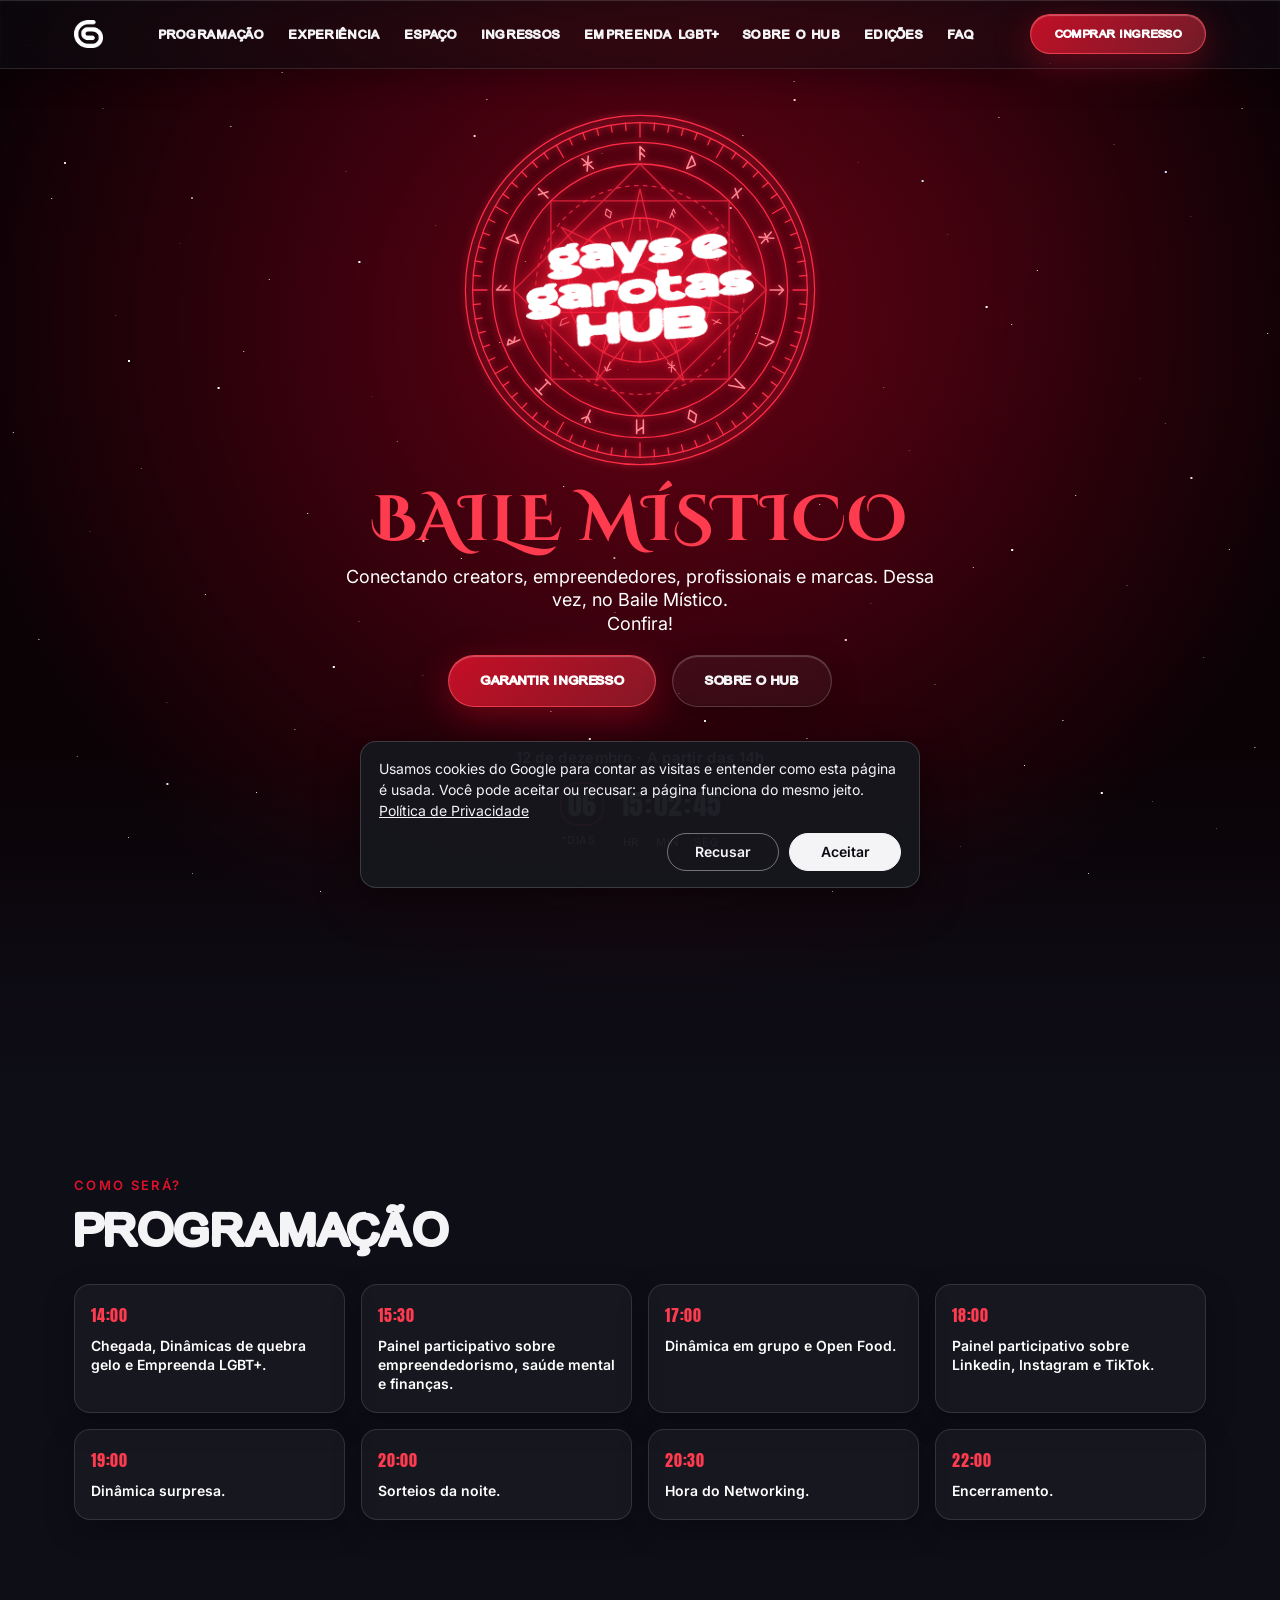
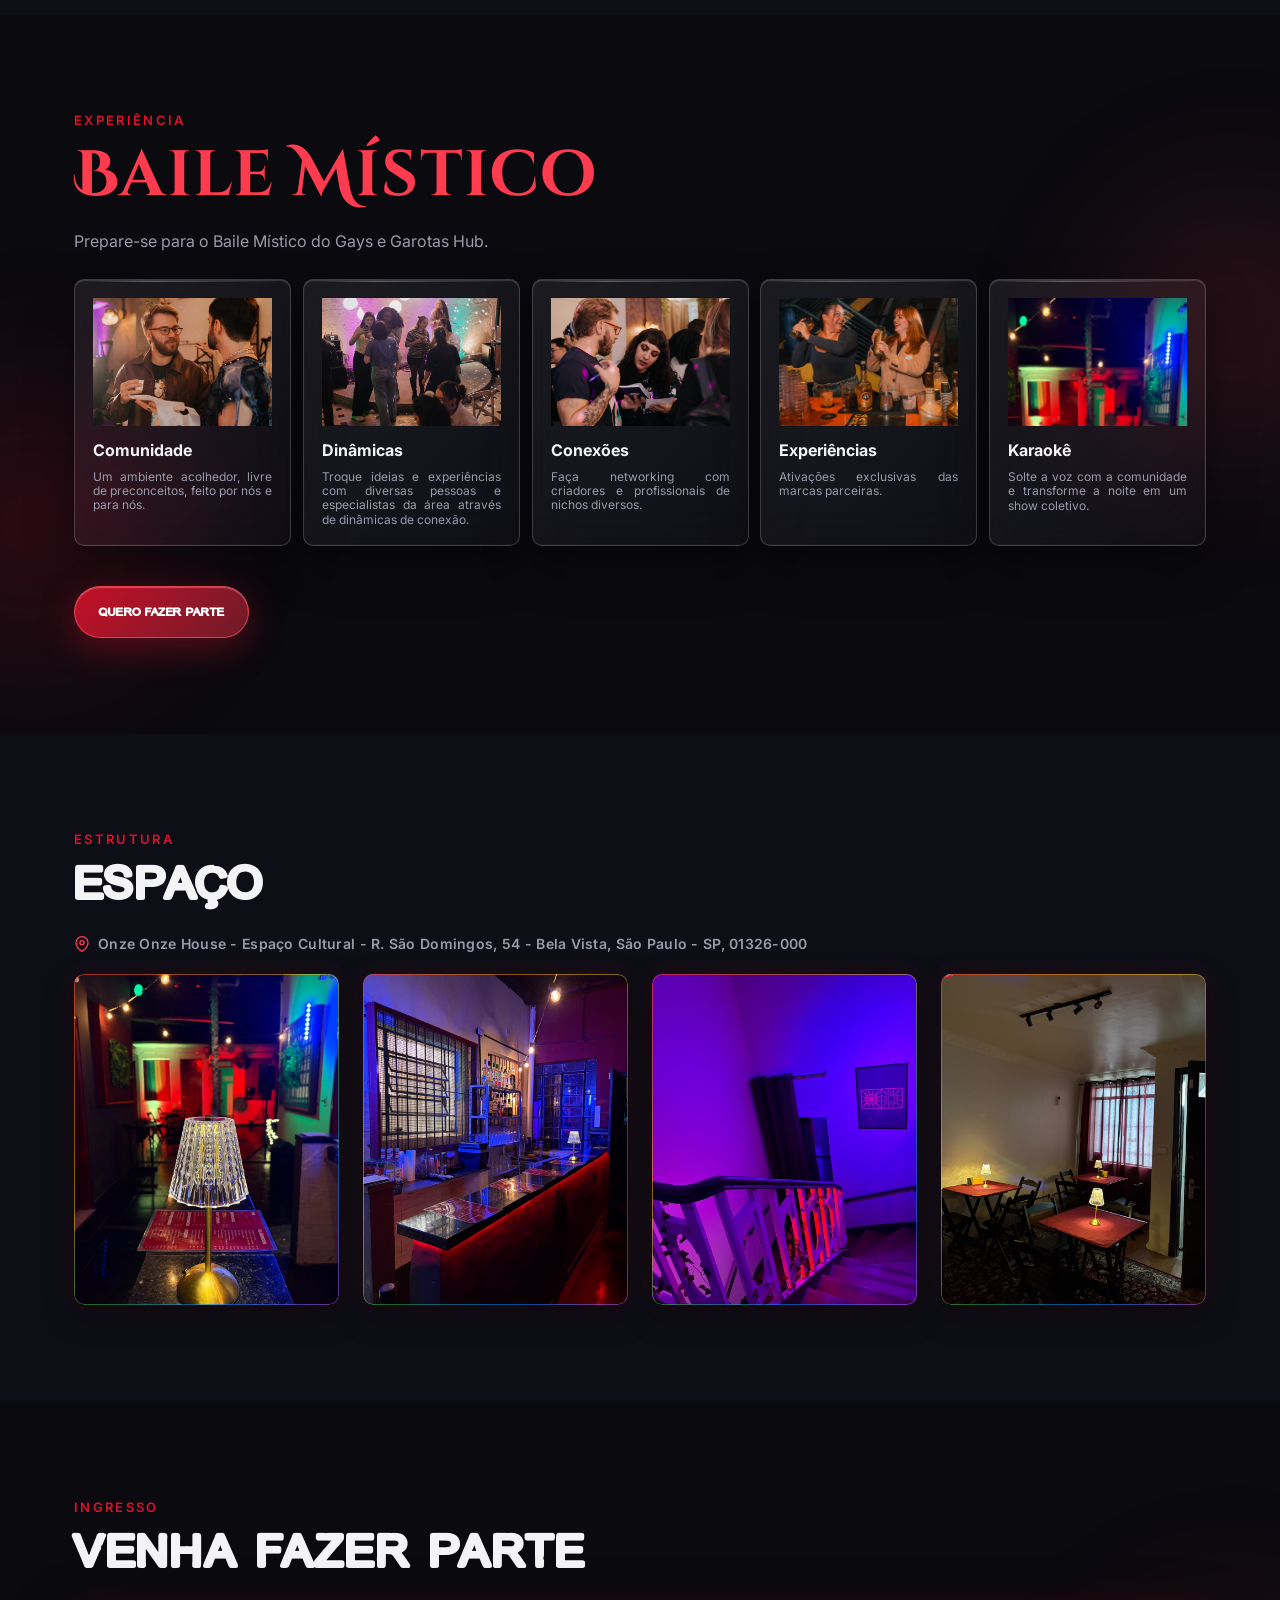
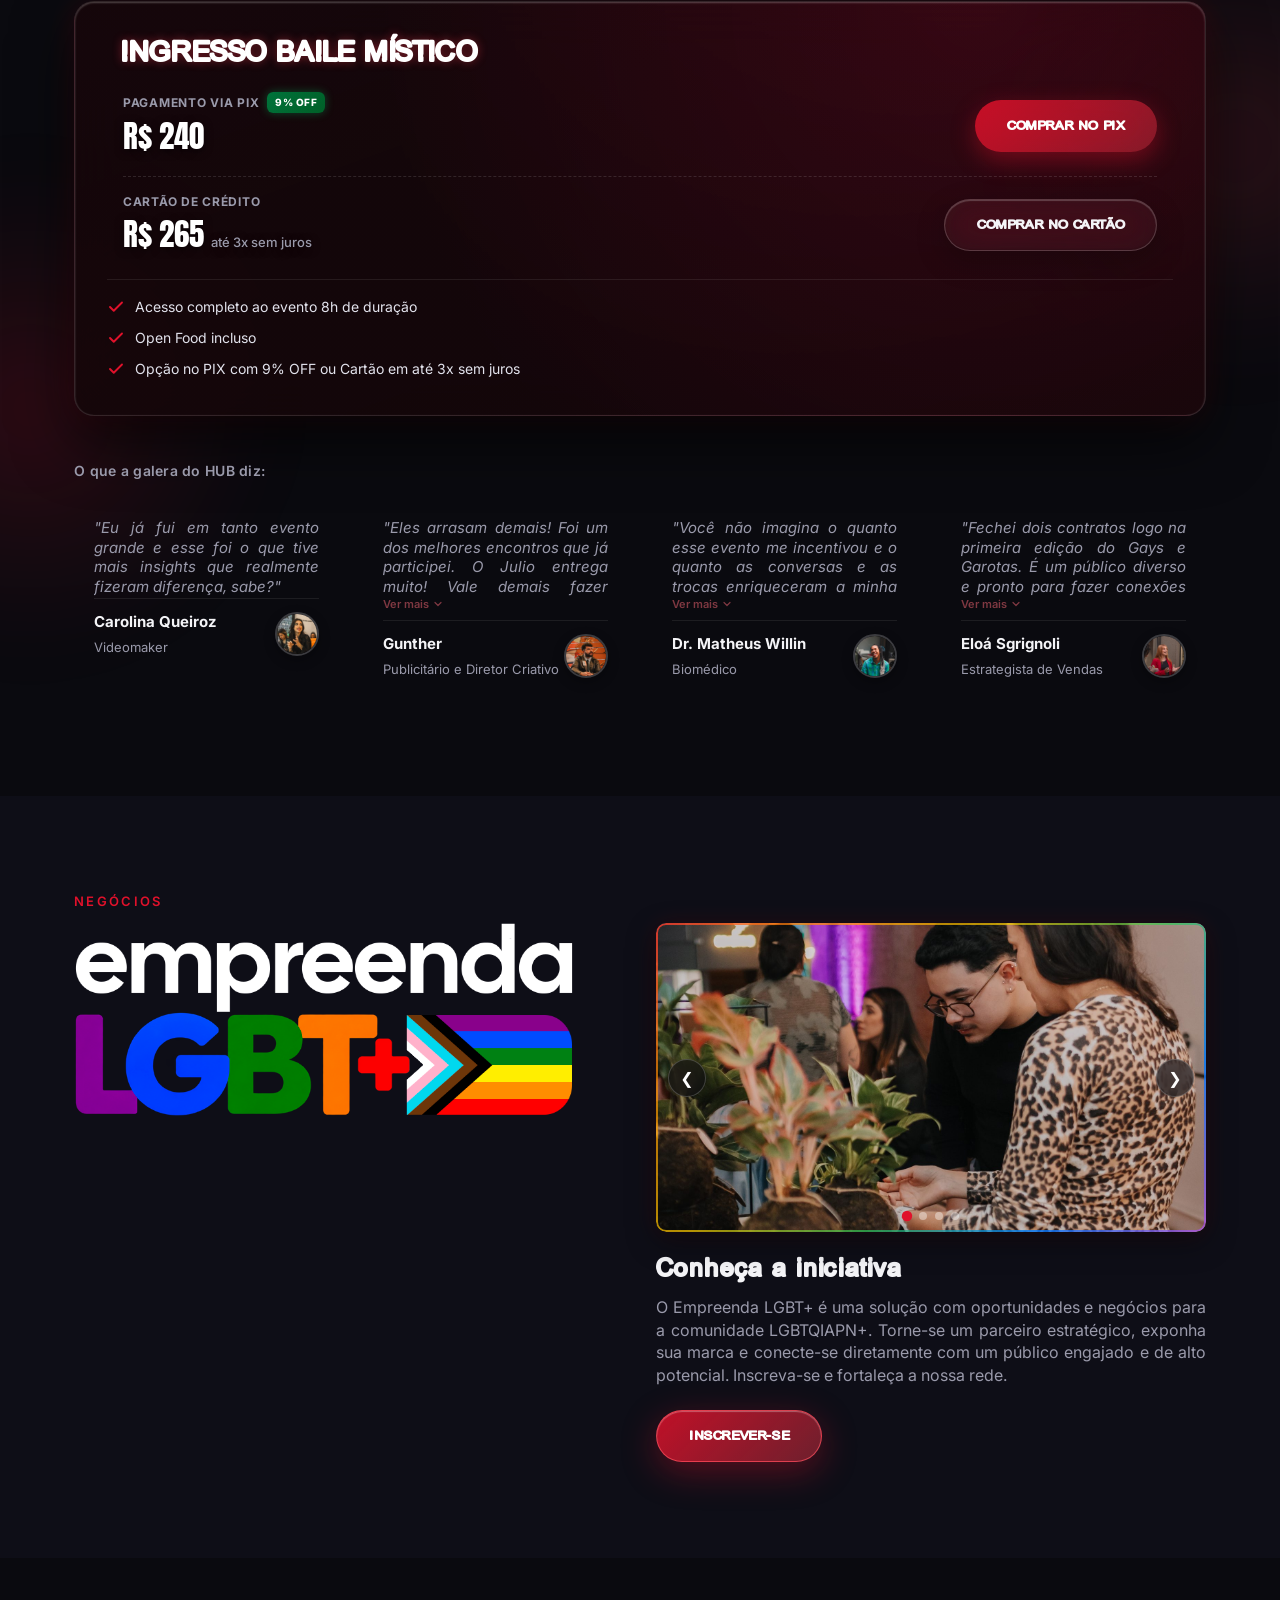
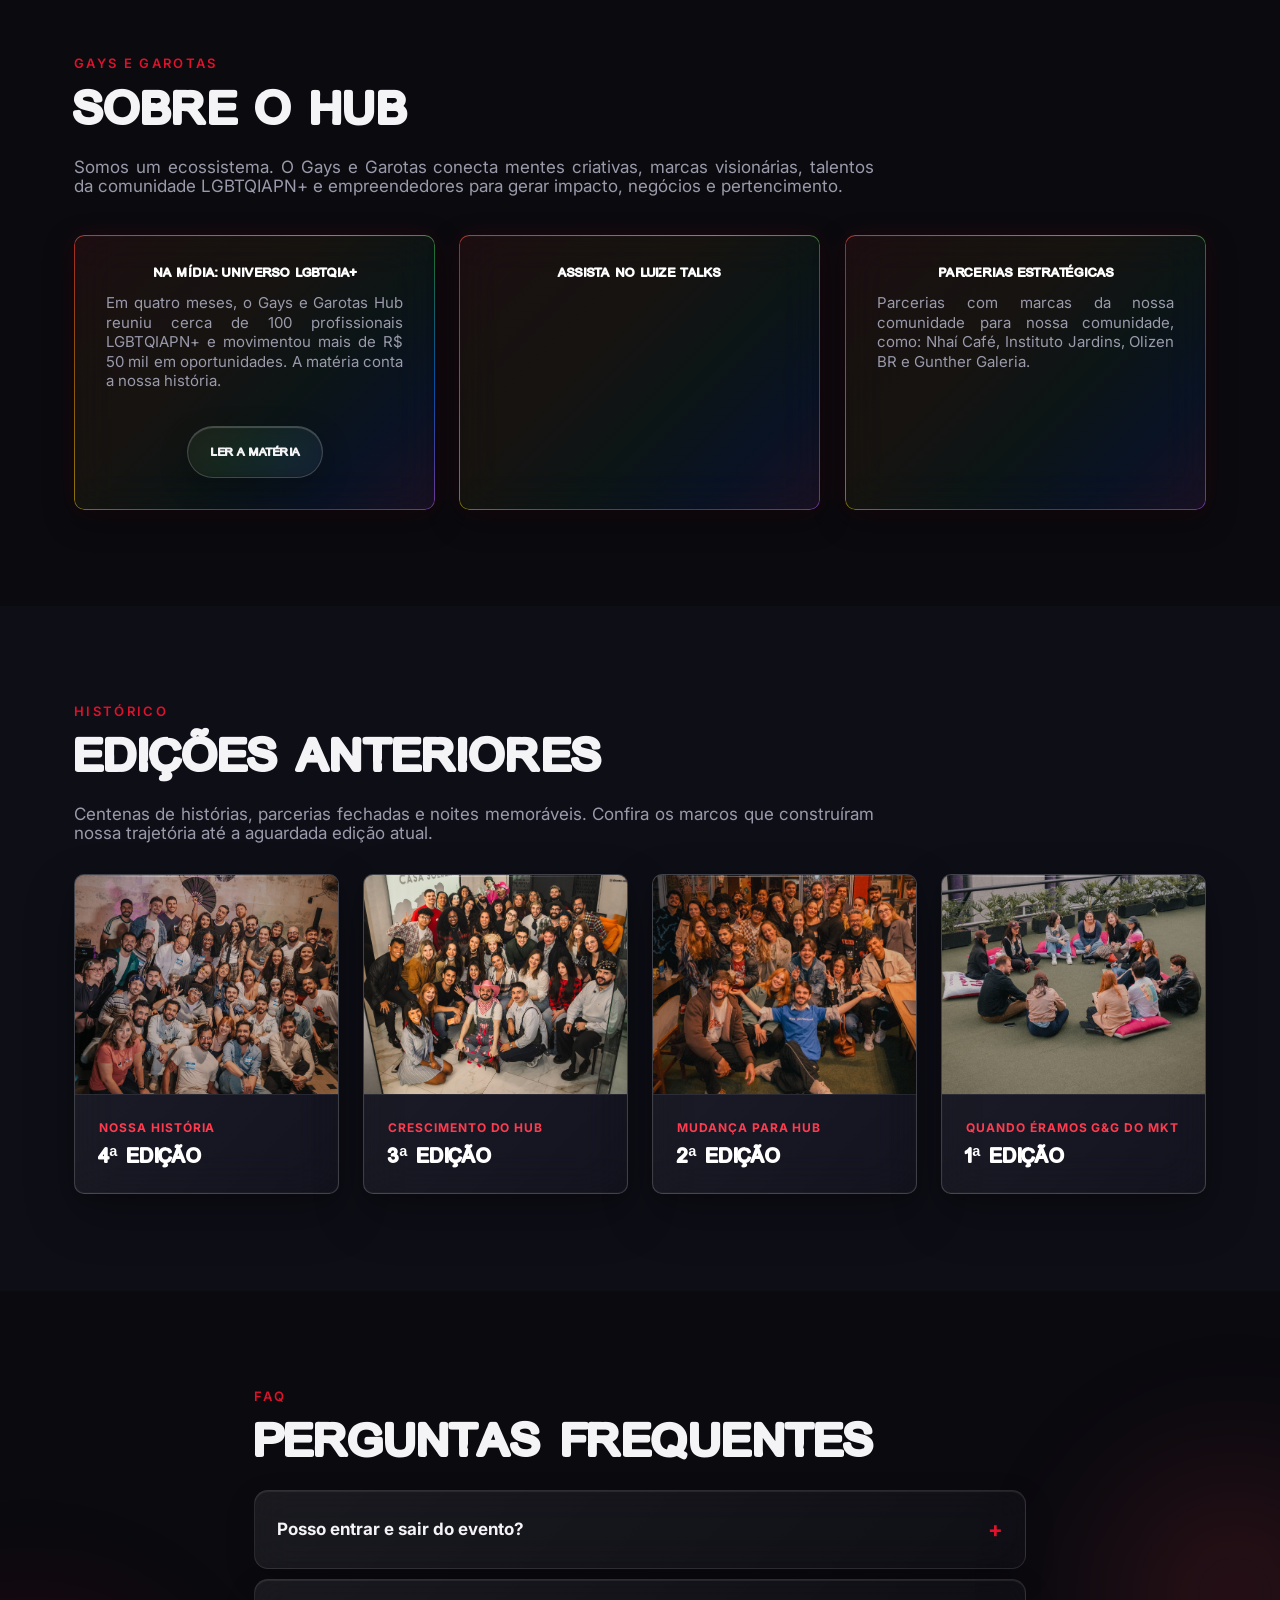
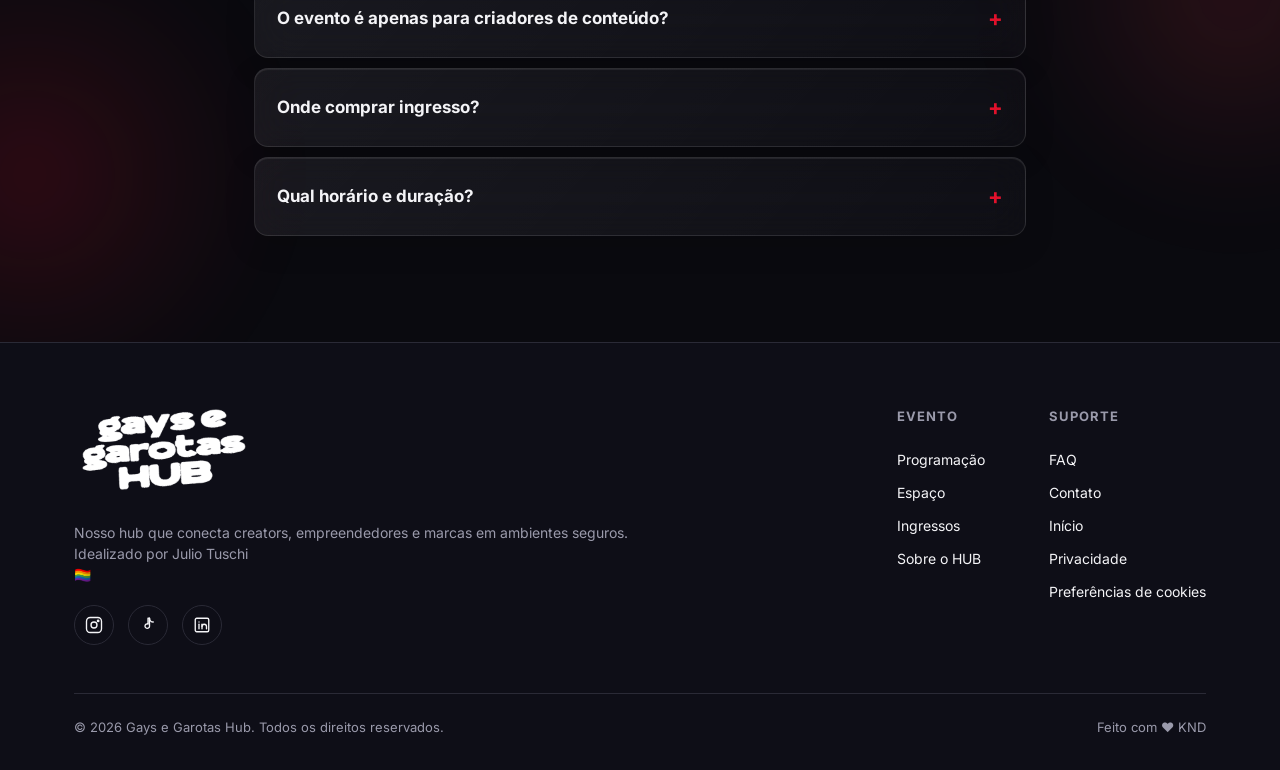
==== commit fbfa00d1: "Baile Místico no Onze Onze House - Espaço Cultural (R. São Domingos, 54 - Bela Vista): endereço na p" ====
--- a/index.html
+++ b/index.html
@@ -10,7 +10,7 @@
 <meta property="og:type" content="website">
 <meta property="og:url" content="https://gaysegarotas.com.br/evento/">
 <meta property="og:title" content="Gays e Garotas Hub - Baile Místico">
-<meta property="og:description" content="Participe do Gays e Garotas Hub - Baile Místico na Dilogia, Casa da Diversidade em São Paulo. Conexões reais para a comunidade LGBTQIAPN+, creators, empreendedores e networking. Garanta seu ingresso!">
+<meta property="og:description" content="Participe do Gays e Garotas Hub - Baile Místico no Onze Onze House - Espaço Cultural, em São Paulo. Conexões reais para a comunidade LGBTQIAPN+, creators, empreendedores e networking. Garanta seu ingresso!">
 <meta property="og:image" content="https://gaysegarotas.com.br/img/imgevento/baile-mistico.png">
 <meta name="twitter:card" content="summary_large_image">
 <meta name="twitter:image" content="https://gaysegarotas.com.br/img/imgevento/baile-mistico.png">
